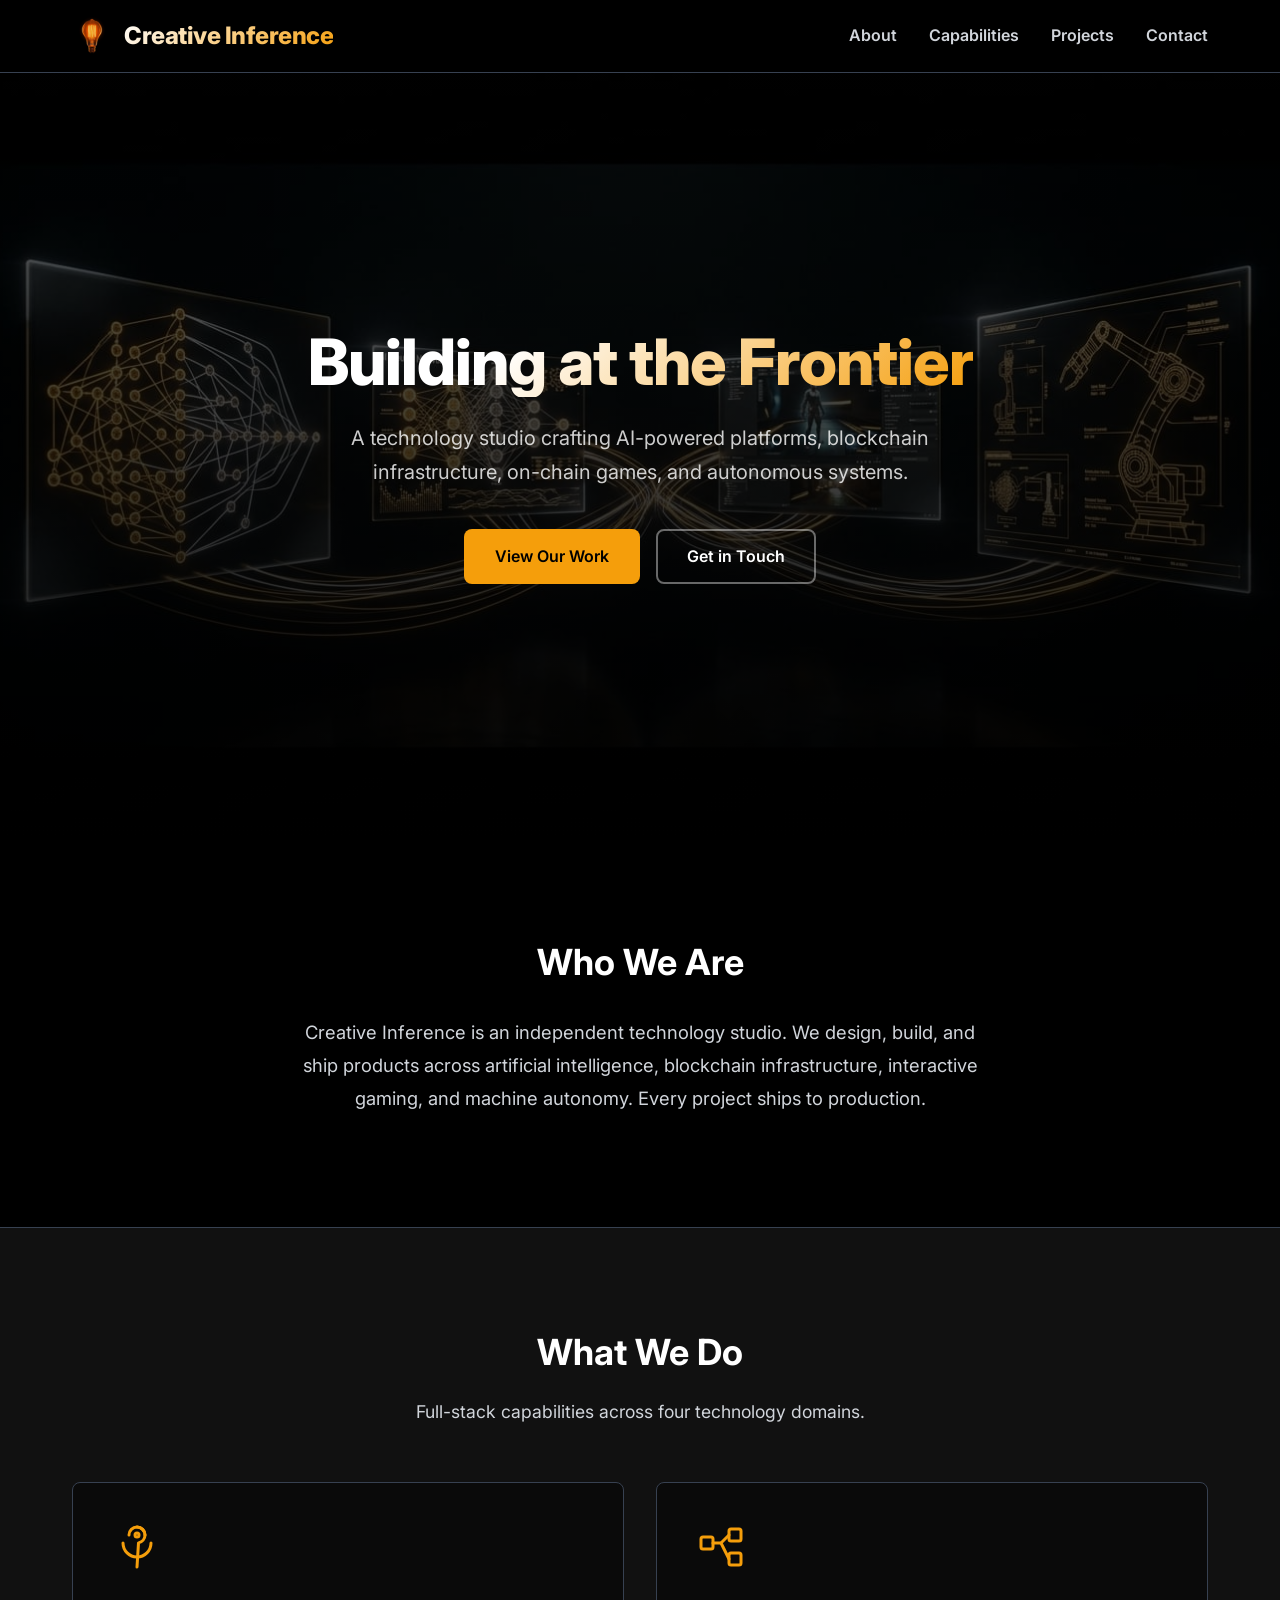
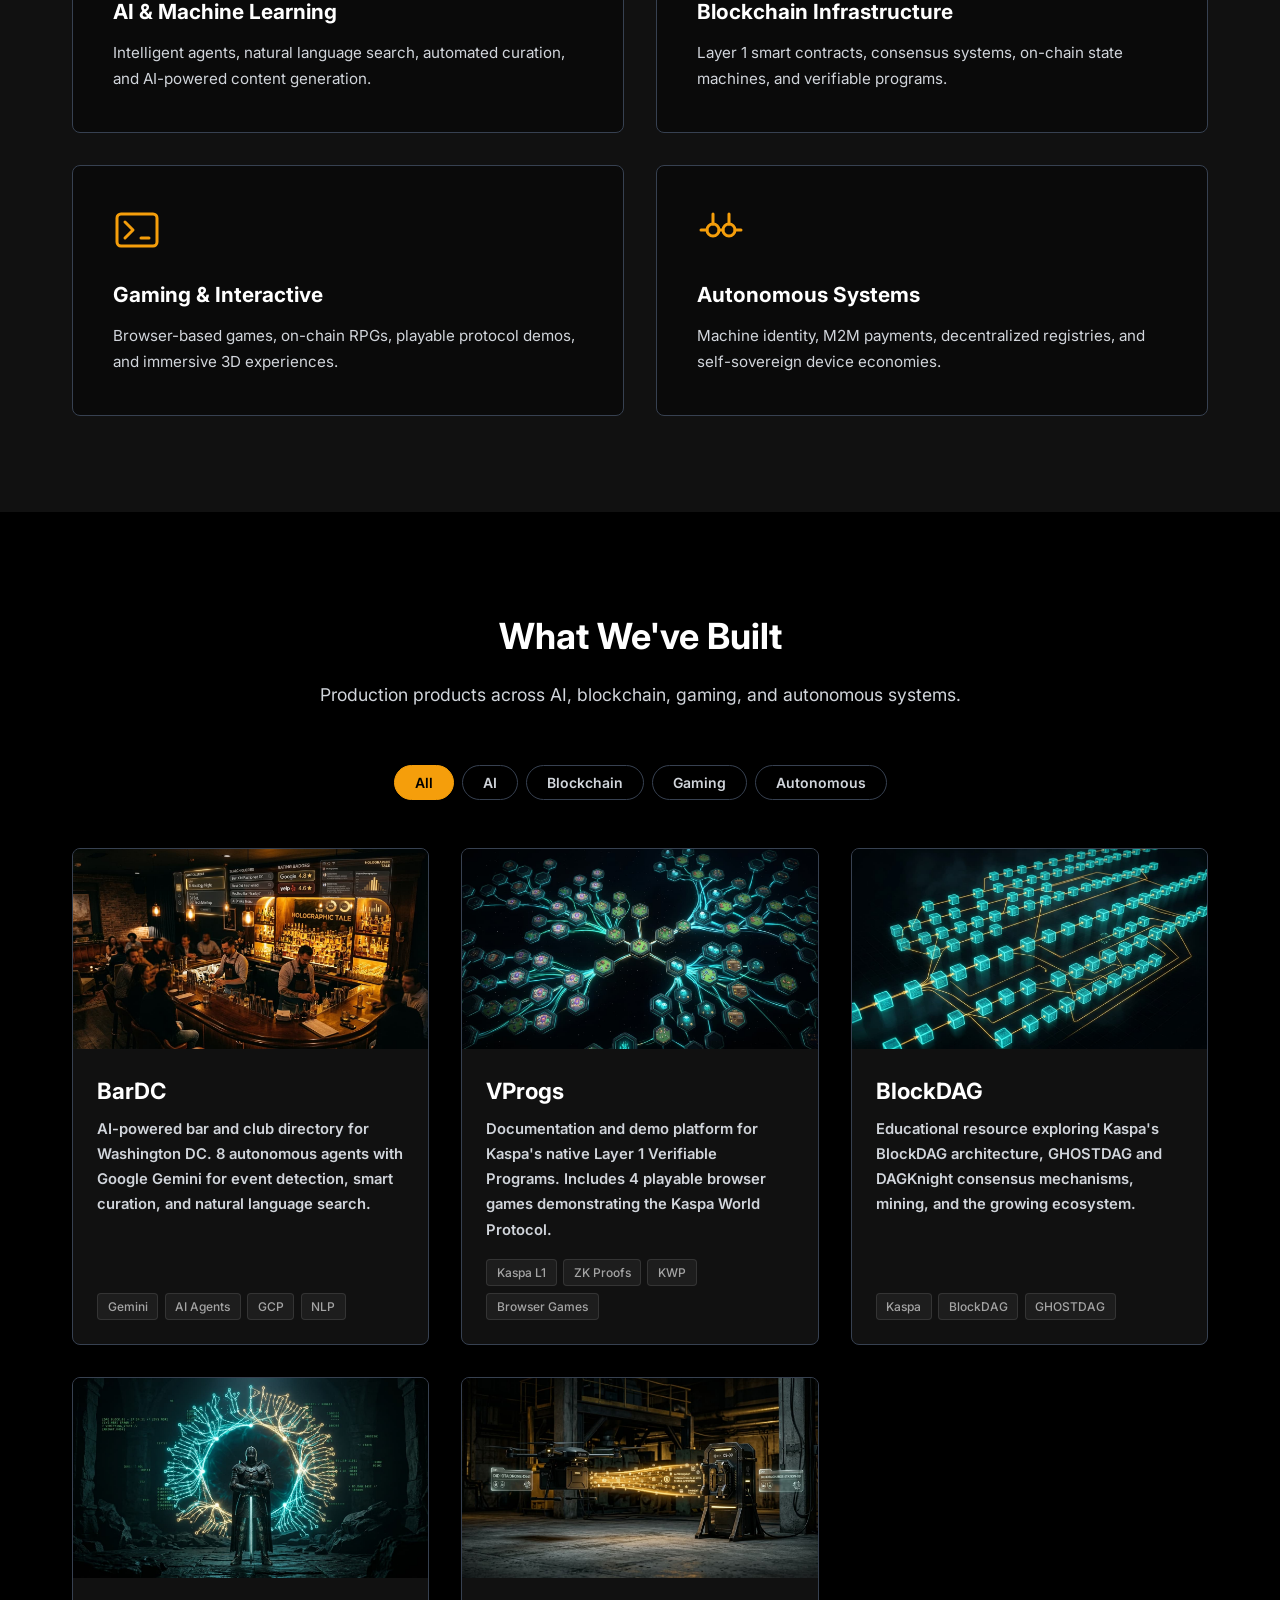
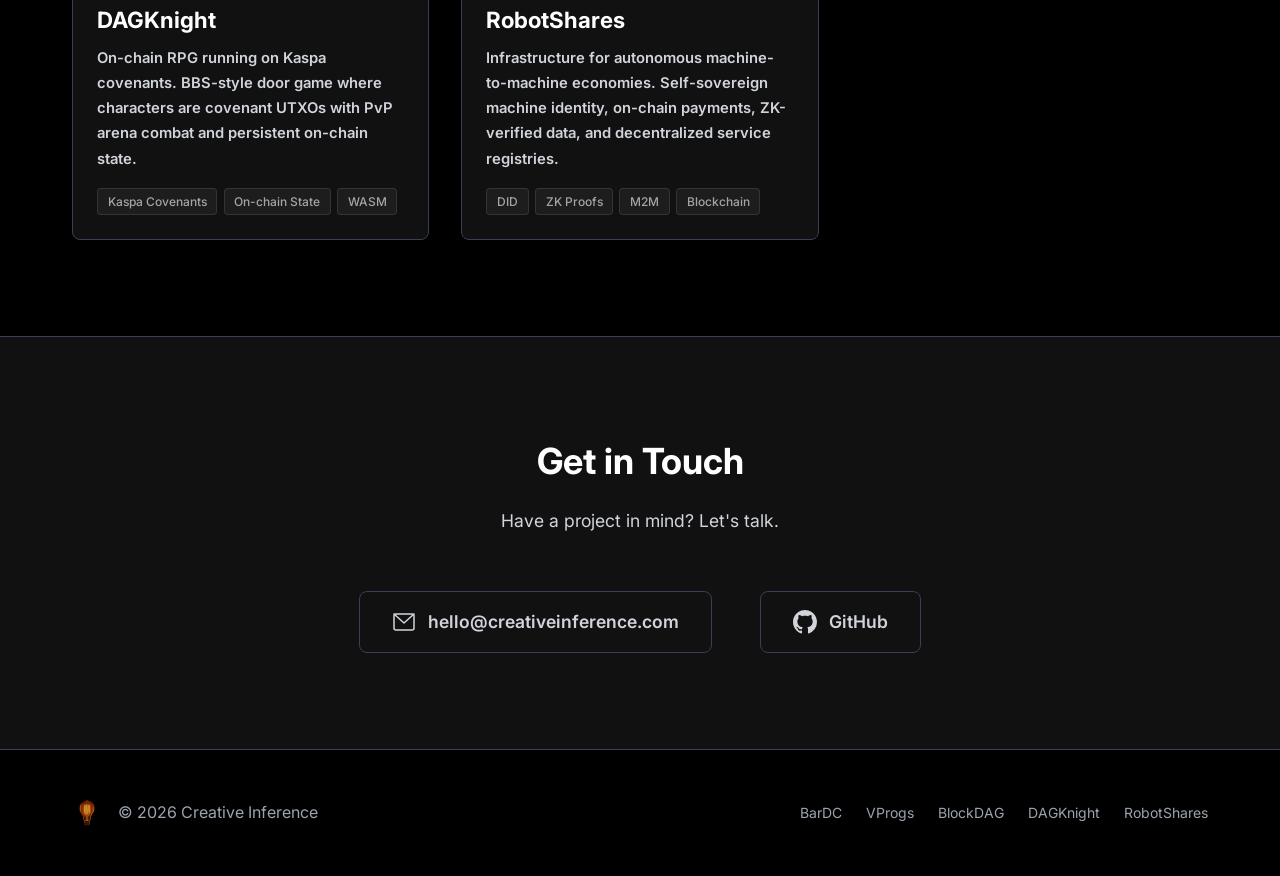
==== index.html @ 562f3afc "Update hero headline and remove project category tags Co-Authored-By: Claude Opus 4.6 (1M context) <" ====
<!DOCTYPE html>
<html lang="en">

<head>
    <meta charset="UTF-8">
    <meta name="viewport" content="width=device-width, initial-scale=1.0">
    <title>Creative Inference | Technology Studio</title>
    <meta name="description" content="Creative Inference is a technology studio building AI-powered platforms, blockchain infrastructure, on-chain games, and autonomous systems.">

    <!-- Open Graph -->
    <meta property="og:title" content="Creative Inference | Technology Studio">
    <meta property="og:description" content="We build at the frontier — AI, blockchain, gaming, and autonomous systems.">
    <meta property="og:image" content="https://creativeinference.com/img/og-image.jpg">
    <meta property="og:url" content="https://creativeinference.com">
    <meta property="og:type" content="website">
    <meta name="twitter:card" content="summary_large_image">

    <!-- Fonts -->
    <link rel="preconnect" href="https://fonts.googleapis.com">
    <link rel="preconnect" href="https://fonts.gstatic.com" crossorigin>
    <link href="https://fonts.googleapis.com/css2?family=Inter:wght@400;600;700;800&display=swap" rel="stylesheet">

    <link rel="stylesheet" href="styles.css">
    <link rel="icon" href="img/ci_logo.png" type="image/png">

    <!-- Google tag (gtag.js) -->
    <script async src="https://www.googletagmanager.com/gtag/js?id=G-Y47ZGC6D80"></script>
    <script>
        window.dataLayer = window.dataLayer || [];
        function gtag() { dataLayer.push(arguments); }
        gtag('js', new Date());
        gtag('config', 'G-Y47ZGC6D80');
    </script>
</head>

<body>
    <!-- Header -->
    <header class="main-header">
        <div class="container">
            <a href="#" class="logo-link">
                <img src="img/ci_logo.png" alt="Creative Inference Logo" class="nav-logo">
                <span class="nav-logo-text">Creative Inference</span>
            </a>
            <button class="nav-toggle" aria-label="Toggle navigation" aria-expanded="false">
                <span class="hamburger"></span>
            </button>
            <nav class="main-nav" id="main-nav">
                <ul>
                    <li><a href="#about">About</a></li>
                    <li><a href="#capabilities">Capabilities</a></li>
                    <li><a href="#projects">Projects</a></li>
                    <li><a href="#contact">Contact</a></li>
                </ul>
            </nav>
        </div>
    </header>

    <!-- Hero Section -->
    <section id="hero" class="hero-section">
        <div class="hero-bg">
            <img src="img/hero-bg.jpg" alt="" class="hero-bg-image">
        </div>
        <div class="hero-overlay"></div>
        <div class="container hero-content">
            <h1 class="hero-title animate-on-scroll">Building at the Frontier</h1>
            <p class="hero-subtitle animate-on-scroll">A technology studio crafting AI-powered platforms, blockchain infrastructure, on-chain games, and autonomous systems.</p>
            <div class="hero-buttons">
                <a href="#projects" class="btn btn-primary">View Our Work</a>
                <a href="#contact" class="btn btn-secondary">Get in Touch</a>
            </div>
        </div>
    </section>

    <!-- About Section -->
    <section id="about" class="about-section">
        <div class="container">
            <div class="about-content animate-on-scroll">
                <h2>Who We Are</h2>
                <p>Creative Inference is an independent technology studio. We design, build, and ship products across artificial intelligence, blockchain infrastructure, interactive gaming, and machine autonomy. Every project ships to production.</p>
            </div>
        </div>
    </section>

    <!-- Capabilities Section -->
    <section id="capabilities" class="capabilities-section">
        <div class="container">
            <div class="section-header">
                <h2>What We Do</h2>
                <p>Full-stack capabilities across four technology domains.</p>
            </div>
            <div class="capabilities-grid">
                <div class="capability-card animate-on-scroll">
                    <div class="capability-icon">
                        <svg viewBox="0 0 24 24" fill="none" stroke="currentColor" stroke-width="1.5" stroke-linecap="round" stroke-linejoin="round">
                            <path d="M12 2a4 4 0 0 1 4 4c0 1.95-1.4 3.58-3.25 3.93L12 22"/>
                            <path d="M8 6a4 4 0 0 1 8 0"/>
                            <path d="M5 10a7 7 0 0 0 14 0"/>
                            <circle cx="12" cy="6" r="1"/>
                        </svg>
                    </div>
                    <h3>AI & Machine Learning</h3>
                    <p>Intelligent agents, natural language search, automated curation, and AI-powered content generation.</p>
                </div>
                <div class="capability-card animate-on-scroll">
                    <div class="capability-icon">
                        <svg viewBox="0 0 24 24" fill="none" stroke="currentColor" stroke-width="1.5" stroke-linecap="round" stroke-linejoin="round">
                            <rect x="2" y="7" width="6" height="6" rx="1"/>
                            <rect x="16" y="3" width="6" height="6" rx="1"/>
                            <rect x="16" y="15" width="6" height="6" rx="1"/>
                            <path d="M8 10h4l4-4"/>
                            <path d="M12 10l4 8"/>
                        </svg>
                    </div>
                    <h3>Blockchain Infrastructure</h3>
                    <p>Layer 1 smart contracts, consensus systems, on-chain state machines, and verifiable programs.</p>
                </div>
                <div class="capability-card animate-on-scroll">
                    <div class="capability-icon">
                        <svg viewBox="0 0 24 24" fill="none" stroke="currentColor" stroke-width="1.5" stroke-linecap="round" stroke-linejoin="round">
                            <rect x="2" y="4" width="20" height="16" rx="2"/>
                            <path d="M6 8l4 4-4 4"/>
                            <path d="M14 16h4"/>
                        </svg>
                    </div>
                    <h3>Gaming & Interactive</h3>
                    <p>Browser-based games, on-chain RPGs, playable protocol demos, and immersive 3D experiences.</p>
                </div>
                <div class="capability-card animate-on-scroll">
                    <div class="capability-icon">
                        <svg viewBox="0 0 24 24" fill="none" stroke="currentColor" stroke-width="1.5" stroke-linecap="round" stroke-linejoin="round">
                            <circle cx="8" cy="12" r="3"/>
                            <circle cx="16" cy="12" r="3"/>
                            <path d="M11 12h2"/>
                            <path d="M5 12H2"/>
                            <path d="M22 12h-3"/>
                            <path d="M8 9V4"/>
                            <path d="M16 9V4"/>
                        </svg>
                    </div>
                    <h3>Autonomous Systems</h3>
                    <p>Machine identity, M2M payments, decentralized registries, and self-sovereign device economies.</p>
                </div>
            </div>
        </div>
    </section>

    <!-- Projects Section -->
    <section id="projects" class="projects-section">
        <div class="container">
            <div class="section-header">
                <h2>What We've Built</h2>
                <p>Production products across AI, blockchain, gaming, and autonomous systems.</p>
            </div>

            <!-- Filter Bar -->
            <div class="filter-bar">
                <button class="filter-btn active" data-filter="all">All</button>
                <button class="filter-btn" data-filter="ai">AI</button>
                <button class="filter-btn" data-filter="blockchain">Blockchain</button>
                <button class="filter-btn" data-filter="gaming">Gaming</button>
                <button class="filter-btn" data-filter="autonomous">Autonomous</button>
            </div>

            <!-- Project Grid -->
            <div class="projects-grid">

                <!-- BarDC -->
                <article class="project-card animate-on-scroll" data-category="ai">
                    <a href="https://bardc.com" target="_blank" rel="noopener" class="project-link">
                        <div class="project-image-wrapper">
                            <img src="img/bardc-thumb.jpg" alt="BarDC - AI-powered bar directory" class="project-image" loading="lazy">
                            <div class="project-overlay">
                                <span class="project-visit">Visit Site &rarr;</span>
                            </div>
                        </div>
                        <div class="project-content">
                            <h3 class="project-title">BarDC</h3>
                            <p class="project-description">AI-powered bar and club directory for Washington DC. 8 autonomous agents with Google Gemini for event detection, smart curation, and natural language search.</p>
                            <div class="project-tech">
                                <span>Gemini</span>
                                <span>AI Agents</span>
                                <span>GCP</span>
                                <span>NLP</span>
                            </div>
                        </div>
                    </a>
                </article>

                <!-- VProgs -->
                <article class="project-card animate-on-scroll" data-category="blockchain">
                    <a href="https://vprogs.xyz" target="_blank" rel="noopener" class="project-link">
                        <div class="project-image-wrapper">
                            <img src="img/vprogs-thumb.jpg" alt="VProgs - Kaspa Verifiable Programs" class="project-image" loading="lazy">
                            <div class="project-overlay">
                                <span class="project-visit">Visit Site &rarr;</span>
                            </div>
                        </div>
                        <div class="project-content">
                            <h3 class="project-title">VProgs</h3>
                            <p class="project-description">Documentation and demo platform for Kaspa's native Layer 1 Verifiable Programs. Includes 4 playable browser games demonstrating the Kaspa World Protocol.</p>
                            <div class="project-tech">
                                <span>Kaspa L1</span>
                                <span>ZK Proofs</span>
                                <span>KWP</span>
                                <span>Browser Games</span>
                            </div>
                        </div>
                    </a>
                </article>

                <!-- BlockDAG -->
                <article class="project-card animate-on-scroll" data-category="blockchain">
                    <a href="https://blockdag.xyz" target="_blank" rel="noopener" class="project-link">
                        <div class="project-image-wrapper">
                            <img src="img/blockdag-thumb.jpg" alt="BlockDAG - Kaspa BlockDAG Education" class="project-image" loading="lazy">
                            <div class="project-overlay">
                                <span class="project-visit">Visit Site &rarr;</span>
                            </div>
                        </div>
                        <div class="project-content">
                            <h3 class="project-title">BlockDAG</h3>
                            <p class="project-description">Educational resource exploring Kaspa's BlockDAG architecture, GHOSTDAG and DAGKnight consensus mechanisms, mining, and the growing ecosystem.</p>
                            <div class="project-tech">
                                <span>Kaspa</span>
                                <span>BlockDAG</span>
                                <span>GHOSTDAG</span>
                            </div>
                        </div>
                    </a>
                </article>

                <!-- DAGKnight -->
                <article class="project-card animate-on-scroll" data-category="gaming">
                    <a href="https://dagknight.xyz" target="_blank" rel="noopener" class="project-link">
                        <div class="project-image-wrapper">
                            <img src="img/dagknight-thumb.jpg" alt="DAGKnight - On-chain RPG" class="project-image" loading="lazy">
                            <div class="project-overlay">
                                <span class="project-visit">Visit Site &rarr;</span>
                            </div>
                        </div>
                        <div class="project-content">
                            <h3 class="project-title">DAGKnight</h3>
                            <p class="project-description">On-chain RPG running on Kaspa covenants. BBS-style door game where characters are covenant UTXOs with PvP arena combat and persistent on-chain state.</p>
                            <div class="project-tech">
                                <span>Kaspa Covenants</span>
                                <span>On-chain State</span>
                                <span>WASM</span>
                            </div>
                        </div>
                    </a>
                </article>

                <!-- RobotShares -->
                <article class="project-card animate-on-scroll" data-category="autonomous">
                    <a href="https://robotshares.xyz" target="_blank" rel="noopener" class="project-link">
                        <div class="project-image-wrapper">
                            <img src="img/robotshares-thumb.jpg" alt="RobotShares - Autonomous M2M Economy" class="project-image" loading="lazy">
                            <div class="project-overlay">
                                <span class="project-visit">Visit Site &rarr;</span>
                            </div>
                        </div>
                        <div class="project-content">
                            <h3 class="project-title">RobotShares</h3>
                            <p class="project-description">Infrastructure for autonomous machine-to-machine economies. Self-sovereign machine identity, on-chain payments, ZK-verified data, and decentralized service registries.</p>
                            <div class="project-tech">
                                <span>DID</span>
                                <span>ZK Proofs</span>
                                <span>M2M</span>
                                <span>Blockchain</span>
                            </div>
                        </div>
                    </a>
                </article>

            </div>
        </div>
    </section>

    <!-- Contact Section -->
    <section id="contact" class="contact-section">
        <div class="container">
            <div class="section-header">
                <h2>Get in Touch</h2>
                <p>Have a project in mind? Let's talk.</p>
            </div>
            <div class="contact-block">
                <a href="mailto:hello@creativeinference.com" class="contact-link">
                    <svg viewBox="0 0 24 24" fill="none" stroke="currentColor" stroke-width="1.5" stroke-linecap="round" stroke-linejoin="round">
                        <rect x="2" y="4" width="20" height="16" rx="2"/>
                        <path d="M22 4L12 13 2 4"/>
                    </svg>
                    <span>hello@creativeinference.com</span>
                </a>
                <a href="https://github.com/creative-inference" target="_blank" rel="noopener" class="contact-link">
                    <svg viewBox="0 0 24 24" fill="currentColor">
                        <path d="M12 0C5.37 0 0 5.37 0 12c0 5.31 3.435 9.795 8.205 11.385.6.105.825-.255.825-.57 0-.285-.015-1.23-.015-2.235-3.015.555-3.795-.735-4.035-1.41-.135-.345-.72-1.41-1.23-1.695-.42-.225-1.02-.78-.015-.795.945-.015 1.62.87 1.845 1.23 1.08 1.815 2.805 1.305 3.495.99.105-.78.42-1.305.765-1.605-2.67-.3-5.46-1.335-5.46-5.925 0-1.305.465-2.385 1.23-3.225-.12-.3-.54-1.53.12-3.18 0 0 1.005-.315 3.3 1.23.96-.27 1.98-.405 3-.405s2.04.135 3 .405c2.295-1.56 3.3-1.23 3.3-1.23.66 1.65.24 2.88.12 3.18.765.84 1.23 1.905 1.23 3.225 0 4.605-2.805 5.625-5.475 5.925.435.375.81 1.095.81 2.22 0 1.605-.015 2.895-.015 3.3 0 .315.225.69.825.57A12.02 12.02 0 0024 12c0-6.63-5.37-12-12-12z"/>
                    </svg>
                    <span>GitHub</span>
                </a>
            </div>
        </div>
    </section>

    <!-- Footer -->
    <footer class="main-footer">
        <div class="container footer-content">
            <div class="footer-info">
                <img src="img/ci_logo.png" alt="Creative Inference Logo" class="footer-logo">
                <p>&copy; <span class="year">2026</span> Creative Inference</p>
            </div>
            <div class="footer-links">
                <a href="https://bardc.com" target="_blank" rel="noopener">BarDC</a>
                <a href="https://vprogs.xyz" target="_blank" rel="noopener">VProgs</a>
                <a href="https://blockdag.xyz" target="_blank" rel="noopener">BlockDAG</a>
                <a href="https://dagknight.xyz" target="_blank" rel="noopener">DAGKnight</a>
                <a href="https://robotshares.xyz" target="_blank" rel="noopener">RobotShares</a>
            </div>
        </div>
    </footer>

    <script src="script.js" defer></script>
</body>

</html>
---- styles.css ----
/* ----------------------------------- */
/*          Variables & Reset          */
/* ----------------------------------- */
:root {
    --primary-color: #F59E0B;
    --primary-hover-color: #D97706;
    --secondary-color: #1F2937;
    --text-color: #D1D5DB;
    --heading-color: #FFFFFF;
    --light-bg: #000000;
    --secondary-bg: #111111;
    --border-color: #374151;
    --font-primary: 'Inter', sans-serif;
    --transition-speed: 0.3s;
    --border-radius: 8px;

    /* Extended palette */
    --primary-glow: rgba(245, 158, 11, 0.15);
    --card-bg: #0A0A0A;
    --tag-bg: rgba(245, 158, 11, 0.1);
    --tag-border: rgba(245, 158, 11, 0.3);
    --section-alt-bg: #080808;

    /* Category colors */
    --cat-ai: #8B5CF6;
    --cat-blockchain: #06B6D4;
    --cat-gaming: #10B981;
    --cat-autonomous: #F59E0B;
}

* {
    margin: 0;
    padding: 0;
    box-sizing: border-box;
}

html {
    scroll-behavior: smooth;
}

body {
    font-family: var(--font-primary);
    line-height: 1.6;
    color: var(--text-color);
    background-color: var(--light-bg);
}

.container {
    max-width: 1200px;
    margin: 0 auto;
    padding: 0 2rem;
}

h1, h2, h3, h4, h5, h6 {
    color: var(--heading-color);
    margin-bottom: 1rem;
    font-weight: 700;
}

h1 { font-size: 3.5rem; line-height: 1.1; }
h2 { font-size: 2.25rem; }
h3 { font-size: 1.5rem; }

p {
    margin-bottom: 1rem;
    max-width: 65ch;
}

a {
    color: var(--primary-color);
    text-decoration: none;
    transition: color var(--transition-speed);
    font-weight: 600;
}

a:hover {
    color: var(--primary-hover-color);
}

img {
    max-width: 100%;
    height: auto;
}

/* ----------------------------------- */
/*          Buttons                    */
/* ----------------------------------- */
.btn {
    display: inline-block;
    padding: 0.8rem 1.8rem;
    border-radius: var(--border-radius);
    font-weight: 600;
    text-align: center;
    transition: all var(--transition-speed);
    cursor: pointer;
    border: 2px solid transparent;
    font-size: 1rem;
}

.btn-primary {
    background-color: var(--primary-color);
    color: #000;
}

.btn-primary:hover {
    background-color: var(--primary-hover-color);
    transform: translateY(-2px);
    color: #000;
    box-shadow: 0 8px 25px rgba(245, 158, 11, 0.3);
}

.btn-secondary {
    background-color: transparent;
    color: #fff;
    border-color: rgba(255, 255, 255, 0.4);
}

.btn-secondary:hover {
    background-color: rgba(255, 255, 255, 0.1);
    transform: translateY(-2px);
    color: #fff;
    border-color: rgba(255, 255, 255, 0.7);
}

/* ----------------------------------- */
/*          Header & Navigation        */
/* ----------------------------------- */
.main-header {
    background-color: rgba(0, 0, 0, 0.9);
    backdrop-filter: blur(10px);
    -webkit-backdrop-filter: blur(10px);
    padding: 1rem 0;
    border-bottom: 1px solid var(--border-color);
    position: sticky;
    top: 0;
    z-index: 1000;
}

.main-header .container {
    display: flex;
    justify-content: space-between;
    align-items: center;
}

.logo-link {
    display: flex;
    align-items: center;
    gap: 0.75rem;
    color: var(--heading-color);
}

.nav-logo {
    height: 40px;
    width: auto;
}

.nav-logo-text {
    font-size: 1.5rem;
    font-weight: 800;
    background: linear-gradient(135deg, #FFFFFF 0%, var(--primary-color) 100%);
    -webkit-background-clip: text;
    background-clip: text;
    color: transparent;
    letter-spacing: -0.5px;
}

.logo-link:hover .nav-logo-text {
    text-shadow: 0 2px 20px rgba(245, 158, 11, 0.4);
    transform: scale(1.02);
}

/* Hamburger */
.nav-toggle {
    display: none;
    background: none;
    border: none;
    cursor: pointer;
    padding: 0.5rem;
    z-index: 1001;
}

.hamburger {
    display: block;
    width: 24px;
    height: 2px;
    background-color: var(--heading-color);
    position: relative;
    transition: background-color var(--transition-speed);
}

.hamburger::before,
.hamburger::after {
    content: '';
    display: block;
    width: 24px;
    height: 2px;
    background-color: var(--heading-color);
    position: absolute;
    left: 0;
    transition: transform var(--transition-speed);
}

.hamburger::before { top: -7px; }
.hamburger::after { top: 7px; }

.nav-toggle.is-open .hamburger {
    background-color: transparent;
}

.nav-toggle.is-open .hamburger::before {
    transform: rotate(45deg);
    top: 0;
}

.nav-toggle.is-open .hamburger::after {
    transform: rotate(-45deg);
    top: 0;
}

.main-nav ul {
    list-style: none;
    display: flex;
    gap: 2rem;
    margin: 0;
}

.main-nav a {
    color: var(--text-color);
    font-weight: 600;
    padding-bottom: 5px;
    border-bottom: 2px solid transparent;
    transition: color var(--transition-speed), border-color var(--transition-speed);
}

.main-nav a:hover,
.main-nav a.active {
    color: var(--primary-color);
    border-bottom-color: var(--primary-color);
}

/* ----------------------------------- */
/*          Hero Section               */
/* ----------------------------------- */
.hero-section {
    position: relative;
    min-height: 85vh;
    display: flex;
    align-items: center;
    justify-content: center;
    overflow: hidden;
}

.hero-bg {
    position: absolute;
    inset: 0;
    z-index: 0;
}

.hero-bg-image {
    width: 100%;
    height: 100%;
    object-fit: cover;
    display: block;
}

.hero-overlay {
    position: absolute;
    inset: 0;
    background: linear-gradient(
        to bottom,
        rgba(0, 0, 0, 0.6) 0%,
        rgba(0, 0, 0, 0.75) 50%,
        rgba(0, 0, 0, 0.95) 100%
    );
    z-index: 1;
}

.hero-content {
    position: relative;
    z-index: 2;
    text-align: center;
    padding: 6rem 2rem;
}

.hero-title {
    font-size: 4rem;
    font-weight: 800;
    margin-bottom: 1.5rem;
    letter-spacing: -1px;
    background: linear-gradient(135deg, #FFFFFF 30%, var(--primary-color) 100%);
    -webkit-background-clip: text;
    background-clip: text;
    color: transparent;
}

.hero-subtitle {
    font-size: 1.25rem;
    color: rgba(255, 255, 255, 0.8);
    max-width: 650px;
    margin: 0 auto 2.5rem;
    line-height: 1.7;
}

.hero-buttons {
    display: flex;
    justify-content: center;
    gap: 1rem;
}

/* ----------------------------------- */
/*          About Section              */
/* ----------------------------------- */
.about-section {
    padding: 6rem 0;
    background-color: var(--light-bg);
    border-bottom: 1px solid var(--border-color);
}

.about-content {
    max-width: 700px;
    margin: 0 auto;
    text-align: center;
}

.about-content h2 {
    margin-bottom: 1.5rem;
}

.about-content p {
    font-size: 1.15rem;
    line-height: 1.8;
    color: var(--text-color);
    max-width: none;
}

/* ----------------------------------- */
/*          Section Headers            */
/* ----------------------------------- */
.section-header {
    text-align: center;
    margin-bottom: 3.5rem;
}

.section-header h2 {
    margin-bottom: 1rem;
}

.section-header p {
    margin: 0 auto;
    color: var(--text-color);
    font-size: 1.1rem;
}

/* ----------------------------------- */
/*          Capabilities Section       */
/* ----------------------------------- */
.capabilities-section {
    padding: 6rem 0;
    background-color: var(--secondary-bg);
}

.capabilities-grid {
    display: grid;
    grid-template-columns: repeat(2, 1fr);
    gap: 2rem;
}

.capability-card {
    background-color: var(--card-bg);
    padding: 2.5rem;
    border-radius: var(--border-radius);
    transition: transform var(--transition-speed), box-shadow var(--transition-speed), border-color var(--transition-speed);
    border: 1px solid var(--border-color);
}

.capability-card:hover {
    transform: translateY(-4px);
    box-shadow: 0 12px 30px rgba(0, 0, 0, 0.3);
    border-color: var(--primary-color);
}

.capability-icon {
    width: 48px;
    height: 48px;
    margin-bottom: 1.5rem;
    color: var(--primary-color);
}

.capability-icon svg {
    width: 100%;
    height: 100%;
}

.capability-card h3 {
    margin-bottom: 0.75rem;
    font-size: 1.3rem;
}

.capability-card p {
    color: var(--text-color);
    margin-bottom: 0;
    font-size: 0.95rem;
    line-height: 1.7;
}

/* ----------------------------------- */
/*          Projects Section           */
/* ----------------------------------- */
.projects-section {
    padding: 6rem 0;
    background-color: var(--light-bg);
}

/* Filter Bar */
.filter-bar {
    display: flex;
    justify-content: center;
    gap: 0.5rem;
    margin-bottom: 3rem;
    flex-wrap: wrap;
}

.filter-btn {
    background: transparent;
    color: var(--text-color);
    border: 1px solid var(--border-color);
    padding: 0.5rem 1.25rem;
    border-radius: 100px;
    font-family: var(--font-primary);
    font-size: 0.875rem;
    font-weight: 600;
    cursor: pointer;
    transition: all var(--transition-speed);
}

.filter-btn:hover {
    border-color: var(--primary-color);
    color: var(--primary-color);
}

.filter-btn.active {
    background-color: var(--primary-color);
    color: #000;
    border-color: var(--primary-color);
}

/* Project Grid */
.projects-grid {
    display: grid;
    grid-template-columns: repeat(auto-fit, minmax(340px, 1fr));
    gap: 2rem;
}

/* Project Cards */
.project-card {
    background: var(--secondary-bg);
    border-radius: var(--border-radius);
    overflow: hidden;
    border: 1px solid var(--border-color);
    transition: transform var(--transition-speed), box-shadow var(--transition-speed), border-color var(--transition-speed);
}

.project-card:hover {
    transform: translateY(-5px);
    box-shadow: 0 20px 40px rgba(0, 0, 0, 0.3);
    border-color: var(--primary-color);
}

.project-card.hidden {
    display: none;
}

.project-link {
    display: flex;
    flex-direction: column;
    height: 100%;
    color: inherit;
}

.project-link:hover {
    color: inherit;
}

/* Project Image */
.project-image-wrapper {
    position: relative;
    overflow: hidden;
    aspect-ratio: 16 / 9;
    background-color: var(--card-bg);
}

.project-image {
    width: 100%;
    height: 100%;
    object-fit: cover;
    display: block;
    transition: transform 0.5s ease;
}

.project-card:hover .project-image {
    transform: scale(1.05);
}

.project-overlay {
    position: absolute;
    inset: 0;
    background: rgba(0, 0, 0, 0.6);
    display: flex;
    align-items: center;
    justify-content: center;
    opacity: 0;
    transition: opacity var(--transition-speed);
}

.project-card:hover .project-overlay {
    opacity: 1;
}

.project-visit {
    color: #fff;
    font-weight: 700;
    font-size: 1.1rem;
    padding: 0.6rem 1.5rem;
    border: 2px solid #fff;
    border-radius: var(--border-radius);
    transition: all var(--transition-speed);
}

.project-card:hover .project-visit {
    background: rgba(255, 255, 255, 0.1);
}

/* Project Content */
.project-content {
    padding: 1.5rem;
    display: flex;
    flex-direction: column;
    flex-grow: 1;
}

.project-tags {
    margin-bottom: 0.75rem;
}

.project-tag {
    display: inline-block;
    padding: 0.2rem 0.75rem;
    border-radius: 100px;
    font-size: 0.75rem;
    font-weight: 700;
    letter-spacing: 0.5px;
    text-transform: uppercase;
}

.tag-ai {
    background: rgba(139, 92, 246, 0.15);
    color: var(--cat-ai);
    border: 1px solid rgba(139, 92, 246, 0.3);
}

.tag-blockchain {
    background: rgba(6, 182, 212, 0.15);
    color: var(--cat-blockchain);
    border: 1px solid rgba(6, 182, 212, 0.3);
}

.tag-gaming {
    background: rgba(16, 185, 129, 0.15);
    color: var(--cat-gaming);
    border: 1px solid rgba(16, 185, 129, 0.3);
}

.tag-autonomous {
    background: rgba(245, 158, 11, 0.15);
    color: var(--cat-autonomous);
    border: 1px solid rgba(245, 158, 11, 0.3);
}

.project-title {
    font-size: 1.4rem;
    margin-bottom: 0.5rem;
}

.project-description {
    font-size: 0.925rem;
    color: var(--text-color);
    line-height: 1.7;
    margin-bottom: 1rem;
    flex-grow: 1;
}

/* Tech Stack Pills */
.project-tech {
    display: flex;
    flex-wrap: wrap;
    gap: 0.4rem;
    margin-top: auto;
}

.project-tech span {
    display: inline-block;
    padding: 0.2rem 0.6rem;
    background: rgba(255, 255, 255, 0.05);
    border: 1px solid rgba(255, 255, 255, 0.1);
    border-radius: 4px;
    font-size: 0.75rem;
    color: rgba(255, 255, 255, 0.6);
    font-weight: 500;
}

/* ----------------------------------- */
/*          Contact Section            */
/* ----------------------------------- */
.contact-section {
    padding: 6rem 0;
    background-color: var(--secondary-bg);
    border-top: 1px solid var(--border-color);
}

.contact-block {
    display: flex;
    justify-content: center;
    gap: 3rem;
    flex-wrap: wrap;
}

.contact-link {
    display: flex;
    align-items: center;
    gap: 0.75rem;
    color: var(--text-color);
    font-size: 1.1rem;
    padding: 1rem 2rem;
    border: 1px solid var(--border-color);
    border-radius: var(--border-radius);
    transition: all var(--transition-speed);
}

.contact-link:hover {
    border-color: var(--primary-color);
    color: var(--primary-color);
    background: var(--primary-glow);
}

.contact-link svg {
    width: 24px;
    height: 24px;
    flex-shrink: 0;
}

/* ----------------------------------- */
/*          Footer                     */
/* ----------------------------------- */
.main-footer {
    background-color: #000;
    color: #9CA3AF;
    padding: 3rem 0;
    border-top: 1px solid var(--border-color);
}

.footer-content {
    display: flex;
    justify-content: space-between;
    align-items: center;
}

.footer-info {
    display: flex;
    align-items: center;
    gap: 1rem;
}

.footer-logo {
    height: 30px;
    width: auto;
    opacity: 0.8;
    transition: opacity var(--transition-speed);
}

.footer-logo:hover {
    opacity: 1;
}

.footer-info p {
    color: #9CA3AF;
    margin-bottom: 0;
}

.footer-links {
    display: flex;
    gap: 1.5rem;
    flex-wrap: wrap;
}

.footer-links a {
    color: #9CA3AF;
    font-weight: 400;
    font-size: 0.875rem;
    transition: color var(--transition-speed);
}

.footer-links a:hover {
    color: var(--primary-color);
}

/* ----------------------------------- */
/*          Scroll Animations          */
/* ----------------------------------- */
.animate-on-scroll {
    opacity: 0;
    transform: translateY(20px);
    transition: opacity 0.6s ease-out, transform 0.6s ease-out;
}

.animate-on-scroll.visible {
    opacity: 1;
    transform: translateY(0);
}

/* ----------------------------------- */
/*          Responsive: 1024px         */
/* ----------------------------------- */
@media (max-width: 1024px) {
    .projects-grid {
        grid-template-columns: repeat(2, 1fr);
    }
}

/* ----------------------------------- */
/*          Responsive: 768px          */
/* ----------------------------------- */
@media (max-width: 768px) {
    h1 { font-size: 2.5rem; }
    h2 { font-size: 1.75rem; }

    .hero-section {
        min-height: 70vh;
    }

    .hero-title {
        font-size: 2.75rem;
    }

    .hero-subtitle {
        font-size: 1.1rem;
    }

    .hero-buttons {
        flex-direction: column;
        align-items: center;
        gap: 0.75rem;
    }

    .hero-buttons .btn {
        width: 100%;
        max-width: 280px;
    }

    /* Mobile Nav */
    .nav-toggle {
        display: block;
    }

    .main-nav {
        display: none;
        position: absolute;
        top: 100%;
        left: 0;
        right: 0;
        background: rgba(0, 0, 0, 0.95);
        backdrop-filter: blur(10px);
        -webkit-backdrop-filter: blur(10px);
        border-bottom: 1px solid var(--border-color);
        padding: 1rem 0;
    }

    .main-nav.is-open {
        display: block;
    }

    .main-nav ul {
        flex-direction: column;
        text-align: center;
        gap: 0;
    }

    .main-nav li {
        border-bottom: 1px solid rgba(55, 65, 81, 0.5);
    }

    .main-nav li:last-child {
        border-bottom: none;
    }

    .main-nav a {
        display: block;
        padding: 1rem 2rem;
        border-bottom: none;
    }

    /* Capabilities */
    .capabilities-grid {
        grid-template-columns: 1fr;
    }

    /* Projects */
    .projects-grid {
        grid-template-columns: 1fr;
    }

    .filter-bar {
        overflow-x: auto;
        flex-wrap: nowrap;
        justify-content: flex-start;
        padding-bottom: 0.5rem;
        -webkit-overflow-scrolling: touch;
    }

    .filter-btn {
        white-space: nowrap;
        flex-shrink: 0;
    }

    /* Contact */
    .contact-block {
        flex-direction: column;
        align-items: center;
        gap: 1rem;
    }

    .contact-link {
        width: 100%;
        max-width: 350px;
        justify-content: center;
    }

    /* Footer */
    .footer-content {
        flex-direction: column;
        gap: 1.5rem;
        text-align: center;
    }

    .footer-links {
        justify-content: center;
    }

    /* Sections */
    .about-section,
    .capabilities-section,
    .projects-section,
    .contact-section {
        padding: 4rem 0;
    }
}

/* ----------------------------------- */
/*          Responsive: 480px          */
/* ----------------------------------- */
@media (max-width: 480px) {
    .container {
        padding: 0 1rem;
    }

    h1 { font-size: 2rem; }
    h2 { font-size: 1.5rem; }

    .hero-title {
        font-size: 2.2rem;
    }

    .hero-subtitle {
        font-size: 1rem;
    }

    .hero-content {
        padding: 4rem 1rem;
    }

    .capability-card {
        padding: 1.75rem;
    }

    .projects-grid {
        grid-template-columns: 1fr;
    }

    .project-content {
        padding: 1.25rem;
    }

    .section-header {
        margin-bottom: 2.5rem;
    }

    .about-section,
    .capabilities-section,
    .projects-section,
    .contact-section {
        padding: 3rem 0;
    }
}
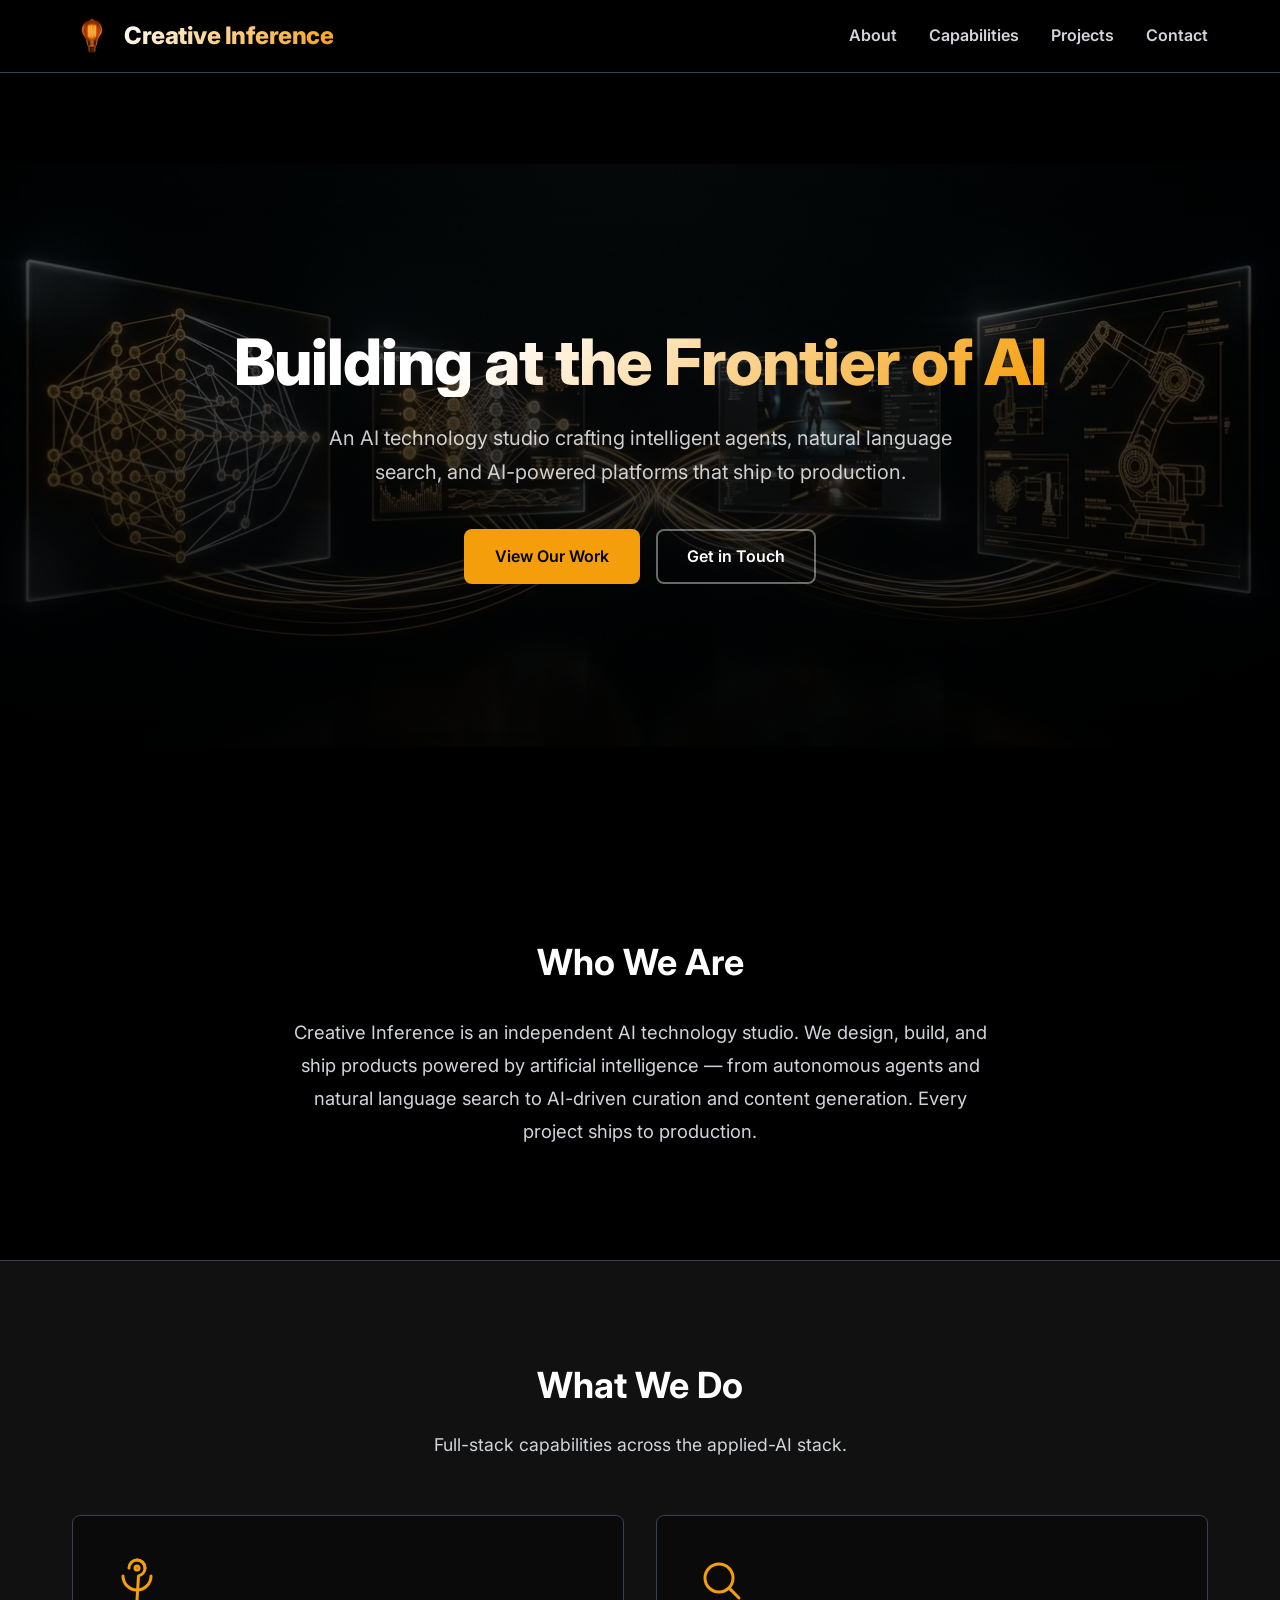
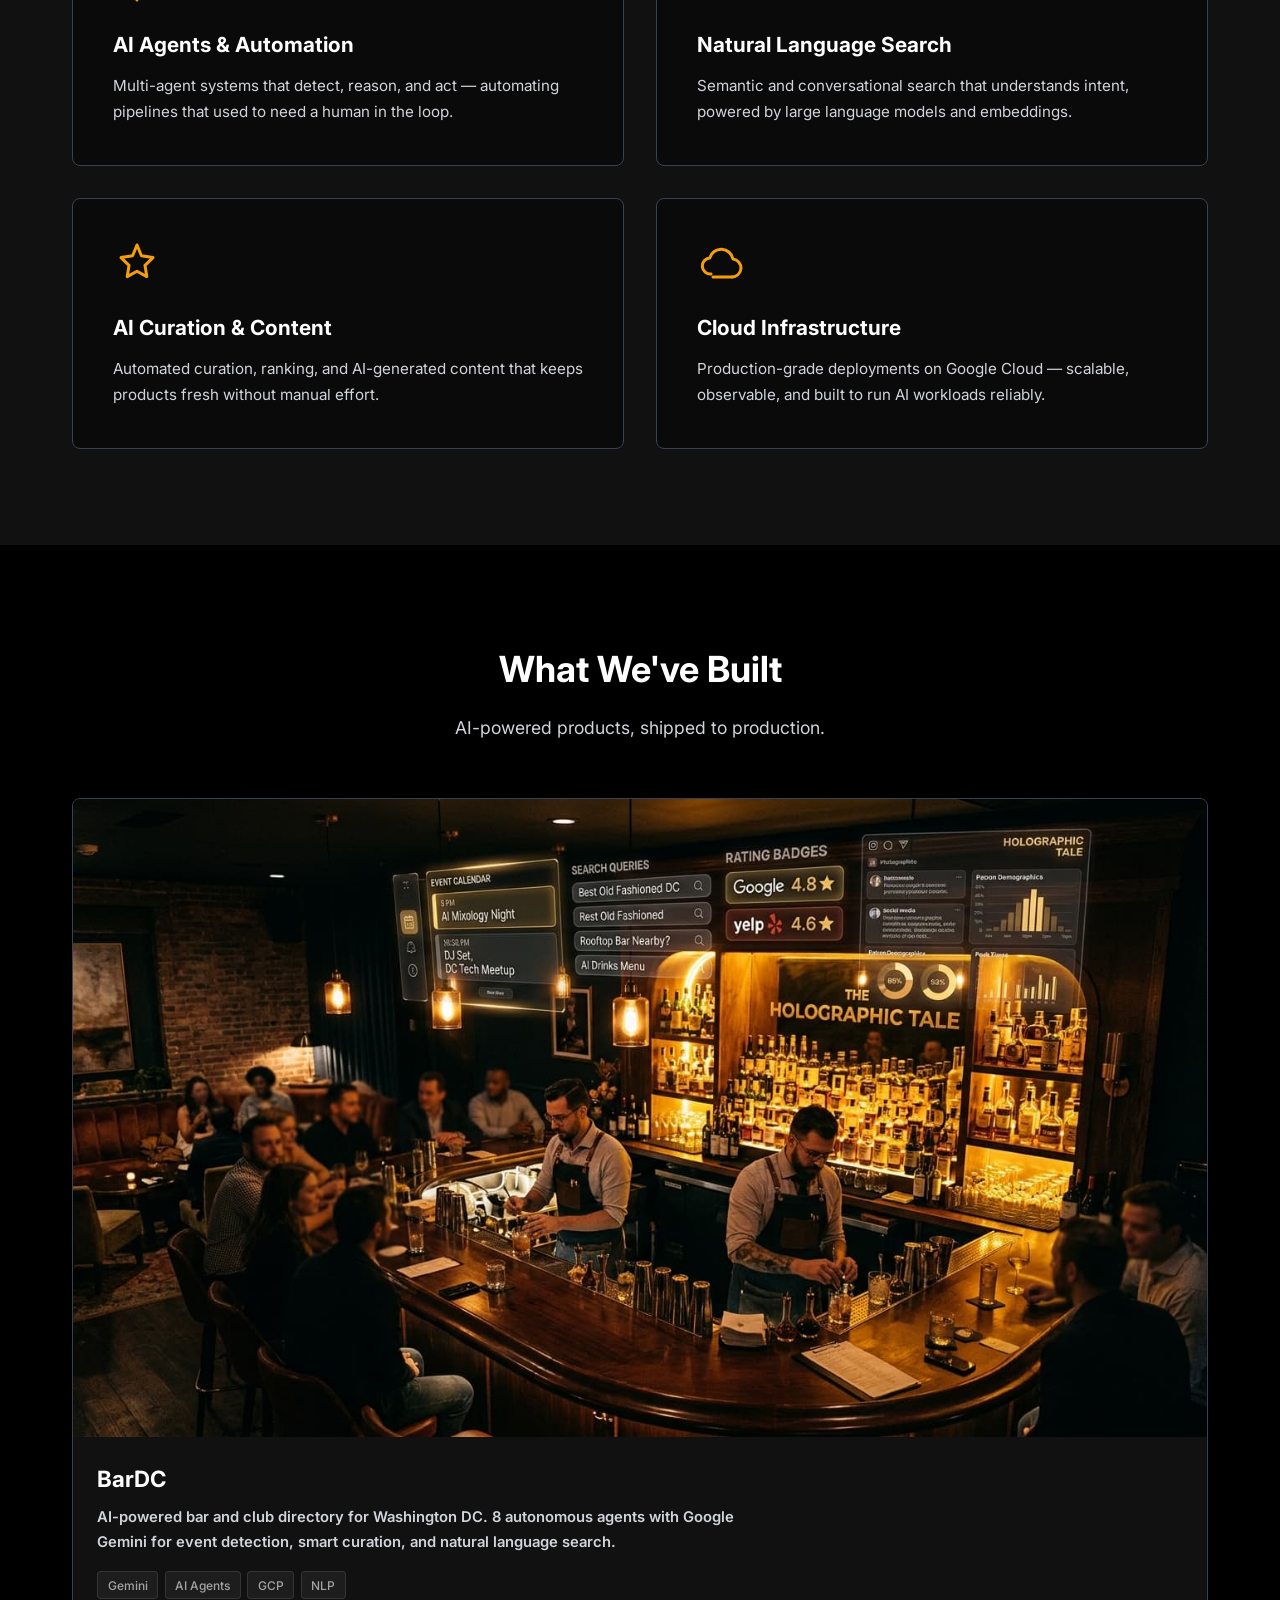
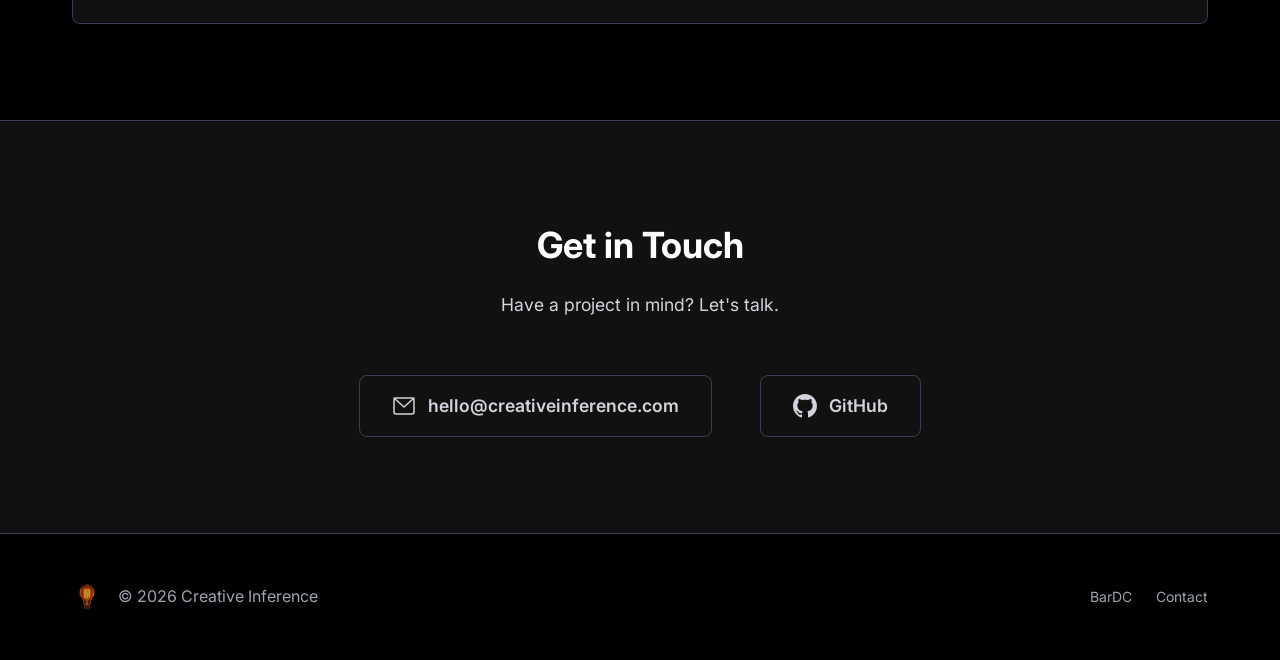
==== commit 7443bb82: "Reposition site as AI studio; remove crypto projects Remove VProgs, BlockDAG, DAGKnight, and RobotSh" ====
--- a/index.html
+++ b/index.html
@@ -4,12 +4,12 @@
 <head>
     <meta charset="UTF-8">
     <meta name="viewport" content="width=device-width, initial-scale=1.0">
-    <title>Creative Inference | Technology Studio</title>
-    <meta name="description" content="Creative Inference is a technology studio building AI-powered platforms, blockchain infrastructure, on-chain games, and autonomous systems.">
+    <title>Creative Inference | AI Technology Studio</title>
+    <meta name="description" content="Creative Inference is an AI technology studio building intelligent agents, natural language search, and AI-powered platforms that ship to production.">
 
     <!-- Open Graph -->
-    <meta property="og:title" content="Creative Inference | Technology Studio">
-    <meta property="og:description" content="We build at the frontier — AI, blockchain, gaming, and autonomous systems.">
+    <meta property="og:title" content="Creative Inference | AI Technology Studio">
+    <meta property="og:description" content="We build at the frontier of applied AI — intelligent agents, natural language search, and AI-powered platforms.">
     <meta property="og:image" content="https://creativeinference.com/img/og-image.jpg">
     <meta property="og:url" content="https://creativeinference.com">
     <meta property="og:type" content="website">
@@ -62,8 +62,8 @@
         </div>
         <div class="hero-overlay"></div>
         <div class="container hero-content">
-            <h1 class="hero-title animate-on-scroll">Building at the Frontier</h1>
-            <p class="hero-subtitle animate-on-scroll">A technology studio crafting AI-powered platforms, blockchain infrastructure, on-chain games, and autonomous systems.</p>
+            <h1 class="hero-title animate-on-scroll">Building at the Frontier of AI</h1>
+            <p class="hero-subtitle animate-on-scroll">An AI technology studio crafting intelligent agents, natural language search, and AI-powered platforms that ship to production.</p>
             <div class="hero-buttons">
                 <a href="#projects" class="btn btn-primary">View Our Work</a>
                 <a href="#contact" class="btn btn-secondary">Get in Touch</a>
@@ -76,7 +76,7 @@
         <div class="container">
             <div class="about-content animate-on-scroll">
                 <h2>Who We Are</h2>
-                <p>Creative Inference is an independent technology studio. We design, build, and ship products across artificial intelligence, blockchain infrastructure, interactive gaming, and machine autonomy. Every project ships to production.</p>
+                <p>Creative Inference is an independent AI technology studio. We design, build, and ship products powered by artificial intelligence — from autonomous agents and natural language search to AI-driven curation and content generation. Every project ships to production.</p>
             </div>
         </div>
     </section>
@@ -86,7 +86,7 @@
         <div class="container">
             <div class="section-header">
                 <h2>What We Do</h2>
-                <p>Full-stack capabilities across four technology domains.</p>
+                <p>Full-stack capabilities across the applied-AI stack.</p>
             </div>
             <div class="capabilities-grid">
                 <div class="capability-card animate-on-scroll">
@@ -98,47 +98,37 @@
                             <circle cx="12" cy="6" r="1"/>
                         </svg>
                     </div>
-                    <h3>AI & Machine Learning</h3>
-                    <p>Intelligent agents, natural language search, automated curation, and AI-powered content generation.</p>
-                </div>
-                <div class="capability-card animate-on-scroll">
-                    <div class="capability-icon">
-                        <svg viewBox="0 0 24 24" fill="none" stroke="currentColor" stroke-width="1.5" stroke-linecap="round" stroke-linejoin="round">
-                            <rect x="2" y="7" width="6" height="6" rx="1"/>
-                            <rect x="16" y="3" width="6" height="6" rx="1"/>
-                            <rect x="16" y="15" width="6" height="6" rx="1"/>
-                            <path d="M8 10h4l4-4"/>
-                            <path d="M12 10l4 8"/>
-                        </svg>
-                    </div>
-                    <h3>Blockchain Infrastructure</h3>
-                    <p>Layer 1 smart contracts, consensus systems, on-chain state machines, and verifiable programs.</p>
-                </div>
-                <div class="capability-card animate-on-scroll">
-                    <div class="capability-icon">
-                        <svg viewBox="0 0 24 24" fill="none" stroke="currentColor" stroke-width="1.5" stroke-linecap="round" stroke-linejoin="round">
-                            <rect x="2" y="4" width="20" height="16" rx="2"/>
-                            <path d="M6 8l4 4-4 4"/>
-                            <path d="M14 16h4"/>
-                        </svg>
-                    </div>
-                    <h3>Gaming & Interactive</h3>
-                    <p>Browser-based games, on-chain RPGs, playable protocol demos, and immersive 3D experiences.</p>
-                </div>
-                <div class="capability-card animate-on-scroll">
-                    <div class="capability-icon">
-                        <svg viewBox="0 0 24 24" fill="none" stroke="currentColor" stroke-width="1.5" stroke-linecap="round" stroke-linejoin="round">
-                            <circle cx="8" cy="12" r="3"/>
-                            <circle cx="16" cy="12" r="3"/>
-                            <path d="M11 12h2"/>
-                            <path d="M5 12H2"/>
-                            <path d="M22 12h-3"/>
-                            <path d="M8 9V4"/>
-                            <path d="M16 9V4"/>
-                        </svg>
-                    </div>
-                    <h3>Autonomous Systems</h3>
-                    <p>Machine identity, M2M payments, decentralized registries, and self-sovereign device economies.</p>
+                    <h3>AI Agents &amp; Automation</h3>
+                    <p>Multi-agent systems that detect, reason, and act — automating pipelines that used to need a human in the loop.</p>
+                </div>
+                <div class="capability-card animate-on-scroll">
+                    <div class="capability-icon">
+                        <svg viewBox="0 0 24 24" fill="none" stroke="currentColor" stroke-width="1.5" stroke-linecap="round" stroke-linejoin="round">
+                            <circle cx="11" cy="11" r="7"/>
+                            <path d="M21 21l-4.3-4.3"/>
+                        </svg>
+                    </div>
+                    <h3>Natural Language Search</h3>
+                    <p>Semantic and conversational search that understands intent, powered by large language models and embeddings.</p>
+                </div>
+                <div class="capability-card animate-on-scroll">
+                    <div class="capability-icon">
+                        <svg viewBox="0 0 24 24" fill="none" stroke="currentColor" stroke-width="1.5" stroke-linecap="round" stroke-linejoin="round">
+                            <path d="M12 3l2.2 5.4L20 9.3l-4 3.9.9 5.6L12 16.1 7.1 18.8 8 13.2l-4-3.9 5.8-.9z"/>
+                        </svg>
+                    </div>
+                    <h3>AI Curation &amp; Content</h3>
+                    <p>Automated curation, ranking, and AI-generated content that keeps products fresh without manual effort.</p>
+                </div>
+                <div class="capability-card animate-on-scroll">
+                    <div class="capability-icon">
+                        <svg viewBox="0 0 24 24" fill="none" stroke="currentColor" stroke-width="1.5" stroke-linecap="round" stroke-linejoin="round">
+                            <path d="M17.5 19a4.5 4.5 0 0 0 .5-8.97A6 6 0 0 0 6.34 9.5 4 4 0 0 0 7 17.5"/>
+                            <path d="M8 19h9.5"/>
+                        </svg>
+                    </div>
+                    <h3>Cloud Infrastructure</h3>
+                    <p>Production-grade deployments on Google Cloud — scalable, observable, and built to run AI workloads reliably.</p>
                 </div>
             </div>
         </div>
@@ -149,16 +139,7 @@
         <div class="container">
             <div class="section-header">
                 <h2>What We've Built</h2>
-                <p>Production products across AI, blockchain, gaming, and autonomous systems.</p>
-            </div>
-
-            <!-- Filter Bar -->
-            <div class="filter-bar">
-                <button class="filter-btn active" data-filter="all">All</button>
-                <button class="filter-btn" data-filter="ai">AI</button>
-                <button class="filter-btn" data-filter="blockchain">Blockchain</button>
-                <button class="filter-btn" data-filter="gaming">Gaming</button>
-                <button class="filter-btn" data-filter="autonomous">Autonomous</button>
+                <p>AI-powered products, shipped to production.</p>
             </div>
 
             <!-- Project Grid -->
@@ -186,92 +167,6 @@
                     </a>
                 </article>
 
-                <!-- VProgs -->
-                <article class="project-card animate-on-scroll" data-category="blockchain">
-                    <a href="https://vprogs.xyz" target="_blank" rel="noopener" class="project-link">
-                        <div class="project-image-wrapper">
-                            <img src="img/vprogs-thumb.jpg" alt="VProgs - Kaspa Verifiable Programs" class="project-image" loading="lazy">
-                            <div class="project-overlay">
-                                <span class="project-visit">Visit Site &rarr;</span>
-                            </div>
-                        </div>
-                        <div class="project-content">
-                            <h3 class="project-title">VProgs</h3>
-                            <p class="project-description">Documentation and demo platform for Kaspa's native Layer 1 Verifiable Programs. Includes 4 playable browser games demonstrating the Kaspa World Protocol.</p>
-                            <div class="project-tech">
-                                <span>Kaspa L1</span>
-                                <span>ZK Proofs</span>
-                                <span>KWP</span>
-                                <span>Browser Games</span>
-                            </div>
-                        </div>
-                    </a>
-                </article>
-
-                <!-- BlockDAG -->
-                <article class="project-card animate-on-scroll" data-category="blockchain">
-                    <a href="https://blockdag.xyz" target="_blank" rel="noopener" class="project-link">
-                        <div class="project-image-wrapper">
-                            <img src="img/blockdag-thumb.jpg" alt="BlockDAG - Kaspa BlockDAG Education" class="project-image" loading="lazy">
-                            <div class="project-overlay">
-                                <span class="project-visit">Visit Site &rarr;</span>
-                            </div>
-                        </div>
-                        <div class="project-content">
-                            <h3 class="project-title">BlockDAG</h3>
-                            <p class="project-description">Educational resource exploring Kaspa's BlockDAG architecture, GHOSTDAG and DAGKnight consensus mechanisms, mining, and the growing ecosystem.</p>
-                            <div class="project-tech">
-                                <span>Kaspa</span>
-                                <span>BlockDAG</span>
-                                <span>GHOSTDAG</span>
-                            </div>
-                        </div>
-                    </a>
-                </article>
-
-                <!-- DAGKnight -->
-                <article class="project-card animate-on-scroll" data-category="gaming">
-                    <a href="https://dagknight.xyz" target="_blank" rel="noopener" class="project-link">
-                        <div class="project-image-wrapper">
-                            <img src="img/dagknight-thumb.jpg" alt="DAGKnight - On-chain RPG" class="project-image" loading="lazy">
-                            <div class="project-overlay">
-                                <span class="project-visit">Visit Site &rarr;</span>
-                            </div>
-                        </div>
-                        <div class="project-content">
-                            <h3 class="project-title">DAGKnight</h3>
-                            <p class="project-description">On-chain RPG running on Kaspa covenants. BBS-style door game where characters are covenant UTXOs with PvP arena combat and persistent on-chain state.</p>
-                            <div class="project-tech">
-                                <span>Kaspa Covenants</span>
-                                <span>On-chain State</span>
-                                <span>WASM</span>
-                            </div>
-                        </div>
-                    </a>
-                </article>
-
-                <!-- RobotShares -->
-                <article class="project-card animate-on-scroll" data-category="autonomous">
-                    <a href="https://robotshares.xyz" target="_blank" rel="noopener" class="project-link">
-                        <div class="project-image-wrapper">
-                            <img src="img/robotshares-thumb.jpg" alt="RobotShares - Autonomous M2M Economy" class="project-image" loading="lazy">
-                            <div class="project-overlay">
-                                <span class="project-visit">Visit Site &rarr;</span>
-                            </div>
-                        </div>
-                        <div class="project-content">
-                            <h3 class="project-title">RobotShares</h3>
-                            <p class="project-description">Infrastructure for autonomous machine-to-machine economies. Self-sovereign machine identity, on-chain payments, ZK-verified data, and decentralized service registries.</p>
-                            <div class="project-tech">
-                                <span>DID</span>
-                                <span>ZK Proofs</span>
-                                <span>M2M</span>
-                                <span>Blockchain</span>
-                            </div>
-                        </div>
-                    </a>
-                </article>
-
             </div>
         </div>
     </section>
@@ -310,10 +205,7 @@
             </div>
             <div class="footer-links">
                 <a href="https://bardc.com" target="_blank" rel="noopener">BarDC</a>
-                <a href="https://vprogs.xyz" target="_blank" rel="noopener">VProgs</a>
-                <a href="https://blockdag.xyz" target="_blank" rel="noopener">BlockDAG</a>
-                <a href="https://dagknight.xyz" target="_blank" rel="noopener">DAGKnight</a>
-                <a href="https://robotshares.xyz" target="_blank" rel="noopener">RobotShares</a>
+                <a href="#contact">Contact</a>
             </div>
         </div>
     </footer>
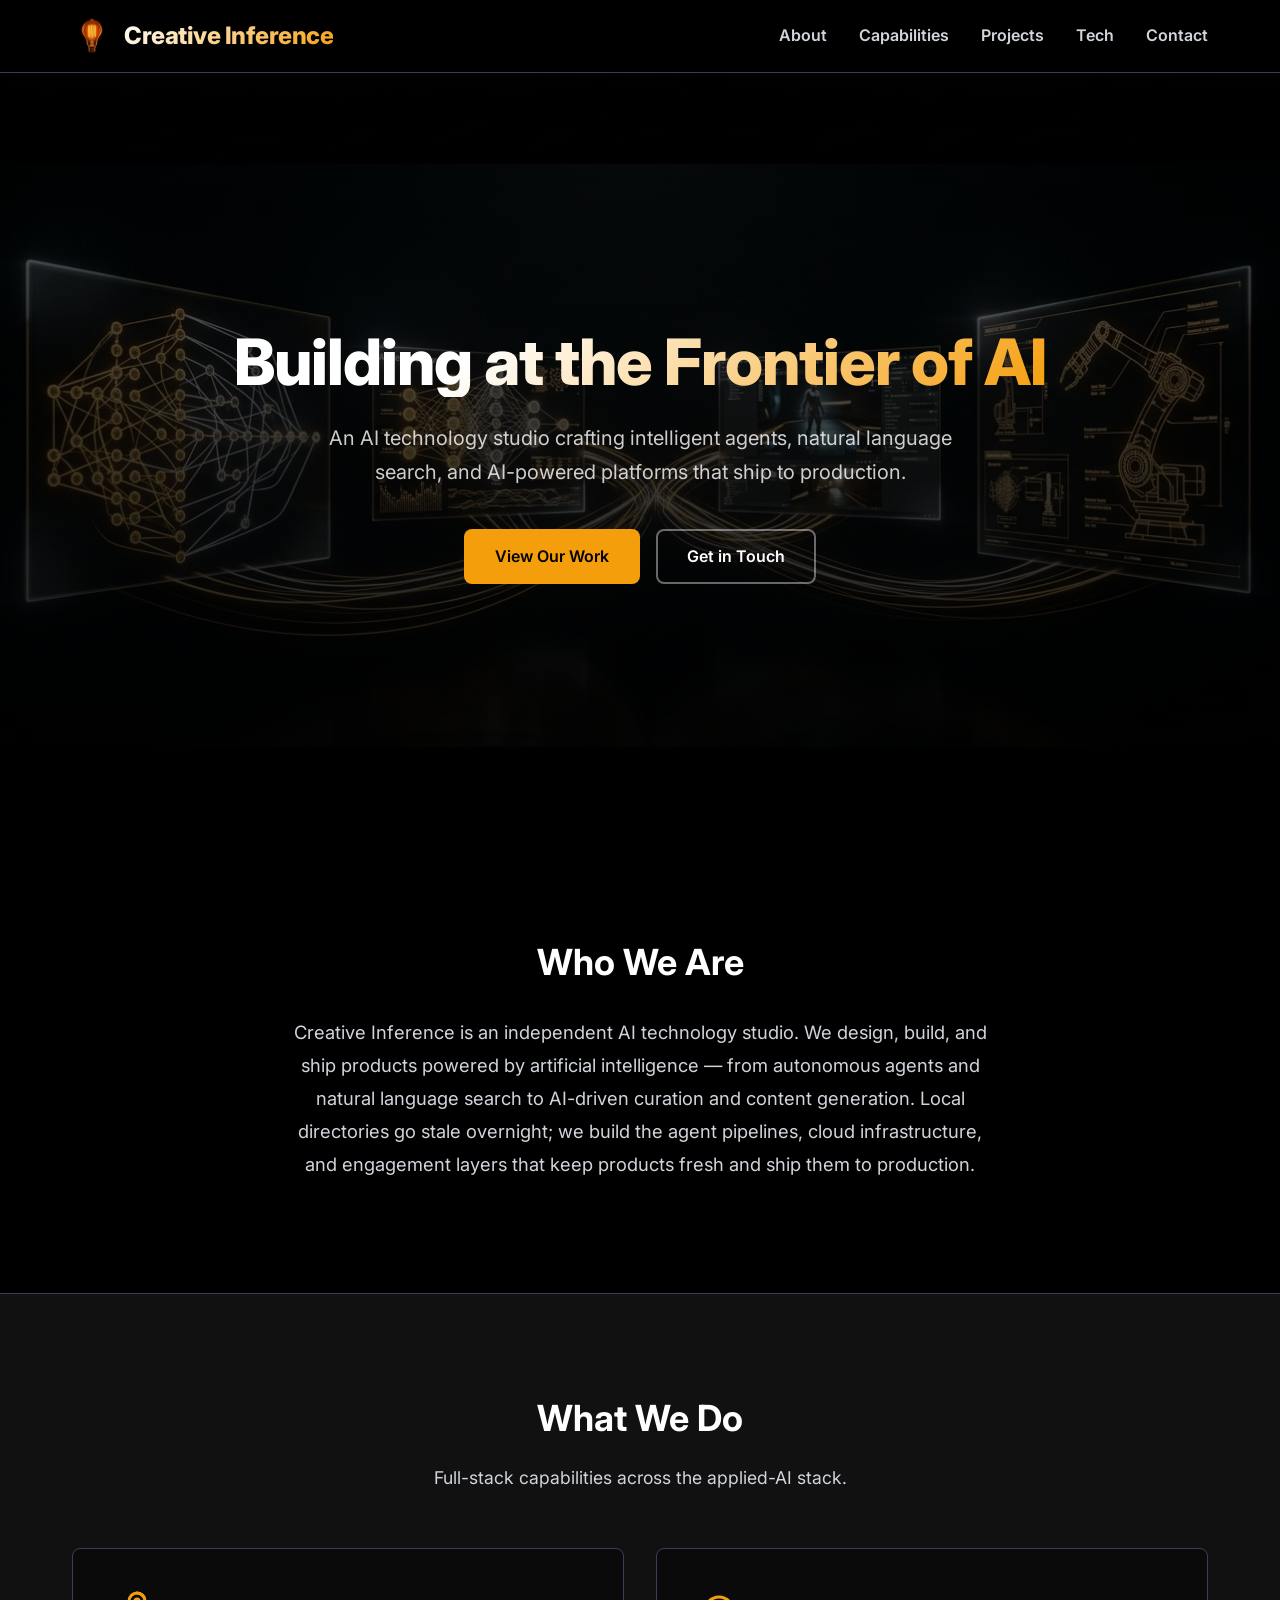
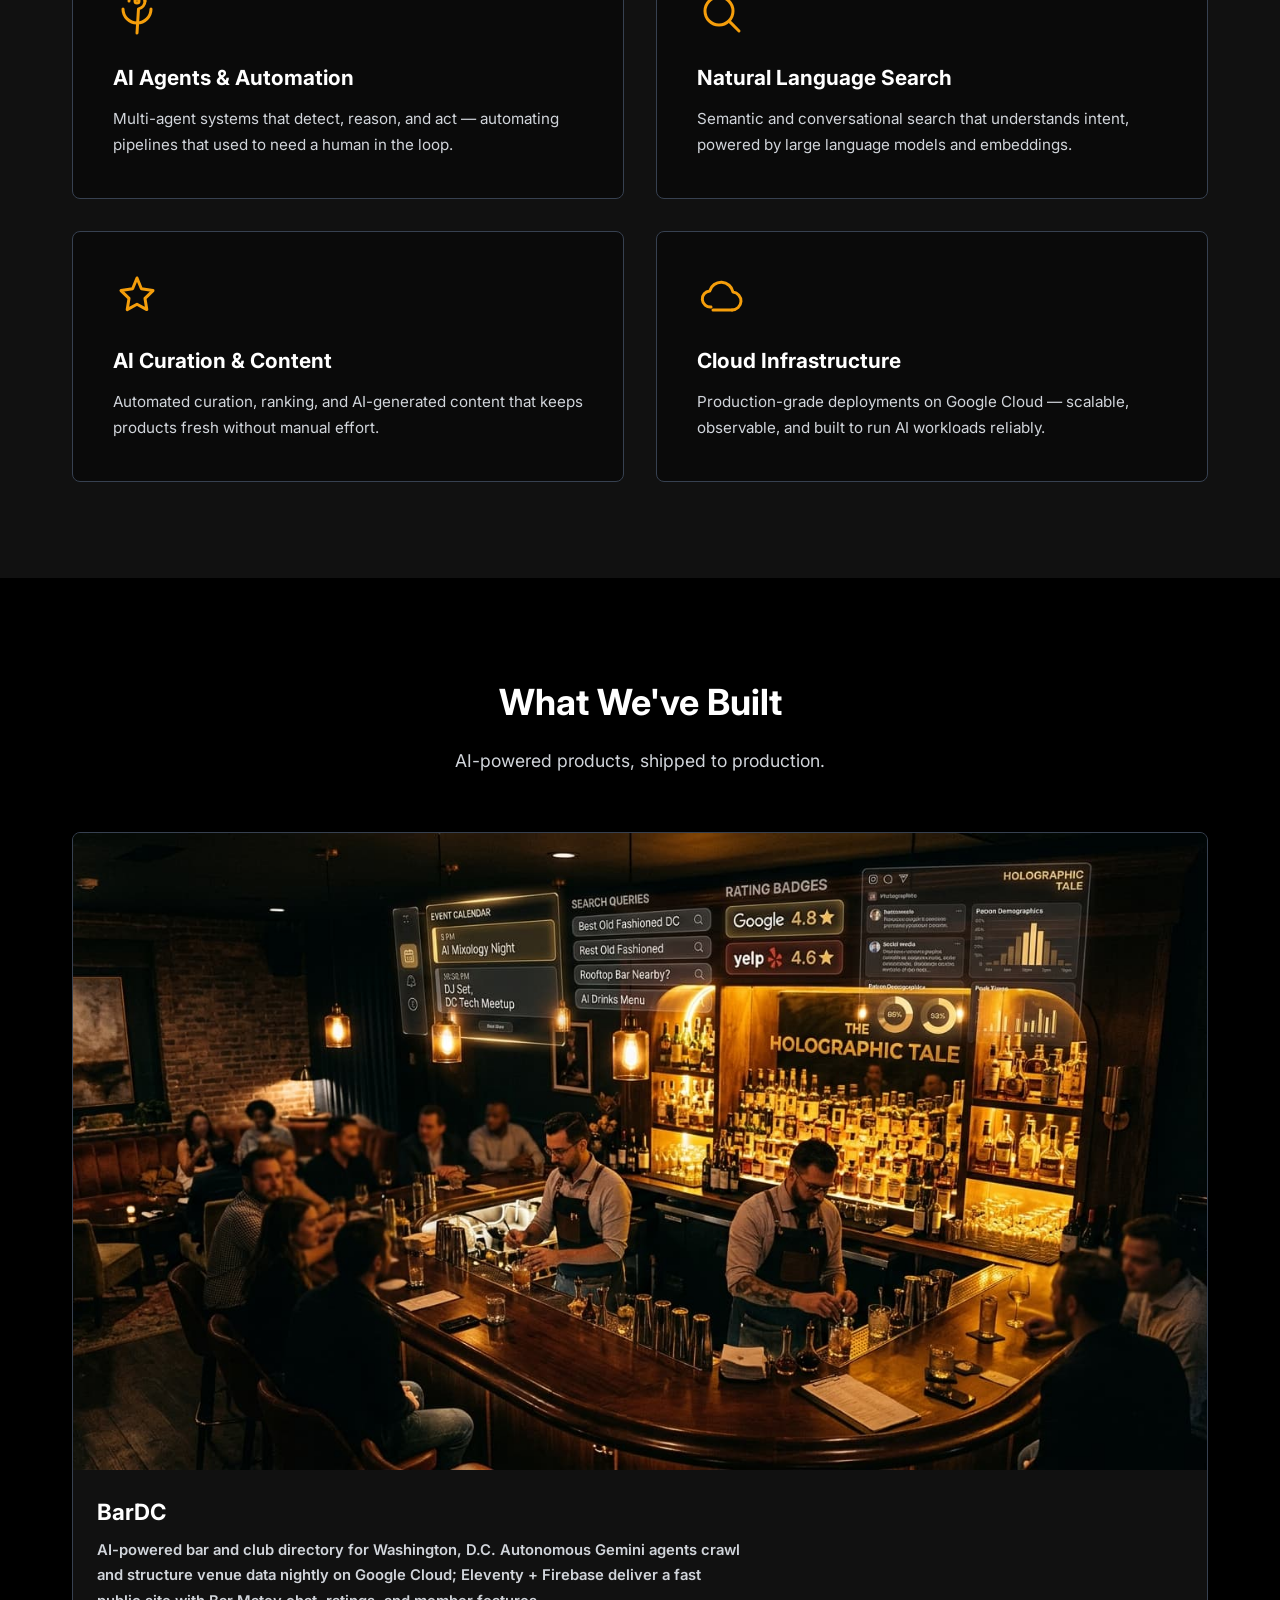
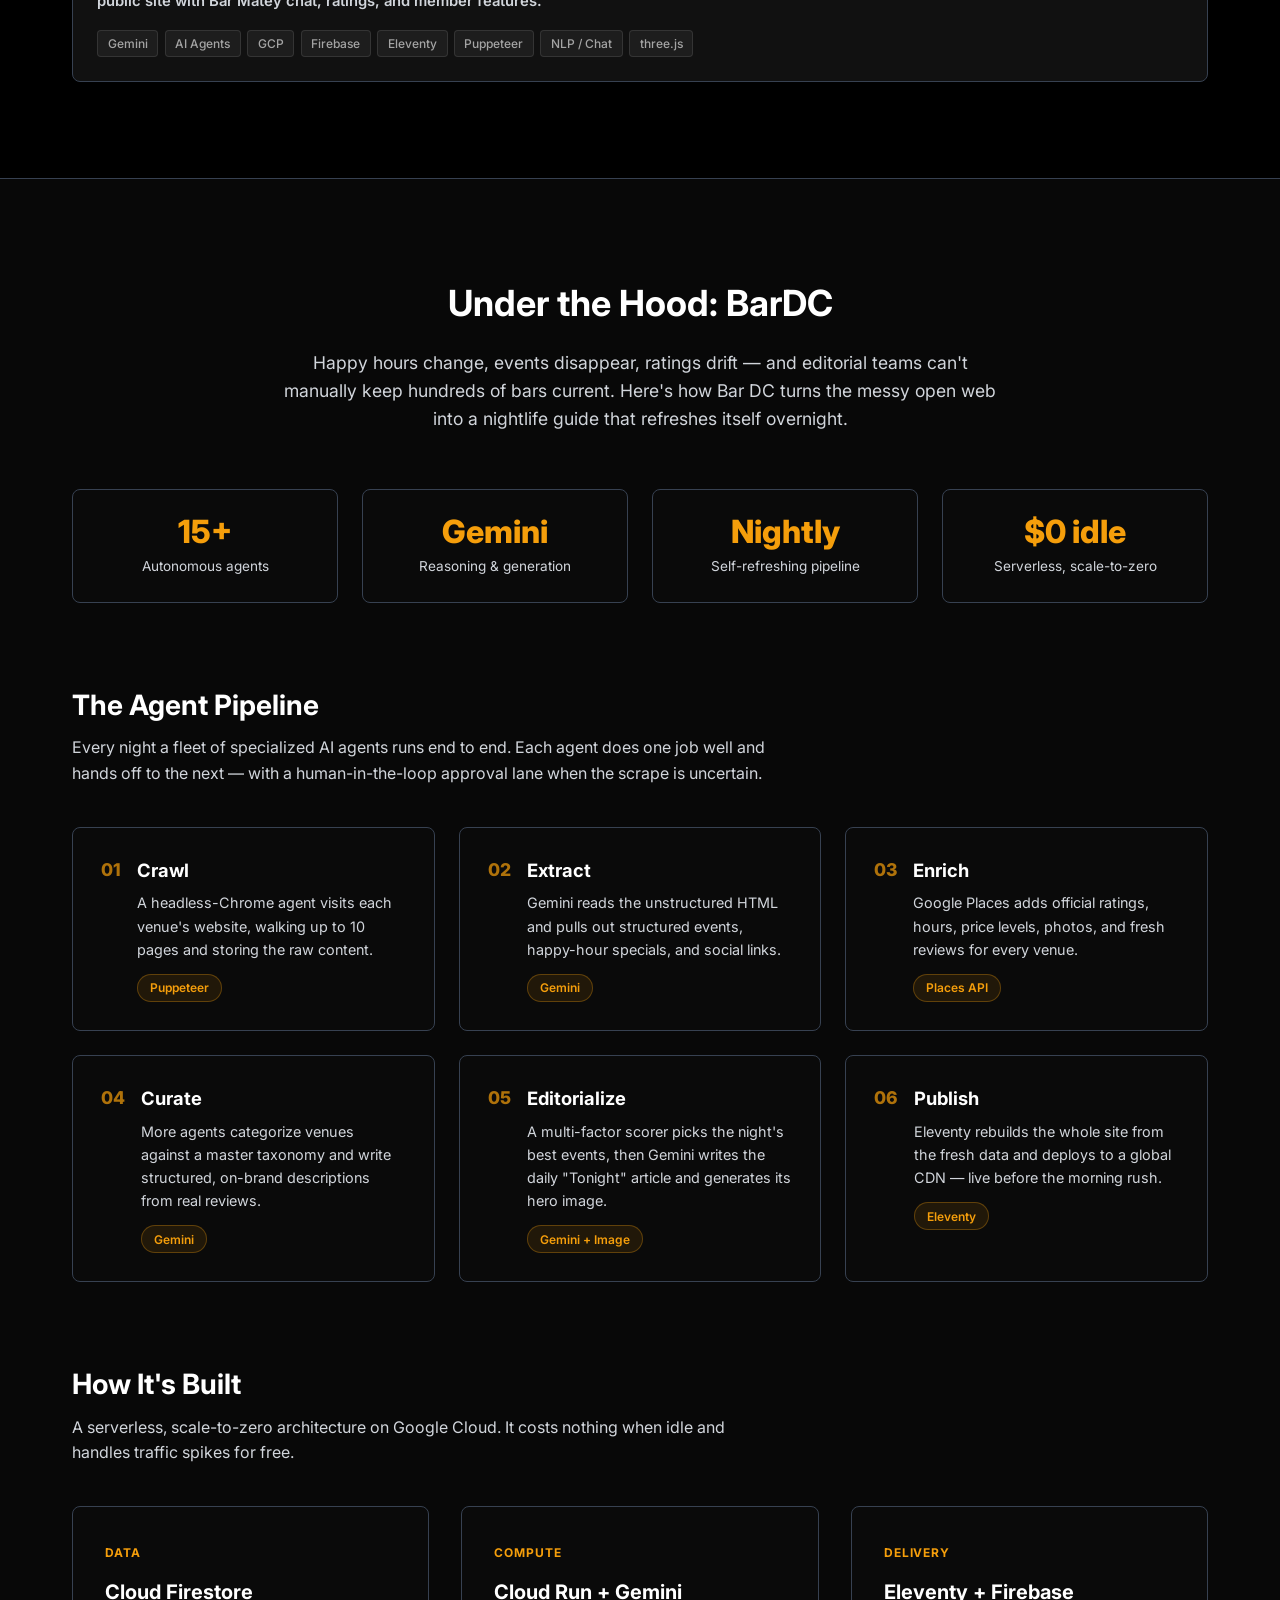
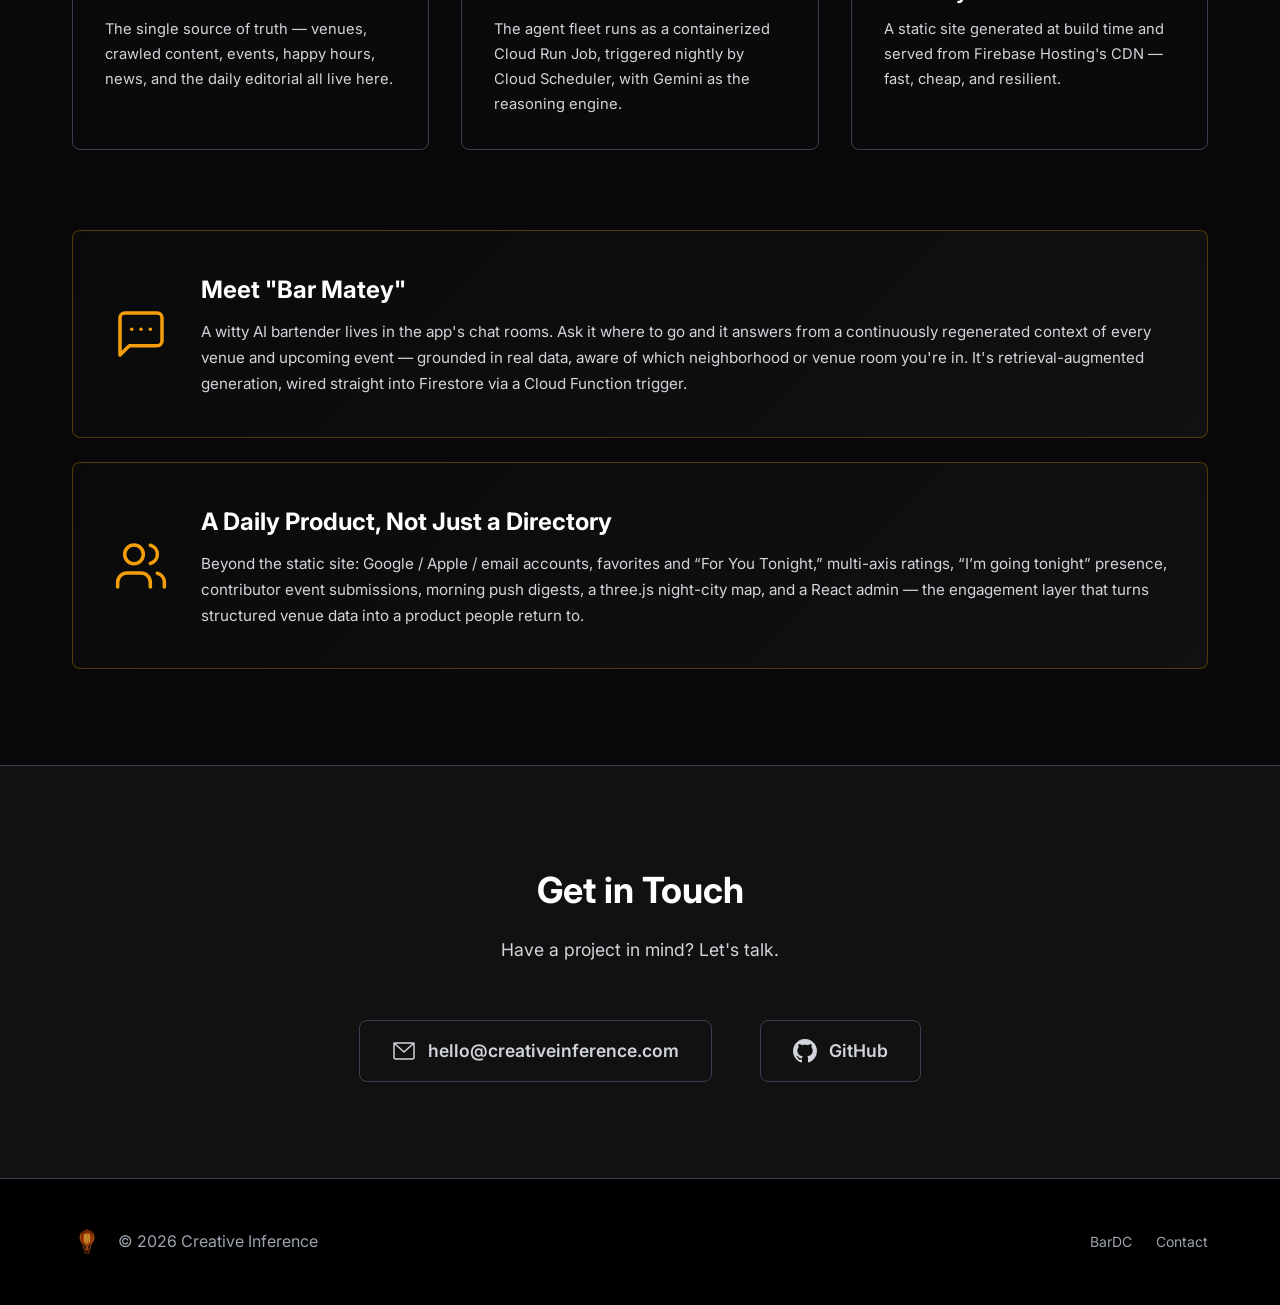
==== commit dcd9ded4: "Refresh Bar DC case study copy from portfolio brief. Update project card, problem framing, human-in-" ====
--- a/index.html
+++ b/index.html
@@ -49,6 +49,7 @@
                     <li><a href="#about">About</a></li>
                     <li><a href="#capabilities">Capabilities</a></li>
                     <li><a href="#projects">Projects</a></li>
+                    <li><a href="#tech">Tech</a></li>
                     <li><a href="#contact">Contact</a></li>
                 </ul>
             </nav>
@@ -76,7 +77,7 @@
         <div class="container">
             <div class="about-content animate-on-scroll">
                 <h2>Who We Are</h2>
-                <p>Creative Inference is an independent AI technology studio. We design, build, and ship products powered by artificial intelligence — from autonomous agents and natural language search to AI-driven curation and content generation. Every project ships to production.</p>
+                <p>Creative Inference is an independent AI technology studio. We design, build, and ship products powered by artificial intelligence — from autonomous agents and natural language search to AI-driven curation and content generation. Local directories go stale overnight; we build the agent pipelines, cloud infrastructure, and engagement layers that keep products fresh and ship them to production.</p>
             </div>
         </div>
     </section>
@@ -156,17 +157,162 @@
                         </div>
                         <div class="project-content">
                             <h3 class="project-title">BarDC</h3>
-                            <p class="project-description">AI-powered bar and club directory for Washington DC. 8 autonomous agents with Google Gemini for event detection, smart curation, and natural language search.</p>
+                            <p class="project-description">AI-powered bar and club directory for Washington, D.C. Autonomous Gemini agents crawl and structure venue data nightly on Google Cloud; Eleventy + Firebase deliver a fast public site with Bar Matey chat, ratings, and member features.</p>
                             <div class="project-tech">
                                 <span>Gemini</span>
                                 <span>AI Agents</span>
                                 <span>GCP</span>
-                                <span>NLP</span>
+                                <span>Firebase</span>
+                                <span>Eleventy</span>
+                                <span>Puppeteer</span>
+                                <span>NLP / Chat</span>
+                                <span>three.js</span>
                             </div>
                         </div>
                     </a>
                 </article>
 
+            </div>
+        </div>
+    </section>
+
+    <!-- Tech Tour Section -->
+    <section id="tech" class="tech-section">
+        <div class="container">
+            <div class="section-header animate-on-scroll">
+                <h2>Under the Hood: BarDC</h2>
+                <p>Happy hours change, events disappear, ratings drift — and editorial teams can't manually keep hundreds of bars current. Here's how Bar DC turns the messy open web into a nightlife guide that refreshes itself overnight.</p>
+            </div>
+
+            <!-- Stats -->
+            <div class="tech-stats">
+                <div class="stat animate-on-scroll">
+                    <span class="stat-number">15+</span>
+                    <span class="stat-label">Autonomous agents</span>
+                </div>
+                <div class="stat animate-on-scroll">
+                    <span class="stat-number">Gemini</span>
+                    <span class="stat-label">Reasoning &amp; generation</span>
+                </div>
+                <div class="stat animate-on-scroll">
+                    <span class="stat-number">Nightly</span>
+                    <span class="stat-label">Self-refreshing pipeline</span>
+                </div>
+                <div class="stat animate-on-scroll">
+                    <span class="stat-number">$0 idle</span>
+                    <span class="stat-label">Serverless, scale-to-zero</span>
+                </div>
+            </div>
+
+            <!-- Agent Pipeline -->
+            <div class="tech-block">
+                <h3 class="tech-block-title">The Agent Pipeline</h3>
+                <p class="tech-block-intro">Every night a fleet of specialized AI agents runs end to end. Each agent does one job well and hands off to the next — with a human-in-the-loop approval lane when the scrape is uncertain.</p>
+                <ol class="pipeline">
+                    <li class="pipeline-step animate-on-scroll">
+                        <span class="pipeline-num">01</span>
+                        <div class="pipeline-body">
+                            <h4>Crawl</h4>
+                            <p>A headless-Chrome agent visits each venue's website, walking up to 10 pages and storing the raw content.</p>
+                            <span class="pipeline-tech">Puppeteer</span>
+                        </div>
+                    </li>
+                    <li class="pipeline-step animate-on-scroll">
+                        <span class="pipeline-num">02</span>
+                        <div class="pipeline-body">
+                            <h4>Extract</h4>
+                            <p>Gemini reads the unstructured HTML and pulls out structured events, happy-hour specials, and social links.</p>
+                            <span class="pipeline-tech">Gemini</span>
+                        </div>
+                    </li>
+                    <li class="pipeline-step animate-on-scroll">
+                        <span class="pipeline-num">03</span>
+                        <div class="pipeline-body">
+                            <h4>Enrich</h4>
+                            <p>Google Places adds official ratings, hours, price levels, photos, and fresh reviews for every venue.</p>
+                            <span class="pipeline-tech">Places API</span>
+                        </div>
+                    </li>
+                    <li class="pipeline-step animate-on-scroll">
+                        <span class="pipeline-num">04</span>
+                        <div class="pipeline-body">
+                            <h4>Curate</h4>
+                            <p>More agents categorize venues against a master taxonomy and write structured, on-brand descriptions from real reviews.</p>
+                            <span class="pipeline-tech">Gemini</span>
+                        </div>
+                    </li>
+                    <li class="pipeline-step animate-on-scroll">
+                        <span class="pipeline-num">05</span>
+                        <div class="pipeline-body">
+                            <h4>Editorialize</h4>
+                            <p>A multi-factor scorer picks the night's best events, then Gemini writes the daily "Tonight" article and generates its hero image.</p>
+                            <span class="pipeline-tech">Gemini + Image</span>
+                        </div>
+                    </li>
+                    <li class="pipeline-step animate-on-scroll">
+                        <span class="pipeline-num">06</span>
+                        <div class="pipeline-body">
+                            <h4>Publish</h4>
+                            <p>Eleventy rebuilds the whole site from the fresh data and deploys to a global CDN — live before the morning rush.</p>
+                            <span class="pipeline-tech">Eleventy</span>
+                        </div>
+                    </li>
+                </ol>
+            </div>
+
+            <!-- Architecture -->
+            <div class="tech-block">
+                <h3 class="tech-block-title">How It's Built</h3>
+                <p class="tech-block-intro">A serverless, scale-to-zero architecture on Google Cloud. It costs nothing when idle and handles traffic spikes for free.</p>
+                <div class="arch-grid">
+                    <div class="arch-card animate-on-scroll">
+                        <span class="arch-label">Data</span>
+                        <h4>Cloud Firestore</h4>
+                        <p>The single source of truth — venues, crawled content, events, happy hours, news, and the daily editorial all live here.</p>
+                    </div>
+                    <div class="arch-card animate-on-scroll">
+                        <span class="arch-label">Compute</span>
+                        <h4>Cloud Run + Gemini</h4>
+                        <p>The agent fleet runs as a containerized Cloud Run Job, triggered nightly by Cloud Scheduler, with Gemini as the reasoning engine.</p>
+                    </div>
+                    <div class="arch-card animate-on-scroll">
+                        <span class="arch-label">Delivery</span>
+                        <h4>Eleventy + Firebase</h4>
+                        <p>A static site generated at build time and served from Firebase Hosting's CDN — fast, cheap, and resilient.</p>
+                    </div>
+                </div>
+            </div>
+
+            <!-- Chatbot -->
+            <div class="tech-feature animate-on-scroll">
+                <div class="tech-feature-icon">
+                    <svg viewBox="0 0 24 24" fill="none" stroke="currentColor" stroke-width="1.5" stroke-linecap="round" stroke-linejoin="round">
+                        <path d="M21 15a2 2 0 0 1-2 2H7l-4 4V5a2 2 0 0 1 2-2h14a2 2 0 0 1 2 2z"/>
+                        <path d="M8 10h.01"/>
+                        <path d="M12 10h.01"/>
+                        <path d="M16 10h.01"/>
+                    </svg>
+                </div>
+                <div class="tech-feature-body">
+                    <h3>Meet "Bar Matey"</h3>
+                    <p>A witty AI bartender lives in the app's chat rooms. Ask it where to go and it answers from a continuously regenerated context of every venue and upcoming event — grounded in real data, aware of which neighborhood or venue room you're in. It's retrieval-augmented generation, wired straight into Firestore via a Cloud Function trigger.</p>
+                </div>
+            </div>
+
+            <!-- Engagement layer -->
+            <div class="tech-feature animate-on-scroll">
+                <div class="tech-feature-icon">
+                    <svg viewBox="0 0 24 24" fill="none" stroke="currentColor" stroke-width="1.5" stroke-linecap="round" stroke-linejoin="round">
+                        <path d="M16 21v-2a4 4 0 0 0-4-4H6a4 4 0 0 0-4 4v2"/>
+                        <circle cx="9" cy="7" r="4"/>
+                        <path d="M22 21v-2a4 4 0 0 0-3-3.87"/>
+                        <path d="M16 3.13a4 4 0 0 1 0 7.75"/>
+                    </svg>
+                </div>
+                <div class="tech-feature-body">
+                    <h3>A Daily Product, Not Just a Directory</h3>
+                    <p>Beyond the static site: Google / Apple / email accounts, favorites and “For You Tonight,” multi-axis ratings, “I’m going tonight” presence, contributor event submissions, morning push digests, a three.js night-city map, and a React admin — the engagement layer that turns structured venue data into a product people return to.</p>
+                </div>
             </div>
         </div>
     </section>
--- a/styles.css
+++ b/styles.css
@@ -609,6 +609,198 @@
 }
 
 /* ----------------------------------- */
+/*          Tech Tour Section          */
+/* ----------------------------------- */
+.tech-section {
+    padding: 6rem 0;
+    background-color: var(--section-alt-bg);
+    border-top: 1px solid var(--border-color);
+}
+
+/* Stats */
+.tech-stats {
+    display: grid;
+    grid-template-columns: repeat(4, 1fr);
+    gap: 1.5rem;
+    margin-bottom: 5rem;
+}
+
+.stat {
+    text-align: center;
+    padding: 1.5rem 1rem;
+    background-color: var(--card-bg);
+    border: 1px solid var(--border-color);
+    border-radius: var(--border-radius);
+}
+
+.stat-number {
+    display: block;
+    font-size: 2rem;
+    font-weight: 800;
+    color: var(--primary-color);
+    line-height: 1.1;
+    margin-bottom: 0.4rem;
+}
+
+.stat-label {
+    display: block;
+    font-size: 0.85rem;
+    color: var(--text-color);
+}
+
+/* Tech blocks */
+.tech-block {
+    margin-bottom: 5rem;
+}
+
+.tech-block-title {
+    font-size: 1.75rem;
+    margin-bottom: 0.5rem;
+}
+
+.tech-block-intro {
+    color: var(--text-color);
+    margin-bottom: 2.5rem;
+    max-width: 70ch;
+}
+
+/* Pipeline */
+.pipeline {
+    list-style: none;
+    display: grid;
+    grid-template-columns: repeat(3, 1fr);
+    gap: 1.5rem;
+}
+
+.pipeline-step {
+    position: relative;
+    display: flex;
+    gap: 1rem;
+    padding: 1.75rem;
+    background-color: var(--card-bg);
+    border: 1px solid var(--border-color);
+    border-radius: var(--border-radius);
+    transition: transform var(--transition-speed), border-color var(--transition-speed);
+}
+
+.pipeline-step:hover {
+    transform: translateY(-4px);
+    border-color: var(--primary-color);
+}
+
+.pipeline-num {
+    font-size: 1.1rem;
+    font-weight: 800;
+    color: var(--primary-color);
+    opacity: 0.7;
+    flex-shrink: 0;
+}
+
+.pipeline-body h4 {
+    font-size: 1.15rem;
+    margin-bottom: 0.4rem;
+}
+
+.pipeline-body p {
+    font-size: 0.9rem;
+    line-height: 1.6;
+    color: var(--text-color);
+    margin-bottom: 0.85rem;
+}
+
+.pipeline-tech {
+    display: inline-block;
+    font-size: 0.75rem;
+    font-weight: 600;
+    color: var(--primary-color);
+    background: var(--tag-bg);
+    border: 1px solid var(--tag-border);
+    border-radius: 100px;
+    padding: 0.2rem 0.75rem;
+}
+
+/* Architecture */
+.arch-grid {
+    display: grid;
+    grid-template-columns: repeat(3, 1fr);
+    gap: 2rem;
+}
+
+.arch-card {
+    background-color: var(--card-bg);
+    border: 1px solid var(--border-color);
+    border-radius: var(--border-radius);
+    padding: 2rem;
+    transition: transform var(--transition-speed), border-color var(--transition-speed);
+}
+
+.arch-card:hover {
+    transform: translateY(-4px);
+    border-color: var(--primary-color);
+}
+
+.arch-label {
+    display: inline-block;
+    font-size: 0.75rem;
+    font-weight: 700;
+    letter-spacing: 0.08em;
+    text-transform: uppercase;
+    color: var(--primary-color);
+    margin-bottom: 0.85rem;
+}
+
+.arch-card h4 {
+    font-size: 1.25rem;
+    margin-bottom: 0.6rem;
+}
+
+.arch-card p {
+    font-size: 0.92rem;
+    line-height: 1.7;
+    color: var(--text-color);
+    margin-bottom: 0;
+}
+
+/* Feature callouts (chat, engagement, etc.) */
+.tech-feature {
+    display: flex;
+    align-items: center;
+    gap: 2rem;
+    padding: 2.5rem;
+    background: linear-gradient(135deg, var(--card-bg), var(--secondary-bg));
+    border: 1px solid var(--tag-border);
+    border-radius: var(--border-radius);
+}
+
+.tech-feature + .tech-feature {
+    margin-top: 1.5rem;
+}
+
+.tech-feature-icon {
+    width: 56px;
+    height: 56px;
+    color: var(--primary-color);
+    flex-shrink: 0;
+}
+
+.tech-feature-icon svg {
+    width: 100%;
+    height: 100%;
+}
+
+.tech-feature-body h3 {
+    margin-bottom: 0.6rem;
+}
+
+.tech-feature-body p {
+    color: var(--text-color);
+    margin-bottom: 0;
+    font-size: 0.95rem;
+    line-height: 1.7;
+    max-width: none;
+}
+
+/* ----------------------------------- */
 /*          Contact Section            */
 /* ----------------------------------- */
 .contact-section {
@@ -808,6 +1000,25 @@
         grid-template-columns: 1fr;
     }
 
+    /* Tech Tour */
+    .tech-stats {
+        grid-template-columns: repeat(2, 1fr);
+    }
+
+    .pipeline {
+        grid-template-columns: 1fr;
+    }
+
+    .arch-grid {
+        grid-template-columns: 1fr;
+    }
+
+    .tech-feature {
+        flex-direction: column;
+        text-align: center;
+        gap: 1.25rem;
+    }
+
     .filter-bar {
         overflow-x: auto;
         flex-wrap: nowrap;
@@ -849,6 +1060,7 @@
     .about-section,
     .capabilities-section,
     .projects-section,
+    .tech-section,
     .contact-section {
         padding: 4rem 0;
     }
@@ -896,7 +1108,18 @@
     .about-section,
     .capabilities-section,
     .projects-section,
+    .tech-section,
     .contact-section {
         padding: 3rem 0;
     }
-}
+
+    .tech-stats {
+        grid-template-columns: 1fr;
+    }
+
+    .pipeline-step,
+    .arch-card,
+    .tech-feature {
+        padding: 1.5rem;
+    }
+}
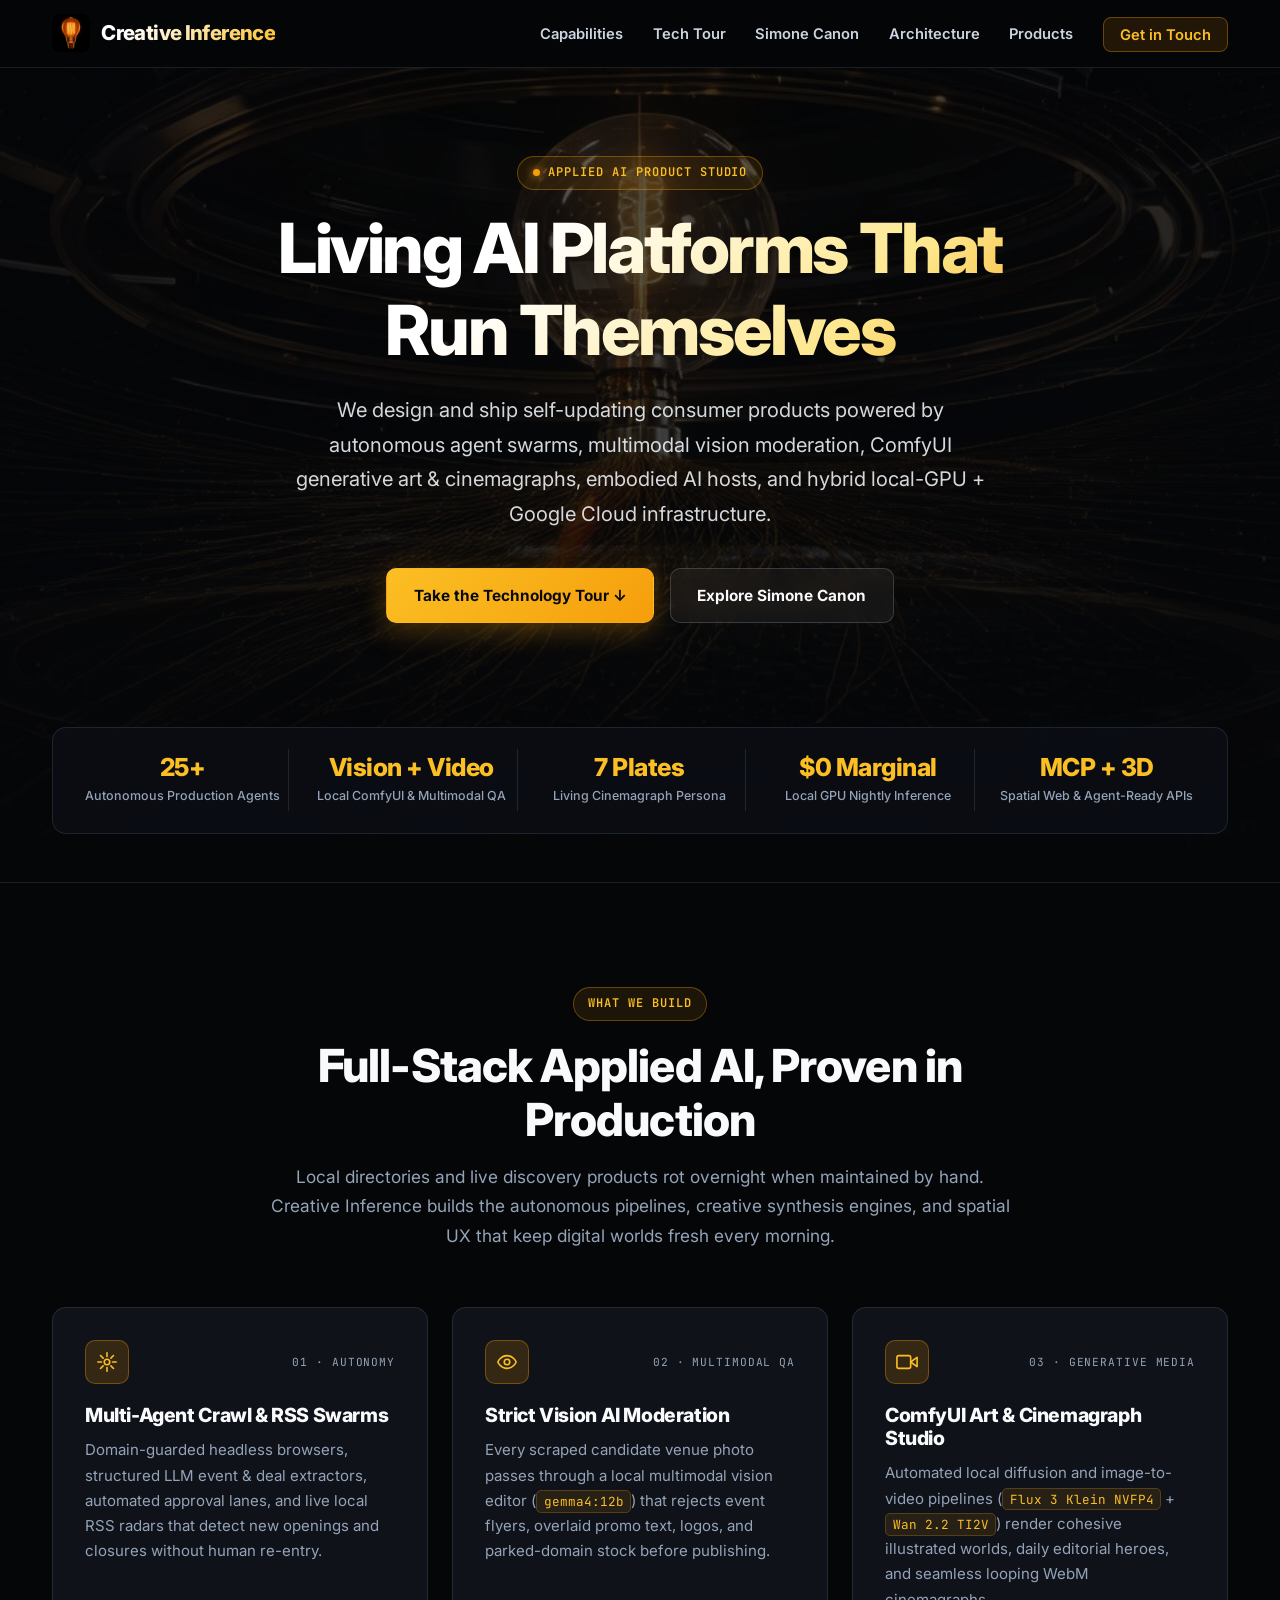
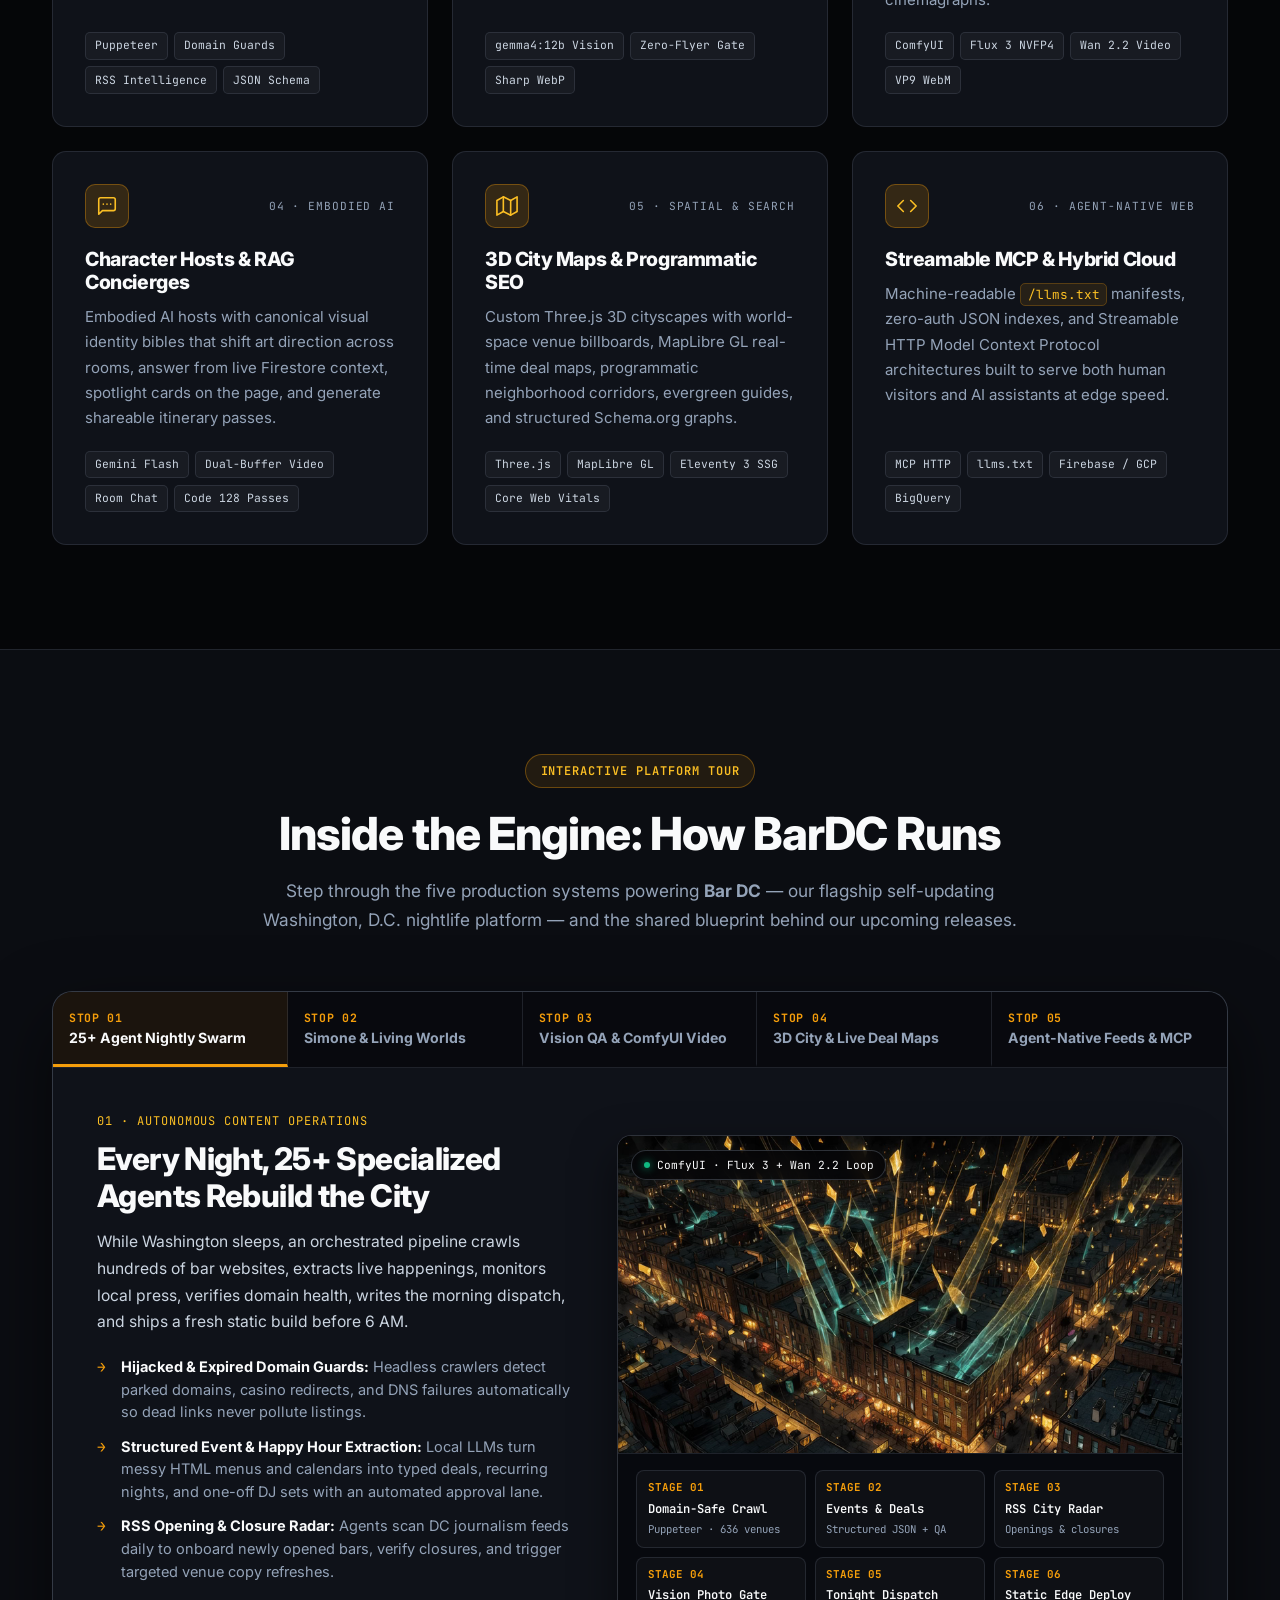
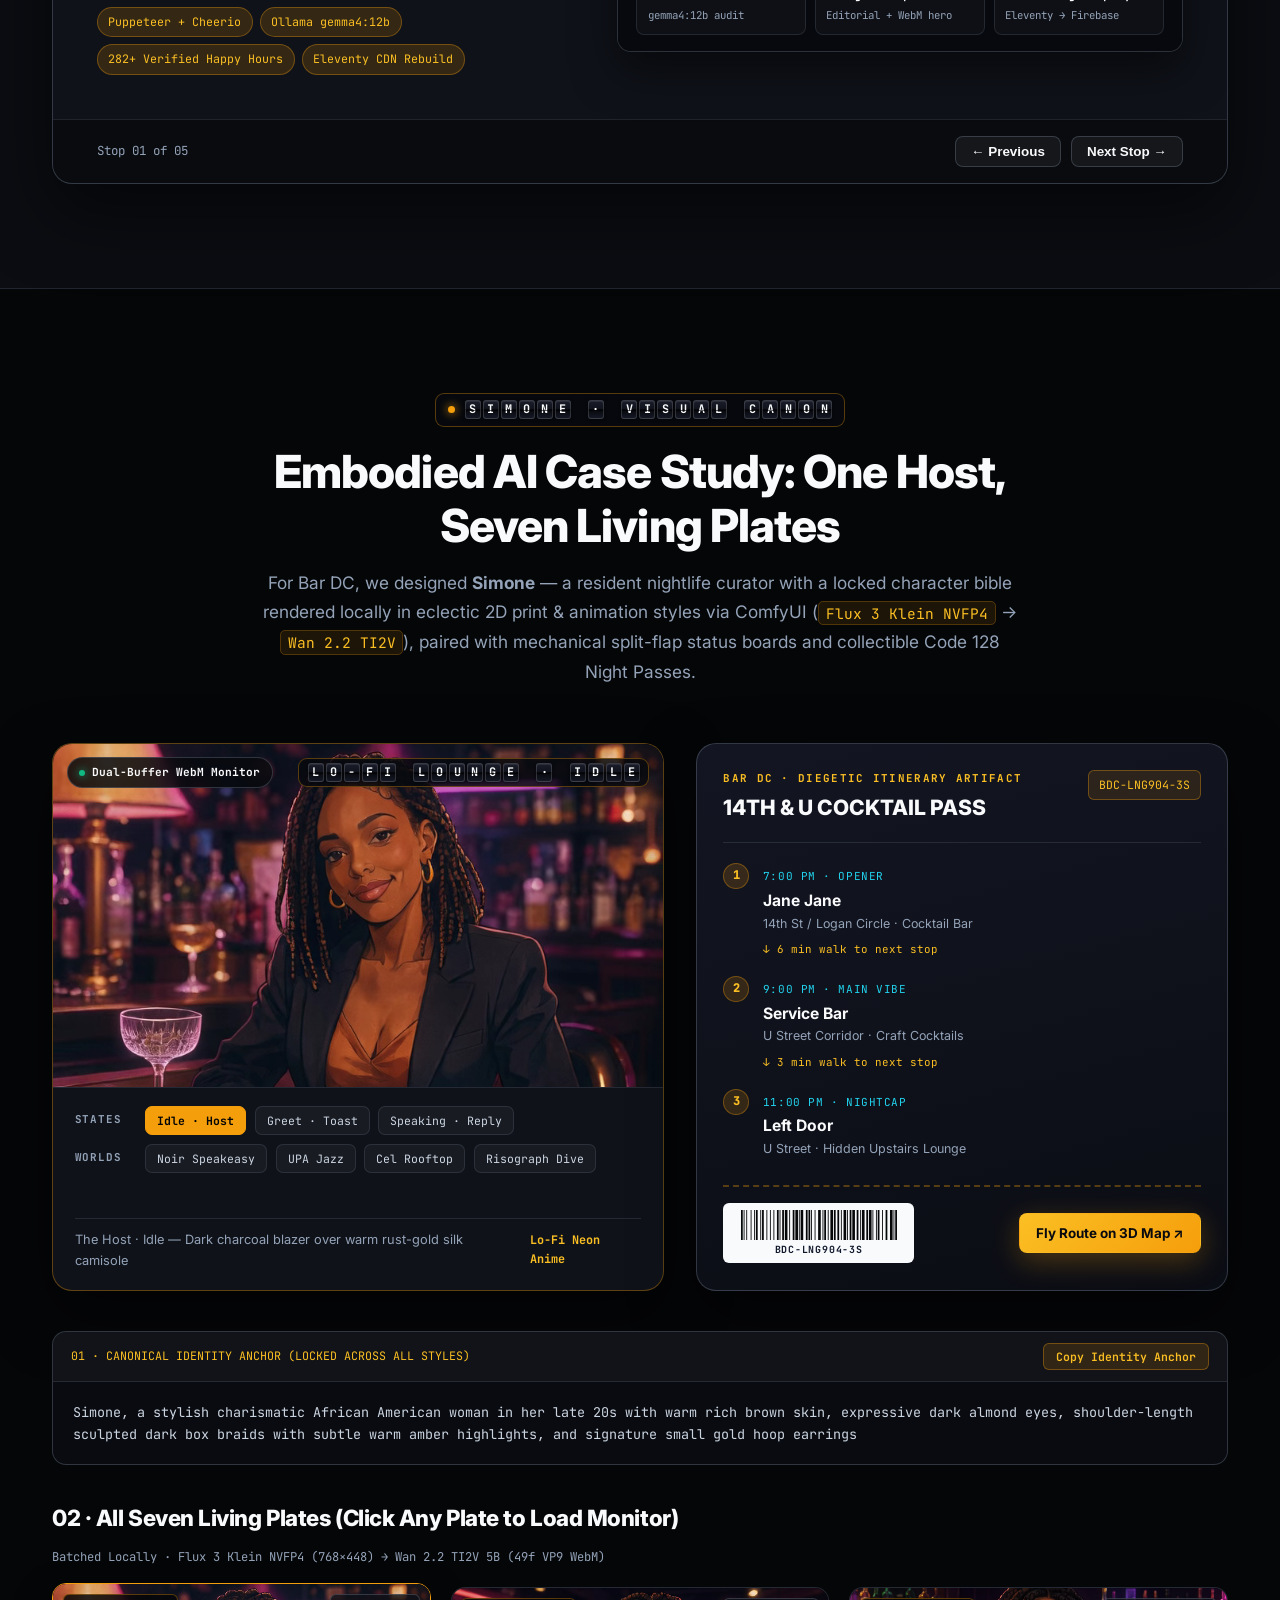
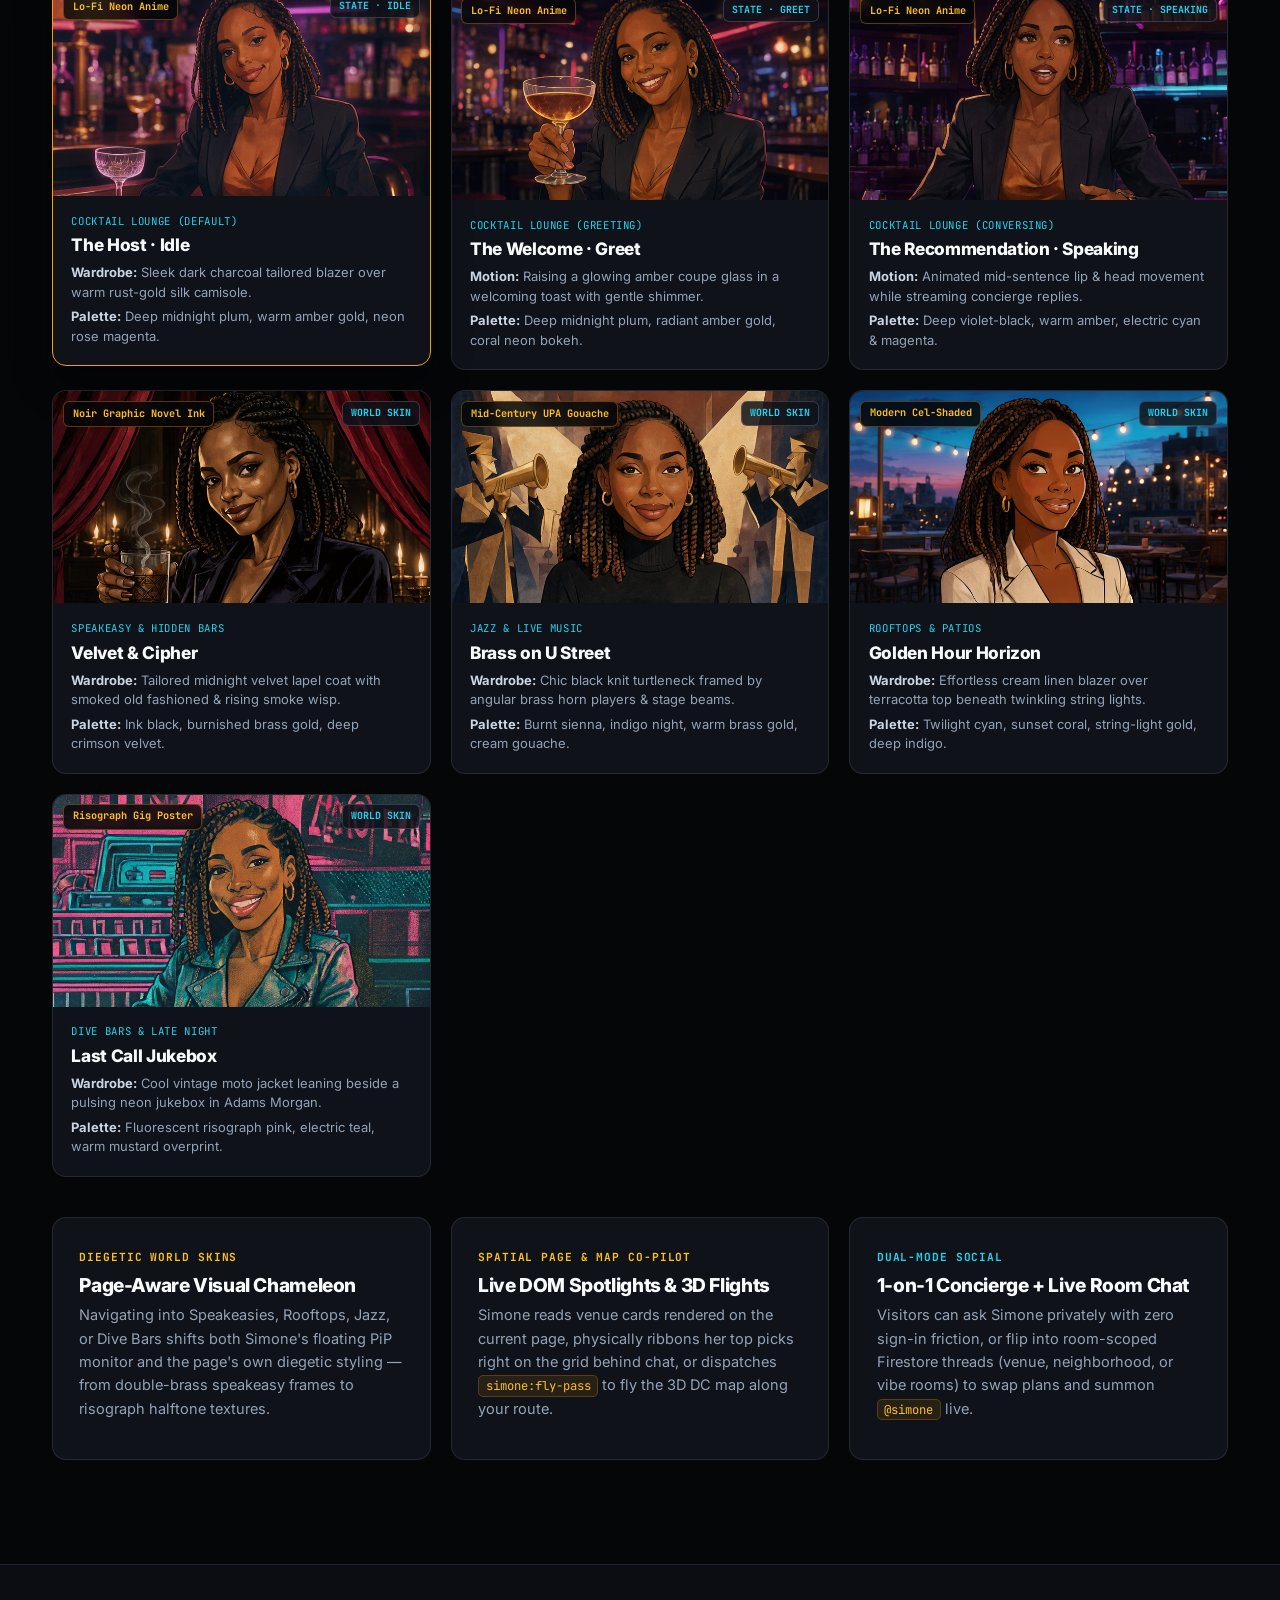
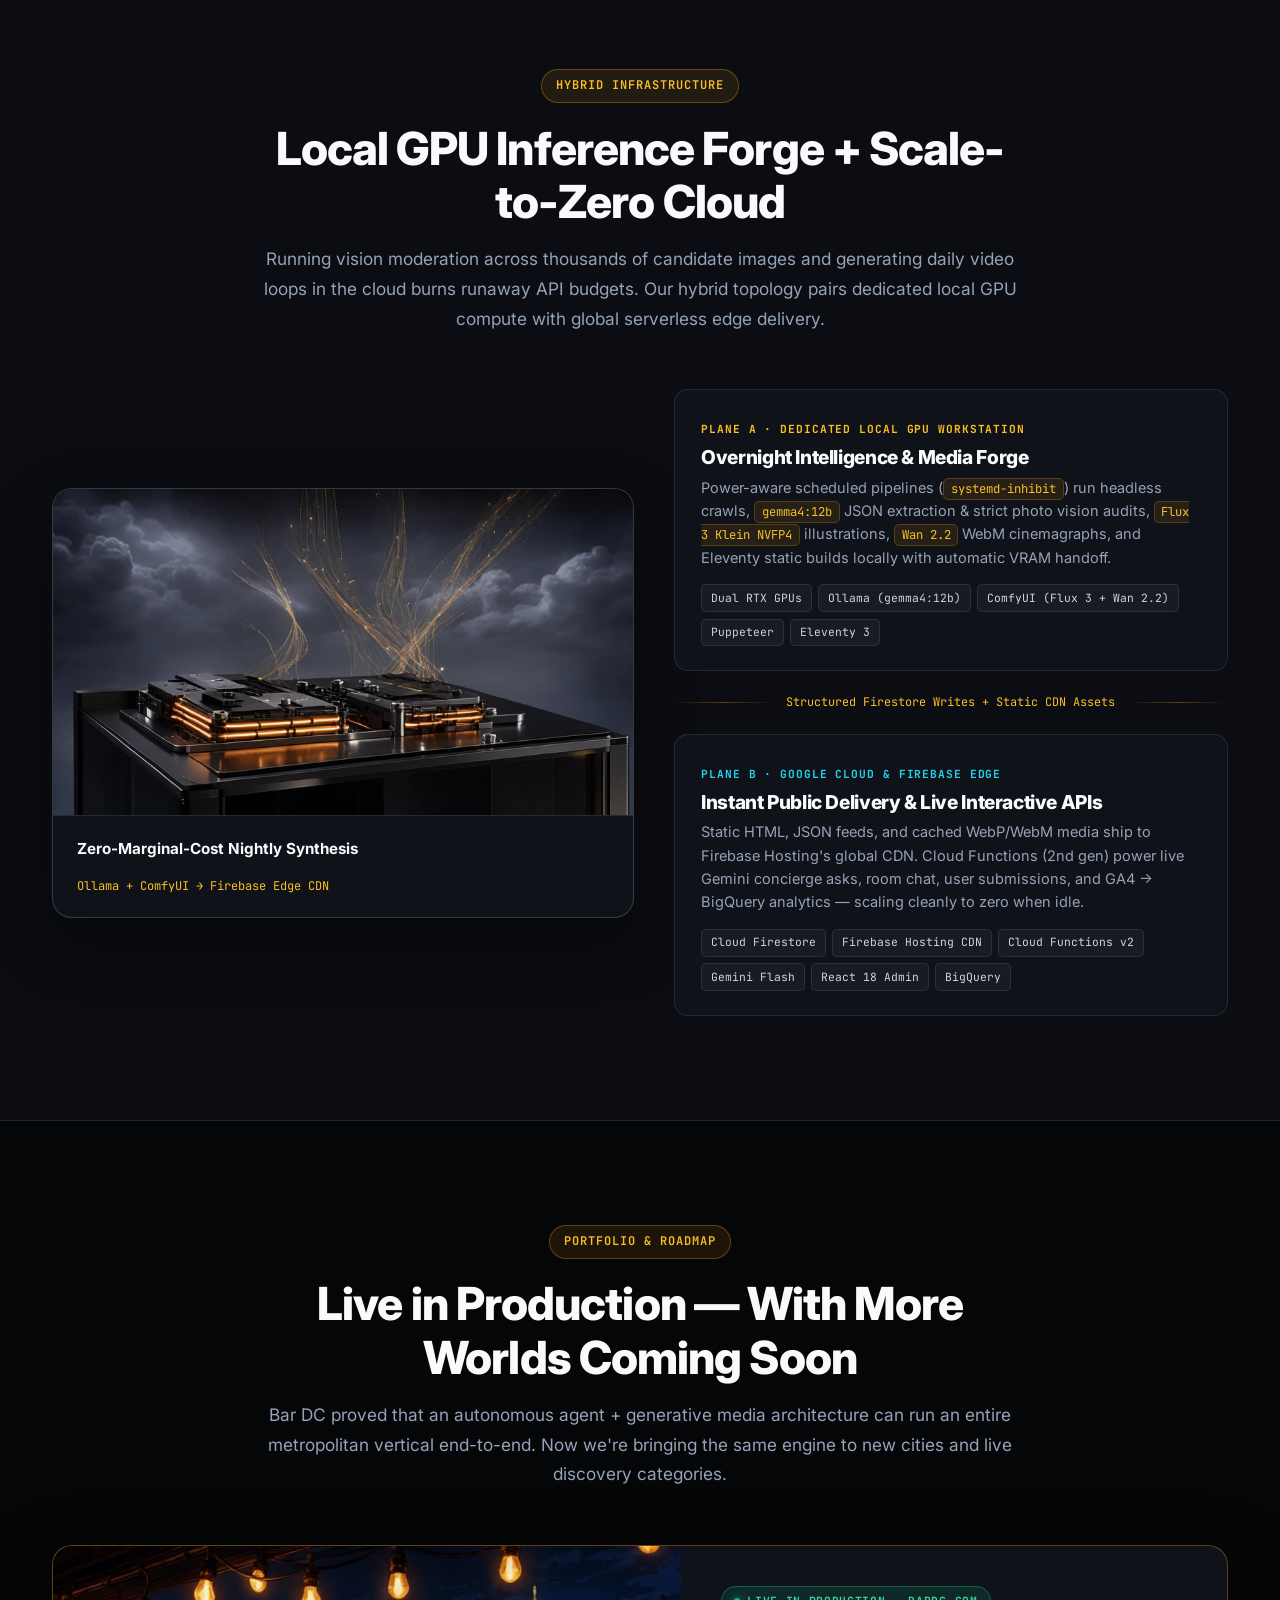
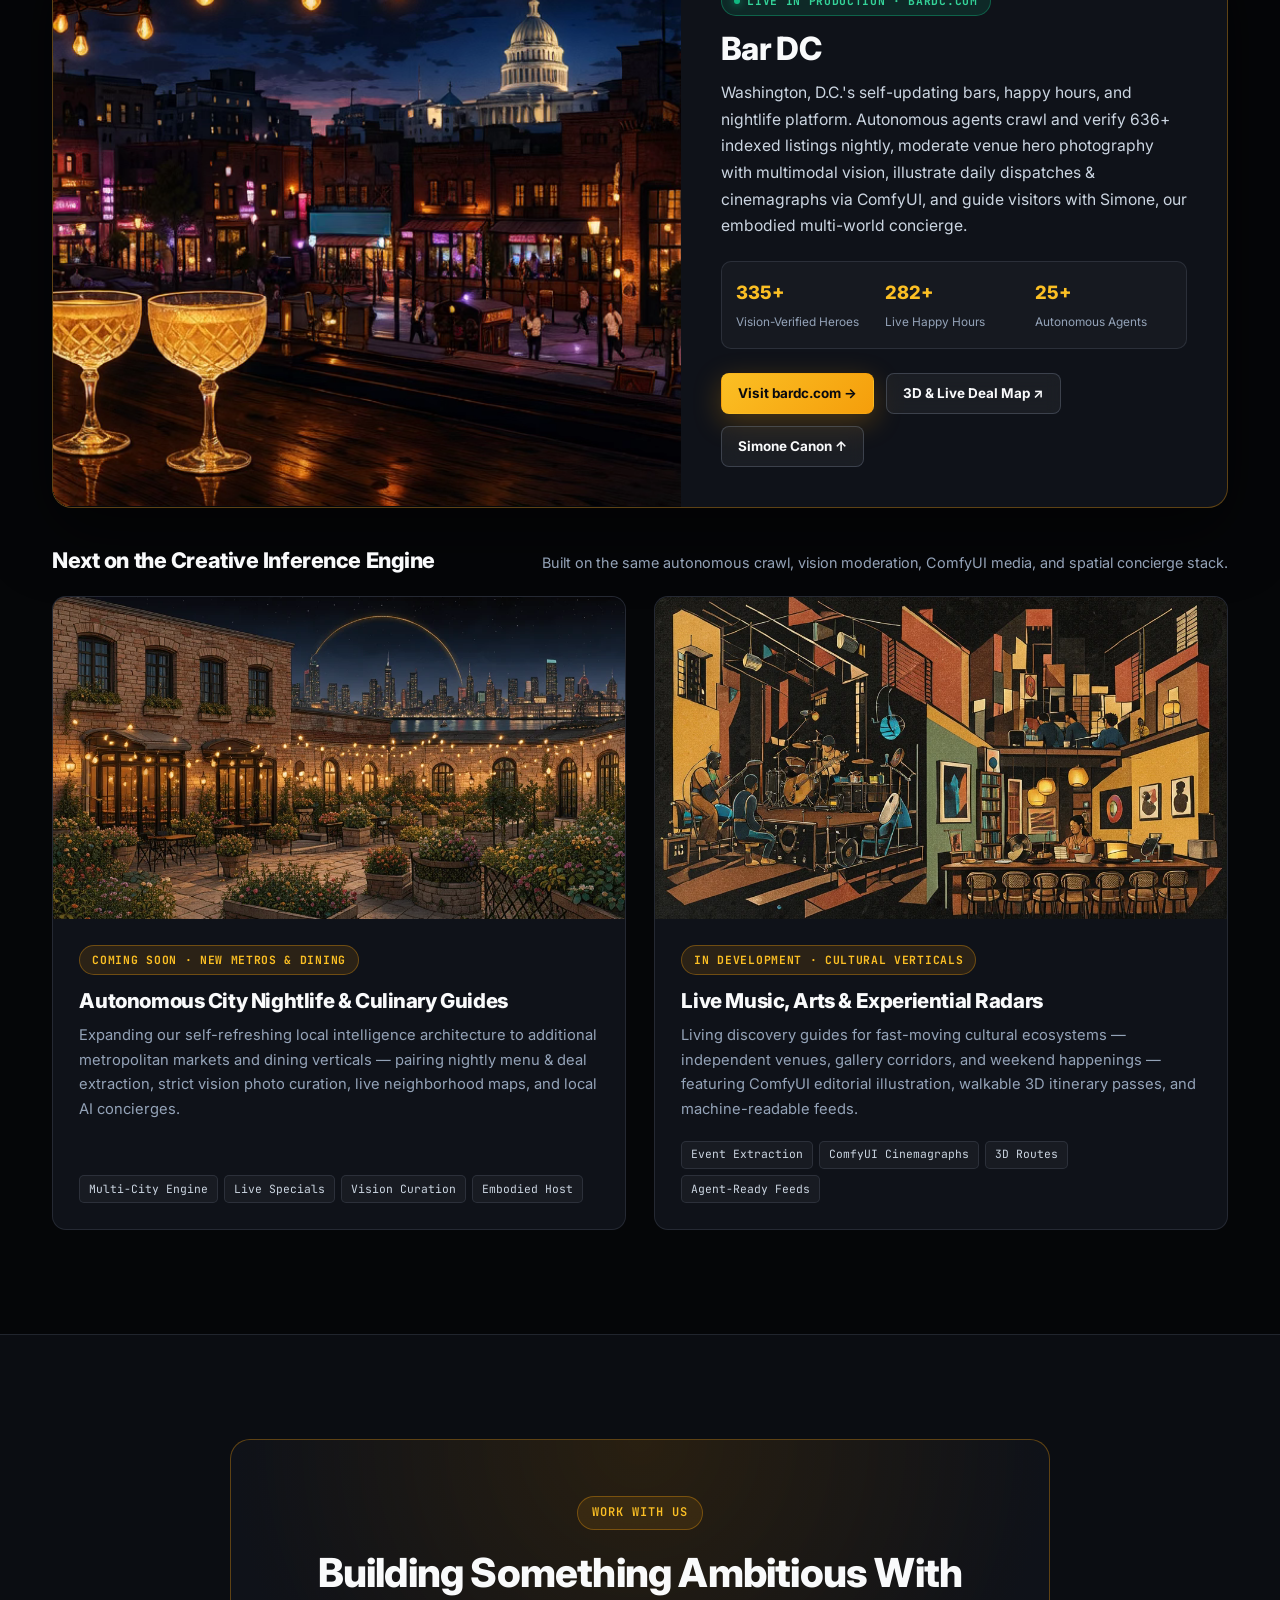
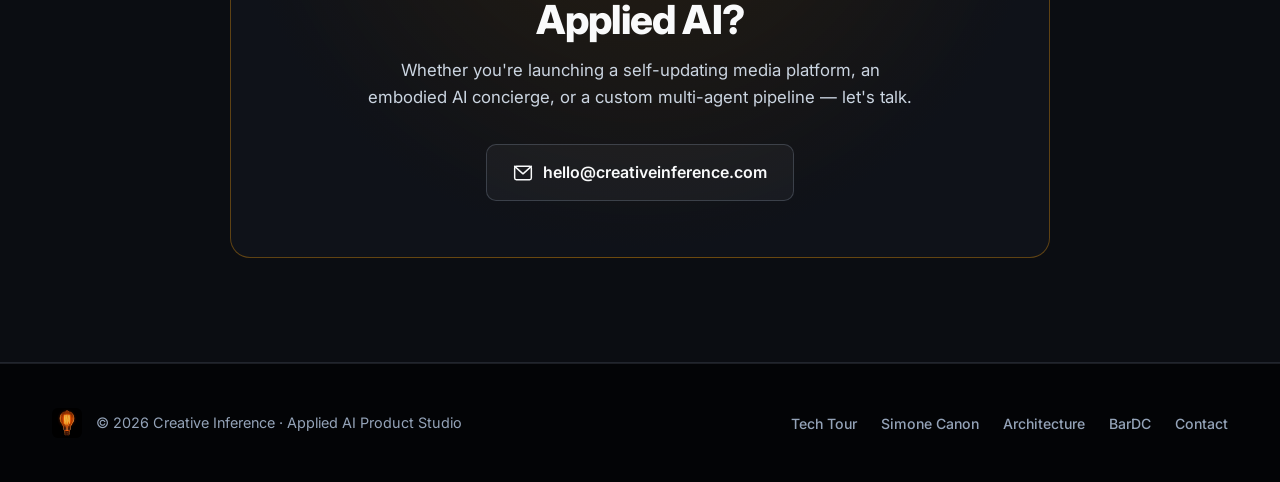
==== commit 79edf791: "Launch interactive BarDC technology tour, Simone visual canon, and ComfyUI cinemagraphs" ====
--- a/index.html
+++ b/index.html
@@ -4,12 +4,12 @@
 <head>
     <meta charset="UTF-8">
     <meta name="viewport" content="width=device-width, initial-scale=1.0">
-    <title>Creative Inference | AI Technology Studio</title>
-    <meta name="description" content="Creative Inference is an AI technology studio building intelligent agents, natural language search, and AI-powered platforms that ship to production.">
+    <title>Creative Inference | Applied AI Product Studio</title>
+    <meta name="description" content="Creative Inference builds self-updating consumer AI platforms — combining autonomous agent swarms, multimodal vision moderation, ComfyUI generative media, embodied concierges, 3D maps, and MCP-ready cloud architecture.">
 
     <!-- Open Graph -->
-    <meta property="og:title" content="Creative Inference | AI Technology Studio">
-    <meta property="og:description" content="We build at the frontier of applied AI — intelligent agents, natural language search, and AI-powered platforms.">
+    <meta property="og:title" content="Creative Inference | Applied AI Product Studio">
+    <meta property="og:description" content="Autonomous multi-agent pipelines, ComfyUI living art direction, embodied AI concierges, and hybrid GPU + cloud platforms shipped to production.">
     <meta property="og:image" content="https://creativeinference.com/img/og-image.jpg">
     <meta property="og:url" content="https://creativeinference.com">
     <meta property="og:type" content="website">
@@ -18,9 +18,9 @@
     <!-- Fonts -->
     <link rel="preconnect" href="https://fonts.googleapis.com">
     <link rel="preconnect" href="https://fonts.gstatic.com" crossorigin>
-    <link href="https://fonts.googleapis.com/css2?family=Inter:wght@400;600;700;800&display=swap" rel="stylesheet">
-
-    <link rel="stylesheet" href="styles.css">
+    <link href="https://fonts.googleapis.com/css2?family=Inter:wght@400;500;600;700;800&family=JetBrains+Mono:wght@500;600;700&display=swap" rel="stylesheet">
+
+    <link rel="stylesheet" href="styles.css?v=20261121b">
     <link rel="icon" href="img/ci_logo.png" type="image/png">
 
     <!-- Google tag (gtag.js) -->
@@ -36,21 +36,22 @@
 <body>
     <!-- Header -->
     <header class="main-header">
-        <div class="container">
+        <div class="container header-inner">
             <a href="#" class="logo-link">
-                <img src="img/ci_logo.png" alt="Creative Inference Logo" class="nav-logo">
+                <img src="img/ci_logo.png" alt="Creative Inference Logo" class="nav-logo" width="38" height="38">
                 <span class="nav-logo-text">Creative Inference</span>
             </a>
             <button class="nav-toggle" aria-label="Toggle navigation" aria-expanded="false">
                 <span class="hamburger"></span>
             </button>
-            <nav class="main-nav" id="main-nav">
+            <nav class="main-nav" id="main-nav" aria-label="Primary">
                 <ul>
-                    <li><a href="#about">About</a></li>
                     <li><a href="#capabilities">Capabilities</a></li>
-                    <li><a href="#projects">Projects</a></li>
-                    <li><a href="#tech">Tech</a></li>
-                    <li><a href="#contact">Contact</a></li>
+                    <li><a href="#tour">Tech Tour</a></li>
+                    <li><a href="#simone">Simone Canon</a></li>
+                    <li><a href="#architecture">Architecture</a></li>
+                    <li><a href="#projects">Products</a></li>
+                    <li><a href="#contact" class="nav-cta">Get in Touch</a></li>
                 </ul>
             </nav>
         </div>
@@ -58,286 +59,918 @@
 
     <!-- Hero Section -->
     <section id="hero" class="hero-section">
-        <div class="hero-bg">
-            <img src="img/hero-bg.jpg" alt="" class="hero-bg-image">
+        <div class="hero-media" aria-hidden="true">
+            <img src="media/hero-studio.webp" alt="" class="hero-bg-image" fetchpriority="high">
+            <video class="hero-video" autoplay loop muted playsinline preload="metadata" poster="media/hero-studio.webp">
+                <source src="media/hero-studio.webm" type="video/webm">
+            </video>
         </div>
         <div class="hero-overlay"></div>
+
         <div class="container hero-content">
-            <h1 class="hero-title animate-on-scroll">Building at the Frontier of AI</h1>
-            <p class="hero-subtitle animate-on-scroll">An AI technology studio crafting intelligent agents, natural language search, and AI-powered platforms that ship to production.</p>
+            <div class="eyebrow">
+                <span class="eyebrow-dot" aria-hidden="true"></span>
+                <span>Applied AI Product Studio</span>
+            </div>
+            <h1 class="hero-title">Living AI Platforms That Run Themselves</h1>
+            <p class="hero-subtitle">
+                We design and ship self-updating consumer products powered by autonomous agent swarms, multimodal vision moderation, ComfyUI generative art &amp; cinemagraphs, embodied AI hosts, and hybrid local-GPU + Google Cloud infrastructure.
+            </p>
             <div class="hero-buttons">
-                <a href="#projects" class="btn btn-primary">View Our Work</a>
-                <a href="#contact" class="btn btn-secondary">Get in Touch</a>
+                <a href="#tour" class="btn btn-primary">Take the Technology Tour &darr;</a>
+                <a href="#simone" class="btn btn-secondary">Explore Simone Canon</a>
+            </div>
+        </div>
+
+        <div class="container hero-metrics">
+            <div class="metrics-strip">
+                <div class="metric-item">
+                    <span class="metric-val">25+</span>
+                    <span class="metric-lbl">Autonomous Production Agents</span>
+                </div>
+                <div class="metric-item">
+                    <span class="metric-val">Vision + Video</span>
+                    <span class="metric-lbl">Local ComfyUI &amp; Multimodal QA</span>
+                </div>
+                <div class="metric-item">
+                    <span class="metric-val">7 Plates</span>
+                    <span class="metric-lbl">Living Cinemagraph Persona</span>
+                </div>
+                <div class="metric-item">
+                    <span class="metric-val">$0 Marginal</span>
+                    <span class="metric-lbl">Local GPU Nightly Inference</span>
+                </div>
+                <div class="metric-item">
+                    <span class="metric-val">MCP + 3D</span>
+                    <span class="metric-lbl">Spatial Web &amp; Agent-Ready APIs</span>
+                </div>
             </div>
         </div>
     </section>
 
-    <!-- About Section -->
-    <section id="about" class="about-section">
-        <div class="container">
-            <div class="about-content animate-on-scroll">
-                <h2>Who We Are</h2>
-                <p>Creative Inference is an independent AI technology studio. We design, build, and ship products powered by artificial intelligence — from autonomous agents and natural language search to AI-driven curation and content generation. Local directories go stale overnight; we build the agent pipelines, cloud infrastructure, and engagement layers that keep products fresh and ship them to production.</p>
-            </div>
-        </div>
-    </section>
-
     <!-- Capabilities Section -->
-    <section id="capabilities" class="capabilities-section">
-        <div class="container">
-            <div class="section-header">
-                <h2>What We Do</h2>
-                <p>Full-stack capabilities across the applied-AI stack.</p>
-            </div>
-            <div class="capabilities-grid">
-                <div class="capability-card animate-on-scroll">
-                    <div class="capability-icon">
-                        <svg viewBox="0 0 24 24" fill="none" stroke="currentColor" stroke-width="1.5" stroke-linecap="round" stroke-linejoin="round">
-                            <path d="M12 2a4 4 0 0 1 4 4c0 1.95-1.4 3.58-3.25 3.93L12 22"/>
-                            <path d="M8 6a4 4 0 0 1 8 0"/>
-                            <path d="M5 10a7 7 0 0 0 14 0"/>
-                            <circle cx="12" cy="6" r="1"/>
-                        </svg>
-                    </div>
-                    <h3>AI Agents &amp; Automation</h3>
-                    <p>Multi-agent systems that detect, reason, and act — automating pipelines that used to need a human in the loop.</p>
-                </div>
-                <div class="capability-card animate-on-scroll">
-                    <div class="capability-icon">
-                        <svg viewBox="0 0 24 24" fill="none" stroke="currentColor" stroke-width="1.5" stroke-linecap="round" stroke-linejoin="round">
-                            <circle cx="11" cy="11" r="7"/>
-                            <path d="M21 21l-4.3-4.3"/>
-                        </svg>
-                    </div>
-                    <h3>Natural Language Search</h3>
-                    <p>Semantic and conversational search that understands intent, powered by large language models and embeddings.</p>
-                </div>
-                <div class="capability-card animate-on-scroll">
-                    <div class="capability-icon">
-                        <svg viewBox="0 0 24 24" fill="none" stroke="currentColor" stroke-width="1.5" stroke-linecap="round" stroke-linejoin="round">
-                            <path d="M12 3l2.2 5.4L20 9.3l-4 3.9.9 5.6L12 16.1 7.1 18.8 8 13.2l-4-3.9 5.8-.9z"/>
-                        </svg>
-                    </div>
-                    <h3>AI Curation &amp; Content</h3>
-                    <p>Automated curation, ranking, and AI-generated content that keeps products fresh without manual effort.</p>
-                </div>
-                <div class="capability-card animate-on-scroll">
-                    <div class="capability-icon">
-                        <svg viewBox="0 0 24 24" fill="none" stroke="currentColor" stroke-width="1.5" stroke-linecap="round" stroke-linejoin="round">
-                            <path d="M17.5 19a4.5 4.5 0 0 0 .5-8.97A6 6 0 0 0 6.34 9.5 4 4 0 0 0 7 17.5"/>
-                            <path d="M8 19h9.5"/>
-                        </svg>
-                    </div>
-                    <h3>Cloud Infrastructure</h3>
-                    <p>Production-grade deployments on Google Cloud — scalable, observable, and built to run AI workloads reliably.</p>
-                </div>
-            </div>
-        </div>
-    </section>
-
-    <!-- Projects Section -->
-    <section id="projects" class="projects-section">
-        <div class="container">
-            <div class="section-header">
-                <h2>What We've Built</h2>
-                <p>AI-powered products, shipped to production.</p>
-            </div>
-
-            <!-- Project Grid -->
-            <div class="projects-grid">
-
-                <!-- BarDC -->
-                <article class="project-card animate-on-scroll" data-category="ai">
-                    <a href="https://bardc.com" target="_blank" rel="noopener" class="project-link">
-                        <div class="project-image-wrapper">
-                            <img src="img/bardc-thumb.jpg" alt="BarDC - AI-powered bar directory" class="project-image" loading="lazy">
-                            <div class="project-overlay">
-                                <span class="project-visit">Visit Site &rarr;</span>
-                            </div>
-                        </div>
-                        <div class="project-content">
-                            <h3 class="project-title">BarDC</h3>
-                            <p class="project-description">AI-powered bar and club directory for Washington, D.C. Autonomous Gemini agents crawl and structure venue data nightly on Google Cloud; Eleventy + Firebase deliver a fast public site with Bar Matey chat, ratings, and member features.</p>
-                            <div class="project-tech">
-                                <span>Gemini</span>
-                                <span>AI Agents</span>
-                                <span>GCP</span>
-                                <span>Firebase</span>
-                                <span>Eleventy</span>
-                                <span>Puppeteer</span>
-                                <span>NLP / Chat</span>
-                                <span>three.js</span>
-                            </div>
-                        </div>
-                    </a>
-                </article>
-
-            </div>
-        </div>
-    </section>
-
-    <!-- Tech Tour Section -->
-    <section id="tech" class="tech-section">
+    <section id="capabilities" class="section">
         <div class="container">
             <div class="section-header animate-on-scroll">
-                <h2>Under the Hood: BarDC</h2>
-                <p>Happy hours change, events disappear, ratings drift — and editorial teams can't manually keep hundreds of bars current. Here's how Bar DC turns the messy open web into a nightlife guide that refreshes itself overnight.</p>
-            </div>
-
-            <!-- Stats -->
-            <div class="tech-stats">
-                <div class="stat animate-on-scroll">
-                    <span class="stat-number">15+</span>
-                    <span class="stat-label">Autonomous agents</span>
-                </div>
-                <div class="stat animate-on-scroll">
-                    <span class="stat-number">Gemini</span>
-                    <span class="stat-label">Reasoning &amp; generation</span>
-                </div>
-                <div class="stat animate-on-scroll">
-                    <span class="stat-number">Nightly</span>
-                    <span class="stat-label">Self-refreshing pipeline</span>
-                </div>
-                <div class="stat animate-on-scroll">
-                    <span class="stat-number">$0 idle</span>
-                    <span class="stat-label">Serverless, scale-to-zero</span>
-                </div>
-            </div>
-
-            <!-- Agent Pipeline -->
-            <div class="tech-block">
-                <h3 class="tech-block-title">The Agent Pipeline</h3>
-                <p class="tech-block-intro">Every night a fleet of specialized AI agents runs end to end. Each agent does one job well and hands off to the next — with a human-in-the-loop approval lane when the scrape is uncertain.</p>
-                <ol class="pipeline">
-                    <li class="pipeline-step animate-on-scroll">
-                        <span class="pipeline-num">01</span>
-                        <div class="pipeline-body">
-                            <h4>Crawl</h4>
-                            <p>A headless-Chrome agent visits each venue's website, walking up to 10 pages and storing the raw content.</p>
-                            <span class="pipeline-tech">Puppeteer</span>
-                        </div>
-                    </li>
-                    <li class="pipeline-step animate-on-scroll">
-                        <span class="pipeline-num">02</span>
-                        <div class="pipeline-body">
-                            <h4>Extract</h4>
-                            <p>Gemini reads the unstructured HTML and pulls out structured events, happy-hour specials, and social links.</p>
-                            <span class="pipeline-tech">Gemini</span>
-                        </div>
-                    </li>
-                    <li class="pipeline-step animate-on-scroll">
-                        <span class="pipeline-num">03</span>
-                        <div class="pipeline-body">
-                            <h4>Enrich</h4>
-                            <p>Google Places adds official ratings, hours, price levels, photos, and fresh reviews for every venue.</p>
-                            <span class="pipeline-tech">Places API</span>
-                        </div>
-                    </li>
-                    <li class="pipeline-step animate-on-scroll">
-                        <span class="pipeline-num">04</span>
-                        <div class="pipeline-body">
-                            <h4>Curate</h4>
-                            <p>More agents categorize venues against a master taxonomy and write structured, on-brand descriptions from real reviews.</p>
-                            <span class="pipeline-tech">Gemini</span>
-                        </div>
-                    </li>
-                    <li class="pipeline-step animate-on-scroll">
-                        <span class="pipeline-num">05</span>
-                        <div class="pipeline-body">
-                            <h4>Editorialize</h4>
-                            <p>A multi-factor scorer picks the night's best events, then Gemini writes the daily "Tonight" article and generates its hero image.</p>
-                            <span class="pipeline-tech">Gemini + Image</span>
-                        </div>
-                    </li>
-                    <li class="pipeline-step animate-on-scroll">
-                        <span class="pipeline-num">06</span>
-                        <div class="pipeline-body">
-                            <h4>Publish</h4>
-                            <p>Eleventy rebuilds the whole site from the fresh data and deploys to a global CDN — live before the morning rush.</p>
-                            <span class="pipeline-tech">Eleventy</span>
-                        </div>
-                    </li>
-                </ol>
-            </div>
-
-            <!-- Architecture -->
-            <div class="tech-block">
-                <h3 class="tech-block-title">How It's Built</h3>
-                <p class="tech-block-intro">A serverless, scale-to-zero architecture on Google Cloud. It costs nothing when idle and handles traffic spikes for free.</p>
-                <div class="arch-grid">
-                    <div class="arch-card animate-on-scroll">
-                        <span class="arch-label">Data</span>
-                        <h4>Cloud Firestore</h4>
-                        <p>The single source of truth — venues, crawled content, events, happy hours, news, and the daily editorial all live here.</p>
-                    </div>
-                    <div class="arch-card animate-on-scroll">
-                        <span class="arch-label">Compute</span>
-                        <h4>Cloud Run + Gemini</h4>
-                        <p>The agent fleet runs as a containerized Cloud Run Job, triggered nightly by Cloud Scheduler, with Gemini as the reasoning engine.</p>
-                    </div>
-                    <div class="arch-card animate-on-scroll">
-                        <span class="arch-label">Delivery</span>
-                        <h4>Eleventy + Firebase</h4>
-                        <p>A static site generated at build time and served from Firebase Hosting's CDN — fast, cheap, and resilient.</p>
-                    </div>
-                </div>
-            </div>
-
-            <!-- Chatbot -->
-            <div class="tech-feature animate-on-scroll">
-                <div class="tech-feature-icon">
-                    <svg viewBox="0 0 24 24" fill="none" stroke="currentColor" stroke-width="1.5" stroke-linecap="round" stroke-linejoin="round">
-                        <path d="M21 15a2 2 0 0 1-2 2H7l-4 4V5a2 2 0 0 1 2-2h14a2 2 0 0 1 2 2z"/>
-                        <path d="M8 10h.01"/>
-                        <path d="M12 10h.01"/>
-                        <path d="M16 10h.01"/>
-                    </svg>
-                </div>
-                <div class="tech-feature-body">
-                    <h3>Meet "Bar Matey"</h3>
-                    <p>A witty AI bartender lives in the app's chat rooms. Ask it where to go and it answers from a continuously regenerated context of every venue and upcoming event — grounded in real data, aware of which neighborhood or venue room you're in. It's retrieval-augmented generation, wired straight into Firestore via a Cloud Function trigger.</p>
-                </div>
-            </div>
-
-            <!-- Engagement layer -->
-            <div class="tech-feature animate-on-scroll">
-                <div class="tech-feature-icon">
-                    <svg viewBox="0 0 24 24" fill="none" stroke="currentColor" stroke-width="1.5" stroke-linecap="round" stroke-linejoin="round">
-                        <path d="M16 21v-2a4 4 0 0 0-4-4H6a4 4 0 0 0-4 4v2"/>
-                        <circle cx="9" cy="7" r="4"/>
-                        <path d="M22 21v-2a4 4 0 0 0-3-3.87"/>
-                        <path d="M16 3.13a4 4 0 0 1 0 7.75"/>
-                    </svg>
-                </div>
-                <div class="tech-feature-body">
-                    <h3>A Daily Product, Not Just a Directory</h3>
-                    <p>Beyond the static site: Google / Apple / email accounts, favorites and “For You Tonight,” multi-axis ratings, “I’m going tonight” presence, contributor event submissions, morning push digests, a three.js night-city map, and a React admin — the engagement layer that turns structured venue data into a product people return to.</p>
-                </div>
+                <div class="eyebrow">What We Build</div>
+                <h2>Full-Stack Applied AI, Proven in Production</h2>
+                <p>Local directories and live discovery products rot overnight when maintained by hand. Creative Inference builds the autonomous pipelines, creative synthesis engines, and spatial UX that keep digital worlds fresh every morning.</p>
+            </div>
+
+            <div class="capabilities-grid">
+                <!-- 1 -->
+                <article class="capability-card animate-on-scroll">
+                    <div class="cap-top">
+                        <div class="capability-icon">
+                            <svg viewBox="0 0 24 24" fill="none" stroke="currentColor" stroke-width="1.75" stroke-linecap="round" stroke-linejoin="round">
+                                <circle cx="12" cy="12" r="3"></circle>
+                                <path d="M12 2v4M12 18v4M4.93 4.93l2.83 2.83M16.24 16.24l2.83 2.83M2 12h4M18 12h4M4.93 19.07l2.83-2.83M16.24 7.76l2.83-2.83"></path>
+                            </svg>
+                        </div>
+                        <span class="cap-kicker">01 · Autonomy</span>
+                    </div>
+                    <h3>Multi-Agent Crawl &amp; RSS Swarms</h3>
+                    <p>Domain-guarded headless browsers, structured LLM event &amp; deal extractors, automated approval lanes, and live local RSS radars that detect new openings and closures without human re-entry.</p>
+                    <div class="cap-tags">
+                        <span>Puppeteer</span>
+                        <span>Domain Guards</span>
+                        <span>RSS Intelligence</span>
+                        <span>JSON Schema</span>
+                    </div>
+                </article>
+
+                <!-- 2 -->
+                <article class="capability-card animate-on-scroll">
+                    <div class="cap-top">
+                        <div class="capability-icon">
+                            <svg viewBox="0 0 24 24" fill="none" stroke="currentColor" stroke-width="1.75" stroke-linecap="round" stroke-linejoin="round">
+                                <path d="M2 12s3-7 10-7 10 7 10 7-3 7-10 7-10-7-10-7Z"></path>
+                                <circle cx="12" cy="12" r="3"></circle>
+                            </svg>
+                        </div>
+                        <span class="cap-kicker">02 · Multimodal QA</span>
+                    </div>
+                    <h3>Strict Vision AI Moderation</h3>
+                    <p>Every scraped candidate venue photo passes through a local multimodal vision editor (<code>gemma4:12b</code>) that rejects event flyers, overlaid promo text, logos, and parked-domain stock before publishing.</p>
+                    <div class="cap-tags">
+                        <span>gemma4:12b Vision</span>
+                        <span>Zero-Flyer Gate</span>
+                        <span>Sharp WebP</span>
+                    </div>
+                </article>
+
+                <!-- 3 -->
+                <article class="capability-card animate-on-scroll">
+                    <div class="cap-top">
+                        <div class="capability-icon">
+                            <svg viewBox="0 0 24 24" fill="none" stroke="currentColor" stroke-width="1.75" stroke-linecap="round" stroke-linejoin="round">
+                                <polygon points="23 7 16 12 23 17 23 7"></polygon>
+                                <rect x="1" y="5" width="15" height="14" rx="2" ry="2"></rect>
+                            </svg>
+                        </div>
+                        <span class="cap-kicker">03 · Generative Media</span>
+                    </div>
+                    <h3>ComfyUI Art &amp; Cinemagraph Studio</h3>
+                    <p>Automated local diffusion and image-to-video pipelines (<code>Flux 3 Klein NVFP4</code> + <code>Wan 2.2 TI2V</code>) render cohesive illustrated worlds, daily editorial heroes, and seamless looping WebM cinemagraphs.</p>
+                    <div class="cap-tags">
+                        <span>ComfyUI</span>
+                        <span>Flux 3 NVFP4</span>
+                        <span>Wan 2.2 Video</span>
+                        <span>VP9 WebM</span>
+                    </div>
+                </article>
+
+                <!-- 4 -->
+                <article class="capability-card animate-on-scroll">
+                    <div class="cap-top">
+                        <div class="capability-icon">
+                            <svg viewBox="0 0 24 24" fill="none" stroke="currentColor" stroke-width="1.75" stroke-linecap="round" stroke-linejoin="round">
+                                <path d="M21 15a2 2 0 0 1-2 2H7l-4 4V5a2 2 0 0 1 2-2h14a2 2 0 0 1 2 2z"></path>
+                                <path d="M8 10h.01M12 10h.01M16 10h.01"></path>
+                            </svg>
+                        </div>
+                        <span class="cap-kicker">04 · Embodied AI</span>
+                    </div>
+                    <h3>Character Hosts &amp; RAG Concierges</h3>
+                    <p>Embodied AI hosts with canonical visual identity bibles that shift art direction across rooms, answer from live Firestore context, spotlight cards on the page, and generate shareable itinerary passes.</p>
+                    <div class="cap-tags">
+                        <span>Gemini Flash</span>
+                        <span>Dual-Buffer Video</span>
+                        <span>Room Chat</span>
+                        <span>Code 128 Passes</span>
+                    </div>
+                </article>
+
+                <!-- 5 -->
+                <article class="capability-card animate-on-scroll">
+                    <div class="cap-top">
+                        <div class="capability-icon">
+                            <svg viewBox="0 0 24 24" fill="none" stroke="currentColor" stroke-width="1.75" stroke-linecap="round" stroke-linejoin="round">
+                                <polygon points="1 6 1 22 8 18 16 22 23 18 23 2 16 6 8 2 1 6"></polygon>
+                                <line x1="8" y1="2" x2="8" y2="18"></line>
+                                <line x1="16" y1="6" x2="16" y2="22"></line>
+                            </svg>
+                        </div>
+                        <span class="cap-kicker">05 · Spatial &amp; Search</span>
+                    </div>
+                    <h3>3D City Maps &amp; Programmatic SEO</h3>
+                    <p>Custom Three.js 3D cityscapes with world-space venue billboards, MapLibre GL real-time deal maps, programmatic neighborhood corridors, evergreen guides, and structured Schema.org graphs.</p>
+                    <div class="cap-tags">
+                        <span>Three.js</span>
+                        <span>MapLibre GL</span>
+                        <span>Eleventy 3 SSG</span>
+                        <span>Core Web Vitals</span>
+                    </div>
+                </article>
+
+                <!-- 6 -->
+                <article class="capability-card animate-on-scroll">
+                    <div class="cap-top">
+                        <div class="capability-icon">
+                            <svg viewBox="0 0 24 24" fill="none" stroke="currentColor" stroke-width="1.75" stroke-linecap="round" stroke-linejoin="round">
+                                <polyline points="16 18 22 12 16 6"></polyline>
+                                <polyline points="8 6 2 12 8 18"></polyline>
+                            </svg>
+                        </div>
+                        <span class="cap-kicker">06 · Agent-Native Web</span>
+                    </div>
+                    <h3>Streamable MCP &amp; Hybrid Cloud</h3>
+                    <p>Machine-readable <code>/llms.txt</code> manifests, zero-auth JSON indexes, and Streamable HTTP Model Context Protocol architectures built to serve both human visitors and AI assistants at edge speed.</p>
+                    <div class="cap-tags">
+                        <span>MCP HTTP</span>
+                        <span>llms.txt</span>
+                        <span>Firebase / GCP</span>
+                        <span>BigQuery</span>
+                    </div>
+                </article>
             </div>
         </div>
     </section>
 
+    <!-- Interactive 5-Stop Technology Tour -->
+    <section id="tour" class="section section-alt">
+        <div class="container">
+            <div class="section-header animate-on-scroll">
+                <div class="eyebrow">Interactive Platform Tour</div>
+                <h2>Inside the Engine: How BarDC Runs</h2>
+                <p>Step through the five production systems powering <strong>Bar DC</strong> — our flagship self-updating Washington, D.C. nightlife platform — and the shared blueprint behind our upcoming releases.</p>
+            </div>
+
+            <div class="tour-shell animate-on-scroll">
+                <!-- Tour Stepper Tabs -->
+                <div class="tour-tabs" role="tablist" aria-label="Technology Tour Stops">
+                    <button class="tour-tab is-active" role="tab" aria-selected="true" aria-controls="tour-panel-0" id="tour-tab-0" type="button">
+                        <span class="tour-tab-num">STOP 01</span>
+                        <span class="tour-tab-label">25+ Agent Nightly Swarm</span>
+                    </button>
+                    <button class="tour-tab" role="tab" aria-selected="false" aria-controls="tour-panel-1" id="tour-tab-1" tabindex="-1" type="button">
+                        <span class="tour-tab-num">STOP 02</span>
+                        <span class="tour-tab-label">Simone &amp; Living Worlds</span>
+                    </button>
+                    <button class="tour-tab" role="tab" aria-selected="false" aria-controls="tour-panel-2" id="tour-tab-2" tabindex="-1" type="button">
+                        <span class="tour-tab-num">STOP 03</span>
+                        <span class="tour-tab-label">Vision QA &amp; ComfyUI Video</span>
+                    </button>
+                    <button class="tour-tab" role="tab" aria-selected="false" aria-controls="tour-panel-3" id="tour-tab-3" tabindex="-1" type="button">
+                        <span class="tour-tab-num">STOP 04</span>
+                        <span class="tour-tab-label">3D City &amp; Live Deal Maps</span>
+                    </button>
+                    <button class="tour-tab" role="tab" aria-selected="false" aria-controls="tour-panel-4" id="tour-tab-4" tabindex="-1" type="button">
+                        <span class="tour-tab-num">STOP 05</span>
+                        <span class="tour-tab-label">Agent-Native Feeds &amp; MCP</span>
+                    </button>
+                </div>
+
+                <!-- Tour Panels -->
+                <div class="tour-panels">
+                    <!-- STOP 01: Agent Swarm -->
+                    <div class="tour-panel is-active" id="tour-panel-0" role="tabpanel" aria-labelledby="tour-tab-0">
+                        <div class="tour-copy">
+                            <span class="tour-copy-kicker">01 · Autonomous Content Operations</span>
+                            <h3>Every Night, 25+ Specialized Agents Rebuild the City</h3>
+                            <p>While Washington sleeps, an orchestrated pipeline crawls hundreds of bar websites, extracts live happenings, monitors local press, verifies domain health, writes the morning dispatch, and ships a fresh static build before 6 AM.</p>
+                            <ul class="tour-bullets">
+                                <li><strong>Hijacked &amp; Expired Domain Guards:</strong> Headless crawlers detect parked domains, casino redirects, and DNS failures automatically so dead links never pollute listings.</li>
+                                <li><strong>Structured Event &amp; Happy Hour Extraction:</strong> Local LLMs turn messy HTML menus and calendars into typed deals, recurring nights, and one-off DJ sets with an automated approval lane.</li>
+                                <li><strong>RSS Opening &amp; Closure Radar:</strong> Agents scan DC journalism feeds daily to onboard newly opened bars, verify closures, and trigger targeted venue copy refreshes.</li>
+                            </ul>
+                            <div class="tour-pills">
+                                <span>Puppeteer + Cheerio</span>
+                                <span>Ollama gemma4:12b</span>
+                                <span>282+ Verified Happy Hours</span>
+                                <span>Eleventy CDN Rebuild</span>
+                            </div>
+                        </div>
+
+                        <div class="tour-stage">
+                            <div class="stage-media-wrap">
+                                <span class="stage-badge-top">
+                                    <span class="stage-badge-dot"></span>
+                                    <span>ComfyUI · Flux 3 + Wan 2.2 Loop</span>
+                                </span>
+                                <video class="ambient-video" autoplay loop muted playsinline preload="metadata" poster="media/tour-agents.webp">
+                                    <source src="media/tour-agents.webm" type="video/webm">
+                                </video>
+                            </div>
+                            <div class="stage-hud">
+                                <div class="hud-pipeline-grid">
+                                    <div class="hud-step">
+                                        <span class="hud-step-id">STAGE 01</span>
+                                        <span class="hud-step-name">Domain-Safe Crawl</span>
+                                        <span class="hud-step-meta">Puppeteer · 636 venues</span>
+                                    </div>
+                                    <div class="hud-step">
+                                        <span class="hud-step-id">STAGE 02</span>
+                                        <span class="hud-step-name">Events &amp; Deals</span>
+                                        <span class="hud-step-meta">Structured JSON + QA</span>
+                                    </div>
+                                    <div class="hud-step">
+                                        <span class="hud-step-id">STAGE 03</span>
+                                        <span class="hud-step-name">RSS City Radar</span>
+                                        <span class="hud-step-meta">Openings &amp; closures</span>
+                                    </div>
+                                    <div class="hud-step">
+                                        <span class="hud-step-id">STAGE 04</span>
+                                        <span class="hud-step-name">Vision Photo Gate</span>
+                                        <span class="hud-step-meta">gemma4:12b audit</span>
+                                    </div>
+                                    <div class="hud-step">
+                                        <span class="hud-step-id">STAGE 05</span>
+                                        <span class="hud-step-name">Tonight Dispatch</span>
+                                        <span class="hud-step-meta">Editorial + WebM hero</span>
+                                    </div>
+                                    <div class="hud-step">
+                                        <span class="hud-step-id">STAGE 06</span>
+                                        <span class="hud-step-name">Static Edge Deploy</span>
+                                        <span class="hud-step-meta">Eleventy → Firebase</span>
+                                    </div>
+                                </div>
+                            </div>
+                        </div>
+                    </div>
+
+                    <!-- STOP 02: Simone & Living Worlds -->
+                    <div class="tour-panel" id="tour-panel-1" role="tabpanel" aria-labelledby="tour-tab-1" hidden>
+                        <div class="tour-copy">
+                            <span class="tour-copy-kicker">02 · Embodied AI Host &amp; Character Canon</span>
+                            <h3>Meet Simone: Chameleon Host &amp; Spatial Co-Pilot</h3>
+                            <p>Instead of bolting on a generic chatbot bubble, Creative Inference engineered <strong>Simone</strong> — an embodied DC nightlife curator whose floating picture-in-picture monitor crossfades seamlessly across conversational states and neighborhood illustration styles.</p>
+                            <ul class="tour-bullets">
+                                <li><strong>Zero-Flicker Dual-Buffer Cinemagraphs:</strong> Dual <code>&lt;video&gt;</code> buffers preload and crossfade smoothly between <code>idle</code>, <code>greet</code>, <code>speaking</code>, and five distinct DC bar worlds.</li>
+                                <li><strong>Collectible Code 128 "DC Night Pass":</strong> Ask for an evening crawl and Simone prints a timed 3-stop ticket with Haversine walking intervals and a scannable Code 128 Set B SVG barcode.</li>
+                                <li><strong>DOM Spotlight &amp; Diegetic Skins:</strong> Physically ribbons <code>★ SIMONE'S #1 PICK</code> onto live venue cards and re-skins page borders &amp; halftones by vibe. <a href="#simone">See the full 7-plate Canon below &darr;</a></li>
+                            </ul>
+                            <div class="tour-pills">
+                                <span>Click Worlds on the Right &rarr;</span>
+                                <span>Dual-Buffer WebM</span>
+                                <span>Code 128 SVG Passes</span>
+                            </div>
+                        </div>
+
+                        <div class="tour-stage">
+                            <div class="stage-media-wrap">
+                                <span class="stage-badge-top">
+                                    <span class="stage-badge-dot"></span>
+                                    <span id="simoneStageBadge">Cocktail Lounge · Default Host</span>
+                                </span>
+                                <video id="simoneStageVideo" class="ambient-video simone-framed" loop muted playsinline preload="none" poster="media/simone/lounge-idle.webp">
+                                    <source src="media/simone/lounge-idle.webm" type="video/webm">
+                                </video>
+                            </div>
+                            <div class="simone-switcher">
+                                <div class="simone-world-btns" role="group" aria-label="Switch Simone visual world">
+                                    <button type="button" class="world-btn is-selected" aria-pressed="true"
+                                        data-video="media/simone/lounge-idle.webm"
+                                        data-poster="media/simone/lounge-idle.webp"
+                                        data-world="Cocktail Lounge · Default Host"
+                                        data-style="Lo-Fi Neon Anime">Lounge</button>
+                                    <button type="button" class="world-btn" aria-pressed="false"
+                                        data-video="media/simone/speakeasy.webm"
+                                        data-poster="media/simone/speakeasy.webp"
+                                        data-world="Velvet &amp; Cipher · Shaw Speakeasies"
+                                        data-style="Noir Graphic Novel Ink">Speakeasy</button>
+                                    <button type="button" class="world-btn" aria-pressed="false"
+                                        data-video="media/simone/jazz.webm"
+                                        data-poster="media/simone/jazz.webp"
+                                        data-world="Brass on U Street · Jazz &amp; Live Music"
+                                        data-style="Mid-Century UPA Gouache">Jazz Club</button>
+                                    <button type="button" class="world-btn" aria-pressed="false"
+                                        data-video="media/simone/rooftop.webm"
+                                        data-poster="media/simone/rooftop.webp"
+                                        data-world="Golden Hour Horizon · Rooftops"
+                                        data-style="Modern Cel-Shaded">Rooftop</button>
+                                    <button type="button" class="world-btn" aria-pressed="false"
+                                        data-video="media/simone/dive.webm"
+                                        data-poster="media/simone/dive.webp"
+                                        data-world="Last Call Jukebox · Adams Morgan Dives"
+                                        data-style="Risograph Gig Poster">Dive Bar</button>
+                                </div>
+                                <span class="simone-style-tag" id="simoneStyleTag">Style: Lo-Fi Neon Anime</span>
+                            </div>
+                            <div class="night-pass-preview">
+                                <div class="pass-stops">
+                                    <strong>DC NIGHT PASS:</strong> <span>01</span> Allegory &rarr; <span>02</span> Silver Lyan &rarr; <span>03</span> Death &amp; Co.
+                                </div>
+                                <a href="#simone" style="font-size:0.74rem;font-weight:700;">Interactive Pass Studio &darr;</a>
+                            </div>
+                        </div>
+                    </div>
+
+                    <!-- STOP 03: Vision Moderation & ComfyUI -->
+                    <div class="tour-panel" id="tour-panel-2" role="tabpanel" aria-labelledby="tour-tab-2" hidden>
+                        <div class="tour-copy">
+                            <span class="tour-copy-kicker">03 · Multimodal Quality Control &amp; Generative Art</span>
+                            <h3>Vision-Verified Photography Meets Bespoke Cinemagraphs</h3>
+                            <p>Automated directories usually look "scraped" — full of stretched logos, DJ flyers, and generic AI slop. We solved visual quality from both ends: strict multimodal vision filtering for real venue photos and curated 2D print styles for editorial media.</p>
+                            <ul class="tour-bullets">
+                                <li><strong>335+ Vision-Verified Venue Heroes:</strong> Candidate images scraped from official bar websites are inspected by <code>gemma4:12b</code> vision — approving clean interiors, rooftops, and cocktails while rejecting any overlaid text, flyers, or collages.</li>
+                                <li><strong>Zero-Thrash ComfyUI Batching:</strong> Nightly &amp; weekly media jobs unload LLM VRAM, batch all <code>Flux 3 Klein NVFP4</code> stills, then batch <code>Wan 2.2 TI2V</code> WebM loops for sub-600KB atmospheric motion.</li>
+                                <li><strong>Admin Override Controls:</strong> React ops dashboard lets editors lock, swap, or re-verify hero photography with one click.</li>
+                            </ul>
+                            <div class="tour-pills">
+                                <span>gemma4:12b Vision</span>
+                                <span>Flux 3 Klein NVFP4</span>
+                                <span>Wan 2.2 TI2V 5B</span>
+                                <span>335+ Venue Heroes</span>
+                            </div>
+                        </div>
+
+                        <div class="tour-stage">
+                            <div class="stage-media-wrap">
+                                <span class="stage-badge-top">
+                                    <span class="stage-badge-dot"></span>
+                                    <span>Generated Locally · Flux 3 + Wan 2.2 Cinemagraph</span>
+                                </span>
+                                <video class="ambient-video" loop muted playsinline preload="none" poster="media/bardc-showcase.webp">
+                                    <source src="media/bardc-showcase.webm" type="video/webm">
+                                </video>
+                            </div>
+                            <div class="stage-hud">
+                                <div class="vision-gate-row">
+                                    <div class="vision-verdict pass">
+                                        <span class="verdict-head">✓ VISION APPROVED (strictlyValid: true)</span>
+                                        <span class="verdict-desc">Clean text-free bar interiors, rooftop terraces, craft cocktails &amp; recognizable storefronts → normalized to 1200×675 WebP.</span>
+                                    </div>
+                                    <div class="vision-verdict reject">
+                                        <span class="verdict-head">✕ VISION REJECTED (Auto-Filtered)</span>
+                                        <span class="verdict-desc">Event flyers, promo text, wordmarks, menus, Yelp/Resy badges, collages &amp; parked-domain stock blocked automatically.</span>
+                                    </div>
+                                </div>
+                            </div>
+                        </div>
+                    </div>
+
+                    <!-- STOP 04: Spatial & Live Deal Engine -->
+                    <div class="tour-panel" id="tour-panel-3" role="tabpanel" aria-labelledby="tour-tab-3" hidden>
+                        <div class="tour-copy">
+                            <span class="tour-copy-kicker">04 · Spatial Discovery &amp; Real-Time Filtering</span>
+                            <h3>Explore the Night in 3D or Filter Deals Happening Right Now</h3>
+                            <p>Discovery shouldn't stop at a flat A–Z list. Bar DC pairs a custom Three.js 3D nocturnal city projection and an interactive MapLibre GL district explorer with real-time happy hour and event scoring.</p>
+                            <ul class="tour-bullets">
+                                <li><strong>Three.js + MapLibre Dual Spatial Stack:</strong> World-space billboard venue logo chips that scale cleanly on zoom, neighborhood camera flights, and walkable multi-stop <code>#pass=</code> routes.</li>
+                                <li><strong>Live Happy Hour &amp; Deal Engine:</strong> 282+ structured DC happy hours filterable by "Happening Right Now," day of week, neighborhood, and drink/food deal category.</li>
+                                <li><strong>SSR 0–10 Multi-Axis Ratings &amp; Corridors:</strong> Server-rendered vibe/drinks/music/value ratings, 10+ evergreen guides, and programmatic neighborhood × vibe corridors tuned for Core Web Vitals.</li>
+                            </ul>
+                            <div class="tour-pills">
+                                <span>Three.js 3D City</span>
+                                <span>MapLibre GL</span>
+                                <span>Live Deal Filters</span>
+                                <span>SSR 0–10 Ratings</span>
+                            </div>
+                        </div>
+
+                        <div class="tour-stage">
+                            <div class="stage-media-wrap">
+                                <span class="stage-badge-top">
+                                    <span class="stage-badge-dot"></span>
+                                    <span>Spatial Discovery · 3D City &amp; Walkable Night Passes</span>
+                                </span>
+                                <img src="media/tour-spatial-map.webp" alt="Isometric 3D nocturnal DC map with glowing venue pins and walkable route" loading="lazy" width="1280" height="720">
+                            </div>
+                            <div class="stage-hud">
+                                <div class="hud-pipeline-grid">
+                                    <div class="hud-step">
+                                        <span class="hud-step-id">SPATIAL 3D</span>
+                                        <span class="hud-step-name">Three.js Night City</span>
+                                        <span class="hud-step-meta">Billboard venue logos</span>
+                                    </div>
+                                    <div class="hud-step">
+                                        <span class="hud-step-id">VECTOR 2D</span>
+                                        <span class="hud-step-name">MapLibre GL DC</span>
+                                        <span class="hud-step-meta">#hood &amp; #pass deep links</span>
+                                    </div>
+                                    <div class="hud-step">
+                                        <span class="hud-step-id">LIVE PULSE</span>
+                                        <span class="hud-step-name">282+ Happy Hours</span>
+                                        <span class="hud-step-meta">"Live Now" deal clock</span>
+                                    </div>
+                                </div>
+                            </div>
+                        </div>
+                    </div>
+
+                    <!-- STOP 05: Agent-Native MCP -->
+                    <div class="tour-panel" id="tour-panel-4" role="tabpanel" aria-labelledby="tour-tab-4" hidden>
+                        <div class="tour-copy">
+                            <span class="tour-copy-kicker">05 · Built for Humans &amp; External AI Agents</span>
+                            <h3>Machine-Readable Feeds, <code>/llms.txt</code> &amp; Streamable MCP</h3>
+                            <p>Next-generation discovery happens inside AI assistants as often as search engines. Our platform architecture exposes structured static JSON feeds, a canonical <code>/llms.txt</code> manifest, and a read-only Streamable HTTP Model Context Protocol server module.</p>
+                            <ul class="tour-bullets">
+                                <li><strong>Zero-Auth Machine Feeds:</strong> Build-time <code>search.json</code> (636+ venues), <code>tonight.json</code>, <code>map.json</code>, and <code>city.json</code> serve structured context at CDN speed without scraping HTML.</li>
+                                <li><strong>4-Tool Streamable HTTP MCP Module:</strong> Exposes venue discovery, tonight's live happenings, neighborhood happy hours, and walkable 3-stop Night Pass builders over JSON-RPC 2.0.</li>
+                                <li><strong>Rich Schema Graph:</strong> Consolidated neighborhood hubs, 301 canonicalization, and <code>BarOrPub</code> / <code>Event</code> / <code>Article</code> JSON-LD keep search engines and LLMs aligned.</li>
+                            </ul>
+                            <div class="tour-pills">
+                                <span>Streamable HTTP MCP</span>
+                                <span>/llms.txt</span>
+                                <span>Zero-Auth JSON Feeds</span>
+                                <span>JSON-LD Schema</span>
+                            </div>
+                        </div>
+
+                        <div class="tour-stage mcp-stage-card">
+                            <div class="mcp-code-header">
+                                <span>Agent Feeds &amp; MCP Tool Spec</span>
+                                <button type="button" class="copy-btn" data-copy-target="bardcMcpSnippet">Copy Feed Commands</button>
+                            </div>
+                            <pre class="mcp-pre"><code id="bardcMcpSnippet">curl -s https://bardc.com/llms.txt
+curl -s https://bardc.com/data/tonight.json | jq .
+curl -s https://bardc.com/data/search.json | jq '.[0:3]'</code></pre>
+                            <div class="mcp-tools-grid">
+                                <div class="mcp-tool-box">
+                                    <code>search_dc_bars</code>
+                                    <span>Filter 636+ DC bars by vibe, keyword &amp; neighborhood.</span>
+                                </div>
+                                <div class="mcp-tool-box">
+                                    <code>get_tonight_events</code>
+                                    <span>Approved DJ sets, trivia, live music &amp; parties tonight.</span>
+                                </div>
+                                <div class="mcp-tool-box">
+                                    <code>get_happy_hours</code>
+                                    <span>Verified drink &amp; food specials by DC neighborhood.</span>
+                                </div>
+                                <div class="mcp-tool-box">
+                                    <code>build_night_pass</code>
+                                    <span>Builds a walkable 3-stop bar crawl + shareable map URL.</span>
+                                </div>
+                            </div>
+                        </div>
+                    </div>
+                </div>
+
+                <!-- Tour Footer Controls -->
+                <div class="tour-footer">
+                    <span class="tour-progress-text" id="tourStepCounter">Stop 01 of 05</span>
+                    <div class="tour-nav-btns">
+                        <button type="button" class="tour-nav-btn" id="tourPrevBtn" aria-label="Previous tour stop">&larr; Previous</button>
+                        <button type="button" class="tour-nav-btn" id="tourNextBtn" aria-label="Next tour stop">Next Stop &rarr;</button>
+                    </div>
+                </div>
+            </div>
+        </div>
+    </section>
+
+    <!-- Simone Character Canon & Embodied Concierge Deep-Dive -->
+    <section id="simone" class="section">
+        <div class="container">
+            <div class="section-header animate-on-scroll">
+                <div class="flap-badge-wrap">
+                    <span class="eyebrow-dot" aria-hidden="true"></span>
+                    <div class="flaps" data-flap="SIMONE · VISUAL CANON"></div>
+                </div>
+                <h2>Embodied AI Case Study: One Host, Seven Living Plates</h2>
+                <p>For Bar DC, we designed <strong>Simone</strong> — a resident nightlife curator with a locked character bible rendered locally in eclectic 2D print &amp; animation styles via ComfyUI (<code>Flux 3 Klein NVFP4</code> &rarr; <code>Wan 2.2 TI2V</code>), paired with mechanical split-flap status boards and collectible Code 128 Night Passes.</p>
+            </div>
+
+            <!-- Interactive Dual-Buffer Director's Monitor + Live Code 128 Night Pass -->
+            <div class="canon-studio-grid animate-on-scroll">
+                <!-- Left: Dual-Buffer Cinema Monitor -->
+                <div class="canon-monitor-card">
+                    <div class="dual-cinema-stage" id="canonDualStage">
+                        <div class="monitor-top-bar">
+                            <span class="monitor-pip-pill">
+                                <span class="stage-badge-dot"></span>
+                                <span>Dual-Buffer WebM Monitor</span>
+                            </span>
+                            <div class="flap-badge-wrap" style="margin:0;padding:0.28rem 0.55rem;">
+                                <div class="flaps" id="canonMonitorFlap" data-flap="LO-FI LOUNGE · IDLE" data-flap-manual></div>
+                            </div>
+                        </div>
+                        <video class="dual-cinema-video is-active" autoplay loop muted playsinline preload="metadata" poster="media/simone/lounge-idle.webp" src="media/simone/lounge-idle.webm"></video>
+                        <video class="dual-cinema-video" loop muted playsinline preload="metadata"></video>
+                    </div>
+
+                    <div class="monitor-controls">
+                        <div>
+                            <div class="control-group-row" style="margin-bottom:0.6rem;">
+                                <span class="control-group-label">States</span>
+                                <button type="button" class="canon-trigger-btn is-active" aria-pressed="true" data-canon-plate="lounge-idle">Idle · Host</button>
+                                <button type="button" class="canon-trigger-btn" aria-pressed="false" data-canon-plate="lounge-greet">Greet · Toast</button>
+                                <button type="button" class="canon-trigger-btn" aria-pressed="false" data-canon-plate="lounge-speaking">Speaking · Reply</button>
+                            </div>
+                            <div class="control-group-row">
+                                <span class="control-group-label">Worlds</span>
+                                <button type="button" class="canon-trigger-btn" aria-pressed="false" data-canon-plate="speakeasy">Noir Speakeasy</button>
+                                <button type="button" class="canon-trigger-btn" aria-pressed="false" data-canon-plate="jazz">UPA Jazz</button>
+                                <button type="button" class="canon-trigger-btn" aria-pressed="false" data-canon-plate="rooftop">Cel Rooftop</button>
+                                <button type="button" class="canon-trigger-btn" aria-pressed="false" data-canon-plate="dive">Risograph Dive</button>
+                            </div>
+                        </div>
+
+                        <div class="monitor-meta-line">
+                            <span id="canonMonitorTitle">The Host · Idle — Dark charcoal blazer over warm rust-gold silk camisole</span>
+                            <strong id="canonMonitorStyle">Lo-Fi Neon Anime</strong>
+                        </div>
+                    </div>
+                </div>
+
+                <!-- Right: Live Collectible Code 128 Set B Night Pass -->
+                <div class="night-pass-card">
+                    <div>
+                        <div class="pass-header">
+                            <div>
+                                <div class="pass-kicker">BAR DC · DIEGETIC ITINERARY ARTIFACT</div>
+                                <div class="pass-title" id="nightPassTitle">14TH &amp; U COCKTAIL PASS</div>
+                            </div>
+                            <span class="pass-serial" id="nightPassSerial">BDC-LNG904-3S</span>
+                        </div>
+
+                        <div class="pass-itinerary" id="nightPassStops"></div>
+                    </div>
+
+                    <div>
+                        <div class="pass-perforation" aria-hidden="true"></div>
+                        <div class="pass-footer">
+                            <div class="pass-barcode-box">
+                                <div id="nightPassBarcodeSvg"></div>
+                                <span class="pass-barcode-serial" id="nightPassBarcodeCode">BDC-LNG904-3S</span>
+                            </div>
+                            <a id="nightPassMapLink" href="https://bardc.com/map/#pass=jane-jane,service-bar,left-door" target="_blank" rel="noopener" class="btn btn-primary btn-sm">Fly Route on 3D Map &nearr;</a>
+                        </div>
+                    </div>
+                </div>
+            </div>
+
+            <!-- Canonical Identity Anchor -->
+            <div class="identity-anchor-box animate-on-scroll">
+                <div class="identity-anchor-top">
+                    <span>01 · CANONICAL IDENTITY ANCHOR (LOCKED ACROSS ALL STYLES)</span>
+                    <button type="button" class="copy-btn" data-copy-target="simoneIdentityPrompt">Copy Identity Anchor</button>
+                </div>
+                <p id="simoneIdentityPrompt">Simone, a stylish charismatic African American woman in her late 20s with warm rich brown skin, expressive dark almond eyes, shoulder-length sculpted dark box braids with subtle warm amber highlights, and signature small gold hoop earrings</p>
+            </div>
+
+            <!-- Full 7-Plate Living Cinemagraph Gallery -->
+            <div class="canon-plates-subhead animate-on-scroll">
+                <h3>02 · All Seven Living Plates (Click Any Plate to Load Monitor)</h3>
+                <span>Batched Locally · Flux 3 Klein NVFP4 (768×448) &rarr; Wan 2.2 TI2V 5B (49f VP9 WebM)</span>
+            </div>
+
+            <div class="canon-plates-grid animate-on-scroll">
+                <!-- 1: lounge-idle -->
+                <article class="canon-plate-card is-selected" data-canon-plate="lounge-idle">
+                    <div class="canon-plate-viewport">
+                        <video loop muted playsinline preload="metadata" poster="media/simone/lounge-idle.webp">
+                            <source src="media/simone/lounge-idle.webm" type="video/webm">
+                        </video>
+                        <span class="canon-plate-style-badge">Lo-Fi Neon Anime</span>
+                        <span class="canon-plate-role-badge">State · Idle</span>
+                    </div>
+                    <div class="canon-plate-body">
+                        <span class="canon-plate-world">Cocktail Lounge (Default)</span>
+                        <h4>The Host · Idle</h4>
+                        <p class="canon-plate-meta"><strong>Wardrobe:</strong> Sleek dark charcoal tailored blazer over warm rust-gold silk camisole.</p>
+                        <p class="canon-plate-meta"><strong>Palette:</strong> Deep midnight plum, warm amber gold, neon rose magenta.</p>
+                    </div>
+                </article>
+
+                <!-- 2: lounge-greet -->
+                <article class="canon-plate-card" data-canon-plate="lounge-greet">
+                    <div class="canon-plate-viewport">
+                        <video loop muted playsinline preload="metadata" poster="media/simone/lounge-greet.webp">
+                            <source src="media/simone/lounge-greet.webm" type="video/webm">
+                        </video>
+                        <span class="canon-plate-style-badge">Lo-Fi Neon Anime</span>
+                        <span class="canon-plate-role-badge">State · Greet</span>
+                    </div>
+                    <div class="canon-plate-body">
+                        <span class="canon-plate-world">Cocktail Lounge (Greeting)</span>
+                        <h4>The Welcome · Greet</h4>
+                        <p class="canon-plate-meta"><strong>Motion:</strong> Raising a glowing amber coupe glass in a welcoming toast with gentle shimmer.</p>
+                        <p class="canon-plate-meta"><strong>Palette:</strong> Deep midnight plum, radiant amber gold, coral neon bokeh.</p>
+                    </div>
+                </article>
+
+                <!-- 3: lounge-speaking -->
+                <article class="canon-plate-card" data-canon-plate="lounge-speaking">
+                    <div class="canon-plate-viewport">
+                        <video loop muted playsinline preload="metadata" poster="media/simone/lounge-speaking.webp">
+                            <source src="media/simone/lounge-speaking.webm" type="video/webm">
+                        </video>
+                        <span class="canon-plate-style-badge">Lo-Fi Neon Anime</span>
+                        <span class="canon-plate-role-badge">State · Speaking</span>
+                    </div>
+                    <div class="canon-plate-body">
+                        <span class="canon-plate-world">Cocktail Lounge (Conversing)</span>
+                        <h4>The Recommendation · Speaking</h4>
+                        <p class="canon-plate-meta"><strong>Motion:</strong> Animated mid-sentence lip &amp; head movement while streaming concierge replies.</p>
+                        <p class="canon-plate-meta"><strong>Palette:</strong> Deep violet-black, warm amber, electric cyan &amp; magenta.</p>
+                    </div>
+                </article>
+
+                <!-- 4: speakeasy -->
+                <article class="canon-plate-card" data-canon-plate="speakeasy">
+                    <div class="canon-plate-viewport">
+                        <video loop muted playsinline preload="metadata" poster="media/simone/speakeasy.webp">
+                            <source src="media/simone/speakeasy.webm" type="video/webm">
+                        </video>
+                        <span class="canon-plate-style-badge">Noir Graphic Novel Ink</span>
+                        <span class="canon-plate-role-badge">World Skin</span>
+                    </div>
+                    <div class="canon-plate-body">
+                        <span class="canon-plate-world">Speakeasy &amp; Hidden Bars</span>
+                        <h4>Velvet &amp; Cipher</h4>
+                        <p class="canon-plate-meta"><strong>Wardrobe:</strong> Tailored midnight velvet lapel coat with smoked old fashioned &amp; rising smoke wisp.</p>
+                        <p class="canon-plate-meta"><strong>Palette:</strong> Ink black, burnished brass gold, deep crimson velvet.</p>
+                    </div>
+                </article>
+
+                <!-- 5: jazz -->
+                <article class="canon-plate-card" data-canon-plate="jazz">
+                    <div class="canon-plate-viewport">
+                        <video loop muted playsinline preload="metadata" poster="media/simone/jazz.webp">
+                            <source src="media/simone/jazz.webm" type="video/webm">
+                        </video>
+                        <span class="canon-plate-style-badge">Mid-Century UPA Gouache</span>
+                        <span class="canon-plate-role-badge">World Skin</span>
+                    </div>
+                    <div class="canon-plate-body">
+                        <span class="canon-plate-world">Jazz &amp; Live Music</span>
+                        <h4>Brass on U Street</h4>
+                        <p class="canon-plate-meta"><strong>Wardrobe:</strong> Chic black knit turtleneck framed by angular brass horn players &amp; stage beams.</p>
+                        <p class="canon-plate-meta"><strong>Palette:</strong> Burnt sienna, indigo night, warm brass gold, cream gouache.</p>
+                    </div>
+                </article>
+
+                <!-- 6: rooftop -->
+                <article class="canon-plate-card" data-canon-plate="rooftop">
+                    <div class="canon-plate-viewport">
+                        <video loop muted playsinline preload="metadata" poster="media/simone/rooftop.webp">
+                            <source src="media/simone/rooftop.webm" type="video/webm">
+                        </video>
+                        <span class="canon-plate-style-badge">Modern Cel-Shaded</span>
+                        <span class="canon-plate-role-badge">World Skin</span>
+                    </div>
+                    <div class="canon-plate-body">
+                        <span class="canon-plate-world">Rooftops &amp; Patios</span>
+                        <h4>Golden Hour Horizon</h4>
+                        <p class="canon-plate-meta"><strong>Wardrobe:</strong> Effortless cream linen blazer over terracotta top beneath twinkling string lights.</p>
+                        <p class="canon-plate-meta"><strong>Palette:</strong> Twilight cyan, sunset coral, string-light gold, deep indigo.</p>
+                    </div>
+                </article>
+
+                <!-- 7: dive -->
+                <article class="canon-plate-card" data-canon-plate="dive">
+                    <div class="canon-plate-viewport">
+                        <video loop muted playsinline preload="metadata" poster="media/simone/dive.webp">
+                            <source src="media/simone/dive.webm" type="video/webm">
+                        </video>
+                        <span class="canon-plate-style-badge">Risograph Gig Poster</span>
+                        <span class="canon-plate-role-badge">World Skin</span>
+                    </div>
+                    <div class="canon-plate-body">
+                        <span class="canon-plate-world">Dive Bars &amp; Late Night</span>
+                        <h4>Last Call Jukebox</h4>
+                        <p class="canon-plate-meta"><strong>Wardrobe:</strong> Cool vintage moto jacket leaning beside a pulsing neon jukebox in Adams Morgan.</p>
+                        <p class="canon-plate-meta"><strong>Palette:</strong> Fluorescent risograph pink, electric teal, warm mustard overprint.</p>
+                    </div>
+                </article>
+            </div>
+
+            <!-- 03 · Embodied UX Capabilities -->
+            <div class="canon-ux-grid animate-on-scroll">
+                <div class="arch-plane">
+                    <span class="plane-badge">Diegetic World Skins</span>
+                    <h3>Page-Aware Visual Chameleon</h3>
+                    <p>Navigating into Speakeasies, Rooftops, Jazz, or Dive Bars shifts both Simone's floating PiP monitor and the page's own diegetic styling — from double-brass speakeasy frames to risograph halftone textures.</p>
+                </div>
+                <div class="arch-plane">
+                    <span class="plane-badge">Spatial Page &amp; Map Co-Pilot</span>
+                    <h3>Live DOM Spotlights &amp; 3D Flights</h3>
+                    <p>Simone reads venue cards rendered on the current page, physically ribbons her top picks right on the grid behind chat, or dispatches <code>simone:fly-pass</code> to fly the 3D DC map along your route.</p>
+                </div>
+                <div class="arch-plane">
+                    <span class="plane-badge cloud">Dual-Mode Social</span>
+                    <h3>1-on-1 Concierge + Live Room Chat</h3>
+                    <p>Visitors can ask Simone privately with zero sign-in friction, or flip into room-scoped Firestore threads (venue, neighborhood, or vibe rooms) to swap plans and summon <code>@simone</code> live.</p>
+                </div>
+            </div>
+        </div>
+    </section>
+
+    <!-- Hybrid Architecture Section -->
+    <section id="architecture" class="section section-alt">
+        <div class="container">
+            <div class="section-header animate-on-scroll">
+                <div class="eyebrow">Hybrid Infrastructure</div>
+                <h2>Local GPU Inference Forge + Scale-to-Zero Cloud</h2>
+                <p>Running vision moderation across thousands of candidate images and generating daily video loops in the cloud burns runaway API budgets. Our hybrid topology pairs dedicated local GPU compute with global serverless edge delivery.</p>
+            </div>
+
+            <div class="arch-showcase">
+                <div class="arch-visual-card animate-on-scroll">
+                    <div class="arch-visual-media">
+                        <video class="ambient-video" autoplay loop muted playsinline preload="metadata" poster="media/tour-hybrid-gpu.webp">
+                            <source src="media/tour-hybrid-gpu.webm" type="video/webm">
+                        </video>
+                    </div>
+                    <div class="arch-visual-caption">
+                        <strong>Zero-Marginal-Cost Nightly Synthesis</strong>
+                        <span>Ollama + ComfyUI → Firebase Edge CDN</span>
+                    </div>
+                </div>
+
+                <div class="arch-planes animate-on-scroll">
+                    <div class="arch-plane">
+                        <span class="plane-badge">Plane A · Dedicated Local GPU Workstation</span>
+                        <h3>Overnight Intelligence &amp; Media Forge</h3>
+                        <p>Power-aware scheduled pipelines (<code>systemd-inhibit</code>) run headless crawls, <code>gemma4:12b</code> JSON extraction &amp; strict photo vision audits, <code>Flux 3 Klein NVFP4</code> illustrations, <code>Wan 2.2</code> WebM cinemagraphs, and Eleventy static builds locally with automatic VRAM handoff.</p>
+                        <div class="plane-chips">
+                            <span>Dual RTX GPUs</span>
+                            <span>Ollama (gemma4:12b)</span>
+                            <span>ComfyUI (Flux 3 + Wan 2.2)</span>
+                            <span>Puppeteer</span>
+                            <span>Eleventy 3</span>
+                        </div>
+                    </div>
+
+                    <div class="arch-bridge">Structured Firestore Writes + Static CDN Assets</div>
+
+                    <div class="arch-plane">
+                        <span class="plane-badge cloud">Plane B · Google Cloud &amp; Firebase Edge</span>
+                        <h3>Instant Public Delivery &amp; Live Interactive APIs</h3>
+                        <p>Static HTML, JSON feeds, and cached WebP/WebM media ship to Firebase Hosting's global CDN. Cloud Functions (2nd gen) power live Gemini concierge asks, room chat, user submissions, and GA4 → BigQuery analytics — scaling cleanly to zero when idle.</p>
+                        <div class="plane-chips">
+                            <span>Cloud Firestore</span>
+                            <span>Firebase Hosting CDN</span>
+                            <span>Cloud Functions v2</span>
+                            <span>Gemini Flash</span>
+                            <span>React 18 Admin</span>
+                            <span>BigQuery</span>
+                        </div>
+                    </div>
+                </div>
+            </div>
+        </div>
+    </section>
+
+    <!-- Products & Upcoming Roadmap Section -->
+    <section id="projects" class="section">
+        <div class="container">
+            <div class="section-header animate-on-scroll">
+                <div class="eyebrow">Portfolio &amp; Roadmap</div>
+                <h2>Live in Production — With More Worlds Coming Soon</h2>
+                <p>Bar DC proved that an autonomous agent + generative media architecture can run an entire metropolitan vertical end-to-end. Now we're bringing the same engine to new cities and live discovery categories.</p>
+            </div>
+
+            <!-- Flagship Live Card: BarDC -->
+            <article class="flagship-card animate-on-scroll">
+                <div class="flagship-media">
+                    <video class="ambient-video" autoplay loop muted playsinline preload="metadata" poster="media/bardc-showcase.webp">
+                        <source src="media/bardc-showcase.webm" type="video/webm">
+                    </video>
+                </div>
+                <div class="flagship-body">
+                    <span class="status-pill live">
+                        <span class="stage-badge-dot"></span>
+                        <span>Live in Production · bardc.com</span>
+                    </span>
+                    <h3>Bar DC</h3>
+                    <p>Washington, D.C.'s self-updating bars, happy hours, and nightlife platform. Autonomous agents crawl and verify 636+ indexed listings nightly, moderate venue hero photography with multimodal vision, illustrate daily dispatches &amp; cinemagraphs via ComfyUI, and guide visitors with Simone, our embodied multi-world concierge.</p>
+
+                    <div class="flagship-stats">
+                        <div>
+                            <strong>335+</strong>
+                            <span>Vision-Verified Heroes</span>
+                        </div>
+                        <div>
+                            <strong>282+</strong>
+                            <span>Live Happy Hours</span>
+                        </div>
+                        <div>
+                            <strong>25+</strong>
+                            <span>Autonomous Agents</span>
+                        </div>
+                    </div>
+
+                    <div class="flagship-actions">
+                        <a href="https://bardc.com" target="_blank" rel="noopener" class="btn btn-primary btn-sm">Visit bardc.com &rarr;</a>
+                        <a href="https://bardc.com/map/" target="_blank" rel="noopener" class="btn btn-secondary btn-sm">3D &amp; Live Deal Map &nearr;</a>
+                        <a href="#simone" class="btn btn-secondary btn-sm">Simone Canon &uarr;</a>
+                    </div>
+                </div>
+            </article>
+
+            <!-- Upcoming Similar Projects -->
+            <div class="upcoming-header animate-on-scroll">
+                <h3>Next on the Creative Inference Engine</h3>
+                <p>Built on the same autonomous crawl, vision moderation, ComfyUI media, and spatial concierge stack.</p>
+            </div>
+
+            <div class="upcoming-grid">
+                <article class="upcoming-card animate-on-scroll">
+                    <div class="upcoming-img-wrap">
+                        <img src="media/coming-cities.webp" alt="Illustrated lantern-lit courtyard wine bar overlooking a metropolitan harbor skyline" loading="lazy" width="960" height="544">
+                    </div>
+                    <div class="upcoming-body">
+                        <span class="status-pill soon">Coming Soon · New Metros &amp; Dining</span>
+                        <h4>Autonomous City Nightlife &amp; Culinary Guides</h4>
+                        <p>Expanding our self-refreshing local intelligence architecture to additional metropolitan markets and dining verticals — pairing nightly menu &amp; deal extraction, strict vision photo curation, live neighborhood maps, and local AI concierges.</p>
+                        <div class="cap-tags">
+                            <span>Multi-City Engine</span>
+                            <span>Live Specials</span>
+                            <span>Vision Curation</span>
+                            <span>Embodied Host</span>
+                        </div>
+                    </div>
+                </article>
+
+                <article class="upcoming-card animate-on-scroll">
+                    <div class="upcoming-img-wrap">
+                        <img src="media/coming-radars.webp" alt="Mid-century gouache cutaway of an underground live music stage, vinyl listening bar, and gallery opening" loading="lazy" width="960" height="544">
+                    </div>
+                    <div class="upcoming-body">
+                        <span class="status-pill soon">In Development · Cultural Verticals</span>
+                        <h4>Live Music, Arts &amp; Experiential Radars</h4>
+                        <p>Living discovery guides for fast-moving cultural ecosystems — independent venues, gallery corridors, and weekend happenings — featuring ComfyUI editorial illustration, walkable 3D itinerary passes, and machine-readable feeds.</p>
+                        <div class="cap-tags">
+                            <span>Event Extraction</span>
+                            <span>ComfyUI Cinemagraphs</span>
+                            <span>3D Routes</span>
+                            <span>Agent-Ready Feeds</span>
+                        </div>
+                    </div>
+                </article>
+            </div>
+        </div>
+    </section>
+
     <!-- Contact Section -->
-    <section id="contact" class="contact-section">
+    <section id="contact" class="section section-alt">
         <div class="container">
-            <div class="section-header">
-                <h2>Get in Touch</h2>
-                <p>Have a project in mind? Let's talk.</p>
-            </div>
-            <div class="contact-block">
-                <a href="mailto:hello@creativeinference.com" class="contact-link">
-                    <svg viewBox="0 0 24 24" fill="none" stroke="currentColor" stroke-width="1.5" stroke-linecap="round" stroke-linejoin="round">
-                        <rect x="2" y="4" width="20" height="16" rx="2"/>
-                        <path d="M22 4L12 13 2 4"/>
-                    </svg>
-                    <span>hello@creativeinference.com</span>
-                </a>
-                <a href="https://github.com/creative-inference" target="_blank" rel="noopener" class="contact-link">
-                    <svg viewBox="0 0 24 24" fill="currentColor">
-                        <path d="M12 0C5.37 0 0 5.37 0 12c0 5.31 3.435 9.795 8.205 11.385.6.105.825-.255.825-.57 0-.285-.015-1.23-.015-2.235-3.015.555-3.795-.735-4.035-1.41-.135-.345-.72-1.41-1.23-1.695-.42-.225-1.02-.78-.015-.795.945-.015 1.62.87 1.845 1.23 1.08 1.815 2.805 1.305 3.495.99.105-.78.42-1.305.765-1.605-2.67-.3-5.46-1.335-5.46-5.925 0-1.305.465-2.385 1.23-3.225-.12-.3-.54-1.53.12-3.18 0 0 1.005-.315 3.3 1.23.96-.27 1.98-.405 3-.405s2.04.135 3 .405c2.295-1.56 3.3-1.23 3.3-1.23.66 1.65.24 2.88.12 3.18.765.84 1.23 1.905 1.23 3.225 0 4.605-2.805 5.625-5.475 5.925.435.375.81 1.095.81 2.22 0 1.605-.015 2.895-.015 3.3 0 .315.225.69.825.57A12.02 12.02 0 0024 12c0-6.63-5.37-12-12-12z"/>
-                    </svg>
-                    <span>GitHub</span>
-                </a>
+            <div class="contact-card animate-on-scroll">
+                <div class="eyebrow">Work With Us</div>
+                <h2>Building Something Ambitious With Applied AI?</h2>
+                <p>Whether you're launching a self-updating media platform, an embodied AI concierge, or a custom multi-agent pipeline — let's talk.</p>
+                <div class="contact-links">
+                    <a href="mailto:hello@creativeinference.com" class="contact-link">
+                        <svg viewBox="0 0 24 24" fill="none" stroke="currentColor" stroke-width="1.75" stroke-linecap="round" stroke-linejoin="round">
+                            <rect x="2" y="4" width="20" height="16" rx="2"></rect>
+                            <path d="M22 4L12 13 2 4"></path>
+                        </svg>
+                        <span>hello@creativeinference.com</span>
+                    </a>
+                </div>
             </div>
         </div>
     </section>
@@ -346,17 +979,20 @@
     <footer class="main-footer">
         <div class="container footer-content">
             <div class="footer-info">
-                <img src="img/ci_logo.png" alt="Creative Inference Logo" class="footer-logo">
-                <p>&copy; <span class="year">2026</span> Creative Inference</p>
+                <img src="img/ci_logo.png" alt="Creative Inference Logo" class="footer-logo" width="30" height="30">
+                <span>&copy; <span class="year">2026</span> Creative Inference · Applied AI Product Studio</span>
             </div>
             <div class="footer-links">
+                <a href="#tour">Tech Tour</a>
+                <a href="#simone">Simone Canon</a>
+                <a href="#architecture">Architecture</a>
                 <a href="https://bardc.com" target="_blank" rel="noopener">BarDC</a>
                 <a href="#contact">Contact</a>
             </div>
         </div>
     </footer>
 
-    <script src="script.js" defer></script>
+    <script src="script.js?v=20261121b" defer></script>
 </body>
 
 </html>
--- a/styles.css
+++ b/styles.css
@@ -1,34 +1,42 @@
-/* ----------------------------------- */
-/*          Variables & Reset          */
-/* ----------------------------------- */
+/* ==========================================================================
+   Creative Inference — Studio & Interactive Technology Tour Stylesheet
+   Palette: Deep Obsidian (#050608) · Incandescent Amber (#F59E0B) · Crisp Slate
+   ========================================================================== */
+
 :root {
-    --primary-color: #F59E0B;
-    --primary-hover-color: #D97706;
-    --secondary-color: #1F2937;
-    --text-color: #D1D5DB;
-    --heading-color: #FFFFFF;
-    --light-bg: #000000;
-    --secondary-bg: #111111;
-    --border-color: #374151;
-    --font-primary: 'Inter', sans-serif;
-    --transition-speed: 0.3s;
-    --border-radius: 8px;
-
-    /* Extended palette */
-    --primary-glow: rgba(245, 158, 11, 0.15);
-    --card-bg: #0A0A0A;
-    --tag-bg: rgba(245, 158, 11, 0.1);
-    --tag-border: rgba(245, 158, 11, 0.3);
-    --section-alt-bg: #080808;
-
-    /* Category colors */
-    --cat-ai: #8B5CF6;
-    --cat-blockchain: #06B6D4;
-    --cat-gaming: #10B981;
-    --cat-autonomous: #F59E0B;
-}
-
-* {
+    --bg-base: #050608;
+    --bg-elevated: #0B0D12;
+    --bg-card: #0F1219;
+    --bg-card-hover: #141822;
+    --bg-glass: rgba(12, 15, 22, 0.78);
+
+    --amber: #F59E0B;
+    --amber-bright: #FBBF24;
+    --amber-deep: #D97706;
+    --amber-glow: rgba(245, 158, 11, 0.16);
+    --amber-border: rgba(245, 158, 11, 0.34);
+
+    --cyan: #22D3EE;
+    --emerald: #10B981;
+    --rose: #F43F5E;
+    --violet: #A78BFA;
+
+    --text-primary: #F9FAFB;
+    --text-secondary: #CBD5E1;
+    --text-muted: #94A3B8;
+    --border-subtle: rgba(148, 163, 184, 0.16);
+    --border-strong: rgba(148, 163, 184, 0.28);
+
+    --font-sans: 'Inter', -apple-system, BlinkMacSystemFont, 'Segoe UI', Roboto, sans-serif;
+    --font-mono: 'JetBrains Mono', ui-monospace, SFMono-Regular, Menlo, Monaco, Consolas, monospace;
+
+    --radius-sm: 8px;
+    --radius-md: 14px;
+    --radius-lg: 20px;
+    --transition: 0.28s cubic-bezier(0.16, 1, 0.3, 1);
+}
+
+*, *::before, *::after {
     margin: 0;
     padding: 0;
     box-sizing: border-box;
@@ -36,140 +44,221 @@
 
 html {
     scroll-behavior: smooth;
+    scroll-padding-top: 84px;
 }
 
 body {
-    font-family: var(--font-primary);
-    line-height: 1.6;
-    color: var(--text-color);
-    background-color: var(--light-bg);
+    font-family: var(--font-sans);
+    background-color: var(--bg-base);
+    color: var(--text-secondary);
+    line-height: 1.65;
+    -webkit-font-smoothing: antialiased;
+    overflow-x: hidden;
 }
 
 .container {
-    max-width: 1200px;
+    max-width: 1240px;
     margin: 0 auto;
     padding: 0 2rem;
 }
 
-h1, h2, h3, h4, h5, h6 {
-    color: var(--heading-color);
-    margin-bottom: 1rem;
+h1, h2, h3, h4 {
+    color: var(--text-primary);
+    line-height: 1.18;
+    letter-spacing: -0.02em;
+    font-weight: 800;
+}
+
+a {
+    color: var(--amber);
+    text-decoration: none;
+    transition: color var(--transition);
+}
+
+a:hover {
+    color: var(--amber-bright);
+}
+
+img, video {
+    max-width: 100%;
+    display: block;
+}
+
+code, pre {
+    font-family: var(--font-mono);
+}
+
+p code, li code {
+    font-size: 0.84em;
+    padding: 0.12rem 0.42rem;
+    border-radius: 5px;
+    background: rgba(245, 158, 11, 0.1);
+    border: 1px solid rgba(245, 158, 11, 0.24);
+    color: var(--amber-bright);
+}
+
+/* ----------------------------------- */
+/*          Buttons & Badges           */
+/* ----------------------------------- */
+.eyebrow {
+    display: inline-flex;
+    align-items: center;
+    gap: 0.55rem;
+    padding: 0.38rem 0.9rem;
+    border-radius: 999px;
+    background: rgba(245, 158, 11, 0.1);
+    border: 1px solid var(--amber-border);
+    color: var(--amber-bright);
+    font-family: var(--font-mono);
+    font-size: 0.75rem;
+    font-weight: 600;
+    letter-spacing: 0.08em;
+    text-transform: uppercase;
+    margin-bottom: 1.15rem;
+}
+
+.eyebrow-dot {
+    width: 7px;
+    height: 7px;
+    border-radius: 50%;
+    background: var(--amber);
+    box-shadow: 0 0 10px var(--amber);
+    animation: pulse-dot 2.2s infinite ease-in-out;
+}
+
+@keyframes pulse-dot {
+    0%, 100% { opacity: 1; transform: scale(1); }
+    50% { opacity: 0.45; transform: scale(0.85); }
+}
+
+.btn {
+    display: inline-flex;
+    align-items: center;
+    justify-content: center;
+    gap: 0.5rem;
+    padding: 0.85rem 1.65rem;
+    border-radius: 10px;
     font-weight: 700;
-}
-
-h1 { font-size: 3.5rem; line-height: 1.1; }
-h2 { font-size: 2.25rem; }
-h3 { font-size: 1.5rem; }
-
-p {
-    margin-bottom: 1rem;
-    max-width: 65ch;
-}
-
-a {
-    color: var(--primary-color);
-    text-decoration: none;
-    transition: color var(--transition-speed);
-    font-weight: 600;
-}
-
-a:hover {
-    color: var(--primary-hover-color);
-}
-
-img {
-    max-width: 100%;
-    height: auto;
-}
-
-/* ----------------------------------- */
-/*          Buttons                    */
-/* ----------------------------------- */
-.btn {
-    display: inline-block;
-    padding: 0.8rem 1.8rem;
-    border-radius: var(--border-radius);
-    font-weight: 600;
-    text-align: center;
-    transition: all var(--transition-speed);
+    font-size: 0.96rem;
     cursor: pointer;
-    border: 2px solid transparent;
-    font-size: 1rem;
+    transition: all var(--transition);
+    border: 1px solid transparent;
+    white-space: nowrap;
 }
 
 .btn-primary {
-    background-color: var(--primary-color);
-    color: #000;
+    background: linear-gradient(135deg, var(--amber-bright) 0%, var(--amber) 100%);
+    color: #090A0F;
+    box-shadow: 0 8px 28px rgba(245, 158, 11, 0.28);
 }
 
 .btn-primary:hover {
-    background-color: var(--primary-hover-color);
     transform: translateY(-2px);
     color: #000;
-    box-shadow: 0 8px 25px rgba(245, 158, 11, 0.3);
+    box-shadow: 0 12px 34px rgba(245, 158, 11, 0.42);
 }
 
 .btn-secondary {
-    background-color: transparent;
+    background: rgba(255, 255, 255, 0.05);
+    color: var(--text-primary);
+    border-color: var(--border-strong);
+    backdrop-filter: blur(8px);
+}
+
+.btn-secondary:hover {
+    background: rgba(255, 255, 255, 0.11);
+    border-color: rgba(255, 255, 255, 0.5);
     color: #fff;
-    border-color: rgba(255, 255, 255, 0.4);
-}
-
-.btn-secondary:hover {
-    background-color: rgba(255, 255, 255, 0.1);
     transform: translateY(-2px);
-    color: #fff;
-    border-color: rgba(255, 255, 255, 0.7);
+}
+
+.btn-sm {
+    padding: 0.52rem 1rem;
+    font-size: 0.84rem;
+    border-radius: 8px;
 }
 
 /* ----------------------------------- */
 /*          Header & Navigation        */
 /* ----------------------------------- */
 .main-header {
-    background-color: rgba(0, 0, 0, 0.9);
-    backdrop-filter: blur(10px);
-    -webkit-backdrop-filter: blur(10px);
-    padding: 1rem 0;
-    border-bottom: 1px solid var(--border-color);
     position: sticky;
     top: 0;
     z-index: 1000;
-}
-
-.main-header .container {
-    display: flex;
+    background: rgba(5, 6, 8, 0.84);
+    backdrop-filter: blur(14px);
+    -webkit-backdrop-filter: blur(14px);
+    border-bottom: 1px solid var(--border-subtle);
+    padding: 0.9rem 0;
+}
+
+.header-inner {
+    display: flex;
+    align-items: center;
     justify-content: space-between;
-    align-items: center;
+    gap: 1.5rem;
 }
 
 .logo-link {
     display: flex;
     align-items: center;
-    gap: 0.75rem;
-    color: var(--heading-color);
+    gap: 0.7rem;
+    color: var(--text-primary);
 }
 
 .nav-logo {
-    height: 40px;
-    width: auto;
+    width: 38px;
+    height: 38px;
+    border-radius: 8px;
+    object-fit: cover;
 }
 
 .nav-logo-text {
-    font-size: 1.5rem;
+    font-size: 1.28rem;
     font-weight: 800;
-    background: linear-gradient(135deg, #FFFFFF 0%, var(--primary-color) 100%);
+    letter-spacing: -0.03em;
+    background: linear-gradient(135deg, #FFFFFF 20%, var(--amber-bright) 100%);
     -webkit-background-clip: text;
     background-clip: text;
     color: transparent;
-    letter-spacing: -0.5px;
-}
-
-.logo-link:hover .nav-logo-text {
-    text-shadow: 0 2px 20px rgba(245, 158, 11, 0.4);
-    transform: scale(1.02);
-}
-
-/* Hamburger */
+}
+
+.main-nav ul {
+    list-style: none;
+    display: flex;
+    align-items: center;
+    gap: 1.85rem;
+}
+
+.main-nav a {
+    color: var(--text-secondary);
+    font-size: 0.92rem;
+    font-weight: 600;
+    padding: 0.3rem 0;
+    border-bottom: 2px solid transparent;
+    transition: color var(--transition), border-color var(--transition);
+}
+
+.main-nav a:hover,
+.main-nav a.active {
+    color: var(--amber-bright);
+    border-bottom-color: var(--amber);
+}
+
+.main-nav .nav-cta {
+    padding: 0.48rem 1rem;
+    border-radius: 8px;
+    background: rgba(245, 158, 11, 0.12);
+    border: 1px solid var(--amber-border);
+    color: var(--amber-bright);
+}
+
+.main-nav .nav-cta:hover {
+    background: var(--amber);
+    color: #050608;
+    border-bottom-color: var(--amber);
+}
+
 .nav-toggle {
     display: none;
     background: none;
@@ -183,716 +272,1680 @@
     display: block;
     width: 24px;
     height: 2px;
-    background-color: var(--heading-color);
+    background: var(--text-primary);
     position: relative;
-    transition: background-color var(--transition-speed);
+    transition: background var(--transition);
 }
 
 .hamburger::before,
 .hamburger::after {
     content: '';
-    display: block;
+    position: absolute;
+    left: 0;
     width: 24px;
     height: 2px;
-    background-color: var(--heading-color);
-    position: absolute;
-    left: 0;
-    transition: transform var(--transition-speed);
+    background: var(--text-primary);
+    transition: transform var(--transition);
 }
 
 .hamburger::before { top: -7px; }
 .hamburger::after { top: 7px; }
 
-.nav-toggle.is-open .hamburger {
-    background-color: transparent;
-}
-
-.nav-toggle.is-open .hamburger::before {
-    transform: rotate(45deg);
-    top: 0;
-}
-
-.nav-toggle.is-open .hamburger::after {
-    transform: rotate(-45deg);
-    top: 0;
-}
-
-.main-nav ul {
-    list-style: none;
-    display: flex;
-    gap: 2rem;
-    margin: 0;
-}
-
-.main-nav a {
-    color: var(--text-color);
-    font-weight: 600;
-    padding-bottom: 5px;
-    border-bottom: 2px solid transparent;
-    transition: color var(--transition-speed), border-color var(--transition-speed);
-}
-
-.main-nav a:hover,
-.main-nav a.active {
-    color: var(--primary-color);
-    border-bottom-color: var(--primary-color);
-}
+.nav-toggle.is-open .hamburger { background: transparent; }
+.nav-toggle.is-open .hamburger::before { transform: rotate(45deg); top: 0; }
+.nav-toggle.is-open .hamburger::after { transform: rotate(-45deg); top: 0; }
 
 /* ----------------------------------- */
 /*          Hero Section               */
 /* ----------------------------------- */
 .hero-section {
     position: relative;
-    min-height: 85vh;
-    display: flex;
-    align-items: center;
+    min-height: 90vh;
+    display: flex;
+    flex-direction: column;
     justify-content: center;
     overflow: hidden;
-}
-
-.hero-bg {
+    border-bottom: 1px solid var(--border-subtle);
+}
+
+.hero-media {
     position: absolute;
     inset: 0;
     z-index: 0;
 }
 
+.hero-video,
 .hero-bg-image {
+    position: absolute;
+    inset: 0;
     width: 100%;
     height: 100%;
     object-fit: cover;
-    display: block;
 }
 
 .hero-overlay {
     position: absolute;
     inset: 0;
-    background: linear-gradient(
-        to bottom,
-        rgba(0, 0, 0, 0.6) 0%,
-        rgba(0, 0, 0, 0.75) 50%,
-        rgba(0, 0, 0, 0.95) 100%
-    );
     z-index: 1;
+    background:
+        radial-gradient(circle at 50% 34%, rgba(5, 6, 8, 0.28) 0%, rgba(5, 6, 8, 0.74) 72%),
+        linear-gradient(to bottom, rgba(5, 6, 8, 0.42) 0%, rgba(5, 6, 8, 0.65) 58%, #050608 100%);
 }
 
 .hero-content {
     position: relative;
     z-index: 2;
     text-align: center;
-    padding: 6rem 2rem;
+    padding: 5.5rem 2rem 3rem;
+    max-width: 920px;
 }
 
 .hero-title {
-    font-size: 4rem;
-    font-weight: 800;
-    margin-bottom: 1.5rem;
-    letter-spacing: -1px;
-    background: linear-gradient(135deg, #FFFFFF 30%, var(--primary-color) 100%);
+    font-size: clamp(2.6rem, 5.4vw, 4.45rem);
+    margin-bottom: 1.35rem;
+    letter-spacing: -0.035em;
+    background: linear-gradient(135deg, #FFFFFF 35%, #FDE68A 75%, var(--amber) 100%);
     -webkit-background-clip: text;
     background-clip: text;
     color: transparent;
 }
 
 .hero-subtitle {
-    font-size: 1.25rem;
-    color: rgba(255, 255, 255, 0.8);
-    max-width: 650px;
-    margin: 0 auto 2.5rem;
-    line-height: 1.7;
+    font-size: clamp(1.06rem, 1.8vw, 1.26rem);
+    color: rgba(241, 245, 249, 0.88);
+    max-width: 720px;
+    margin: 0 auto 2.3rem;
+    line-height: 1.72;
 }
 
 .hero-buttons {
     display: flex;
     justify-content: center;
+    flex-wrap: wrap;
     gap: 1rem;
-}
-
-/* ----------------------------------- */
-/*          About Section              */
-/* ----------------------------------- */
-.about-section {
-    padding: 6rem 0;
-    background-color: var(--light-bg);
-    border-bottom: 1px solid var(--border-color);
-}
-
-.about-content {
-    max-width: 700px;
-    margin: 0 auto;
+    margin-bottom: 3.5rem;
+}
+
+.hero-metrics {
+    position: relative;
+    z-index: 2;
+    width: 100%;
+    padding-bottom: 3rem;
+}
+
+.metrics-strip {
+    display: grid;
+    grid-template-columns: repeat(5, 1fr);
+    gap: 1rem;
+    background: var(--bg-glass);
+    backdrop-filter: blur(16px);
+    -webkit-backdrop-filter: blur(16px);
+    border: 1px solid var(--border-subtle);
+    border-radius: var(--radius-md);
+    padding: 1.35rem 1.5rem;
+}
+
+.metric-item {
     text-align: center;
-}
-
-.about-content h2 {
-    margin-bottom: 1.5rem;
-}
-
-.about-content p {
-    font-size: 1.15rem;
-    line-height: 1.8;
-    color: var(--text-color);
-    max-width: none;
-}
-
-/* ----------------------------------- */
-/*          Section Headers            */
-/* ----------------------------------- */
+    padding: 0.25rem 0.5rem;
+    border-right: 1px solid var(--border-subtle);
+}
+
+.metric-item:last-child {
+    border-right: none;
+}
+
+.metric-val {
+    display: block;
+    font-size: 1.55rem;
+    font-weight: 800;
+    color: var(--amber-bright);
+    letter-spacing: -0.02em;
+    line-height: 1.15;
+}
+
+.metric-lbl {
+    display: block;
+    font-size: 0.78rem;
+    color: var(--text-muted);
+    margin-top: 0.28rem;
+    font-weight: 500;
+}
+
+/* ----------------------------------- */
+/*          Section Scaffolding        */
+/* ----------------------------------- */
+.section {
+    padding: 6.5rem 0;
+    position: relative;
+}
+
+.section-alt {
+    background-color: var(--bg-elevated);
+    border-top: 1px solid var(--border-subtle);
+    border-bottom: 1px solid var(--border-subtle);
+}
+
 .section-header {
+    max-width: 760px;
+    margin: 0 auto 3.5rem;
     text-align: center;
-    margin-bottom: 3.5rem;
 }
 
 .section-header h2 {
-    margin-bottom: 1rem;
+    font-size: clamp(2rem, 3.6vw, 2.85rem);
+    margin-bottom: 0.95rem;
 }
 
 .section-header p {
-    margin: 0 auto;
-    color: var(--text-color);
-    font-size: 1.1rem;
-}
-
-/* ----------------------------------- */
-/*          Capabilities Section       */
-/* ----------------------------------- */
-.capabilities-section {
-    padding: 6rem 0;
-    background-color: var(--secondary-bg);
-}
-
+    font-size: 1.08rem;
+    color: var(--text-muted);
+    line-height: 1.72;
+}
+
+/* ----------------------------------- */
+/*          Studio Thesis & Grid       */
+/* ----------------------------------- */
 .capabilities-grid {
     display: grid;
-    grid-template-columns: repeat(2, 1fr);
-    gap: 2rem;
+    grid-template-columns: repeat(3, 1fr);
+    gap: 1.5rem;
 }
 
 .capability-card {
-    background-color: var(--card-bg);
-    padding: 2.5rem;
-    border-radius: var(--border-radius);
-    transition: transform var(--transition-speed), box-shadow var(--transition-speed), border-color var(--transition-speed);
-    border: 1px solid var(--border-color);
+    background: var(--bg-card);
+    border: 1px solid var(--border-subtle);
+    border-radius: var(--radius-md);
+    padding: 2rem;
+    transition: transform var(--transition), border-color var(--transition), box-shadow var(--transition);
+    display: flex;
+    flex-direction: column;
 }
 
 .capability-card:hover {
     transform: translateY(-4px);
-    box-shadow: 0 12px 30px rgba(0, 0, 0, 0.3);
-    border-color: var(--primary-color);
+    border-color: var(--amber-border);
+    box-shadow: 0 18px 40px rgba(0, 0, 0, 0.45);
+}
+
+.cap-top {
+    display: flex;
+    align-items: center;
+    justify-content: space-between;
+    margin-bottom: 1.25rem;
 }
 
 .capability-icon {
-    width: 48px;
-    height: 48px;
+    width: 44px;
+    height: 44px;
+    border-radius: 10px;
+    background: var(--amber-glow);
+    border: 1px solid var(--amber-border);
+    color: var(--amber-bright);
+    display: flex;
+    align-items: center;
+    justify-content: center;
+}
+
+.capability-icon svg {
+    width: 22px;
+    height: 22px;
+}
+
+.cap-kicker {
+    font-family: var(--font-mono);
+    font-size: 0.7rem;
+    color: var(--text-muted);
+    text-transform: uppercase;
+    letter-spacing: 0.08em;
+}
+
+.capability-card h3 {
+    font-size: 1.22rem;
+    margin-bottom: 0.65rem;
+}
+
+.capability-card p {
+    font-size: 0.94rem;
+    color: var(--text-muted);
+    line-height: 1.68;
+    flex-grow: 1;
+    margin-bottom: 1.25rem;
+}
+
+.cap-tags {
+    display: flex;
+    flex-wrap: wrap;
+    gap: 0.4rem;
+}
+
+.cap-tags span {
+    font-family: var(--font-mono);
+    font-size: 0.71rem;
+    padding: 0.22rem 0.55rem;
+    border-radius: 5px;
+    background: rgba(255, 255, 255, 0.04);
+    border: 1px solid var(--border-subtle);
+    color: var(--text-secondary);
+}
+
+/* ----------------------------------- */
+/*     Interactive Technology Tour     */
+/* ----------------------------------- */
+.tour-shell {
+    background: var(--bg-card);
+    border: 1px solid var(--border-strong);
+    border-radius: var(--radius-lg);
+    overflow: hidden;
+    box-shadow: 0 28px 70px rgba(0, 0, 0, 0.55);
+}
+
+.tour-tabs {
+    display: grid;
+    grid-template-columns: repeat(5, 1fr);
+    border-bottom: 1px solid var(--border-subtle);
+    background: rgba(5, 6, 8, 0.65);
+}
+
+.tour-tab {
+    background: none;
+    border: none;
+    border-right: 1px solid var(--border-subtle);
+    border-bottom: 3px solid transparent;
+    padding: 1.1rem 1rem;
+    text-align: left;
+    cursor: pointer;
+    color: var(--text-muted);
+    font-family: var(--font-sans);
+    transition: all var(--transition);
+    display: flex;
+    flex-direction: column;
+    gap: 0.25rem;
+}
+
+.tour-tab:last-child {
+    border-right: none;
+}
+
+.tour-tab:hover {
+    background: rgba(255, 255, 255, 0.03);
+    color: var(--text-primary);
+}
+
+.tour-tab.is-active {
+    background: rgba(245, 158, 11, 0.08);
+    border-bottom-color: var(--amber);
+    color: var(--text-primary);
+}
+
+.tour-tab-num {
+    font-family: var(--font-mono);
+    font-size: 0.72rem;
+    font-weight: 700;
+    color: var(--amber);
+    letter-spacing: 0.06em;
+}
+
+.tour-tab-label {
+    font-size: 0.88rem;
+    font-weight: 700;
+    line-height: 1.25;
+}
+
+.tour-panels {
+    position: relative;
+}
+
+.tour-panel {
+    display: none;
+    grid-template-columns: 1fr 1.18fr;
+    gap: 2.5rem;
+    padding: 2.75rem;
+    align-items: center;
+    animation: panel-fade 0.35s ease-out;
+}
+
+.tour-panel.is-active {
+    display: grid;
+}
+
+@keyframes panel-fade {
+    from { opacity: 0; transform: translateY(8px); }
+    to { opacity: 1; transform: translateY(0); }
+}
+
+.tour-copy-kicker {
+    font-family: var(--font-mono);
+    font-size: 0.75rem;
+    color: var(--amber-bright);
+    text-transform: uppercase;
+    letter-spacing: 0.08em;
+    margin-bottom: 0.6rem;
+    display: block;
+}
+
+.tour-copy h3 {
+    font-size: clamp(1.5rem, 2.5vw, 1.95rem);
+    margin-bottom: 0.9rem;
+}
+
+.tour-copy p {
+    font-size: 0.98rem;
+    color: var(--text-secondary);
+    margin-bottom: 1.25rem;
+    line-height: 1.7;
+}
+
+.tour-bullets {
+    list-style: none;
+    display: flex;
+    flex-direction: column;
+    gap: 0.75rem;
     margin-bottom: 1.5rem;
-    color: var(--primary-color);
-}
-
-.capability-icon svg {
+}
+
+.tour-bullets li {
+    position: relative;
+    padding-left: 1.5rem;
+    font-size: 0.91rem;
+    color: var(--text-muted);
+    line-height: 1.55;
+}
+
+.tour-bullets li strong {
+    color: var(--text-primary);
+    font-weight: 700;
+}
+
+.tour-bullets li::before {
+    content: '→';
+    position: absolute;
+    left: 0;
+    top: 0;
+    color: var(--amber);
+    font-family: var(--font-mono);
+    font-weight: 700;
+}
+
+.tour-pills {
+    display: flex;
+    flex-wrap: wrap;
+    gap: 0.45rem;
+}
+
+.tour-pills span {
+    font-family: var(--font-mono);
+    font-size: 0.73rem;
+    padding: 0.28rem 0.65rem;
+    border-radius: 999px;
+    background: var(--amber-glow);
+    border: 1px solid var(--amber-border);
+    color: var(--amber-bright);
+}
+
+/* Stage Viewports inside Tour */
+.tour-stage {
+    position: relative;
+    border-radius: var(--radius-md);
+    overflow: hidden;
+    border: 1px solid var(--border-strong);
+    background: #050608;
+    box-shadow: 0 18px 44px rgba(0, 0, 0, 0.5);
+}
+
+.stage-media-wrap {
+    position: relative;
+    aspect-ratio: 16 / 9;
     width: 100%;
-    height: 100%;
-}
-
-.capability-card h3 {
-    margin-bottom: 0.75rem;
-    font-size: 1.3rem;
-}
-
-.capability-card p {
-    color: var(--text-color);
-    margin-bottom: 0;
-    font-size: 0.95rem;
-    line-height: 1.7;
-}
-
-/* ----------------------------------- */
-/*          Projects Section           */
-/* ----------------------------------- */
-.projects-section {
-    padding: 6rem 0;
-    background-color: var(--light-bg);
-}
-
-/* Filter Bar */
-.filter-bar {
-    display: flex;
-    justify-content: center;
-    gap: 0.5rem;
-    margin-bottom: 3rem;
-    flex-wrap: wrap;
-}
-
-.filter-btn {
-    background: transparent;
-    color: var(--text-color);
-    border: 1px solid var(--border-color);
-    padding: 0.5rem 1.25rem;
-    border-radius: 100px;
-    font-family: var(--font-primary);
-    font-size: 0.875rem;
-    font-weight: 600;
-    cursor: pointer;
-    transition: all var(--transition-speed);
-}
-
-.filter-btn:hover {
-    border-color: var(--primary-color);
-    color: var(--primary-color);
-}
-
-.filter-btn.active {
-    background-color: var(--primary-color);
-    color: #000;
-    border-color: var(--primary-color);
-}
-
-/* Project Grid */
-.projects-grid {
-    display: grid;
-    grid-template-columns: repeat(auto-fit, minmax(340px, 1fr));
-    gap: 2rem;
-}
-
-/* Project Cards */
-.project-card {
-    background: var(--secondary-bg);
-    border-radius: var(--border-radius);
     overflow: hidden;
-    border: 1px solid var(--border-color);
-    transition: transform var(--transition-speed), box-shadow var(--transition-speed), border-color var(--transition-speed);
-}
-
-.project-card:hover {
-    transform: translateY(-5px);
-    box-shadow: 0 20px 40px rgba(0, 0, 0, 0.3);
-    border-color: var(--primary-color);
-}
-
-.project-card.hidden {
-    display: none;
-}
-
-.project-link {
-    display: flex;
-    flex-direction: column;
-    height: 100%;
-    color: inherit;
-}
-
-.project-link:hover {
-    color: inherit;
-}
-
-/* Project Image */
-.project-image-wrapper {
-    position: relative;
-    overflow: hidden;
-    aspect-ratio: 16 / 9;
-    background-color: var(--card-bg);
-}
-
-.project-image {
+    background: #06080c;
+}
+
+.stage-media-wrap video,
+.stage-media-wrap img {
     width: 100%;
     height: 100%;
     object-fit: cover;
-    display: block;
-    transition: transform 0.5s ease;
-}
-
-.project-card:hover .project-image {
-    transform: scale(1.05);
-}
-
-.project-overlay {
+}
+
+.stage-media-wrap video.simone-framed {
+    object-position: center 20%;
+}
+
+/* ----------------------------------- */
+/*     Split-Flap Departure Tiles      */
+/* ----------------------------------- */
+.flap-badge-wrap {
+    display: inline-flex;
+    align-items: center;
+    gap: 0.65rem;
+    padding: 0.4rem 0.72rem;
+    border-radius: 9px;
+    background: rgba(8, 10, 15, 0.84);
+    border: 1px solid var(--amber-border);
+    margin-bottom: 1.15rem;
+}
+
+.flaps {
+    display: inline-flex;
+    flex-wrap: wrap;
+    align-items: center;
+    gap: 2px;
+    font-family: var(--font-mono);
+    font-size: 0.74rem;
+    font-weight: 700;
+    letter-spacing: 0.04em;
+    line-height: 1;
+    user-select: none;
+}
+
+.flap-tile {
+    position: relative;
+    display: inline-flex;
+    align-items: center;
+    justify-content: center;
+    min-width: 1.35em;
+    height: 1.58em;
+    padding: 0 0.16em;
+    border-radius: 3px;
+    background: linear-gradient(180deg, #1A1D29 0%, #10131C 49%, #07080D 50%, #151824 100%);
+    border: 1px solid rgba(255, 255, 255, 0.15);
+    color: var(--text-primary);
+    box-shadow: inset 0 1px 0 rgba(255, 255, 255, 0.08), 0 1px 3px rgba(0, 0, 0, 0.5);
+    transition: transform 0.08s linear, color 0.12s ease;
+}
+
+.flap-tile::after {
+    content: '';
+    position: absolute;
+    left: 0;
+    right: 0;
+    top: 50%;
+    height: 1px;
+    background: rgba(0, 0, 0, 0.6);
+    pointer-events: none;
+}
+
+.flap-tile.is-space {
+    min-width: 0.55em;
+    background: transparent;
+    border-color: transparent;
+    box-shadow: none;
+}
+
+.flap-tile.is-space::after {
+    display: none;
+}
+
+.flap-tile.is-flipping {
+    color: var(--amber-bright);
+    transform: scaleY(0.86);
+}
+
+/* ----------------------------------- */
+/*     Simone Canon Showcase (#simone) */
+/* ----------------------------------- */
+.canon-studio-grid {
+    display: grid;
+    grid-template-columns: 1.15fr 1fr;
+    gap: 2rem;
+    margin-bottom: 2.5rem;
+    align-items: stretch;
+}
+
+.canon-monitor-card {
+    background: var(--bg-card);
+    border: 1px solid var(--amber-border);
+    border-radius: var(--radius-lg);
+    overflow: hidden;
+    display: flex;
+    flex-direction: column;
+    box-shadow: 0 24px 60px rgba(0, 0, 0, 0.5);
+}
+
+.dual-cinema-stage {
+    position: relative;
+    aspect-ratio: 16 / 9;
+    background: #090811;
+    overflow: hidden;
+}
+
+.dual-cinema-video {
     position: absolute;
     inset: 0;
-    background: rgba(0, 0, 0, 0.6);
+    width: 100%;
+    height: 100%;
+    object-fit: cover;
+    object-position: center 20%;
+    opacity: 0;
+    transition: opacity 0.34s ease;
+}
+
+.dual-cinema-video.is-active {
+    opacity: 1;
+}
+
+.monitor-top-bar {
+    position: absolute;
+    top: 0.85rem;
+    left: 0.85rem;
+    right: 0.85rem;
+    z-index: 3;
+    display: flex;
+    align-items: center;
+    justify-content: space-between;
+    gap: 0.75rem;
+    pointer-events: none;
+}
+
+.monitor-pip-pill {
+    display: inline-flex;
+    align-items: center;
+    gap: 0.45rem;
+    padding: 0.32rem 0.72rem;
+    border-radius: 999px;
+    background: rgba(8, 10, 15, 0.84);
+    backdrop-filter: blur(8px);
+    border: 1px solid var(--border-strong);
+    font-family: var(--font-mono);
+    font-size: 0.7rem;
+    font-weight: 700;
+    color: var(--text-primary);
+}
+
+.monitor-controls {
+    padding: 1.15rem 1.35rem;
+    border-top: 1px solid var(--border-subtle);
+    display: flex;
+    flex-direction: column;
+    gap: 0.85rem;
+    flex-grow: 1;
+    justify-content: space-between;
+}
+
+.control-group-row {
+    display: flex;
+    align-items: center;
+    gap: 0.55rem;
+    flex-wrap: wrap;
+}
+
+.control-group-label {
+    font-family: var(--font-mono);
+    font-size: 0.68rem;
+    font-weight: 700;
+    text-transform: uppercase;
+    letter-spacing: 0.08em;
+    color: var(--text-muted);
+    min-width: 62px;
+}
+
+.canon-trigger-btn {
+    background: rgba(255, 255, 255, 0.04);
+    border: 1px solid var(--border-subtle);
+    color: var(--text-secondary);
+    font-family: var(--font-mono);
+    font-size: 0.72rem;
+    padding: 0.36rem 0.68rem;
+    border-radius: 7px;
+    cursor: pointer;
+    transition: all var(--transition);
+}
+
+.canon-trigger-btn:hover {
+    border-color: var(--amber-border);
+    color: #fff;
+}
+
+.canon-trigger-btn.is-active {
+    background: var(--amber);
+    border-color: var(--amber);
+    color: #050608;
+    font-weight: 700;
+}
+
+.monitor-meta-line {
+    display: flex;
+    align-items: center;
+    justify-content: space-between;
+    gap: 0.75rem;
+    padding-top: 0.65rem;
+    border-top: 1px solid var(--border-subtle);
+    font-size: 0.8rem;
+    color: var(--text-muted);
+}
+
+.monitor-meta-line strong {
+    color: var(--amber-bright);
+    font-family: var(--font-mono);
+    font-size: 0.74rem;
+}
+
+/* Collectible Code 128 DC Night Pass Card */
+.night-pass-card {
+    background: linear-gradient(165deg, #131622 0%, #0B0D14 100%);
+    border: 1px solid var(--border-strong);
+    border-radius: var(--radius-lg);
+    padding: 1.65rem;
+    display: flex;
+    flex-direction: column;
+    justify-content: space-between;
+    box-shadow: 0 24px 60px rgba(0, 0, 0, 0.5);
+    position: relative;
+}
+
+.pass-header {
+    display: flex;
+    align-items: flex-start;
+    justify-content: space-between;
+    gap: 1rem;
+    padding-bottom: 1rem;
+    border-bottom: 1px solid var(--border-subtle);
+}
+
+.pass-kicker {
+    font-family: var(--font-mono);
+    font-size: 0.68rem;
+    font-weight: 700;
+    letter-spacing: 0.12em;
+    color: var(--amber-bright);
+    text-transform: uppercase;
+}
+
+.pass-title {
+    font-size: 1.32rem;
+    font-weight: 800;
+    color: var(--text-primary);
+    margin-top: 0.2rem;
+}
+
+.pass-serial {
+    font-family: var(--font-mono);
+    font-size: 0.72rem;
+    padding: 0.28rem 0.6rem;
+    border-radius: 6px;
+    background: rgba(245, 158, 11, 0.12);
+    border: 1px solid var(--amber-border);
+    color: var(--amber-bright);
+    white-space: nowrap;
+}
+
+.pass-itinerary {
+    display: flex;
+    flex-direction: column;
+    gap: 0.85rem;
+    padding: 1.15rem 0;
+}
+
+.pass-stop-row {
+    display: flex;
+    gap: 0.85rem;
+    align-items: flex-start;
+}
+
+.pass-stop-num {
+    width: 26px;
+    height: 26px;
+    border-radius: 50%;
+    background: var(--amber-glow);
+    border: 1px solid var(--amber-border);
+    color: var(--amber-bright);
+    font-family: var(--font-mono);
+    font-size: 0.75rem;
+    font-weight: 800;
     display: flex;
     align-items: center;
     justify-content: center;
-    opacity: 0;
-    transition: opacity var(--transition-speed);
-}
-
-.project-card:hover .project-overlay {
-    opacity: 1;
-}
-
-.project-visit {
-    color: #fff;
+    flex-shrink: 0;
+    margin-top: 0.1rem;
+}
+
+.pass-stop-info {
+    flex: 1;
+}
+
+.pass-stop-time {
+    font-family: var(--font-mono);
+    font-size: 0.69rem;
+    color: var(--cyan);
+    text-transform: uppercase;
+    letter-spacing: 0.05em;
+}
+
+.pass-stop-venue {
+    font-size: 0.98rem;
     font-weight: 700;
-    font-size: 1.1rem;
-    padding: 0.6rem 1.5rem;
-    border: 2px solid #fff;
-    border-radius: var(--border-radius);
-    transition: all var(--transition-speed);
-}
-
-.project-card:hover .project-visit {
-    background: rgba(255, 255, 255, 0.1);
-}
-
-/* Project Content */
-.project-content {
-    padding: 1.5rem;
-    display: flex;
+    color: var(--text-primary);
+    display: block;
+}
+
+.pass-stop-hood {
+    display: block;
+    font-size: 0.78rem;
+    color: var(--text-muted);
+}
+
+.pass-walk-tag {
+    display: inline-block;
+    margin-top: 0.28rem;
+    font-family: var(--font-mono);
+    font-size: 0.68rem;
+    color: var(--amber-bright);
+}
+
+.pass-perforation {
+    border-top: 2px dashed rgba(245, 158, 11, 0.32);
+    margin: 0.4rem 0 1rem;
+}
+
+.pass-footer {
+    display: flex;
+    align-items: center;
+    justify-content: space-between;
+    gap: 1rem;
+    flex-wrap: wrap;
+}
+
+.pass-barcode-box {
+    background: #F8FAFC;
+    padding: 0.45rem 0.65rem 0.3rem;
+    border-radius: 6px;
+    display: inline-flex;
     flex-direction: column;
+    align-items: center;
+}
+
+.pass-barcode-box svg {
+    width: 170px;
+    height: 30px;
+    fill: #050608;
+    display: block;
+}
+
+.pass-barcode-serial {
+    font-family: var(--font-mono);
+    font-size: 0.62rem;
+    font-weight: 700;
+    color: #0F172A;
+    margin-top: 0.15rem;
+    letter-spacing: 0.08em;
+}
+
+/* Identity Anchor Card */
+.identity-anchor-box {
+    background: #090B10;
+    border: 1px solid var(--border-strong);
+    border-radius: var(--radius-md);
+    margin-bottom: 2.5rem;
+    overflow: hidden;
+}
+
+.identity-anchor-top {
+    display: flex;
+    align-items: center;
+    justify-content: space-between;
+    padding: 0.7rem 1.15rem;
+    background: rgba(255, 255, 255, 0.03);
+    border-bottom: 1px solid var(--border-subtle);
+    font-family: var(--font-mono);
+    font-size: 0.73rem;
+    color: var(--amber-bright);
+}
+
+.identity-anchor-box p {
+    padding: 1.15rem 1.25rem;
+    font-family: var(--font-mono);
+    font-size: 0.84rem;
+    color: var(--text-secondary);
+    line-height: 1.65;
+    margin: 0;
+}
+
+/* 7 Living Plates Gallery Grid */
+.canon-plates-subhead {
+    display: flex;
+    align-items: baseline;
+    justify-content: space-between;
+    gap: 1rem;
+    margin-bottom: 1.25rem;
+    flex-wrap: wrap;
+}
+
+.canon-plates-subhead h3 {
+    font-size: 1.4rem;
+}
+
+.canon-plates-subhead span {
+    font-family: var(--font-mono);
+    font-size: 0.76rem;
+    color: var(--text-muted);
+}
+
+.canon-plates-grid {
+    display: grid;
+    grid-template-columns: repeat(auto-fill, minmax(280px, 1fr));
+    gap: 1.25rem;
+    margin-bottom: 2.5rem;
+}
+
+.canon-plate-card {
+    background: var(--bg-card);
+    border: 1px solid var(--border-subtle);
+    border-radius: var(--radius-md);
+    overflow: hidden;
+    cursor: pointer;
+    transition: transform var(--transition), border-color var(--transition), box-shadow var(--transition);
+    display: flex;
+    flex-direction: column;
+}
+
+.canon-plate-card:hover,
+.canon-plate-card.is-selected {
+    transform: translateY(-4px);
+    border-color: var(--amber);
+    box-shadow: 0 16px 38px rgba(0, 0, 0, 0.48);
+}
+
+.canon-plate-viewport {
+    position: relative;
+    aspect-ratio: 16 / 9;
+    background: #08090F;
+    overflow: hidden;
+}
+
+.canon-plate-viewport video,
+.canon-plate-viewport img {
+    width: 100%;
+    height: 100%;
+    object-fit: cover;
+    object-position: center 20%;
+}
+
+.canon-plate-style-badge {
+    position: absolute;
+    top: 0.6rem;
+    left: 0.6rem;
+    padding: 0.22rem 0.55rem;
+    border-radius: 6px;
+    background: rgba(5, 6, 8, 0.84);
+    backdrop-filter: blur(6px);
+    border: 1px solid var(--amber-border);
+    color: var(--amber-bright);
+    font-family: var(--font-mono);
+    font-size: 0.64rem;
+    font-weight: 700;
+}
+
+.canon-plate-role-badge {
+    position: absolute;
+    top: 0.6rem;
+    right: 0.6rem;
+    padding: 0.2rem 0.5rem;
+    border-radius: 6px;
+    background: rgba(15, 18, 25, 0.82);
+    border: 1px solid var(--border-strong);
+    color: var(--cyan);
+    font-family: var(--font-mono);
+    font-size: 0.62rem;
+    font-weight: 700;
+    text-transform: uppercase;
+}
+
+.canon-plate-body {
+    padding: 1.05rem 1.15rem 1.2rem;
+    display: flex;
+    flex-direction: column;
+    gap: 0.32rem;
     flex-grow: 1;
 }
 
-.project-tags {
-    margin-bottom: 0.75rem;
-}
-
-.project-tag {
-    display: inline-block;
-    padding: 0.2rem 0.75rem;
-    border-radius: 100px;
-    font-size: 0.75rem;
+.canon-plate-world {
+    font-family: var(--font-mono);
+    font-size: 0.67rem;
+    text-transform: uppercase;
+    letter-spacing: 0.06em;
+    color: var(--cyan);
+}
+
+.canon-plate-body h4 {
+    font-size: 1.08rem;
+    margin-bottom: 0.15rem;
+}
+
+.canon-plate-meta {
+    font-size: 0.81rem;
+    color: var(--text-muted);
+    line-height: 1.5;
+}
+
+.canon-plate-meta strong {
+    color: var(--text-secondary);
+}
+
+.canon-ux-grid {
+    display: grid;
+    grid-template-columns: repeat(3, 1fr);
+    gap: 1.25rem;
+}
+
+@media (max-width: 1060px) {
+    .canon-studio-grid,
+    .canon-ux-grid {
+        grid-template-columns: 1fr;
+    }
+}
+
+.stage-badge-top {
+    position: absolute;
+    top: 0.85rem;
+    left: 0.85rem;
+    z-index: 3;
+    display: inline-flex;
+    align-items: center;
+    gap: 0.45rem;
+    padding: 0.3rem 0.7rem;
+    border-radius: 999px;
+    background: rgba(5, 6, 8, 0.82);
+    backdrop-filter: blur(8px);
+    border: 1px solid var(--border-strong);
+    font-family: var(--font-mono);
+    font-size: 0.7rem;
+    color: var(--text-primary);
+}
+
+.stage-badge-dot {
+    width: 6px;
+    height: 6px;
+    border-radius: 50%;
+    background: var(--emerald);
+    box-shadow: 0 0 8px var(--emerald);
+}
+
+/* HUD Overlays inside Tour Stages */
+.stage-hud {
+    background: rgba(8, 10, 15, 0.94);
+    border-top: 1px solid var(--border-subtle);
+    padding: 1rem 1.15rem;
+    font-family: var(--font-mono);
+    font-size: 0.76rem;
+}
+
+.hud-pipeline-grid {
+    display: grid;
+    grid-template-columns: repeat(3, 1fr);
+    gap: 0.55rem;
+}
+
+.hud-step {
+    padding: 0.5rem 0.65rem;
+    border-radius: 8px;
+    background: rgba(255, 255, 255, 0.03);
+    border: 1px solid var(--border-subtle);
+}
+
+.hud-step-id {
+    color: var(--amber);
     font-weight: 700;
-    letter-spacing: 0.5px;
-    text-transform: uppercase;
-}
-
-.tag-ai {
-    background: rgba(139, 92, 246, 0.15);
-    color: var(--cat-ai);
-    border: 1px solid rgba(139, 92, 246, 0.3);
-}
-
-.tag-blockchain {
-    background: rgba(6, 182, 212, 0.15);
-    color: var(--cat-blockchain);
-    border: 1px solid rgba(6, 182, 212, 0.3);
-}
-
-.tag-gaming {
-    background: rgba(16, 185, 129, 0.15);
-    color: var(--cat-gaming);
-    border: 1px solid rgba(16, 185, 129, 0.3);
-}
-
-.tag-autonomous {
-    background: rgba(245, 158, 11, 0.15);
-    color: var(--cat-autonomous);
-    border: 1px solid rgba(245, 158, 11, 0.3);
-}
-
-.project-title {
-    font-size: 1.4rem;
-    margin-bottom: 0.5rem;
-}
-
-.project-description {
-    font-size: 0.925rem;
-    color: var(--text-color);
-    line-height: 1.7;
-    margin-bottom: 1rem;
-    flex-grow: 1;
-}
-
-/* Tech Stack Pills */
-.project-tech {
+    font-size: 0.68rem;
+    display: block;
+}
+
+.hud-step-name {
+    color: var(--text-primary);
+    font-weight: 600;
+    display: block;
+    margin-top: 0.1rem;
+}
+
+.hud-step-meta {
+    color: var(--text-muted);
+    font-size: 0.67rem;
+}
+
+/* Simone World Switcher */
+.simone-switcher {
+    display: flex;
+    flex-wrap: wrap;
+    gap: 0.45rem;
+    padding: 0.85rem 1rem;
+    background: rgba(8, 10, 15, 0.96);
+    border-top: 1px solid var(--border-subtle);
+    align-items: center;
+    justify-content: space-between;
+}
+
+.simone-world-btns {
     display: flex;
     flex-wrap: wrap;
     gap: 0.4rem;
-    margin-top: auto;
-}
-
-.project-tech span {
+}
+
+.world-btn {
+    background: rgba(255, 255, 255, 0.05);
+    border: 1px solid var(--border-subtle);
+    color: var(--text-secondary);
+    font-family: var(--font-mono);
+    font-size: 0.72rem;
+    padding: 0.36rem 0.68rem;
+    border-radius: 7px;
+    cursor: pointer;
+    transition: all var(--transition);
+}
+
+.world-btn:hover {
+    border-color: var(--amber-border);
+    color: #fff;
+}
+
+.world-btn.is-selected {
+    background: var(--amber);
+    border-color: var(--amber);
+    color: #050608;
+    font-weight: 700;
+}
+
+.simone-style-tag {
+    font-family: var(--font-mono);
+    font-size: 0.7rem;
+    color: var(--amber-bright);
+}
+
+.night-pass-preview {
+    display: flex;
+    align-items: center;
+    justify-content: space-between;
+    gap: 1rem;
+    padding: 0.75rem 1rem;
+    background: linear-gradient(90deg, rgba(245, 158, 11, 0.12), rgba(15, 18, 25, 0.95));
+    border-top: 1px dashed var(--amber-border);
+    font-family: var(--font-mono);
+    font-size: 0.72rem;
+}
+
+.pass-stops {
+    color: var(--text-primary);
+}
+
+.pass-stops span {
+    color: var(--amber-bright);
+}
+
+.pass-barcode {
+    height: 24px;
+    opacity: 0.85;
+    flex-shrink: 0;
+}
+
+/* Vision Moderation Gate HUD */
+.vision-gate-row {
+    display: grid;
+    grid-template-columns: 1fr 1fr;
+    gap: 0.65rem;
+}
+
+.vision-verdict {
+    padding: 0.6rem 0.75rem;
+    border-radius: 8px;
+    border: 1px solid var(--border-subtle);
+    background: rgba(255, 255, 255, 0.02);
+}
+
+.vision-verdict.pass {
+    border-color: rgba(16, 185, 129, 0.35);
+    background: rgba(16, 185, 129, 0.07);
+}
+
+.vision-verdict.reject {
+    border-color: rgba(244, 63, 94, 0.35);
+    background: rgba(244, 63, 94, 0.07);
+}
+
+.verdict-head {
+    font-weight: 700;
+    display: block;
+    margin-bottom: 0.2rem;
+}
+
+.vision-verdict.pass .verdict-head { color: #34D399; }
+.vision-verdict.reject .verdict-head { color: #FB7185; }
+
+.verdict-desc {
+    color: var(--text-muted);
+    font-size: 0.69rem;
+    line-height: 1.4;
+}
+
+/* MCP Code Stage */
+.mcp-stage-card {
+    padding: 1.5rem;
+    background: #07090E;
+}
+
+.mcp-code-header {
+    display: flex;
+    align-items: center;
+    justify-content: space-between;
+    padding-bottom: 0.85rem;
+    margin-bottom: 1rem;
+    border-bottom: 1px solid var(--border-subtle);
+    font-family: var(--font-mono);
+    font-size: 0.76rem;
+    color: var(--text-muted);
+}
+
+.copy-btn {
+    background: rgba(245, 158, 11, 0.14);
+    border: 1px solid var(--amber-border);
+    color: var(--amber-bright);
+    font-family: var(--font-mono);
+    font-size: 0.72rem;
+    font-weight: 600;
+    padding: 0.32rem 0.75rem;
+    border-radius: 6px;
+    cursor: pointer;
+    transition: all var(--transition);
+}
+
+.copy-btn:hover {
+    background: var(--amber);
+    color: #050608;
+}
+
+.mcp-pre {
+    background: #0D1017;
+    border: 1px solid var(--border-subtle);
+    border-radius: 10px;
+    padding: 1rem 1.15rem;
+    overflow-x: auto;
+    font-size: 0.82rem;
+    color: #E2E8F0;
+    line-height: 1.6;
+    margin-bottom: 1.1rem;
+}
+
+.mcp-tools-grid {
+    display: grid;
+    grid-template-columns: repeat(2, 1fr);
+    gap: 0.65rem;
+}
+
+.mcp-tool-box {
+    padding: 0.7rem 0.85rem;
+    border-radius: 8px;
+    background: rgba(255, 255, 255, 0.03);
+    border: 1px solid var(--border-subtle);
+}
+
+.mcp-tool-box code {
+    color: var(--cyan);
+    font-size: 0.76rem;
+    font-weight: 600;
+    display: block;
+    margin-bottom: 0.2rem;
+}
+
+.mcp-tool-box span {
+    font-size: 0.74rem;
+    color: var(--text-muted);
+    display: block;
+    line-height: 1.4;
+}
+
+/* Tour Footer Bar */
+.tour-footer {
+    display: flex;
+    align-items: center;
+    justify-content: space-between;
+    padding: 1rem 2.75rem;
+    border-top: 1px solid var(--border-subtle);
+    background: rgba(5, 6, 8, 0.55);
+}
+
+.tour-progress-text {
+    font-family: var(--font-mono);
+    font-size: 0.78rem;
+    color: var(--text-muted);
+}
+
+.tour-nav-btns {
+    display: flex;
+    gap: 0.6rem;
+}
+
+.tour-nav-btn {
+    background: rgba(255, 255, 255, 0.05);
+    border: 1px solid var(--border-strong);
+    color: var(--text-primary);
+    padding: 0.45rem 0.95rem;
+    border-radius: 8px;
+    font-size: 0.84rem;
+    font-weight: 600;
+    cursor: pointer;
+    transition: all var(--transition);
+}
+
+.tour-nav-btn:hover {
+    border-color: var(--amber);
+    color: var(--amber-bright);
+}
+
+/* ----------------------------------- */
+/*     Hybrid Architecture Section     */
+/* ----------------------------------- */
+.arch-showcase {
+    display: grid;
+    grid-template-columns: 1.05fr 1fr;
+    gap: 2.5rem;
+    align-items: center;
+}
+
+.arch-visual-card {
+    border-radius: var(--radius-lg);
+    overflow: hidden;
+    border: 1px solid var(--border-strong);
+    background: var(--bg-card);
+    box-shadow: 0 24px 60px rgba(0, 0, 0, 0.45);
+}
+
+.arch-visual-media {
+    position: relative;
+    aspect-ratio: 16 / 9;
+}
+
+.arch-visual-media video,
+.arch-visual-media img {
+    width: 100%;
+    height: 100%;
+    object-fit: cover;
+}
+
+.arch-visual-caption {
+    padding: 1.25rem 1.5rem;
+    border-top: 1px solid var(--border-subtle);
+    display: flex;
+    align-items: center;
+    justify-content: space-between;
+    gap: 1rem;
+    flex-wrap: wrap;
+}
+
+.arch-visual-caption strong {
+    color: var(--text-primary);
+    font-size: 0.95rem;
+}
+
+.arch-visual-caption span {
+    font-family: var(--font-mono);
+    font-size: 0.75rem;
+    color: var(--amber-bright);
+}
+
+.arch-planes {
+    display: flex;
+    flex-direction: column;
+    gap: 1.15rem;
+}
+
+.arch-plane {
+    background: var(--bg-card);
+    border: 1px solid var(--border-subtle);
+    border-radius: var(--radius-md);
+    padding: 1.5rem 1.65rem;
+    transition: border-color var(--transition);
+}
+
+.arch-plane:hover {
+    border-color: var(--amber-border);
+}
+
+.plane-badge {
     display: inline-block;
-    padding: 0.2rem 0.6rem;
-    background: rgba(255, 255, 255, 0.05);
-    border: 1px solid rgba(255, 255, 255, 0.1);
-    border-radius: 4px;
-    font-size: 0.75rem;
-    color: rgba(255, 255, 255, 0.6);
-    font-weight: 500;
-}
-
-/* ----------------------------------- */
-/*          Tech Tour Section          */
-/* ----------------------------------- */
-.tech-section {
-    padding: 6rem 0;
-    background-color: var(--section-alt-bg);
-    border-top: 1px solid var(--border-color);
-}
-
-/* Stats */
-.tech-stats {
-    display: grid;
-    grid-template-columns: repeat(4, 1fr);
-    gap: 1.5rem;
-    margin-bottom: 5rem;
-}
-
-.stat {
-    text-align: center;
-    padding: 1.5rem 1rem;
-    background-color: var(--card-bg);
-    border: 1px solid var(--border-color);
-    border-radius: var(--border-radius);
-}
-
-.stat-number {
-    display: block;
-    font-size: 2rem;
-    font-weight: 800;
-    color: var(--primary-color);
-    line-height: 1.1;
-    margin-bottom: 0.4rem;
-}
-
-.stat-label {
-    display: block;
-    font-size: 0.85rem;
-    color: var(--text-color);
-}
-
-/* Tech blocks */
-.tech-block {
-    margin-bottom: 5rem;
-}
-
-.tech-block-title {
-    font-size: 1.75rem;
-    margin-bottom: 0.5rem;
-}
-
-.tech-block-intro {
-    color: var(--text-color);
-    margin-bottom: 2.5rem;
-    max-width: 70ch;
-}
-
-/* Pipeline */
-.pipeline {
-    list-style: none;
-    display: grid;
-    grid-template-columns: repeat(3, 1fr);
-    gap: 1.5rem;
-}
-
-.pipeline-step {
-    position: relative;
-    display: flex;
-    gap: 1rem;
-    padding: 1.75rem;
-    background-color: var(--card-bg);
-    border: 1px solid var(--border-color);
-    border-radius: var(--border-radius);
-    transition: transform var(--transition-speed), border-color var(--transition-speed);
-}
-
-.pipeline-step:hover {
-    transform: translateY(-4px);
-    border-color: var(--primary-color);
-}
-
-.pipeline-num {
-    font-size: 1.1rem;
-    font-weight: 800;
-    color: var(--primary-color);
-    opacity: 0.7;
-    flex-shrink: 0;
-}
-
-.pipeline-body h4 {
-    font-size: 1.15rem;
-    margin-bottom: 0.4rem;
-}
-
-.pipeline-body p {
-    font-size: 0.9rem;
-    line-height: 1.6;
-    color: var(--text-color);
-    margin-bottom: 0.85rem;
-}
-
-.pipeline-tech {
-    display: inline-block;
-    font-size: 0.75rem;
-    font-weight: 600;
-    color: var(--primary-color);
-    background: var(--tag-bg);
-    border: 1px solid var(--tag-border);
-    border-radius: 100px;
-    padding: 0.2rem 0.75rem;
-}
-
-/* Architecture */
-.arch-grid {
-    display: grid;
-    grid-template-columns: repeat(3, 1fr);
-    gap: 2rem;
-}
-
-.arch-card {
-    background-color: var(--card-bg);
-    border: 1px solid var(--border-color);
-    border-radius: var(--border-radius);
-    padding: 2rem;
-    transition: transform var(--transition-speed), border-color var(--transition-speed);
-}
-
-.arch-card:hover {
-    transform: translateY(-4px);
-    border-color: var(--primary-color);
-}
-
-.arch-label {
-    display: inline-block;
-    font-size: 0.75rem;
+    font-family: var(--font-mono);
+    font-size: 0.7rem;
     font-weight: 700;
     letter-spacing: 0.08em;
     text-transform: uppercase;
-    color: var(--primary-color);
-    margin-bottom: 0.85rem;
-}
-
-.arch-card h4 {
-    font-size: 1.25rem;
-    margin-bottom: 0.6rem;
-}
-
-.arch-card p {
-    font-size: 0.92rem;
-    line-height: 1.7;
-    color: var(--text-color);
-    margin-bottom: 0;
-}
-
-/* Feature callouts (chat, engagement, etc.) */
-.tech-feature {
-    display: flex;
-    align-items: center;
-    gap: 2rem;
-    padding: 2.5rem;
-    background: linear-gradient(135deg, var(--card-bg), var(--secondary-bg));
-    border: 1px solid var(--tag-border);
-    border-radius: var(--border-radius);
-}
-
-.tech-feature + .tech-feature {
-    margin-top: 1.5rem;
-}
-
-.tech-feature-icon {
-    width: 56px;
-    height: 56px;
-    color: var(--primary-color);
-    flex-shrink: 0;
-}
-
-.tech-feature-icon svg {
+    color: var(--amber-bright);
+    margin-bottom: 0.45rem;
+}
+
+.plane-badge.cloud {
+    color: var(--cyan);
+}
+
+.arch-plane h3 {
+    font-size: 1.2rem;
+    margin-bottom: 0.5rem;
+}
+
+.arch-plane p {
+    font-size: 0.91rem;
+    color: var(--text-muted);
+    margin-bottom: 0.9rem;
+    line-height: 1.6;
+}
+
+.plane-chips {
+    display: flex;
+    flex-wrap: wrap;
+    gap: 0.4rem;
+}
+
+.plane-chips span {
+    font-family: var(--font-mono);
+    font-size: 0.71rem;
+    padding: 0.22rem 0.55rem;
+    border-radius: 5px;
+    background: rgba(255, 255, 255, 0.04);
+    border: 1px solid var(--border-subtle);
+    color: var(--text-secondary);
+}
+
+.arch-bridge {
+    display: flex;
+    align-items: center;
+    justify-content: center;
+    gap: 0.75rem;
+    font-family: var(--font-mono);
+    font-size: 0.74rem;
+    color: var(--amber-bright);
+    padding: 0.2rem 0;
+}
+
+.arch-bridge::before,
+.arch-bridge::after {
+    content: '';
+    height: 1px;
+    flex: 1;
+    background: linear-gradient(90deg, transparent, var(--amber-border), transparent);
+}
+
+/* ----------------------------------- */
+/*     Projects & Coming Soon          */
+/* ----------------------------------- */
+.flagship-card {
+    display: grid;
+    grid-template-columns: 1.15fr 1fr;
+    background: var(--bg-card);
+    border: 1px solid var(--amber-border);
+    border-radius: var(--radius-lg);
+    overflow: hidden;
+    margin-bottom: 2.5rem;
+    box-shadow: 0 24px 64px rgba(0, 0, 0, 0.5);
+}
+
+.flagship-media {
+    position: relative;
+    min-height: 360px;
+    background: #06080c;
+    overflow: hidden;
+}
+
+.flagship-media video,
+.flagship-media img {
     width: 100%;
     height: 100%;
-}
-
-.tech-feature-body h3 {
+    object-fit: cover;
+    transition: transform 0.6s ease;
+}
+
+.flagship-card:hover .flagship-media video,
+.flagship-card:hover .flagship-media img {
+    transform: scale(1.03);
+}
+
+.flagship-body {
+    padding: 2.5rem;
+    display: flex;
+    flex-direction: column;
+    justify-content: center;
+}
+
+.status-pill {
+    display: inline-flex;
+    align-items: center;
+    gap: 0.45rem;
+    align-self: flex-start;
+    padding: 0.28rem 0.75rem;
+    border-radius: 999px;
+    font-family: var(--font-mono);
+    font-size: 0.71rem;
+    font-weight: 700;
+    text-transform: uppercase;
+    letter-spacing: 0.06em;
+    margin-bottom: 0.9rem;
+}
+
+.status-pill.live {
+    background: rgba(16, 185, 129, 0.14);
+    border: 1px solid rgba(16, 185, 129, 0.4);
+    color: #34D399;
+}
+
+.status-pill.soon {
+    background: rgba(245, 158, 11, 0.12);
+    border: 1px solid var(--amber-border);
+    color: var(--amber-bright);
+}
+
+.flagship-body h3 {
+    font-size: 2rem;
+    margin-bottom: 0.75rem;
+}
+
+.flagship-body p {
+    font-size: 0.98rem;
+    color: var(--text-secondary);
+    margin-bottom: 1.35rem;
+    line-height: 1.7;
+}
+
+.flagship-stats {
+    display: grid;
+    grid-template-columns: repeat(3, 1fr);
+    gap: 0.75rem;
+    margin-bottom: 1.5rem;
+    padding: 0.9rem;
+    border-radius: 10px;
+    background: rgba(255, 255, 255, 0.03);
+    border: 1px solid var(--border-subtle);
+}
+
+.flagship-stats div strong {
+    display: block;
+    color: var(--amber-bright);
+    font-size: 1.15rem;
+    font-weight: 800;
+}
+
+.flagship-stats div span {
+    font-size: 0.74rem;
+    color: var(--text-muted);
+}
+
+.flagship-actions {
+    display: flex;
+    flex-wrap: wrap;
+    gap: 0.75rem;
+}
+
+/* Coming Soon Grid */
+.upcoming-header {
+    display: flex;
+    align-items: baseline;
+    justify-content: space-between;
+    gap: 1rem;
+    margin-bottom: 1.35rem;
+    flex-wrap: wrap;
+}
+
+.upcoming-header h3 {
+    font-size: 1.35rem;
+}
+
+.upcoming-header p {
+    font-size: 0.9rem;
+    color: var(--text-muted);
+}
+
+.upcoming-grid {
+    display: grid;
+    grid-template-columns: repeat(2, 1fr);
+    gap: 1.75rem;
+}
+
+.upcoming-card {
+    background: var(--bg-card);
+    border: 1px solid var(--border-subtle);
+    border-radius: var(--radius-md);
+    overflow: hidden;
+    display: flex;
+    flex-direction: column;
+    transition: transform var(--transition), border-color var(--transition);
+}
+
+.upcoming-card:hover {
+    transform: translateY(-4px);
+    border-color: var(--amber-border);
+}
+
+.upcoming-img-wrap {
+    position: relative;
+    aspect-ratio: 16 / 9;
+    overflow: hidden;
+    background: #06080c;
+}
+
+.upcoming-img-wrap img {
+    width: 100%;
+    height: 100%;
+    object-fit: cover;
+    transition: transform 0.5s ease;
+}
+
+.upcoming-card:hover .upcoming-img-wrap img {
+    transform: scale(1.04);
+}
+
+.upcoming-body {
+    padding: 1.65rem;
+    display: flex;
+    flex-direction: column;
+    flex-grow: 1;
+}
+
+.upcoming-body h4 {
+    font-size: 1.28rem;
     margin-bottom: 0.6rem;
 }
 
-.tech-feature-body p {
-    color: var(--text-color);
-    margin-bottom: 0;
-    font-size: 0.95rem;
-    line-height: 1.7;
-    max-width: none;
-}
-
-/* ----------------------------------- */
-/*          Contact Section            */
-/* ----------------------------------- */
-.contact-section {
-    padding: 6rem 0;
-    background-color: var(--secondary-bg);
-    border-top: 1px solid var(--border-color);
-}
-
-.contact-block {
+.upcoming-body p {
+    font-size: 0.92rem;
+    color: var(--text-muted);
+    line-height: 1.68;
+    margin-bottom: 1.2rem;
+    flex-grow: 1;
+}
+
+/* ----------------------------------- */
+/*          Contact & Footer           */
+/* ----------------------------------- */
+.contact-card {
+    max-width: 820px;
+    margin: 0 auto;
+    text-align: center;
+    padding: 3.5rem 2.5rem;
+    border-radius: var(--radius-lg);
+    background: radial-gradient(circle at top, rgba(245, 158, 11, 0.13), var(--bg-card) 70%);
+    border: 1px solid var(--amber-border);
+}
+
+.contact-card h2 {
+    font-size: clamp(1.9rem, 3.2vw, 2.5rem);
+    margin-bottom: 0.85rem;
+}
+
+.contact-card p {
+    color: var(--text-secondary);
+    max-width: 560px;
+    margin: 0 auto 2rem;
+    font-size: 1.05rem;
+}
+
+.contact-links {
     display: flex;
     justify-content: center;
-    gap: 3rem;
     flex-wrap: wrap;
+    gap: 1rem;
 }
 
 .contact-link {
-    display: flex;
-    align-items: center;
-    gap: 0.75rem;
-    color: var(--text-color);
-    font-size: 1.1rem;
-    padding: 1rem 2rem;
-    border: 1px solid var(--border-color);
-    border-radius: var(--border-radius);
-    transition: all var(--transition-speed);
+    display: inline-flex;
+    align-items: center;
+    gap: 0.65rem;
+    padding: 0.9rem 1.6rem;
+    border-radius: 10px;
+    background: rgba(255, 255, 255, 0.04);
+    border: 1px solid var(--border-strong);
+    color: var(--text-primary);
+    font-weight: 600;
+    transition: all var(--transition);
 }
 
 .contact-link:hover {
-    border-color: var(--primary-color);
-    color: var(--primary-color);
-    background: var(--primary-glow);
+    border-color: var(--amber);
+    background: var(--amber-glow);
+    color: var(--amber-bright);
+    transform: translateY(-2px);
 }
 
 .contact-link svg {
-    width: 24px;
-    height: 24px;
-    flex-shrink: 0;
-}
-
-/* ----------------------------------- */
-/*          Footer                     */
-/* ----------------------------------- */
+    width: 20px;
+    height: 20px;
+}
+
 .main-footer {
-    background-color: #000;
-    color: #9CA3AF;
-    padding: 3rem 0;
-    border-top: 1px solid var(--border-color);
+    background: #030406;
+    border-top: 1px solid var(--border-subtle);
+    padding: 2.75rem 0;
 }
 
 .footer-content {
     display: flex;
+    align-items: center;
     justify-content: space-between;
-    align-items: center;
-}
-
-.footer-info {
-    display: flex;
-    align-items: center;
-    gap: 1rem;
-}
-
-.footer-logo {
-    height: 30px;
-    width: auto;
-    opacity: 0.8;
-    transition: opacity var(--transition-speed);
-}
-
-.footer-logo:hover {
-    opacity: 1;
-}
-
-.footer-info p {
-    color: #9CA3AF;
-    margin-bottom: 0;
-}
-
-.footer-links {
-    display: flex;
     gap: 1.5rem;
     flex-wrap: wrap;
 }
 
+.footer-info {
+    display: flex;
+    align-items: center;
+    gap: 0.85rem;
+    color: var(--text-muted);
+    font-size: 0.9rem;
+}
+
+.footer-logo {
+    width: 30px;
+    height: 30px;
+    border-radius: 6px;
+}
+
+.footer-links {
+    display: flex;
+    gap: 1.5rem;
+    flex-wrap: wrap;
+}
+
 .footer-links a {
-    color: #9CA3AF;
-    font-weight: 400;
-    font-size: 0.875rem;
-    transition: color var(--transition-speed);
+    color: var(--text-muted);
+    font-size: 0.88rem;
+    font-weight: 500;
 }
 
 .footer-links a:hover {
-    color: var(--primary-color);
+    color: var(--amber-bright);
 }
 
 /* ----------------------------------- */
@@ -900,8 +1953,8 @@
 /* ----------------------------------- */
 .animate-on-scroll {
     opacity: 0;
-    transform: translateY(20px);
-    transition: opacity 0.6s ease-out, transform 0.6s ease-out;
+    transform: translateY(18px);
+    transition: opacity 0.55s ease-out, transform 0.55s ease-out;
 }
 
 .animate-on-scroll.visible {
@@ -909,46 +1962,36 @@
     transform: translateY(0);
 }
 
-/* ----------------------------------- */
-/*          Responsive: 1024px         */
-/* ----------------------------------- */
-@media (max-width: 1024px) {
-    .projects-grid {
+@media (prefers-reduced-motion: reduce) {
+    html { scroll-behavior: auto; }
+    .hero-video, .ambient-video { display: none !important; }
+    .animate-on-scroll { opacity: 1; transform: none; transition: none; }
+}
+
+/* ----------------------------------- */
+/*          Responsive Breakpoints     */
+/* ----------------------------------- */
+@media (max-width: 1060px) {
+    .capabilities-grid {
         grid-template-columns: repeat(2, 1fr);
     }
-}
-
-/* ----------------------------------- */
-/*          Responsive: 768px          */
-/* ----------------------------------- */
-@media (max-width: 768px) {
-    h1 { font-size: 2.5rem; }
-    h2 { font-size: 1.75rem; }
-
-    .hero-section {
-        min-height: 70vh;
-    }
-
-    .hero-title {
-        font-size: 2.75rem;
-    }
-
-    .hero-subtitle {
-        font-size: 1.1rem;
-    }
-
-    .hero-buttons {
-        flex-direction: column;
-        align-items: center;
-        gap: 0.75rem;
-    }
-
-    .hero-buttons .btn {
-        width: 100%;
-        max-width: 280px;
-    }
-
-    /* Mobile Nav */
+
+    .tour-panel,
+    .arch-showcase,
+    .flagship-card {
+        grid-template-columns: 1fr;
+    }
+
+    .metrics-strip {
+        grid-template-columns: repeat(3, 1fr);
+    }
+
+    .metric-item:nth-child(3) {
+        border-right: none;
+    }
+}
+
+@media (max-width: 820px) {
     .nav-toggle {
         display: block;
     }
@@ -959,10 +2002,8 @@
         top: 100%;
         left: 0;
         right: 0;
-        background: rgba(0, 0, 0, 0.95);
-        backdrop-filter: blur(10px);
-        -webkit-backdrop-filter: blur(10px);
-        border-bottom: 1px solid var(--border-color);
+        background: rgba(5, 6, 8, 0.97);
+        border-bottom: 1px solid var(--border-strong);
         padding: 1rem 0;
     }
 
@@ -972,154 +2013,97 @@
 
     .main-nav ul {
         flex-direction: column;
+        gap: 0;
+    }
+
+    .main-nav li {
+        width: 100%;
         text-align: center;
-        gap: 0;
-    }
-
-    .main-nav li {
-        border-bottom: 1px solid rgba(55, 65, 81, 0.5);
+        border-bottom: 1px solid var(--border-subtle);
     }
 
     .main-nav li:last-child {
         border-bottom: none;
+        padding-top: 0.5rem;
     }
 
     .main-nav a {
         display: block;
-        padding: 1rem 2rem;
+        padding: 0.9rem 1.5rem;
         border-bottom: none;
     }
 
-    /* Capabilities */
-    .capabilities-grid {
+    .main-nav .nav-cta {
+        display: inline-block;
+        margin: 0.4rem auto;
+    }
+
+    .tour-tabs {
         grid-template-columns: 1fr;
     }
 
-    /* Projects */
-    .projects-grid {
+    .tour-tab {
+        border-right: none;
+        border-bottom: 1px solid var(--border-subtle);
+        flex-direction: row;
+        align-items: center;
+        gap: 0.75rem;
+        padding: 0.85rem 1.25rem;
+    }
+
+    .tour-tab.is-active {
+        border-left: 3px solid var(--amber);
+    }
+
+    .tour-panel {
+        padding: 1.65rem;
+    }
+
+    .tour-footer {
+        padding: 1rem 1.65rem;
+    }
+
+    .upcoming-grid {
         grid-template-columns: 1fr;
     }
-
-    /* Tech Tour */
-    .tech-stats {
-        grid-template-columns: repeat(2, 1fr);
-    }
-
-    .pipeline {
+}
+
+@media (max-width: 640px) {
+    .container {
+        padding: 0 1.2rem;
+    }
+
+    .section {
+        padding: 4.5rem 0;
+    }
+
+    .capabilities-grid,
+    .metrics-strip,
+    .hud-pipeline-grid,
+    .vision-gate-row,
+    .mcp-tools-grid {
         grid-template-columns: 1fr;
     }
 
-    .arch-grid {
+    .metric-item {
+        border-right: none;
+        border-bottom: 1px solid var(--border-subtle);
+        padding: 0.55rem 0;
+    }
+
+    .metric-item:last-child {
+        border-bottom: none;
+    }
+
+    .flagship-body {
+        padding: 1.65rem;
+    }
+
+    .flagship-stats {
         grid-template-columns: 1fr;
     }
 
-    .tech-feature {
-        flex-direction: column;
-        text-align: center;
-        gap: 1.25rem;
-    }
-
-    .filter-bar {
-        overflow-x: auto;
-        flex-wrap: nowrap;
-        justify-content: flex-start;
-        padding-bottom: 0.5rem;
-        -webkit-overflow-scrolling: touch;
-    }
-
-    .filter-btn {
-        white-space: nowrap;
-        flex-shrink: 0;
-    }
-
-    /* Contact */
-    .contact-block {
-        flex-direction: column;
-        align-items: center;
-        gap: 1rem;
-    }
-
-    .contact-link {
+    .hero-buttons .btn {
         width: 100%;
-        max-width: 350px;
-        justify-content: center;
-    }
-
-    /* Footer */
-    .footer-content {
-        flex-direction: column;
-        gap: 1.5rem;
-        text-align: center;
-    }
-
-    .footer-links {
-        justify-content: center;
-    }
-
-    /* Sections */
-    .about-section,
-    .capabilities-section,
-    .projects-section,
-    .tech-section,
-    .contact-section {
-        padding: 4rem 0;
-    }
-}
-
-/* ----------------------------------- */
-/*          Responsive: 480px          */
-/* ----------------------------------- */
-@media (max-width: 480px) {
-    .container {
-        padding: 0 1rem;
-    }
-
-    h1 { font-size: 2rem; }
-    h2 { font-size: 1.5rem; }
-
-    .hero-title {
-        font-size: 2.2rem;
-    }
-
-    .hero-subtitle {
-        font-size: 1rem;
-    }
-
-    .hero-content {
-        padding: 4rem 1rem;
-    }
-
-    .capability-card {
-        padding: 1.75rem;
-    }
-
-    .projects-grid {
-        grid-template-columns: 1fr;
-    }
-
-    .project-content {
-        padding: 1.25rem;
-    }
-
-    .section-header {
-        margin-bottom: 2.5rem;
-    }
-
-    .about-section,
-    .capabilities-section,
-    .projects-section,
-    .tech-section,
-    .contact-section {
-        padding: 3rem 0;
-    }
-
-    .tech-stats {
-        grid-template-columns: 1fr;
-    }
-
-    .pipeline-step,
-    .arch-card,
-    .tech-feature {
-        padding: 1.5rem;
-    }
-}
+    }
+}
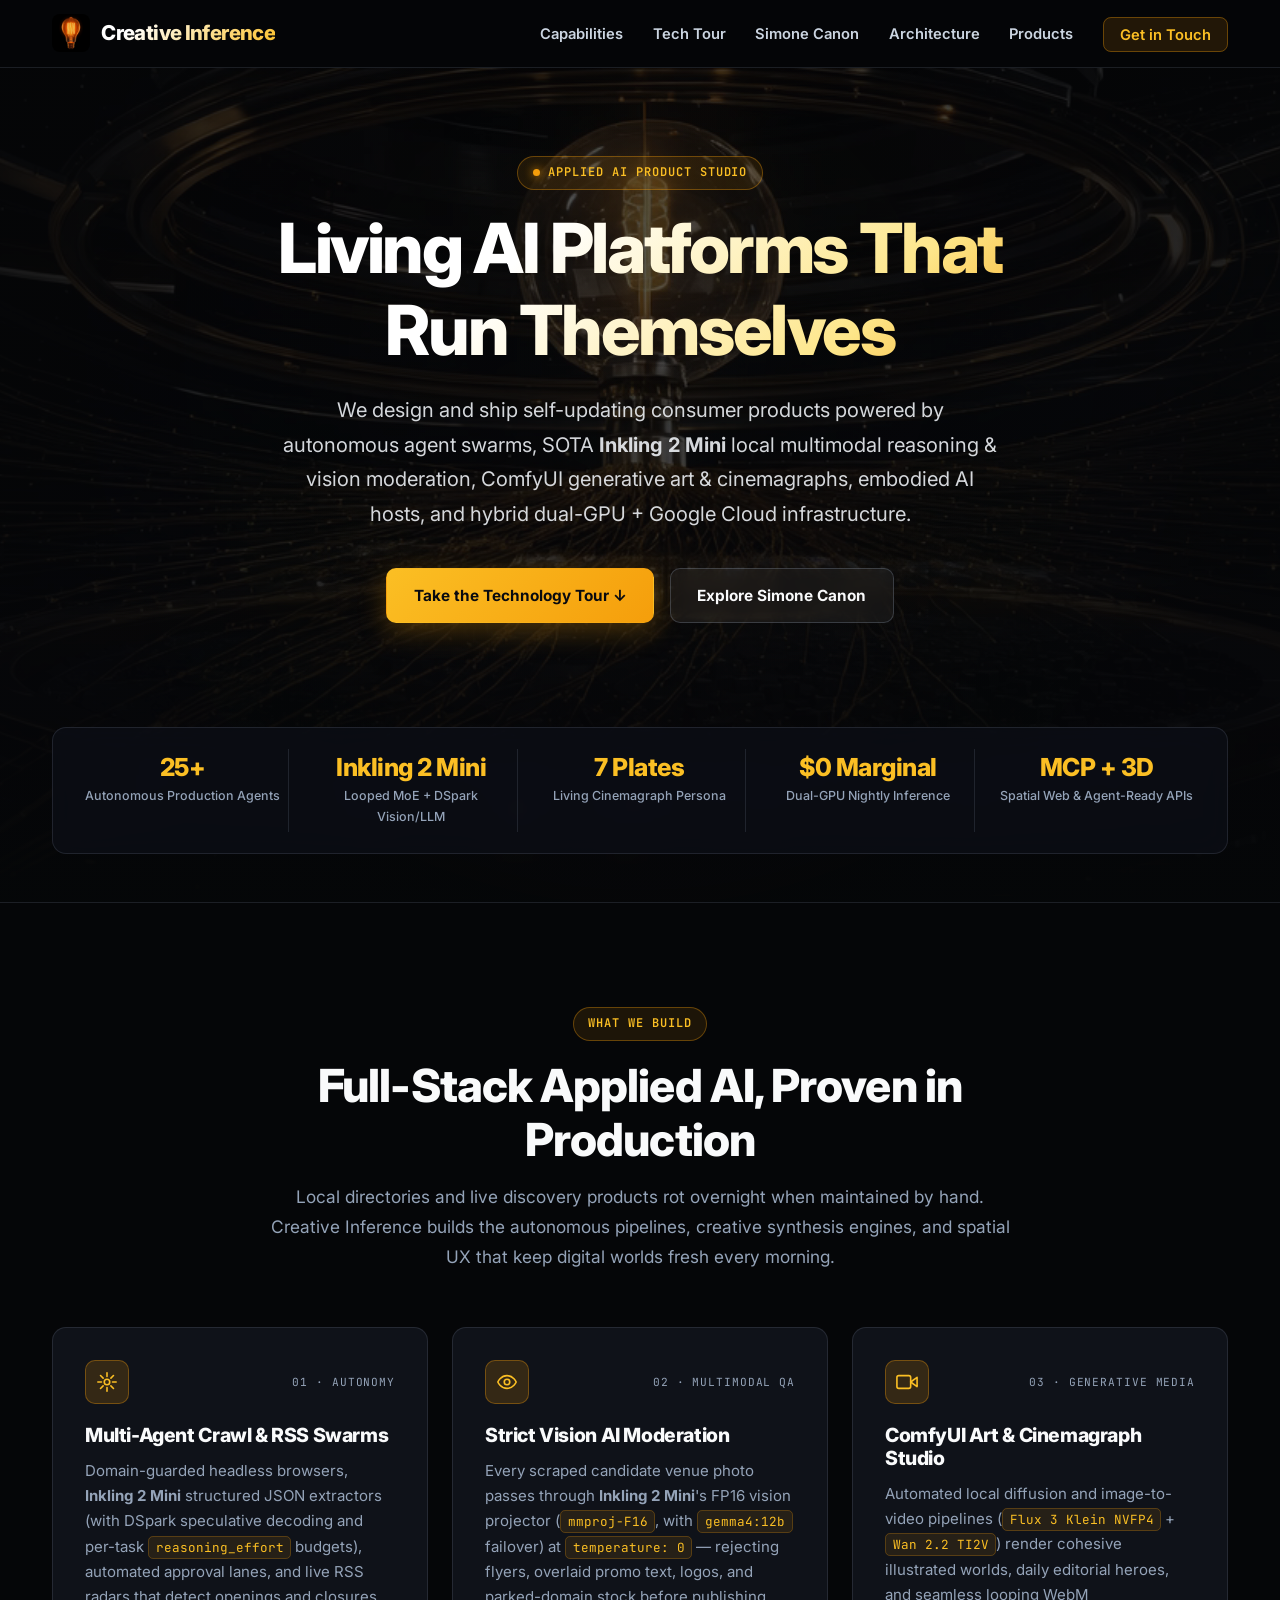
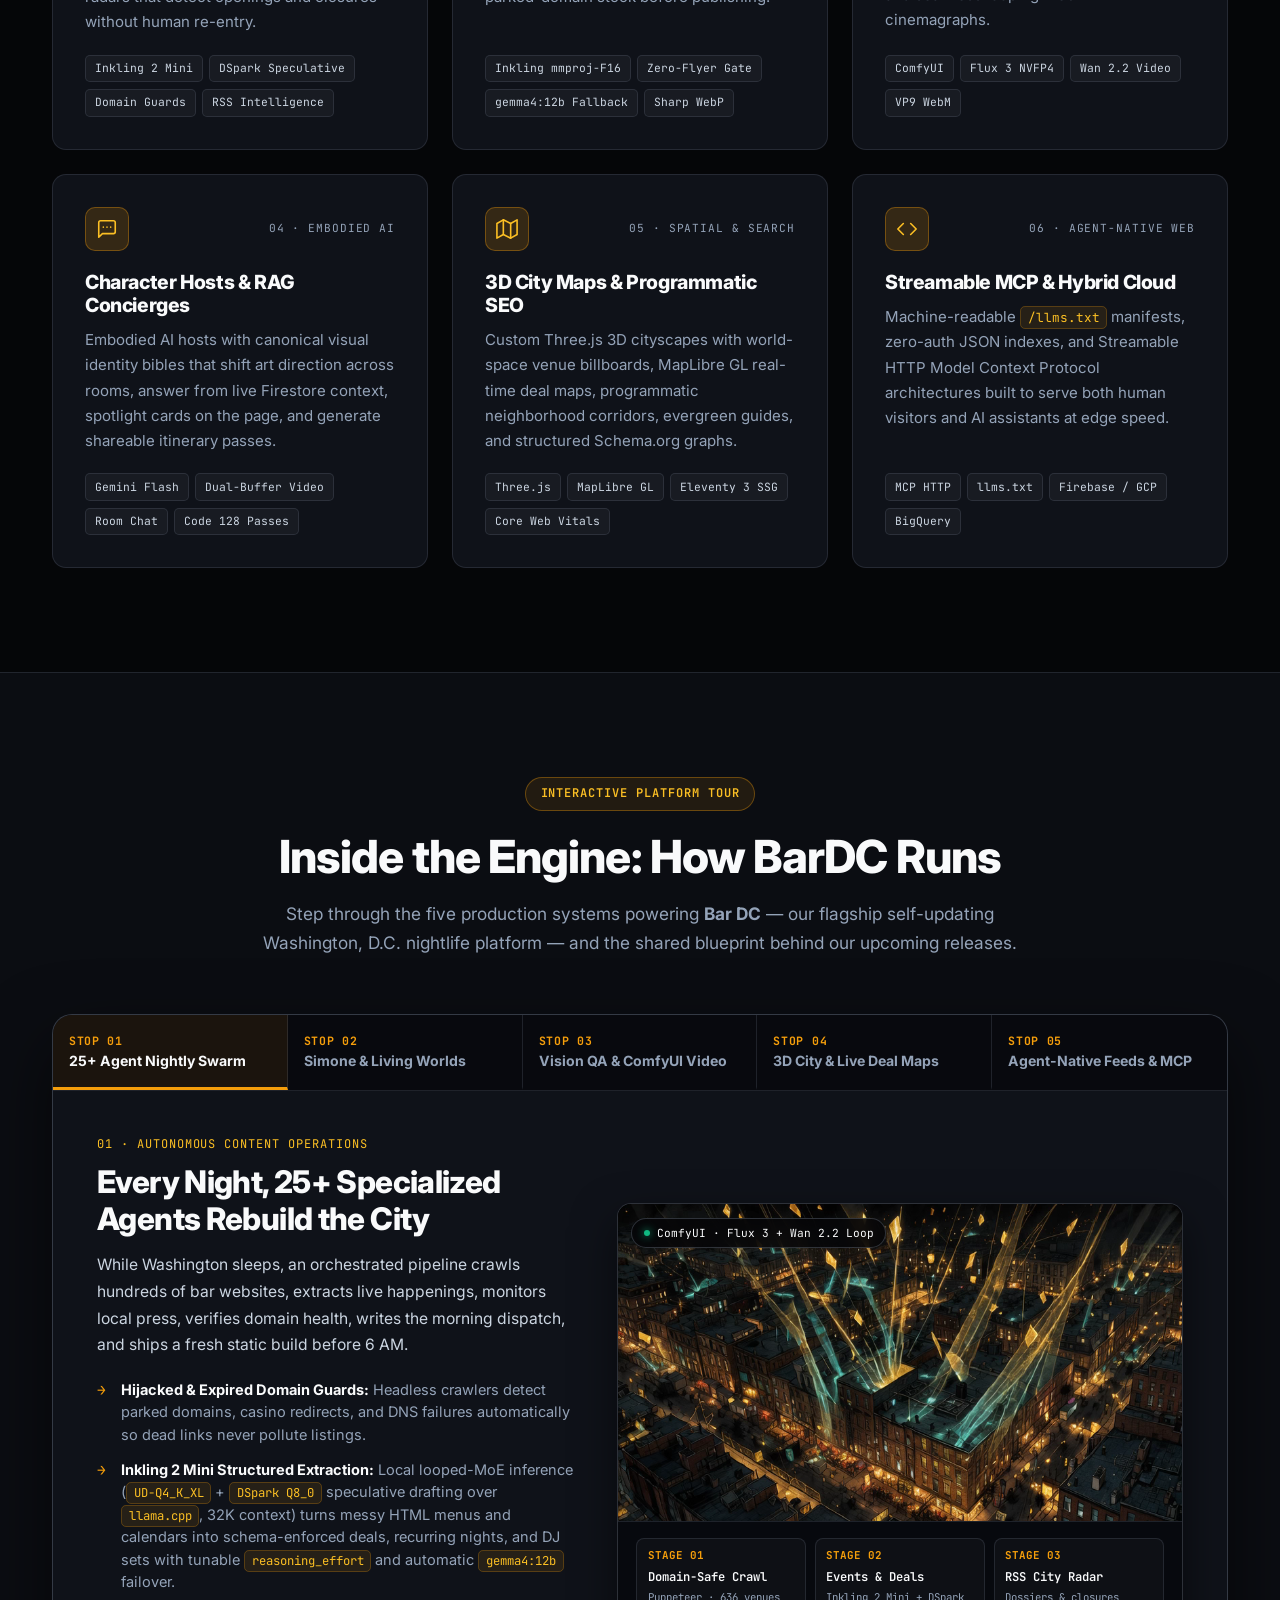
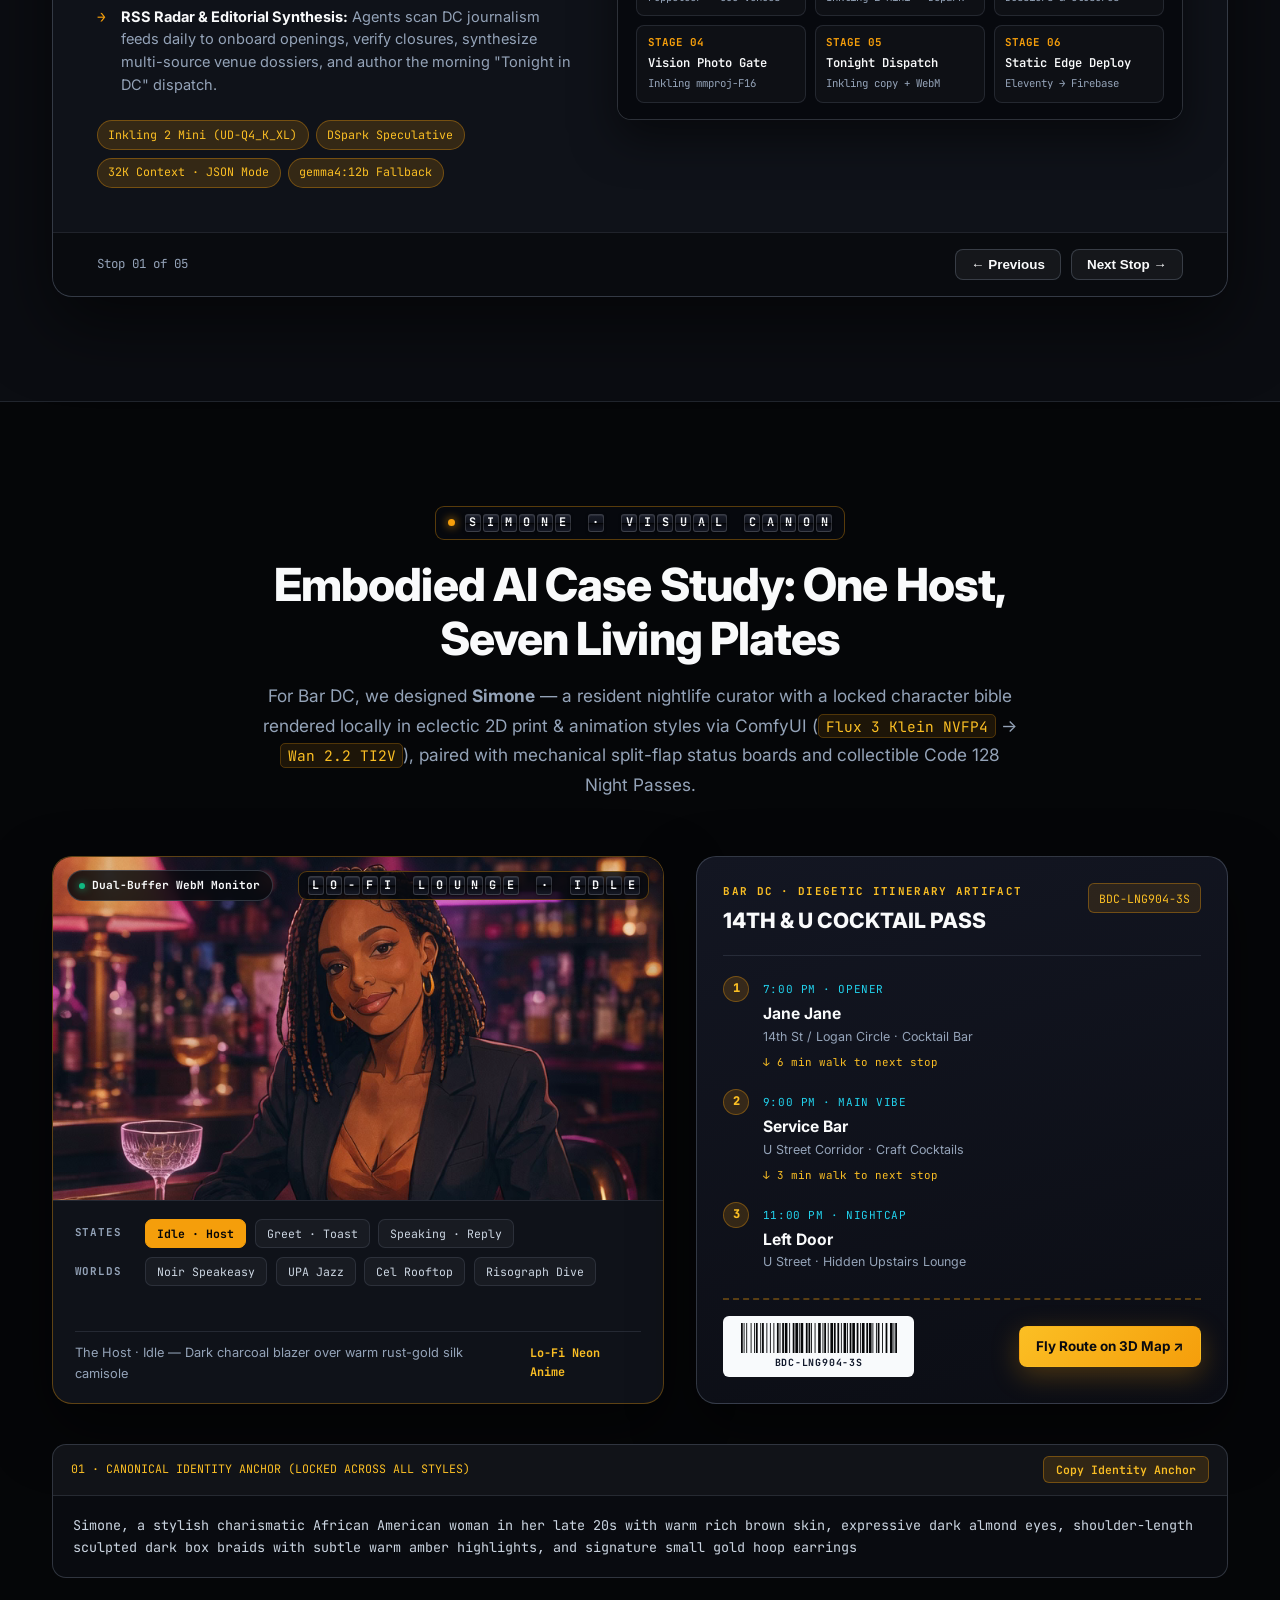
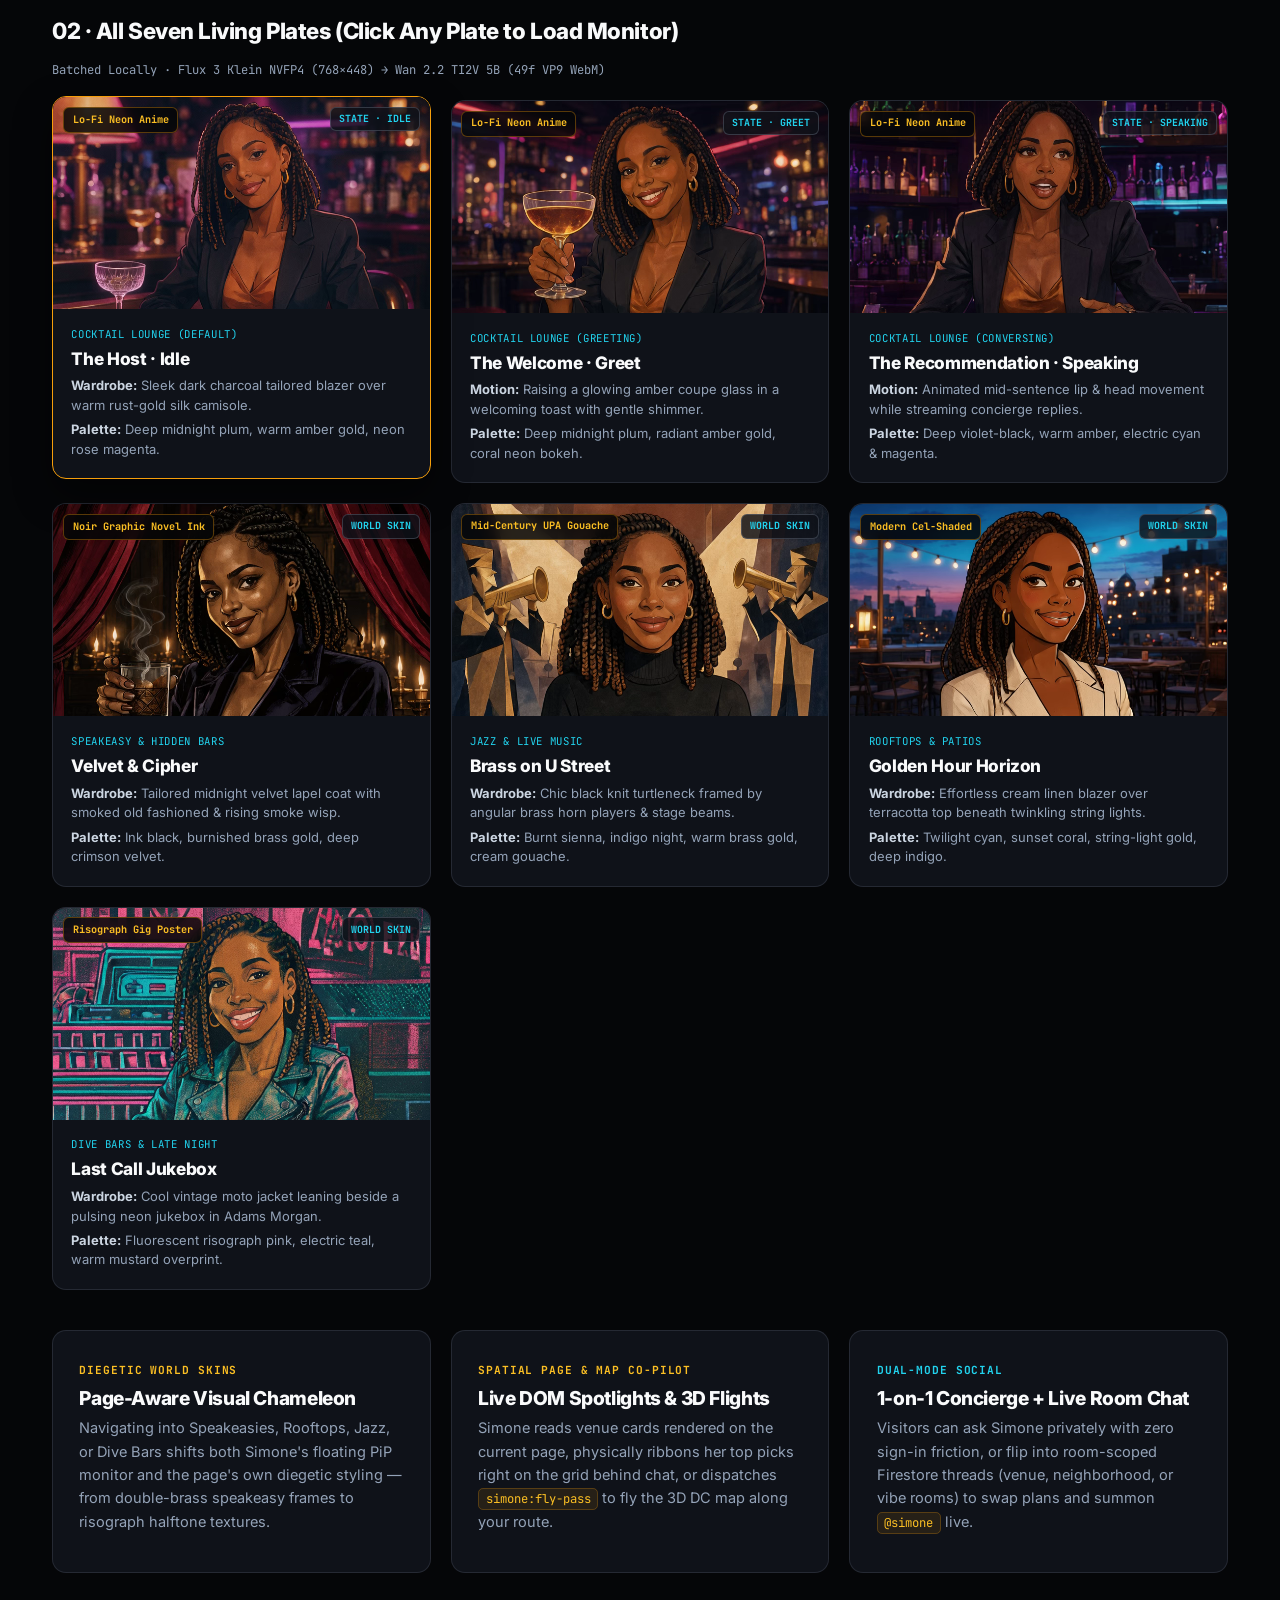
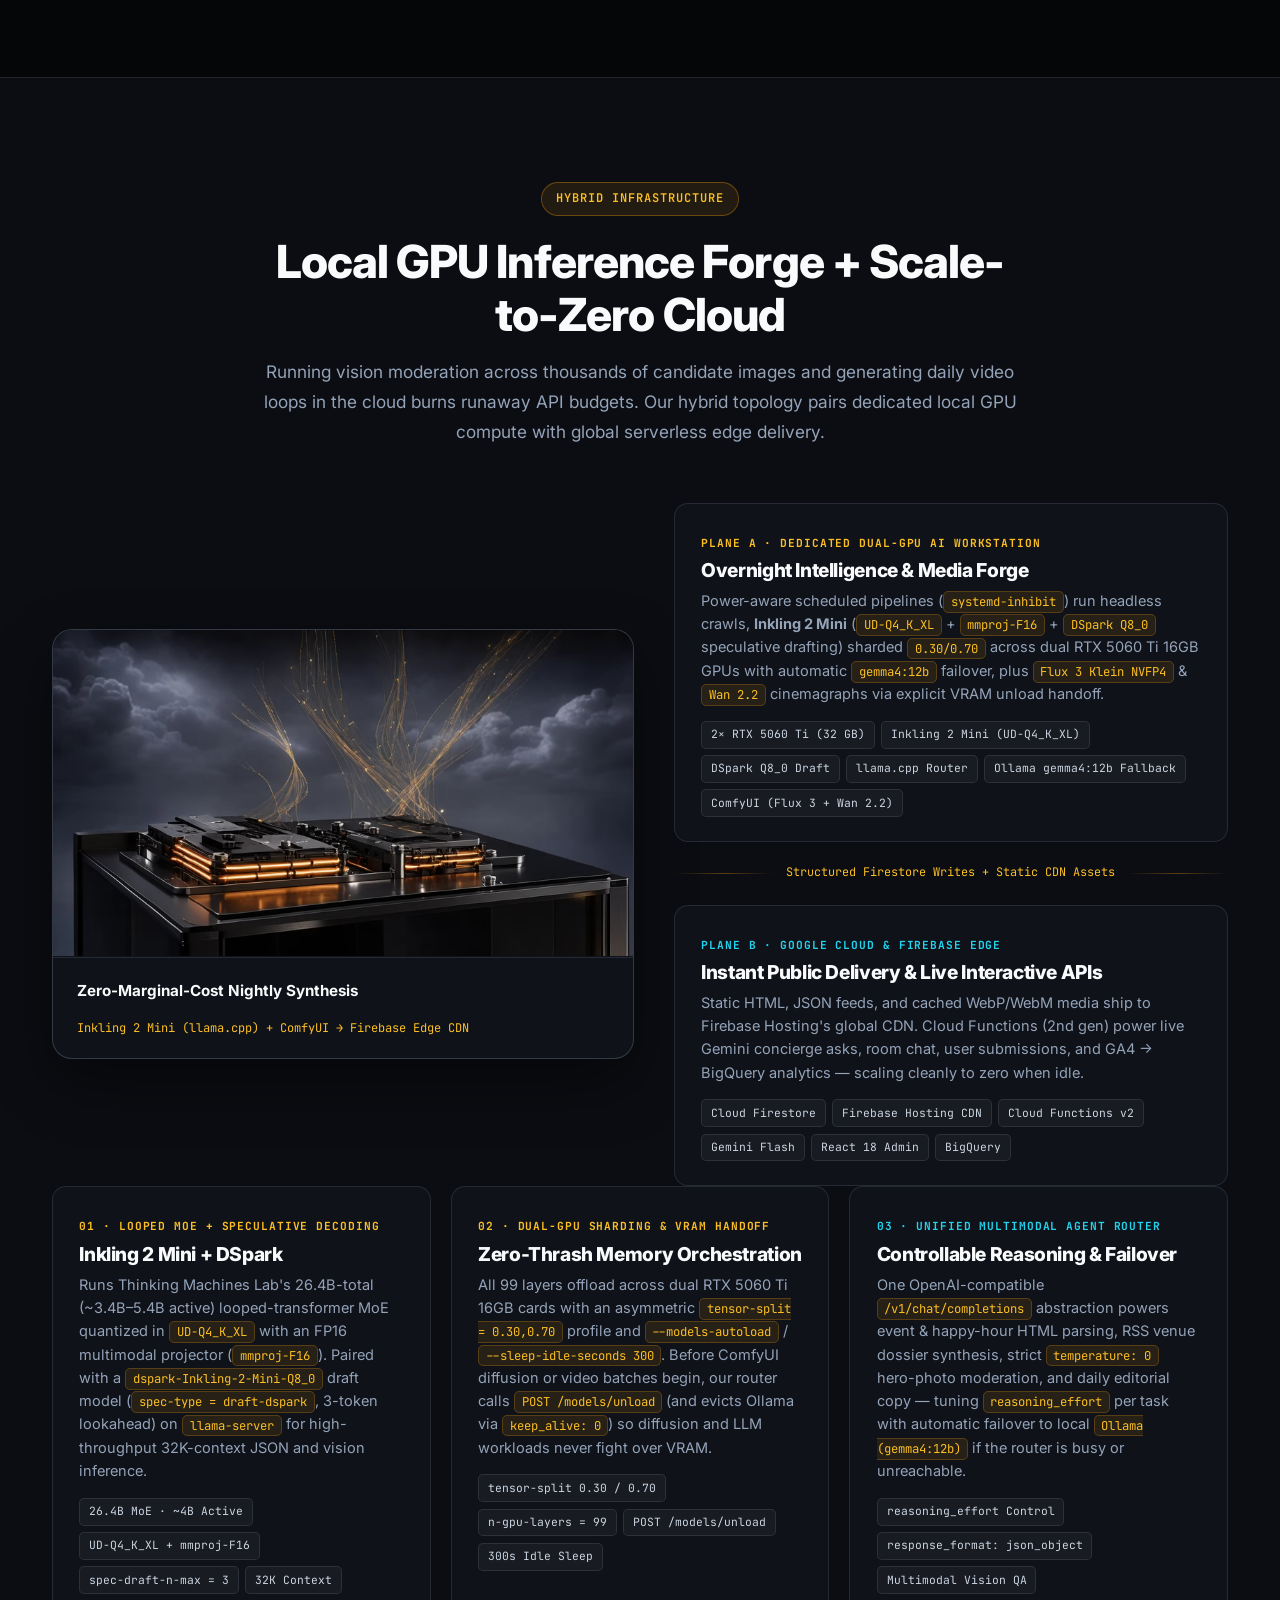
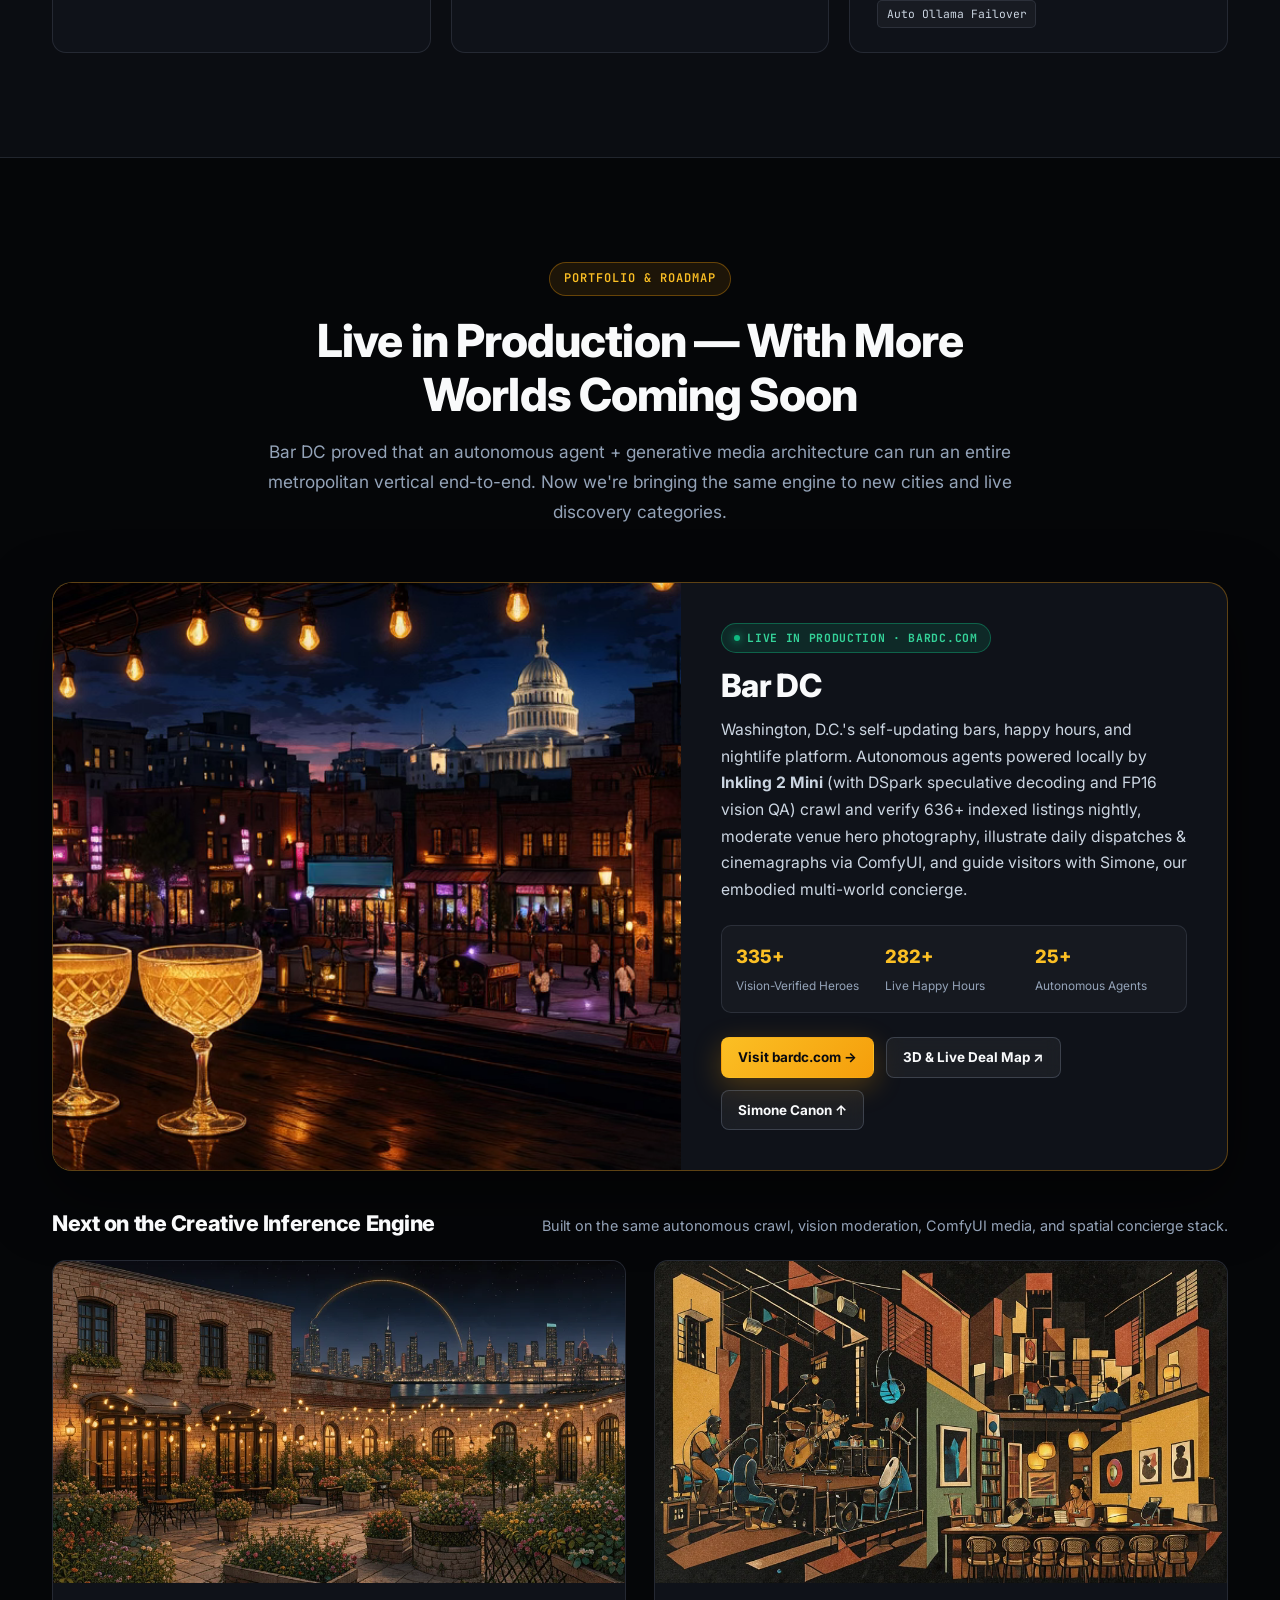
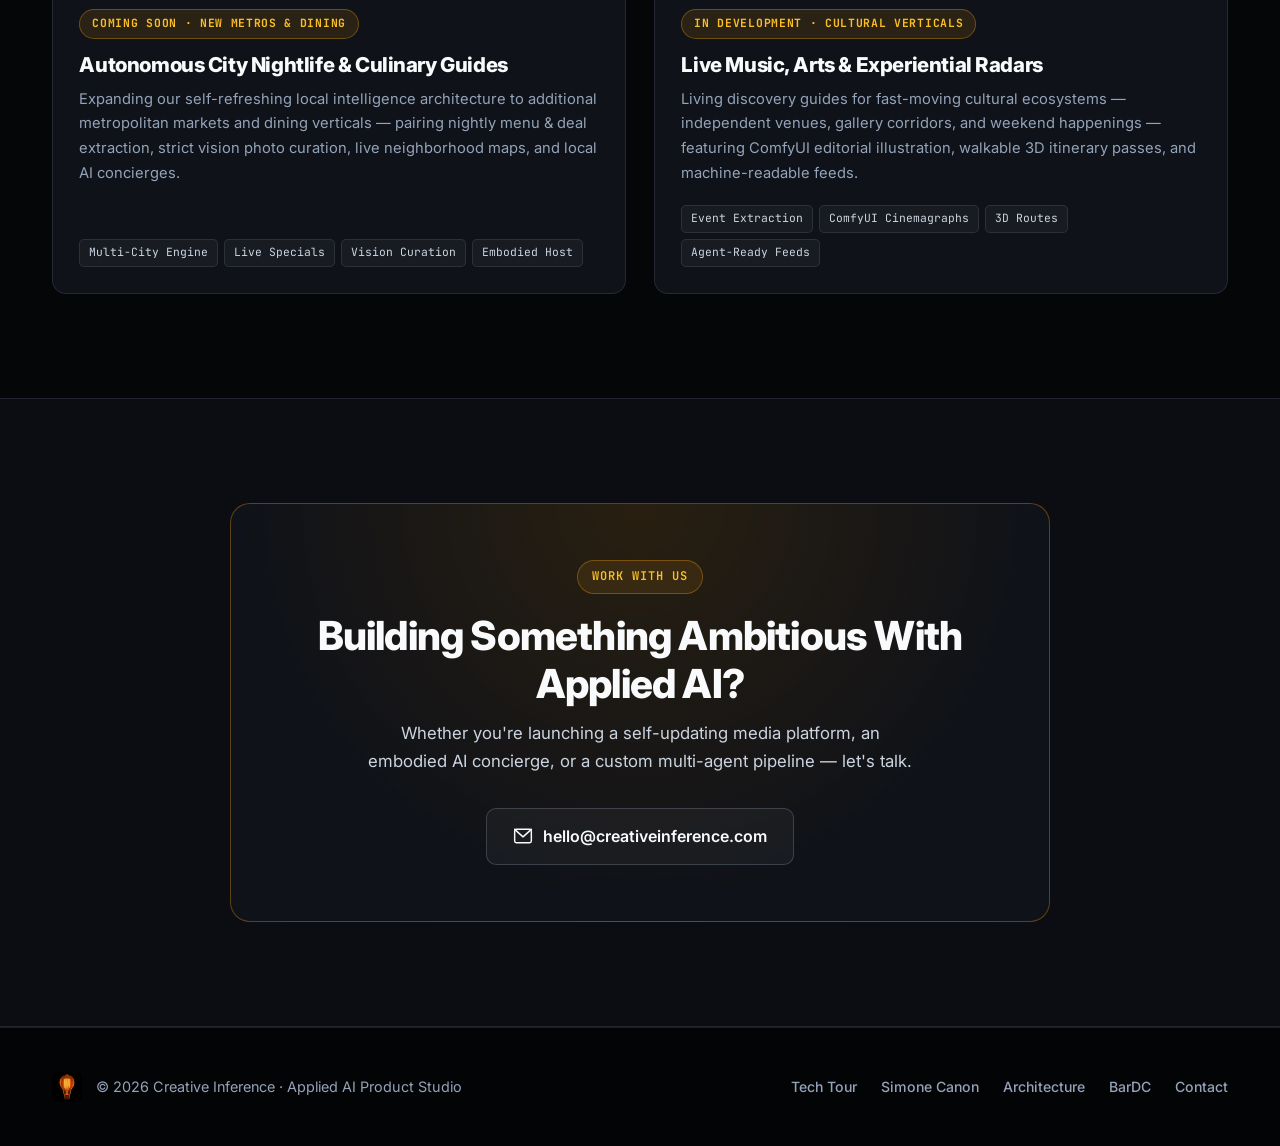
==== commit 9bb0caec: "Add Inkling 2 Mini local looped-MoE & DSpark technical details throughout" ====
--- a/index.html
+++ b/index.html
@@ -5,11 +5,11 @@
     <meta charset="UTF-8">
     <meta name="viewport" content="width=device-width, initial-scale=1.0">
     <title>Creative Inference | Applied AI Product Studio</title>
-    <meta name="description" content="Creative Inference builds self-updating consumer AI platforms — combining autonomous agent swarms, multimodal vision moderation, ComfyUI generative media, embodied concierges, 3D maps, and MCP-ready cloud architecture.">
+    <meta name="description" content="Creative Inference builds self-updating consumer AI platforms — combining autonomous agent swarms, SOTA Inkling 2 Mini local multimodal inference, ComfyUI generative media, embodied concierges, 3D maps, and MCP-ready cloud architecture.">
 
     <!-- Open Graph -->
     <meta property="og:title" content="Creative Inference | Applied AI Product Studio">
-    <meta property="og:description" content="Autonomous multi-agent pipelines, ComfyUI living art direction, embodied AI concierges, and hybrid GPU + cloud platforms shipped to production.">
+    <meta property="og:description" content="Autonomous multi-agent pipelines powered by Inkling 2 Mini, ComfyUI living art direction, embodied AI concierges, and hybrid GPU + cloud platforms shipped to production.">
     <meta property="og:image" content="https://creativeinference.com/img/og-image.jpg">
     <meta property="og:url" content="https://creativeinference.com">
     <meta property="og:type" content="website">
@@ -74,7 +74,7 @@
             </div>
             <h1 class="hero-title">Living AI Platforms That Run Themselves</h1>
             <p class="hero-subtitle">
-                We design and ship self-updating consumer products powered by autonomous agent swarms, multimodal vision moderation, ComfyUI generative art &amp; cinemagraphs, embodied AI hosts, and hybrid local-GPU + Google Cloud infrastructure.
+                We design and ship self-updating consumer products powered by autonomous agent swarms, SOTA <strong>Inkling 2 Mini</strong> local multimodal reasoning &amp; vision moderation, ComfyUI generative art &amp; cinemagraphs, embodied AI hosts, and hybrid dual-GPU + Google Cloud infrastructure.
             </p>
             <div class="hero-buttons">
                 <a href="#tour" class="btn btn-primary">Take the Technology Tour &darr;</a>
@@ -89,8 +89,8 @@
                     <span class="metric-lbl">Autonomous Production Agents</span>
                 </div>
                 <div class="metric-item">
-                    <span class="metric-val">Vision + Video</span>
-                    <span class="metric-lbl">Local ComfyUI &amp; Multimodal QA</span>
+                    <span class="metric-val">Inkling 2 Mini</span>
+                    <span class="metric-lbl">Looped MoE + DSpark Vision/LLM</span>
                 </div>
                 <div class="metric-item">
                     <span class="metric-val">7 Plates</span>
@@ -98,7 +98,7 @@
                 </div>
                 <div class="metric-item">
                     <span class="metric-val">$0 Marginal</span>
-                    <span class="metric-lbl">Local GPU Nightly Inference</span>
+                    <span class="metric-lbl">Dual-GPU Nightly Inference</span>
                 </div>
                 <div class="metric-item">
                     <span class="metric-val">MCP + 3D</span>
@@ -130,12 +130,12 @@
                         <span class="cap-kicker">01 · Autonomy</span>
                     </div>
                     <h3>Multi-Agent Crawl &amp; RSS Swarms</h3>
-                    <p>Domain-guarded headless browsers, structured LLM event &amp; deal extractors, automated approval lanes, and live local RSS radars that detect new openings and closures without human re-entry.</p>
+                    <p>Domain-guarded headless browsers, <strong>Inkling 2 Mini</strong> structured JSON extractors (with DSpark speculative decoding and per-task <code>reasoning_effort</code> budgets), automated approval lanes, and live RSS radars that detect openings and closures without human re-entry.</p>
                     <div class="cap-tags">
-                        <span>Puppeteer</span>
+                        <span>Inkling 2 Mini</span>
+                        <span>DSpark Speculative</span>
                         <span>Domain Guards</span>
                         <span>RSS Intelligence</span>
-                        <span>JSON Schema</span>
                     </div>
                 </article>
 
@@ -151,10 +151,11 @@
                         <span class="cap-kicker">02 · Multimodal QA</span>
                     </div>
                     <h3>Strict Vision AI Moderation</h3>
-                    <p>Every scraped candidate venue photo passes through a local multimodal vision editor (<code>gemma4:12b</code>) that rejects event flyers, overlaid promo text, logos, and parked-domain stock before publishing.</p>
+                    <p>Every scraped candidate venue photo passes through <strong>Inkling 2 Mini</strong>'s FP16 vision projector (<code>mmproj-F16</code>, with <code>gemma4:12b</code> failover) at <code>temperature: 0</code> — rejecting flyers, overlaid promo text, logos, and parked-domain stock before publishing.</p>
                     <div class="cap-tags">
-                        <span>gemma4:12b Vision</span>
+                        <span>Inkling mmproj-F16</span>
                         <span>Zero-Flyer Gate</span>
+                        <span>gemma4:12b Fallback</span>
                         <span>Sharp WebP</span>
                     </div>
                 </article>
@@ -291,14 +292,14 @@
                             <p>While Washington sleeps, an orchestrated pipeline crawls hundreds of bar websites, extracts live happenings, monitors local press, verifies domain health, writes the morning dispatch, and ships a fresh static build before 6 AM.</p>
                             <ul class="tour-bullets">
                                 <li><strong>Hijacked &amp; Expired Domain Guards:</strong> Headless crawlers detect parked domains, casino redirects, and DNS failures automatically so dead links never pollute listings.</li>
-                                <li><strong>Structured Event &amp; Happy Hour Extraction:</strong> Local LLMs turn messy HTML menus and calendars into typed deals, recurring nights, and one-off DJ sets with an automated approval lane.</li>
-                                <li><strong>RSS Opening &amp; Closure Radar:</strong> Agents scan DC journalism feeds daily to onboard newly opened bars, verify closures, and trigger targeted venue copy refreshes.</li>
+                                <li><strong>Inkling 2 Mini Structured Extraction:</strong> Local looped-MoE inference (<code>UD-Q4_K_XL</code> + <code>DSpark Q8_0</code> speculative drafting over <code>llama.cpp</code>, 32K context) turns messy HTML menus and calendars into schema-enforced deals, recurring nights, and DJ sets with tunable <code>reasoning_effort</code> and automatic <code>gemma4:12b</code> failover.</li>
+                                <li><strong>RSS Radar &amp; Editorial Synthesis:</strong> Agents scan DC journalism feeds daily to onboard openings, verify closures, synthesize multi-source venue dossiers, and author the morning "Tonight in DC" dispatch.</li>
                             </ul>
                             <div class="tour-pills">
-                                <span>Puppeteer + Cheerio</span>
-                                <span>Ollama gemma4:12b</span>
-                                <span>282+ Verified Happy Hours</span>
-                                <span>Eleventy CDN Rebuild</span>
+                                <span>Inkling 2 Mini (UD-Q4_K_XL)</span>
+                                <span>DSpark Speculative</span>
+                                <span>32K Context · JSON Mode</span>
+                                <span>gemma4:12b Fallback</span>
                             </div>
                         </div>
 
@@ -322,22 +323,22 @@
                                     <div class="hud-step">
                                         <span class="hud-step-id">STAGE 02</span>
                                         <span class="hud-step-name">Events &amp; Deals</span>
-                                        <span class="hud-step-meta">Structured JSON + QA</span>
+                                        <span class="hud-step-meta">Inkling 2 Mini + DSpark</span>
                                     </div>
                                     <div class="hud-step">
                                         <span class="hud-step-id">STAGE 03</span>
                                         <span class="hud-step-name">RSS City Radar</span>
-                                        <span class="hud-step-meta">Openings &amp; closures</span>
+                                        <span class="hud-step-meta">Dossiers &amp; closures</span>
                                     </div>
                                     <div class="hud-step">
                                         <span class="hud-step-id">STAGE 04</span>
                                         <span class="hud-step-name">Vision Photo Gate</span>
-                                        <span class="hud-step-meta">gemma4:12b audit</span>
+                                        <span class="hud-step-meta">Inkling mmproj-F16</span>
                                     </div>
                                     <div class="hud-step">
                                         <span class="hud-step-id">STAGE 05</span>
                                         <span class="hud-step-name">Tonight Dispatch</span>
-                                        <span class="hud-step-meta">Editorial + WebM hero</span>
+                                        <span class="hud-step-meta">Inkling copy + WebM</span>
                                     </div>
                                     <div class="hud-step">
                                         <span class="hud-step-id">STAGE 06</span>
@@ -423,15 +424,15 @@
                             <h3>Vision-Verified Photography Meets Bespoke Cinemagraphs</h3>
                             <p>Automated directories usually look "scraped" — full of stretched logos, DJ flyers, and generic AI slop. We solved visual quality from both ends: strict multimodal vision filtering for real venue photos and curated 2D print styles for editorial media.</p>
                             <ul class="tour-bullets">
-                                <li><strong>335+ Vision-Verified Venue Heroes:</strong> Candidate images scraped from official bar websites are inspected by <code>gemma4:12b</code> vision — approving clean interiors, rooftops, and cocktails while rejecting any overlaid text, flyers, or collages.</li>
-                                <li><strong>Zero-Thrash ComfyUI Batching:</strong> Nightly &amp; weekly media jobs unload LLM VRAM, batch all <code>Flux 3 Klein NVFP4</code> stills, then batch <code>Wan 2.2 TI2V</code> WebM loops for sub-600KB atmospheric motion.</li>
+                                <li><strong>335+ Vision-Verified Venue Heroes:</strong> Candidate images scraped from official bar websites are normalized to 512×288 JPEG thumbnails and audited by <strong>Inkling 2 Mini</strong>'s FP16 vision projector (<code>mmproj-F16</code>, <code>temperature: 0</code>, with <code>gemma4:12b</code> failover) — approving clean interiors, rooftops, and cocktails while rejecting overlaid text, flyers, or collages.</li>
+                                <li><strong>Zero-Thrash Router &amp; ComfyUI Handoff:</strong> Before media jobs start, the orchestrator calls <code>POST /models/unload</code> on <code>llama-server</code> (and evicts Ollama) to clear all 32 GB of dual-GPU VRAM, batches <code>Flux 3 Klein NVFP4</code> stills, then batches <code>Wan 2.2 TI2V</code> WebM loops before Inkling autoloads on the next agent pass.</li>
                                 <li><strong>Admin Override Controls:</strong> React ops dashboard lets editors lock, swap, or re-verify hero photography with one click.</li>
                             </ul>
                             <div class="tour-pills">
-                                <span>gemma4:12b Vision</span>
+                                <span>Inkling 2 Mini mmproj-F16</span>
+                                <span>POST /models/unload</span>
                                 <span>Flux 3 Klein NVFP4</span>
                                 <span>Wan 2.2 TI2V 5B</span>
-                                <span>335+ Venue Heroes</span>
                             </div>
                         </div>
 
@@ -826,21 +827,22 @@
                     </div>
                     <div class="arch-visual-caption">
                         <strong>Zero-Marginal-Cost Nightly Synthesis</strong>
-                        <span>Ollama + ComfyUI → Firebase Edge CDN</span>
+                        <span>Inkling 2 Mini (llama.cpp) + ComfyUI → Firebase Edge CDN</span>
                     </div>
                 </div>
 
                 <div class="arch-planes animate-on-scroll">
                     <div class="arch-plane">
-                        <span class="plane-badge">Plane A · Dedicated Local GPU Workstation</span>
+                        <span class="plane-badge">Plane A · Dedicated Dual-GPU AI Workstation</span>
                         <h3>Overnight Intelligence &amp; Media Forge</h3>
-                        <p>Power-aware scheduled pipelines (<code>systemd-inhibit</code>) run headless crawls, <code>gemma4:12b</code> JSON extraction &amp; strict photo vision audits, <code>Flux 3 Klein NVFP4</code> illustrations, <code>Wan 2.2</code> WebM cinemagraphs, and Eleventy static builds locally with automatic VRAM handoff.</p>
+                        <p>Power-aware scheduled pipelines (<code>systemd-inhibit</code>) run headless crawls, <strong>Inkling 2 Mini</strong> (<code>UD-Q4_K_XL</code> + <code>mmproj-F16</code> + <code>DSpark Q8_0</code> speculative drafting) sharded <code>0.30/0.70</code> across dual RTX 5060 Ti 16GB GPUs with automatic <code>gemma4:12b</code> failover, plus <code>Flux 3 Klein NVFP4</code> &amp; <code>Wan 2.2</code> cinemagraphs via explicit VRAM unload handoff.</p>
                         <div class="plane-chips">
-                            <span>Dual RTX GPUs</span>
-                            <span>Ollama (gemma4:12b)</span>
+                            <span>2× RTX 5060 Ti (32 GB)</span>
+                            <span>Inkling 2 Mini (UD-Q4_K_XL)</span>
+                            <span>DSpark Q8_0 Draft</span>
+                            <span>llama.cpp Router</span>
+                            <span>Ollama gemma4:12b Fallback</span>
                             <span>ComfyUI (Flux 3 + Wan 2.2)</span>
-                            <span>Puppeteer</span>
-                            <span>Eleventy 3</span>
                         </div>
                     </div>
 
@@ -861,6 +863,43 @@
                     </div>
                 </div>
             </div>
+
+            <!-- SOTA Inkling 2 Mini Technical Deep-Dive -->
+            <div class="canon-ux-grid animate-on-scroll">
+                <div class="arch-plane">
+                    <span class="plane-badge">01 · Looped MoE + Speculative Decoding</span>
+                    <h3>Inkling 2 Mini + DSpark</h3>
+                    <p>Runs Thinking Machines Lab's 26.4B-total (~3.4B–5.4B active) looped-transformer MoE quantized in <code>UD-Q4_K_XL</code> with an FP16 multimodal projector (<code>mmproj-F16</code>). Paired with a <code>dspark-Inkling-2-Mini-Q8_0</code> draft model (<code>spec-type = draft-dspark</code>, 3-token lookahead) on <code>llama-server</code> for high-throughput 32K-context JSON and vision inference.</p>
+                    <div class="plane-chips">
+                        <span>26.4B MoE · ~4B Active</span>
+                        <span>UD-Q4_K_XL + mmproj-F16</span>
+                        <span>spec-draft-n-max = 3</span>
+                        <span>32K Context</span>
+                    </div>
+                </div>
+                <div class="arch-plane">
+                    <span class="plane-badge">02 · Dual-GPU Sharding &amp; VRAM Handoff</span>
+                    <h3>Zero-Thrash Memory Orchestration</h3>
+                    <p>All 99 layers offload across dual RTX 5060 Ti 16GB cards with an asymmetric <code>tensor-split = 0.30,0.70</code> profile and <code>--models-autoload</code> / <code>--sleep-idle-seconds 300</code>. Before ComfyUI diffusion or video batches begin, our router calls <code>POST /models/unload</code> (and evicts Ollama via <code>keep_alive: 0</code>) so diffusion and LLM workloads never fight over VRAM.</p>
+                    <div class="plane-chips">
+                        <span>tensor-split 0.30 / 0.70</span>
+                        <span>n-gpu-layers = 99</span>
+                        <span>POST /models/unload</span>
+                        <span>300s Idle Sleep</span>
+                    </div>
+                </div>
+                <div class="arch-plane">
+                    <span class="plane-badge cloud">03 · Unified Multimodal Agent Router</span>
+                    <h3>Controllable Reasoning &amp; Failover</h3>
+                    <p>One OpenAI-compatible <code>/v1/chat/completions</code> abstraction powers event &amp; happy-hour HTML parsing, RSS venue dossier synthesis, strict <code>temperature: 0</code> hero-photo moderation, and daily editorial copy — tuning <code>reasoning_effort</code> per task with automatic failover to local <code>Ollama (gemma4:12b)</code> if the router is busy or unreachable.</p>
+                    <div class="plane-chips">
+                        <span>reasoning_effort Control</span>
+                        <span>response_format: json_object</span>
+                        <span>Multimodal Vision QA</span>
+                        <span>Auto Ollama Failover</span>
+                    </div>
+                </div>
+            </div>
         </div>
     </section>
 
@@ -886,7 +925,7 @@
                         <span>Live in Production · bardc.com</span>
                     </span>
                     <h3>Bar DC</h3>
-                    <p>Washington, D.C.'s self-updating bars, happy hours, and nightlife platform. Autonomous agents crawl and verify 636+ indexed listings nightly, moderate venue hero photography with multimodal vision, illustrate daily dispatches &amp; cinemagraphs via ComfyUI, and guide visitors with Simone, our embodied multi-world concierge.</p>
+                    <p>Washington, D.C.'s self-updating bars, happy hours, and nightlife platform. Autonomous agents powered locally by <strong>Inkling 2 Mini</strong> (with DSpark speculative decoding and FP16 vision QA) crawl and verify 636+ indexed listings nightly, moderate venue hero photography, illustrate daily dispatches &amp; cinemagraphs via ComfyUI, and guide visitors with Simone, our embodied multi-world concierge.</p>
 
                     <div class="flagship-stats">
                         <div>
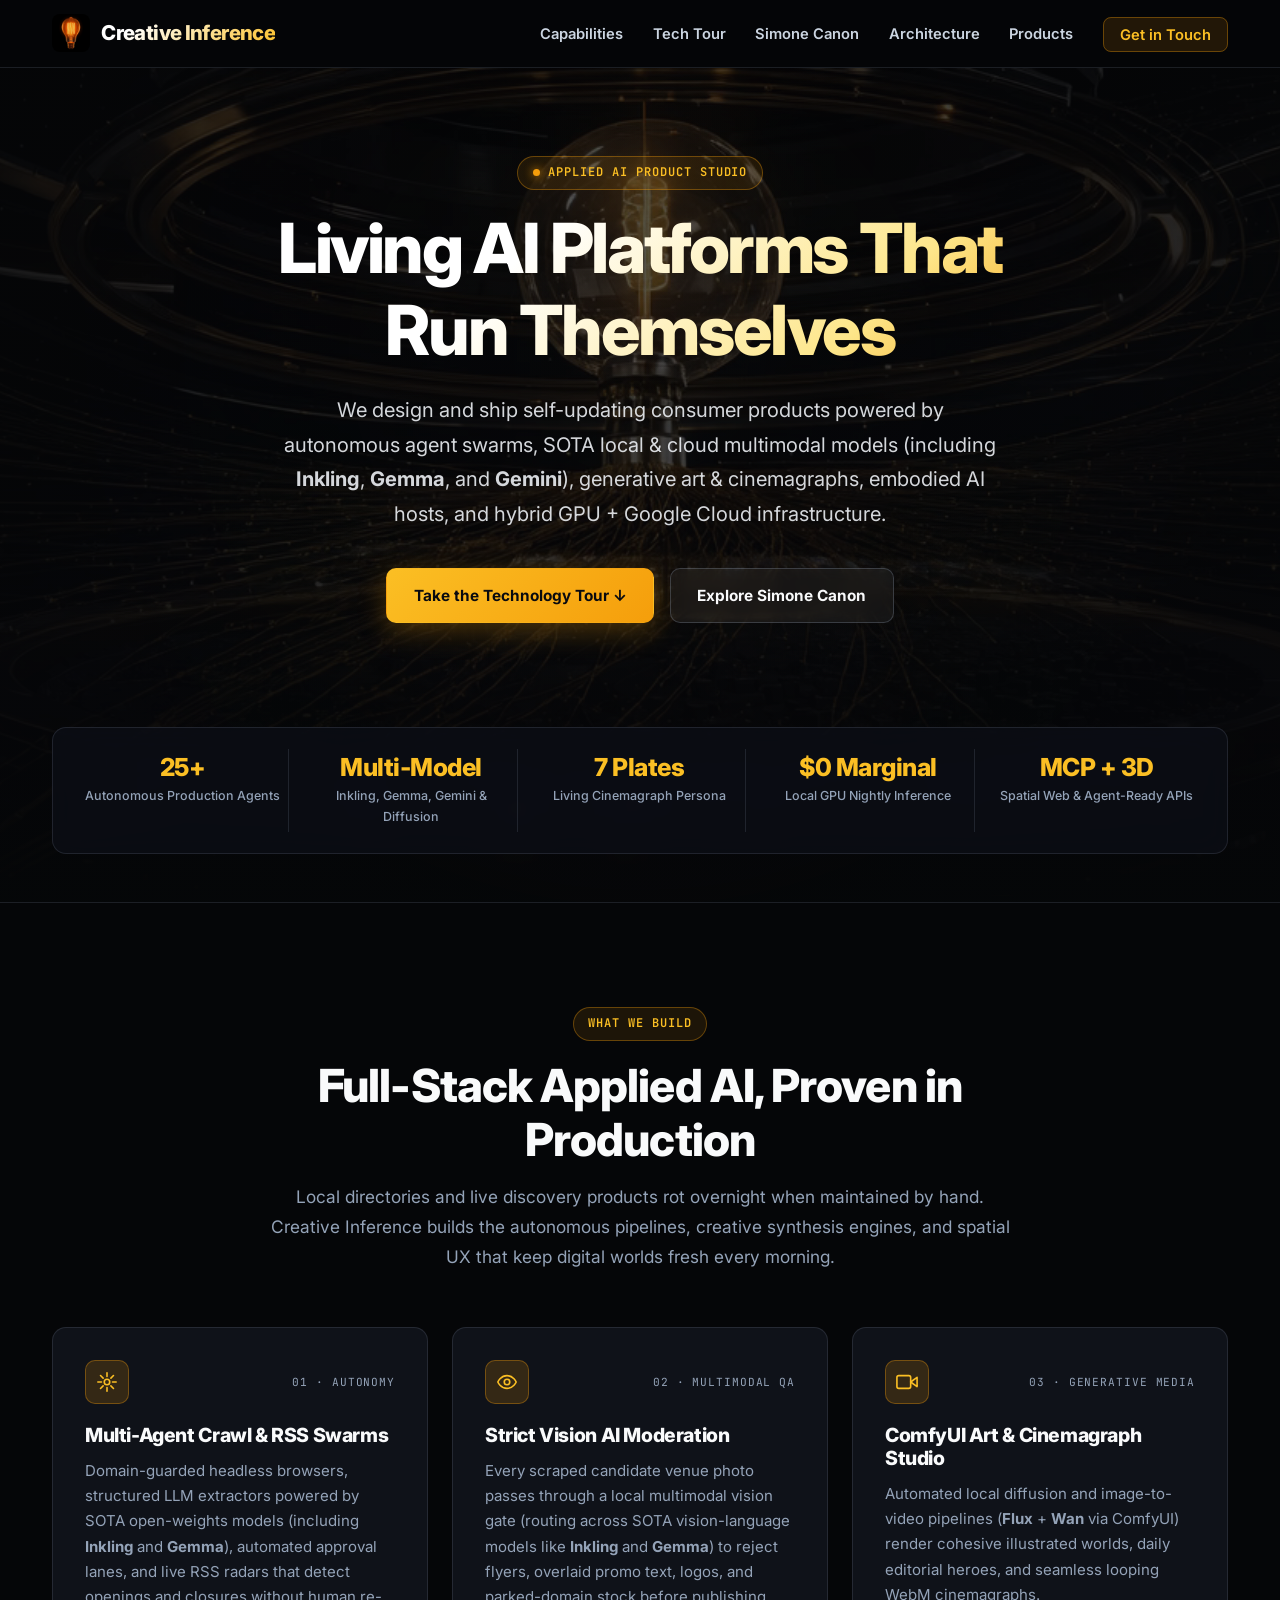
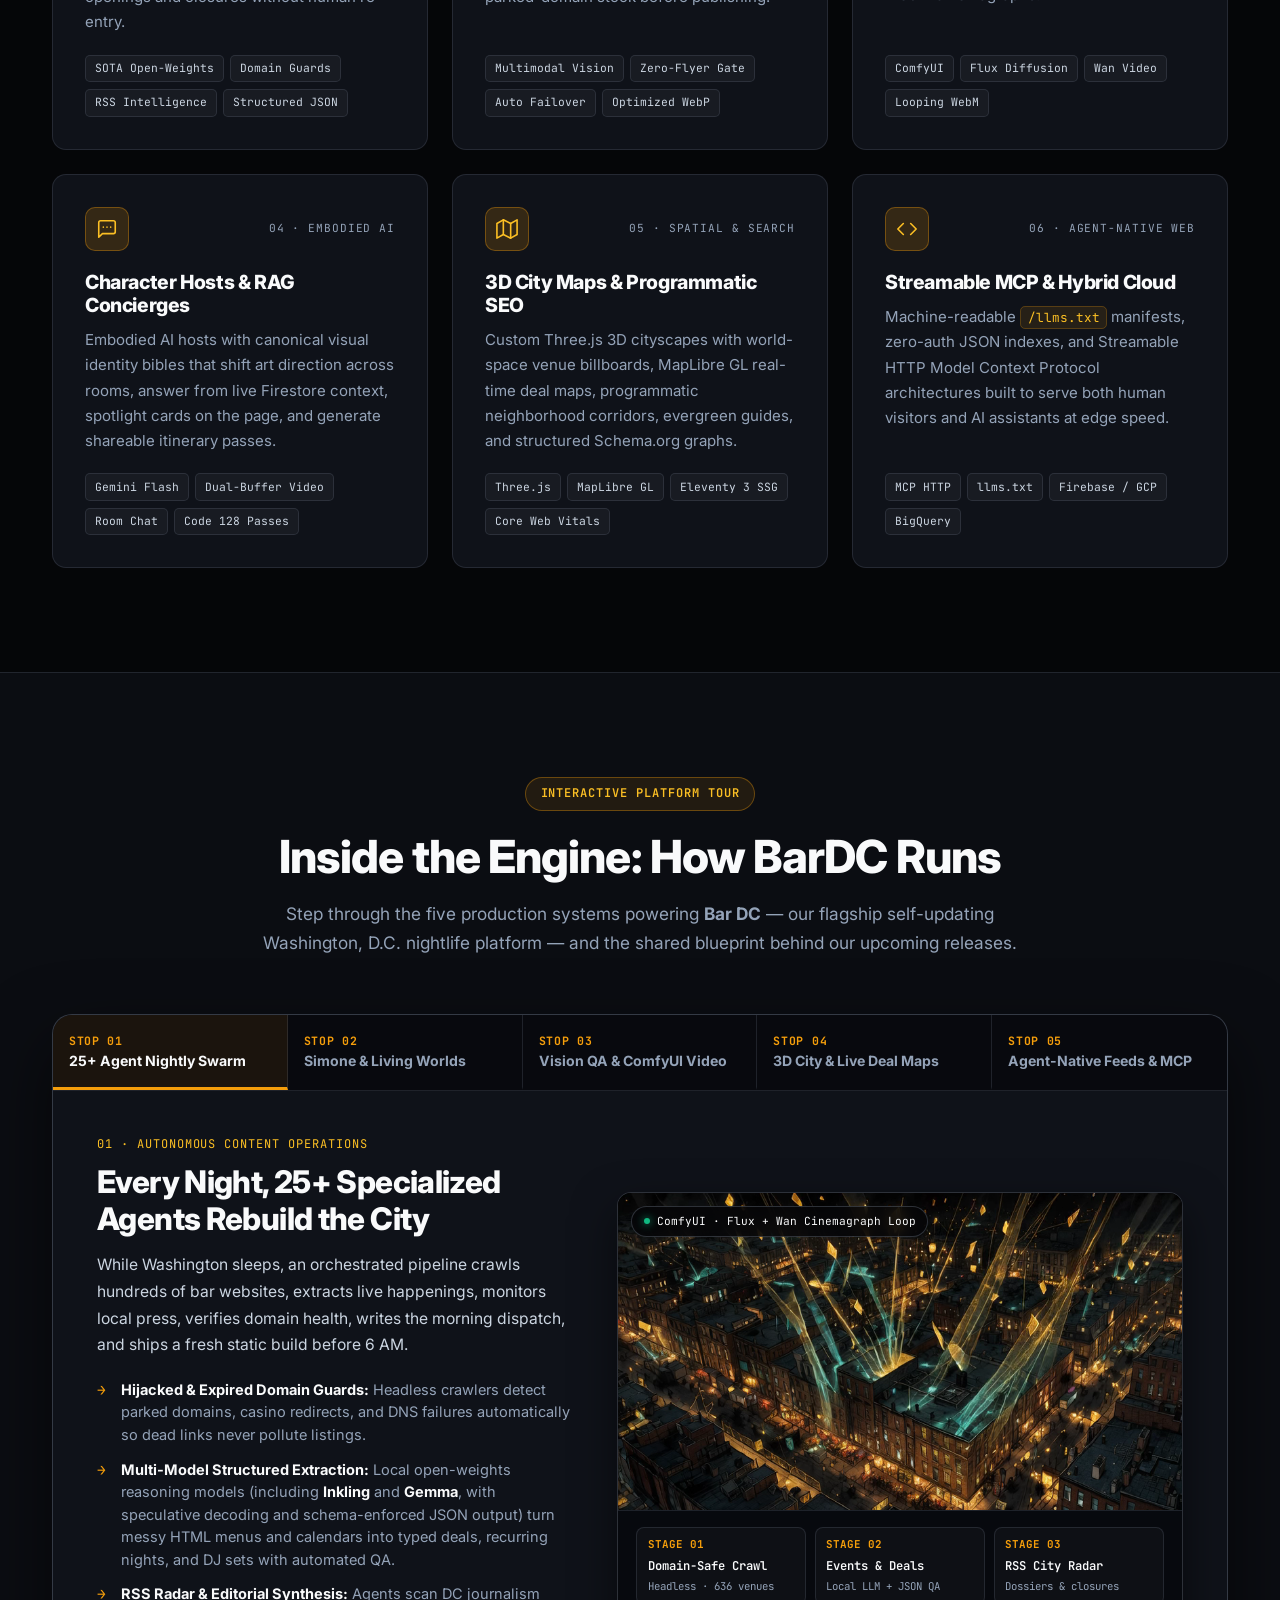
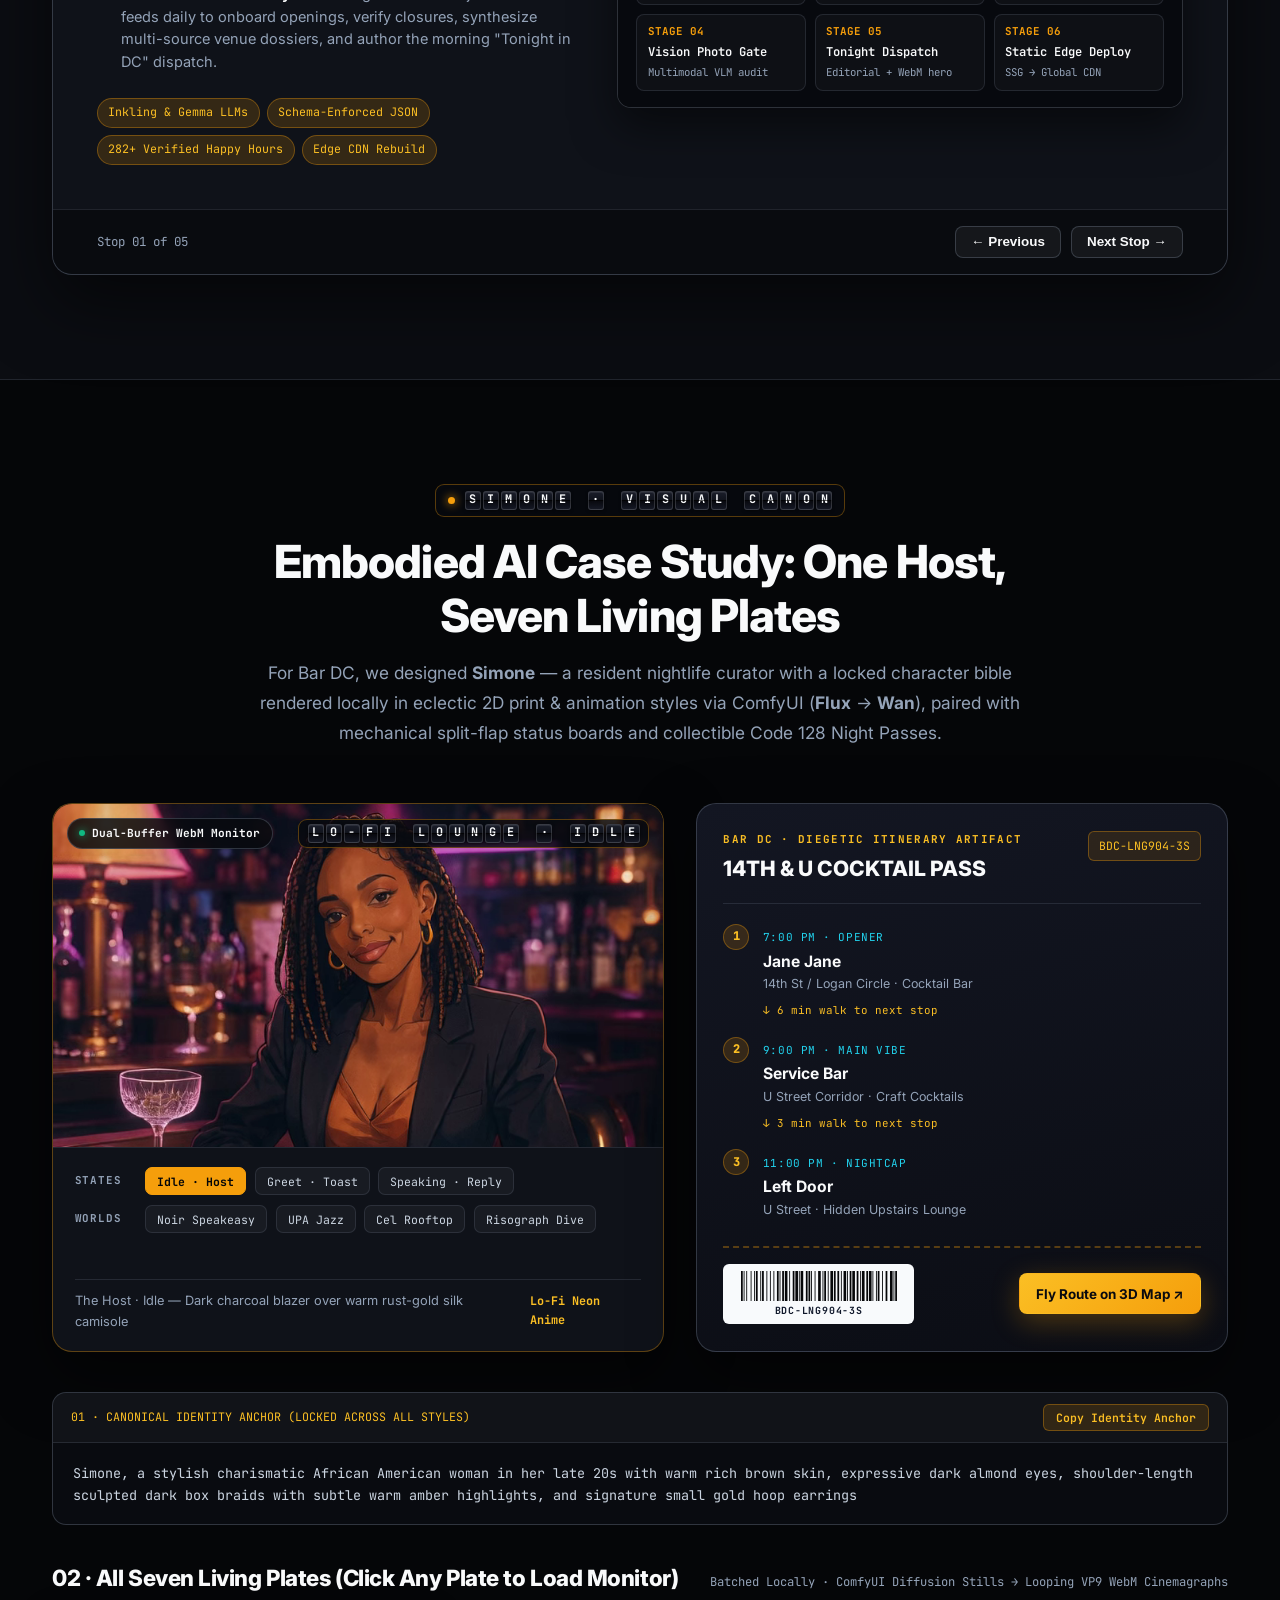
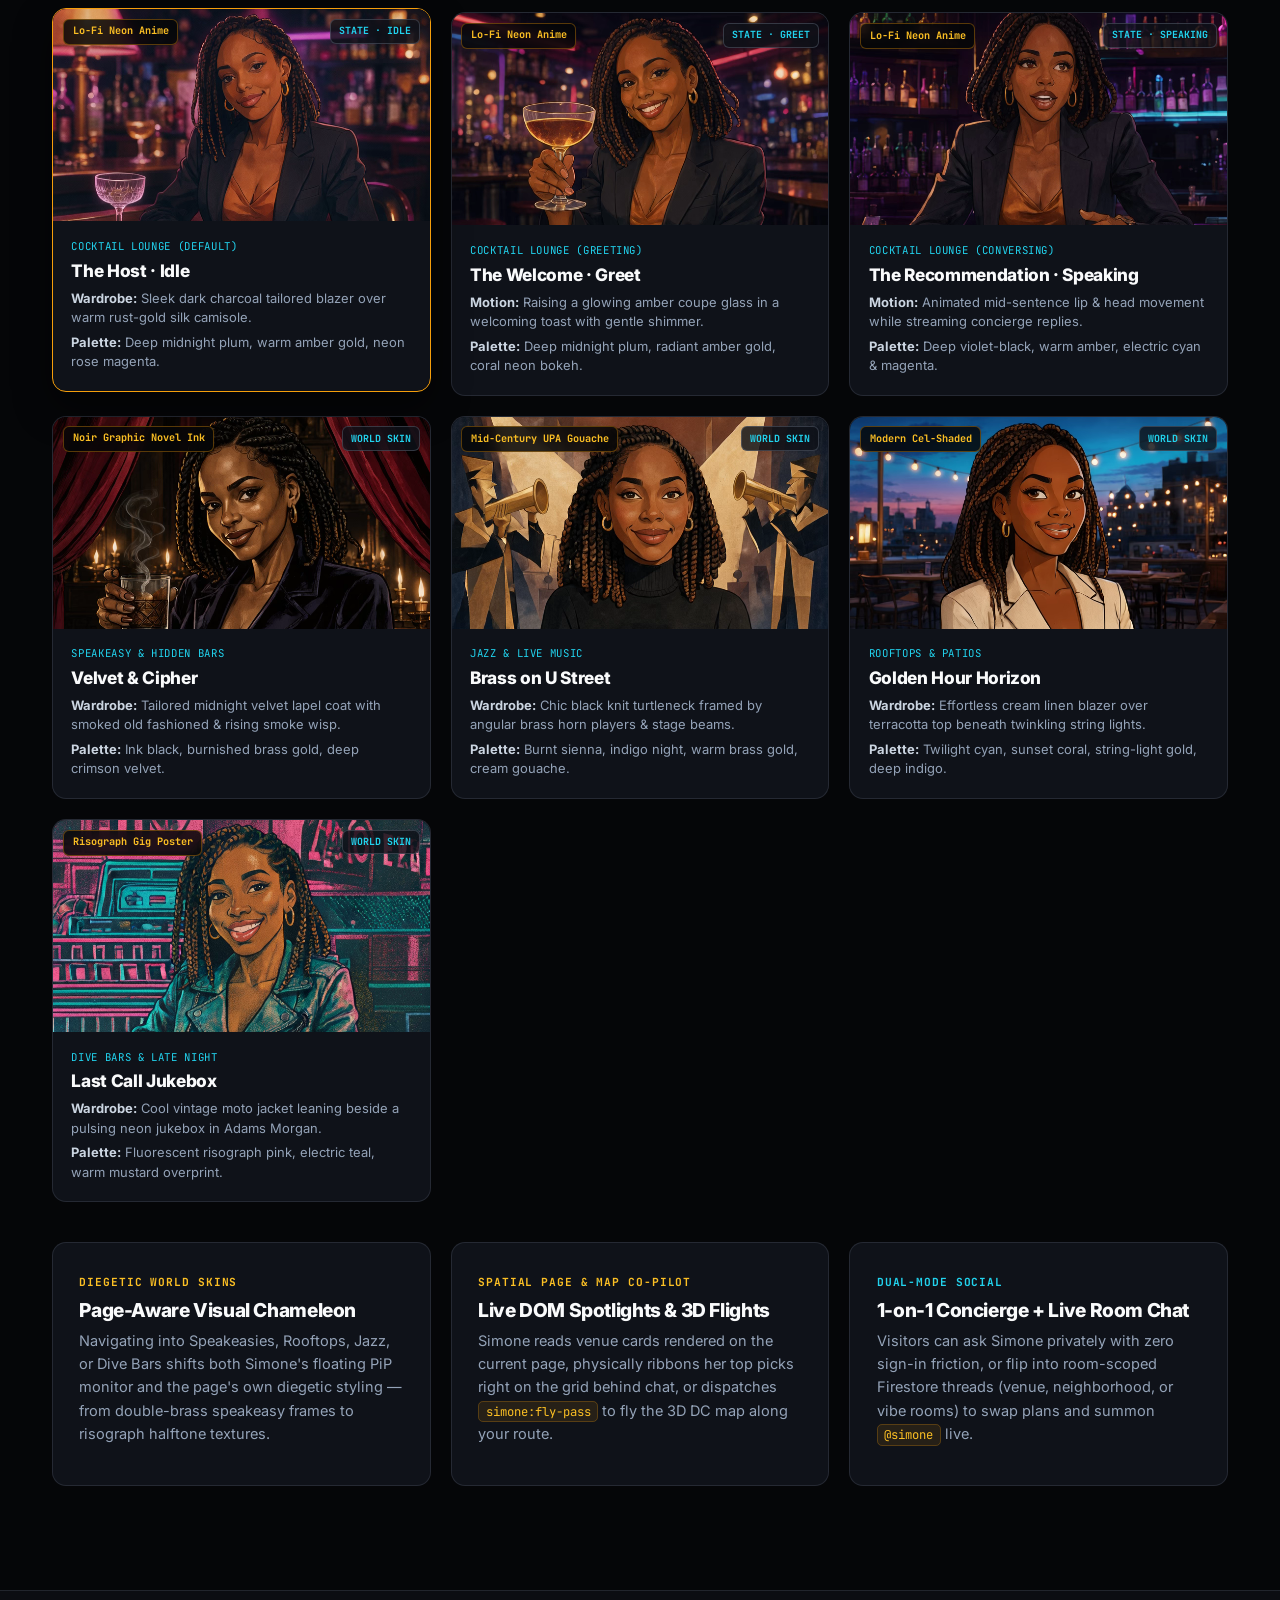
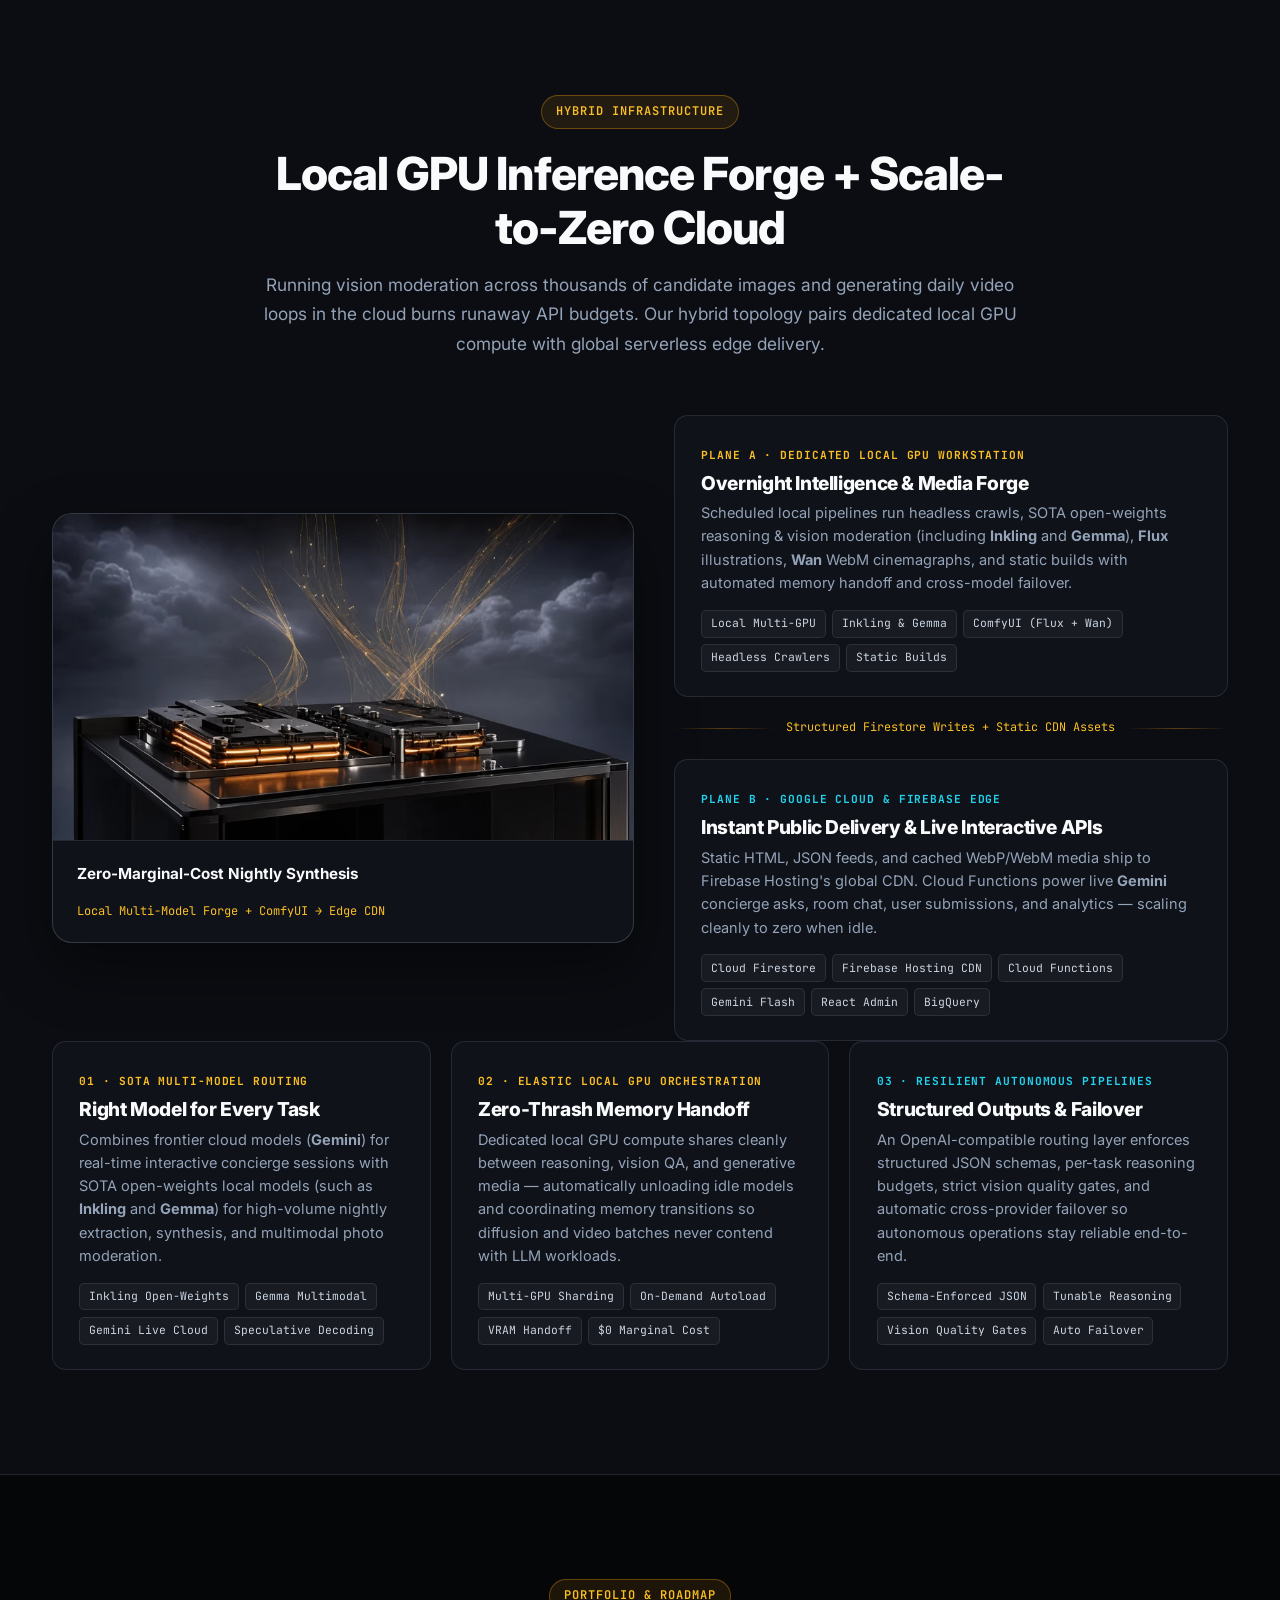
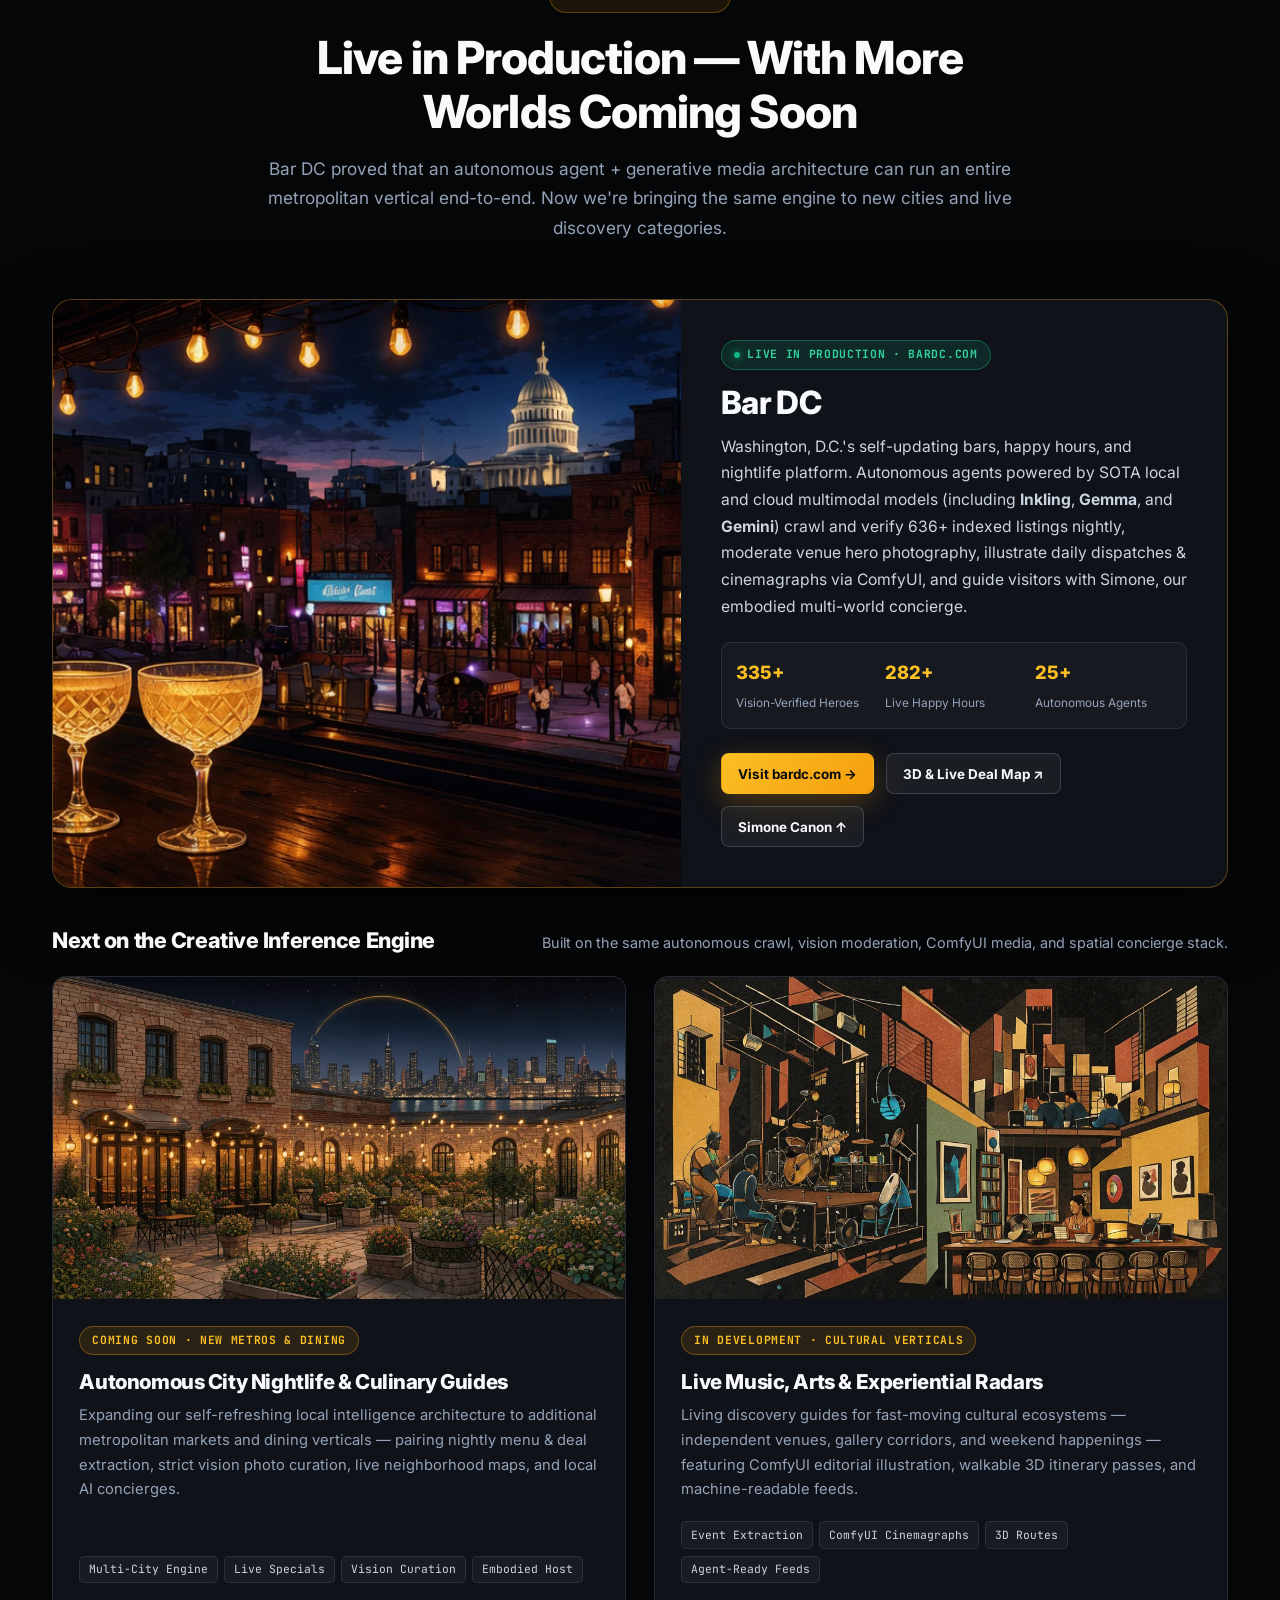
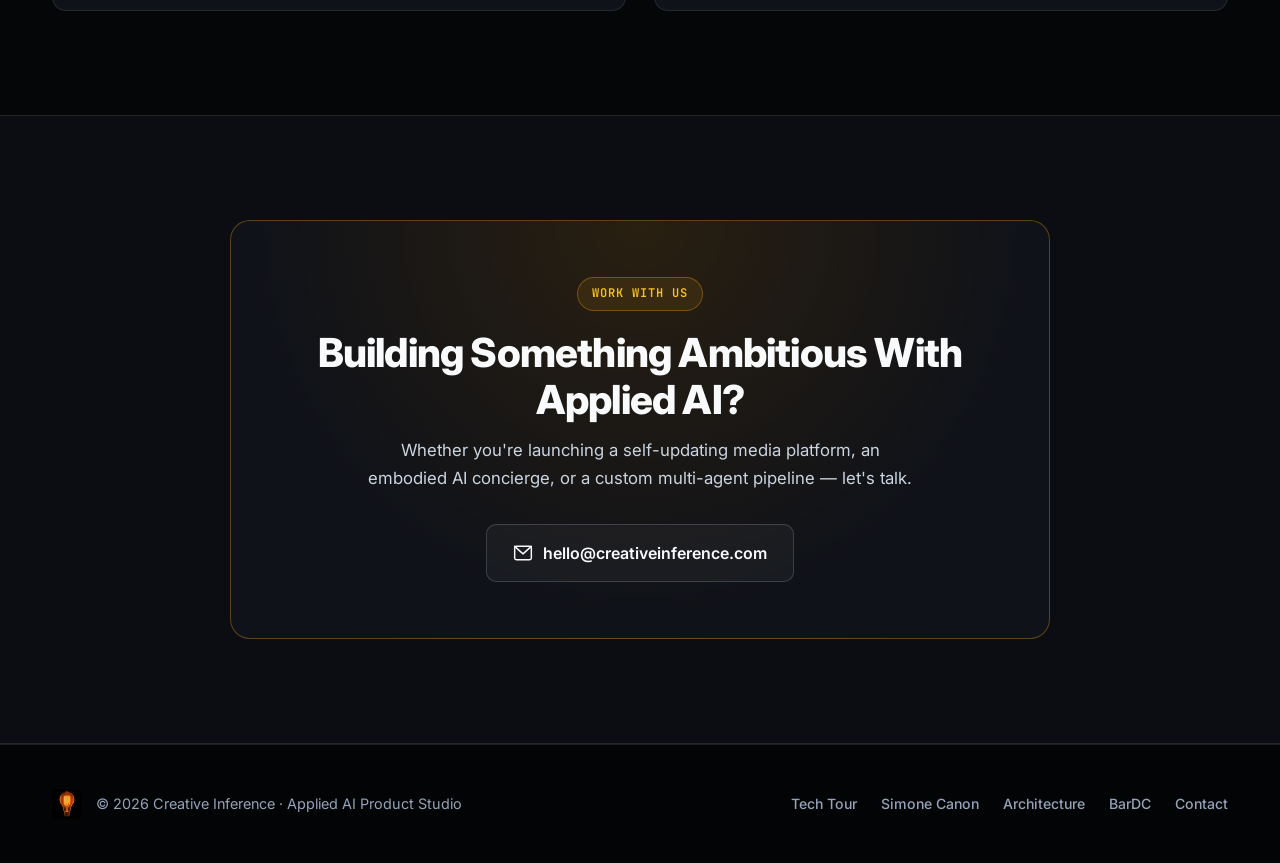
==== commit 73c74b49: "Keep multi-model overview high-level and remove BarDC LLM endpoint links" ====
--- a/index.html
+++ b/index.html
@@ -5,11 +5,11 @@
     <meta charset="UTF-8">
     <meta name="viewport" content="width=device-width, initial-scale=1.0">
     <title>Creative Inference | Applied AI Product Studio</title>
-    <meta name="description" content="Creative Inference builds self-updating consumer AI platforms — combining autonomous agent swarms, SOTA Inkling 2 Mini local multimodal inference, ComfyUI generative media, embodied concierges, 3D maps, and MCP-ready cloud architecture.">
+    <meta name="description" content="Creative Inference builds self-updating consumer AI platforms — combining autonomous agent swarms, SOTA local and cloud multimodal models, generative media, embodied concierges, 3D maps, and MCP-ready cloud architecture.">
 
     <!-- Open Graph -->
     <meta property="og:title" content="Creative Inference | Applied AI Product Studio">
-    <meta property="og:description" content="Autonomous multi-agent pipelines powered by Inkling 2 Mini, ComfyUI living art direction, embodied AI concierges, and hybrid GPU + cloud platforms shipped to production.">
+    <meta property="og:description" content="Autonomous multi-agent pipelines, SOTA multimodal inference (Inkling, Gemma, Gemini), generative art direction, embodied AI concierges, and hybrid GPU + cloud platforms shipped to production.">
     <meta property="og:image" content="https://creativeinference.com/img/og-image.jpg">
     <meta property="og:url" content="https://creativeinference.com">
     <meta property="og:type" content="website">
@@ -74,7 +74,7 @@
             </div>
             <h1 class="hero-title">Living AI Platforms That Run Themselves</h1>
             <p class="hero-subtitle">
-                We design and ship self-updating consumer products powered by autonomous agent swarms, SOTA <strong>Inkling 2 Mini</strong> local multimodal reasoning &amp; vision moderation, ComfyUI generative art &amp; cinemagraphs, embodied AI hosts, and hybrid dual-GPU + Google Cloud infrastructure.
+                We design and ship self-updating consumer products powered by autonomous agent swarms, SOTA local &amp; cloud multimodal models (including <strong>Inkling</strong>, <strong>Gemma</strong>, and <strong>Gemini</strong>), generative art &amp; cinemagraphs, embodied AI hosts, and hybrid GPU + Google Cloud infrastructure.
             </p>
             <div class="hero-buttons">
                 <a href="#tour" class="btn btn-primary">Take the Technology Tour &darr;</a>
@@ -89,8 +89,8 @@
                     <span class="metric-lbl">Autonomous Production Agents</span>
                 </div>
                 <div class="metric-item">
-                    <span class="metric-val">Inkling 2 Mini</span>
-                    <span class="metric-lbl">Looped MoE + DSpark Vision/LLM</span>
+                    <span class="metric-val">Multi-Model</span>
+                    <span class="metric-lbl">Inkling, Gemma, Gemini &amp; Diffusion</span>
                 </div>
                 <div class="metric-item">
                     <span class="metric-val">7 Plates</span>
@@ -98,7 +98,7 @@
                 </div>
                 <div class="metric-item">
                     <span class="metric-val">$0 Marginal</span>
-                    <span class="metric-lbl">Dual-GPU Nightly Inference</span>
+                    <span class="metric-lbl">Local GPU Nightly Inference</span>
                 </div>
                 <div class="metric-item">
                     <span class="metric-val">MCP + 3D</span>
@@ -130,12 +130,12 @@
                         <span class="cap-kicker">01 · Autonomy</span>
                     </div>
                     <h3>Multi-Agent Crawl &amp; RSS Swarms</h3>
-                    <p>Domain-guarded headless browsers, <strong>Inkling 2 Mini</strong> structured JSON extractors (with DSpark speculative decoding and per-task <code>reasoning_effort</code> budgets), automated approval lanes, and live RSS radars that detect openings and closures without human re-entry.</p>
+                    <p>Domain-guarded headless browsers, structured LLM extractors powered by SOTA open-weights models (including <strong>Inkling</strong> and <strong>Gemma</strong>), automated approval lanes, and live RSS radars that detect openings and closures without human re-entry.</p>
                     <div class="cap-tags">
-                        <span>Inkling 2 Mini</span>
-                        <span>DSpark Speculative</span>
+                        <span>SOTA Open-Weights</span>
                         <span>Domain Guards</span>
                         <span>RSS Intelligence</span>
+                        <span>Structured JSON</span>
                     </div>
                 </article>
 
@@ -151,12 +151,12 @@
                         <span class="cap-kicker">02 · Multimodal QA</span>
                     </div>
                     <h3>Strict Vision AI Moderation</h3>
-                    <p>Every scraped candidate venue photo passes through <strong>Inkling 2 Mini</strong>'s FP16 vision projector (<code>mmproj-F16</code>, with <code>gemma4:12b</code> failover) at <code>temperature: 0</code> — rejecting flyers, overlaid promo text, logos, and parked-domain stock before publishing.</p>
+                    <p>Every scraped candidate venue photo passes through a local multimodal vision gate (routing across SOTA vision-language models like <strong>Inkling</strong> and <strong>Gemma</strong>) to reject flyers, overlaid promo text, logos, and parked-domain stock before publishing.</p>
                     <div class="cap-tags">
-                        <span>Inkling mmproj-F16</span>
+                        <span>Multimodal Vision</span>
                         <span>Zero-Flyer Gate</span>
-                        <span>gemma4:12b Fallback</span>
-                        <span>Sharp WebP</span>
+                        <span>Auto Failover</span>
+                        <span>Optimized WebP</span>
                     </div>
                 </article>
 
@@ -172,12 +172,12 @@
                         <span class="cap-kicker">03 · Generative Media</span>
                     </div>
                     <h3>ComfyUI Art &amp; Cinemagraph Studio</h3>
-                    <p>Automated local diffusion and image-to-video pipelines (<code>Flux 3 Klein NVFP4</code> + <code>Wan 2.2 TI2V</code>) render cohesive illustrated worlds, daily editorial heroes, and seamless looping WebM cinemagraphs.</p>
+                    <p>Automated local diffusion and image-to-video pipelines (<strong>Flux</strong> + <strong>Wan</strong> via ComfyUI) render cohesive illustrated worlds, daily editorial heroes, and seamless looping WebM cinemagraphs.</p>
                     <div class="cap-tags">
                         <span>ComfyUI</span>
-                        <span>Flux 3 NVFP4</span>
-                        <span>Wan 2.2 Video</span>
-                        <span>VP9 WebM</span>
+                        <span>Flux Diffusion</span>
+                        <span>Wan Video</span>
+                        <span>Looping WebM</span>
                     </div>
                 </article>
 
@@ -292,14 +292,14 @@
                             <p>While Washington sleeps, an orchestrated pipeline crawls hundreds of bar websites, extracts live happenings, monitors local press, verifies domain health, writes the morning dispatch, and ships a fresh static build before 6 AM.</p>
                             <ul class="tour-bullets">
                                 <li><strong>Hijacked &amp; Expired Domain Guards:</strong> Headless crawlers detect parked domains, casino redirects, and DNS failures automatically so dead links never pollute listings.</li>
-                                <li><strong>Inkling 2 Mini Structured Extraction:</strong> Local looped-MoE inference (<code>UD-Q4_K_XL</code> + <code>DSpark Q8_0</code> speculative drafting over <code>llama.cpp</code>, 32K context) turns messy HTML menus and calendars into schema-enforced deals, recurring nights, and DJ sets with tunable <code>reasoning_effort</code> and automatic <code>gemma4:12b</code> failover.</li>
+                                <li><strong>Multi-Model Structured Extraction:</strong> Local open-weights reasoning models (including <strong>Inkling</strong> and <strong>Gemma</strong>, with speculative decoding and schema-enforced JSON output) turn messy HTML menus and calendars into typed deals, recurring nights, and DJ sets with automated QA.</li>
                                 <li><strong>RSS Radar &amp; Editorial Synthesis:</strong> Agents scan DC journalism feeds daily to onboard openings, verify closures, synthesize multi-source venue dossiers, and author the morning "Tonight in DC" dispatch.</li>
                             </ul>
                             <div class="tour-pills">
-                                <span>Inkling 2 Mini (UD-Q4_K_XL)</span>
-                                <span>DSpark Speculative</span>
-                                <span>32K Context · JSON Mode</span>
-                                <span>gemma4:12b Fallback</span>
+                                <span>Inkling &amp; Gemma LLMs</span>
+                                <span>Schema-Enforced JSON</span>
+                                <span>282+ Verified Happy Hours</span>
+                                <span>Edge CDN Rebuild</span>
                             </div>
                         </div>
 
@@ -307,7 +307,7 @@
                             <div class="stage-media-wrap">
                                 <span class="stage-badge-top">
                                     <span class="stage-badge-dot"></span>
-                                    <span>ComfyUI · Flux 3 + Wan 2.2 Loop</span>
+                                    <span>ComfyUI · Flux + Wan Cinemagraph Loop</span>
                                 </span>
                                 <video class="ambient-video" autoplay loop muted playsinline preload="metadata" poster="media/tour-agents.webp">
                                     <source src="media/tour-agents.webm" type="video/webm">
@@ -318,12 +318,12 @@
                                     <div class="hud-step">
                                         <span class="hud-step-id">STAGE 01</span>
                                         <span class="hud-step-name">Domain-Safe Crawl</span>
-                                        <span class="hud-step-meta">Puppeteer · 636 venues</span>
+                                        <span class="hud-step-meta">Headless · 636 venues</span>
                                     </div>
                                     <div class="hud-step">
                                         <span class="hud-step-id">STAGE 02</span>
                                         <span class="hud-step-name">Events &amp; Deals</span>
-                                        <span class="hud-step-meta">Inkling 2 Mini + DSpark</span>
+                                        <span class="hud-step-meta">Local LLM + JSON QA</span>
                                     </div>
                                     <div class="hud-step">
                                         <span class="hud-step-id">STAGE 03</span>
@@ -333,17 +333,17 @@
                                     <div class="hud-step">
                                         <span class="hud-step-id">STAGE 04</span>
                                         <span class="hud-step-name">Vision Photo Gate</span>
-                                        <span class="hud-step-meta">Inkling mmproj-F16</span>
+                                        <span class="hud-step-meta">Multimodal VLM audit</span>
                                     </div>
                                     <div class="hud-step">
                                         <span class="hud-step-id">STAGE 05</span>
                                         <span class="hud-step-name">Tonight Dispatch</span>
-                                        <span class="hud-step-meta">Inkling copy + WebM</span>
+                                        <span class="hud-step-meta">Editorial + WebM hero</span>
                                     </div>
                                     <div class="hud-step">
                                         <span class="hud-step-id">STAGE 06</span>
                                         <span class="hud-step-name">Static Edge Deploy</span>
-                                        <span class="hud-step-meta">Eleventy → Firebase</span>
+                                        <span class="hud-step-meta">SSG → Global CDN</span>
                                     </div>
                                 </div>
                             </div>
@@ -424,15 +424,15 @@
                             <h3>Vision-Verified Photography Meets Bespoke Cinemagraphs</h3>
                             <p>Automated directories usually look "scraped" — full of stretched logos, DJ flyers, and generic AI slop. We solved visual quality from both ends: strict multimodal vision filtering for real venue photos and curated 2D print styles for editorial media.</p>
                             <ul class="tour-bullets">
-                                <li><strong>335+ Vision-Verified Venue Heroes:</strong> Candidate images scraped from official bar websites are normalized to 512×288 JPEG thumbnails and audited by <strong>Inkling 2 Mini</strong>'s FP16 vision projector (<code>mmproj-F16</code>, <code>temperature: 0</code>, with <code>gemma4:12b</code> failover) — approving clean interiors, rooftops, and cocktails while rejecting overlaid text, flyers, or collages.</li>
-                                <li><strong>Zero-Thrash Router &amp; ComfyUI Handoff:</strong> Before media jobs start, the orchestrator calls <code>POST /models/unload</code> on <code>llama-server</code> (and evicts Ollama) to clear all 32 GB of dual-GPU VRAM, batches <code>Flux 3 Klein NVFP4</code> stills, then batches <code>Wan 2.2 TI2V</code> WebM loops before Inkling autoloads on the next agent pass.</li>
+                                <li><strong>335+ Vision-Verified Venue Heroes:</strong> Candidate images scraped from official bar websites are audited locally by multimodal vision-language models (such as <strong>Inkling</strong> and <strong>Gemma</strong>) — approving clean interiors, rooftops, and cocktails while rejecting overlaid text, flyers, or collages.</li>
+                                <li><strong>Zero-Thrash Local GPU Batching:</strong> Nightly and weekly media jobs coordinate automatic VRAM handoff between local LLMs and ComfyUI — batching <strong>Flux</strong> stills and <strong>Wan</strong> image-to-video WebM loops for lightweight atmospheric motion.</li>
                                 <li><strong>Admin Override Controls:</strong> React ops dashboard lets editors lock, swap, or re-verify hero photography with one click.</li>
                             </ul>
                             <div class="tour-pills">
-                                <span>Inkling 2 Mini mmproj-F16</span>
-                                <span>POST /models/unload</span>
-                                <span>Flux 3 Klein NVFP4</span>
-                                <span>Wan 2.2 TI2V 5B</span>
+                                <span>Multimodal Vision QA</span>
+                                <span>Flux + Wan Video</span>
+                                <span>Auto VRAM Handoff</span>
+                                <span>335+ Venue Heroes</span>
                             </div>
                         </div>
 
@@ -440,7 +440,7 @@
                             <div class="stage-media-wrap">
                                 <span class="stage-badge-top">
                                     <span class="stage-badge-dot"></span>
-                                    <span>Generated Locally · Flux 3 + Wan 2.2 Cinemagraph</span>
+                                    <span>Generated Locally · ComfyUI Cinemagraph</span>
                                 </span>
                                 <video class="ambient-video" loop muted playsinline preload="none" poster="media/bardc-showcase.webp">
                                     <source src="media/bardc-showcase.webm" type="video/webm">
@@ -531,12 +531,17 @@
 
                         <div class="tour-stage mcp-stage-card">
                             <div class="mcp-code-header">
-                                <span>Agent Feeds &amp; MCP Tool Spec</span>
-                                <button type="button" class="copy-btn" data-copy-target="bardcMcpSnippet">Copy Feed Commands</button>
-                            </div>
-                            <pre class="mcp-pre"><code id="bardcMcpSnippet">curl -s https://bardc.com/llms.txt
-curl -s https://bardc.com/data/tonight.json | jq .
-curl -s https://bardc.com/data/search.json | jq '.[0:3]'</code></pre>
+                                <span>Illustrative MCP Tool Call Pattern</span>
+                                <button type="button" class="copy-btn" data-copy-target="bardcMcpSnippet">Copy Example</button>
+                            </div>
+                            <pre class="mcp-pre"><code id="bardcMcpSnippet">{
+  "jsonrpc": "2.0",
+  "method": "tools/call",
+  "params": {
+    "name": "build_night_pass",
+    "arguments": { "neighborhood": "Shaw", "vibe": "speakeasy" }
+  }
+}</code></pre>
                             <div class="mcp-tools-grid">
                                 <div class="mcp-tool-box">
                                     <code>search_dc_bars</code>
@@ -580,7 +585,7 @@
                     <div class="flaps" data-flap="SIMONE · VISUAL CANON"></div>
                 </div>
                 <h2>Embodied AI Case Study: One Host, Seven Living Plates</h2>
-                <p>For Bar DC, we designed <strong>Simone</strong> — a resident nightlife curator with a locked character bible rendered locally in eclectic 2D print &amp; animation styles via ComfyUI (<code>Flux 3 Klein NVFP4</code> &rarr; <code>Wan 2.2 TI2V</code>), paired with mechanical split-flap status boards and collectible Code 128 Night Passes.</p>
+                <p>For Bar DC, we designed <strong>Simone</strong> — a resident nightlife curator with a locked character bible rendered locally in eclectic 2D print &amp; animation styles via ComfyUI (<strong>Flux</strong> &rarr; <strong>Wan</strong>), paired with mechanical split-flap status boards and collectible Code 128 Night Passes.</p>
             </div>
 
             <!-- Interactive Dual-Buffer Director's Monitor + Live Code 128 Night Pass -->
@@ -664,7 +669,7 @@
             <!-- Full 7-Plate Living Cinemagraph Gallery -->
             <div class="canon-plates-subhead animate-on-scroll">
                 <h3>02 · All Seven Living Plates (Click Any Plate to Load Monitor)</h3>
-                <span>Batched Locally · Flux 3 Klein NVFP4 (768×448) &rarr; Wan 2.2 TI2V 5B (49f VP9 WebM)</span>
+                <span>Batched Locally · ComfyUI Diffusion Stills &rarr; Looping VP9 WebM Cinemagraphs</span>
             </div>
 
             <div class="canon-plates-grid animate-on-scroll">
@@ -827,22 +832,21 @@
                     </div>
                     <div class="arch-visual-caption">
                         <strong>Zero-Marginal-Cost Nightly Synthesis</strong>
-                        <span>Inkling 2 Mini (llama.cpp) + ComfyUI → Firebase Edge CDN</span>
+                        <span>Local Multi-Model Forge + ComfyUI → Edge CDN</span>
                     </div>
                 </div>
 
                 <div class="arch-planes animate-on-scroll">
                     <div class="arch-plane">
-                        <span class="plane-badge">Plane A · Dedicated Dual-GPU AI Workstation</span>
+                        <span class="plane-badge">Plane A · Dedicated Local GPU Workstation</span>
                         <h3>Overnight Intelligence &amp; Media Forge</h3>
-                        <p>Power-aware scheduled pipelines (<code>systemd-inhibit</code>) run headless crawls, <strong>Inkling 2 Mini</strong> (<code>UD-Q4_K_XL</code> + <code>mmproj-F16</code> + <code>DSpark Q8_0</code> speculative drafting) sharded <code>0.30/0.70</code> across dual RTX 5060 Ti 16GB GPUs with automatic <code>gemma4:12b</code> failover, plus <code>Flux 3 Klein NVFP4</code> &amp; <code>Wan 2.2</code> cinemagraphs via explicit VRAM unload handoff.</p>
+                        <p>Scheduled local pipelines run headless crawls, SOTA open-weights reasoning &amp; vision moderation (including <strong>Inkling</strong> and <strong>Gemma</strong>), <strong>Flux</strong> illustrations, <strong>Wan</strong> WebM cinemagraphs, and static builds with automated memory handoff and cross-model failover.</p>
                         <div class="plane-chips">
-                            <span>2× RTX 5060 Ti (32 GB)</span>
-                            <span>Inkling 2 Mini (UD-Q4_K_XL)</span>
-                            <span>DSpark Q8_0 Draft</span>
-                            <span>llama.cpp Router</span>
-                            <span>Ollama gemma4:12b Fallback</span>
-                            <span>ComfyUI (Flux 3 + Wan 2.2)</span>
+                            <span>Local Multi-GPU</span>
+                            <span>Inkling &amp; Gemma</span>
+                            <span>ComfyUI (Flux + Wan)</span>
+                            <span>Headless Crawlers</span>
+                            <span>Static Builds</span>
                         </div>
                     </div>
 
@@ -851,52 +855,52 @@
                     <div class="arch-plane">
                         <span class="plane-badge cloud">Plane B · Google Cloud &amp; Firebase Edge</span>
                         <h3>Instant Public Delivery &amp; Live Interactive APIs</h3>
-                        <p>Static HTML, JSON feeds, and cached WebP/WebM media ship to Firebase Hosting's global CDN. Cloud Functions (2nd gen) power live Gemini concierge asks, room chat, user submissions, and GA4 → BigQuery analytics — scaling cleanly to zero when idle.</p>
+                        <p>Static HTML, JSON feeds, and cached WebP/WebM media ship to Firebase Hosting's global CDN. Cloud Functions power live <strong>Gemini</strong> concierge asks, room chat, user submissions, and analytics — scaling cleanly to zero when idle.</p>
                         <div class="plane-chips">
                             <span>Cloud Firestore</span>
                             <span>Firebase Hosting CDN</span>
-                            <span>Cloud Functions v2</span>
+                            <span>Cloud Functions</span>
                             <span>Gemini Flash</span>
-                            <span>React 18 Admin</span>
+                            <span>React Admin</span>
                             <span>BigQuery</span>
                         </div>
                     </div>
                 </div>
             </div>
 
-            <!-- SOTA Inkling 2 Mini Technical Deep-Dive -->
+            <!-- Multi-Model Local + Cloud Stack Overview -->
             <div class="canon-ux-grid animate-on-scroll">
                 <div class="arch-plane">
-                    <span class="plane-badge">01 · Looped MoE + Speculative Decoding</span>
-                    <h3>Inkling 2 Mini + DSpark</h3>
-                    <p>Runs Thinking Machines Lab's 26.4B-total (~3.4B–5.4B active) looped-transformer MoE quantized in <code>UD-Q4_K_XL</code> with an FP16 multimodal projector (<code>mmproj-F16</code>). Paired with a <code>dspark-Inkling-2-Mini-Q8_0</code> draft model (<code>spec-type = draft-dspark</code>, 3-token lookahead) on <code>llama-server</code> for high-throughput 32K-context JSON and vision inference.</p>
+                    <span class="plane-badge">01 · SOTA Multi-Model Routing</span>
+                    <h3>Right Model for Every Task</h3>
+                    <p>Combines frontier cloud models (<strong>Gemini</strong>) for real-time interactive concierge sessions with SOTA open-weights local models (such as <strong>Inkling</strong> and <strong>Gemma</strong>) for high-volume nightly extraction, synthesis, and multimodal photo moderation.</p>
                     <div class="plane-chips">
-                        <span>26.4B MoE · ~4B Active</span>
-                        <span>UD-Q4_K_XL + mmproj-F16</span>
-                        <span>spec-draft-n-max = 3</span>
-                        <span>32K Context</span>
+                        <span>Inkling Open-Weights</span>
+                        <span>Gemma Multimodal</span>
+                        <span>Gemini Live Cloud</span>
+                        <span>Speculative Decoding</span>
                     </div>
                 </div>
                 <div class="arch-plane">
-                    <span class="plane-badge">02 · Dual-GPU Sharding &amp; VRAM Handoff</span>
-                    <h3>Zero-Thrash Memory Orchestration</h3>
-                    <p>All 99 layers offload across dual RTX 5060 Ti 16GB cards with an asymmetric <code>tensor-split = 0.30,0.70</code> profile and <code>--models-autoload</code> / <code>--sleep-idle-seconds 300</code>. Before ComfyUI diffusion or video batches begin, our router calls <code>POST /models/unload</code> (and evicts Ollama via <code>keep_alive: 0</code>) so diffusion and LLM workloads never fight over VRAM.</p>
+                    <span class="plane-badge">02 · Elastic Local GPU Orchestration</span>
+                    <h3>Zero-Thrash Memory Handoff</h3>
+                    <p>Dedicated local GPU compute shares cleanly between reasoning, vision QA, and generative media — automatically unloading idle models and coordinating memory transitions so diffusion and video batches never contend with LLM workloads.</p>
                     <div class="plane-chips">
-                        <span>tensor-split 0.30 / 0.70</span>
-                        <span>n-gpu-layers = 99</span>
-                        <span>POST /models/unload</span>
-                        <span>300s Idle Sleep</span>
+                        <span>Multi-GPU Sharding</span>
+                        <span>On-Demand Autoload</span>
+                        <span>VRAM Handoff</span>
+                        <span>$0 Marginal Cost</span>
                     </div>
                 </div>
                 <div class="arch-plane">
-                    <span class="plane-badge cloud">03 · Unified Multimodal Agent Router</span>
-                    <h3>Controllable Reasoning &amp; Failover</h3>
-                    <p>One OpenAI-compatible <code>/v1/chat/completions</code> abstraction powers event &amp; happy-hour HTML parsing, RSS venue dossier synthesis, strict <code>temperature: 0</code> hero-photo moderation, and daily editorial copy — tuning <code>reasoning_effort</code> per task with automatic failover to local <code>Ollama (gemma4:12b)</code> if the router is busy or unreachable.</p>
+                    <span class="plane-badge cloud">03 · Resilient Autonomous Pipelines</span>
+                    <h3>Structured Outputs &amp; Failover</h3>
+                    <p>An OpenAI-compatible routing layer enforces structured JSON schemas, per-task reasoning budgets, strict vision quality gates, and automatic cross-provider failover so autonomous operations stay reliable end-to-end.</p>
                     <div class="plane-chips">
-                        <span>reasoning_effort Control</span>
-                        <span>response_format: json_object</span>
-                        <span>Multimodal Vision QA</span>
-                        <span>Auto Ollama Failover</span>
+                        <span>Schema-Enforced JSON</span>
+                        <span>Tunable Reasoning</span>
+                        <span>Vision Quality Gates</span>
+                        <span>Auto Failover</span>
                     </div>
                 </div>
             </div>
@@ -925,7 +929,7 @@
                         <span>Live in Production · bardc.com</span>
                     </span>
                     <h3>Bar DC</h3>
-                    <p>Washington, D.C.'s self-updating bars, happy hours, and nightlife platform. Autonomous agents powered locally by <strong>Inkling 2 Mini</strong> (with DSpark speculative decoding and FP16 vision QA) crawl and verify 636+ indexed listings nightly, moderate venue hero photography, illustrate daily dispatches &amp; cinemagraphs via ComfyUI, and guide visitors with Simone, our embodied multi-world concierge.</p>
+                    <p>Washington, D.C.'s self-updating bars, happy hours, and nightlife platform. Autonomous agents powered by SOTA local and cloud multimodal models (including <strong>Inkling</strong>, <strong>Gemma</strong>, and <strong>Gemini</strong>) crawl and verify 636+ indexed listings nightly, moderate venue hero photography, illustrate daily dispatches &amp; cinemagraphs via ComfyUI, and guide visitors with Simone, our embodied multi-world concierge.</p>
 
                     <div class="flagship-stats">
                         <div>
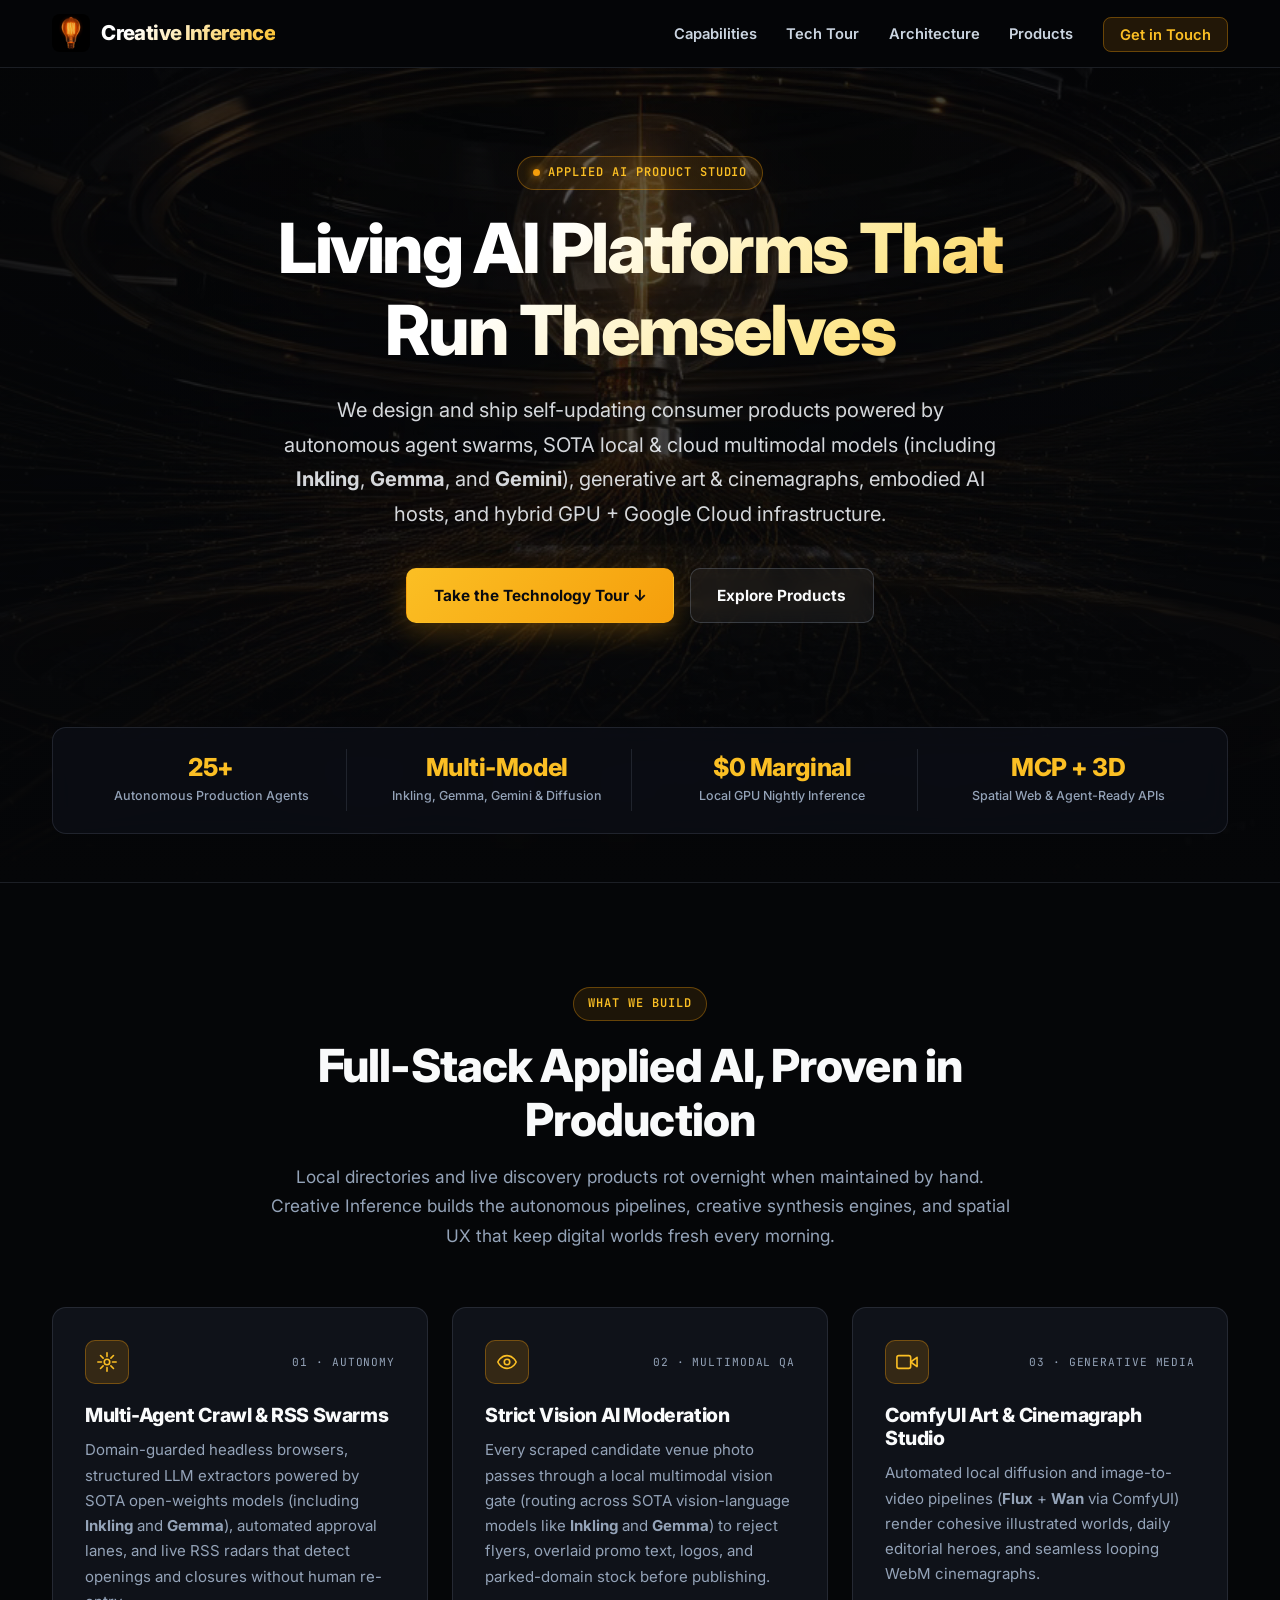
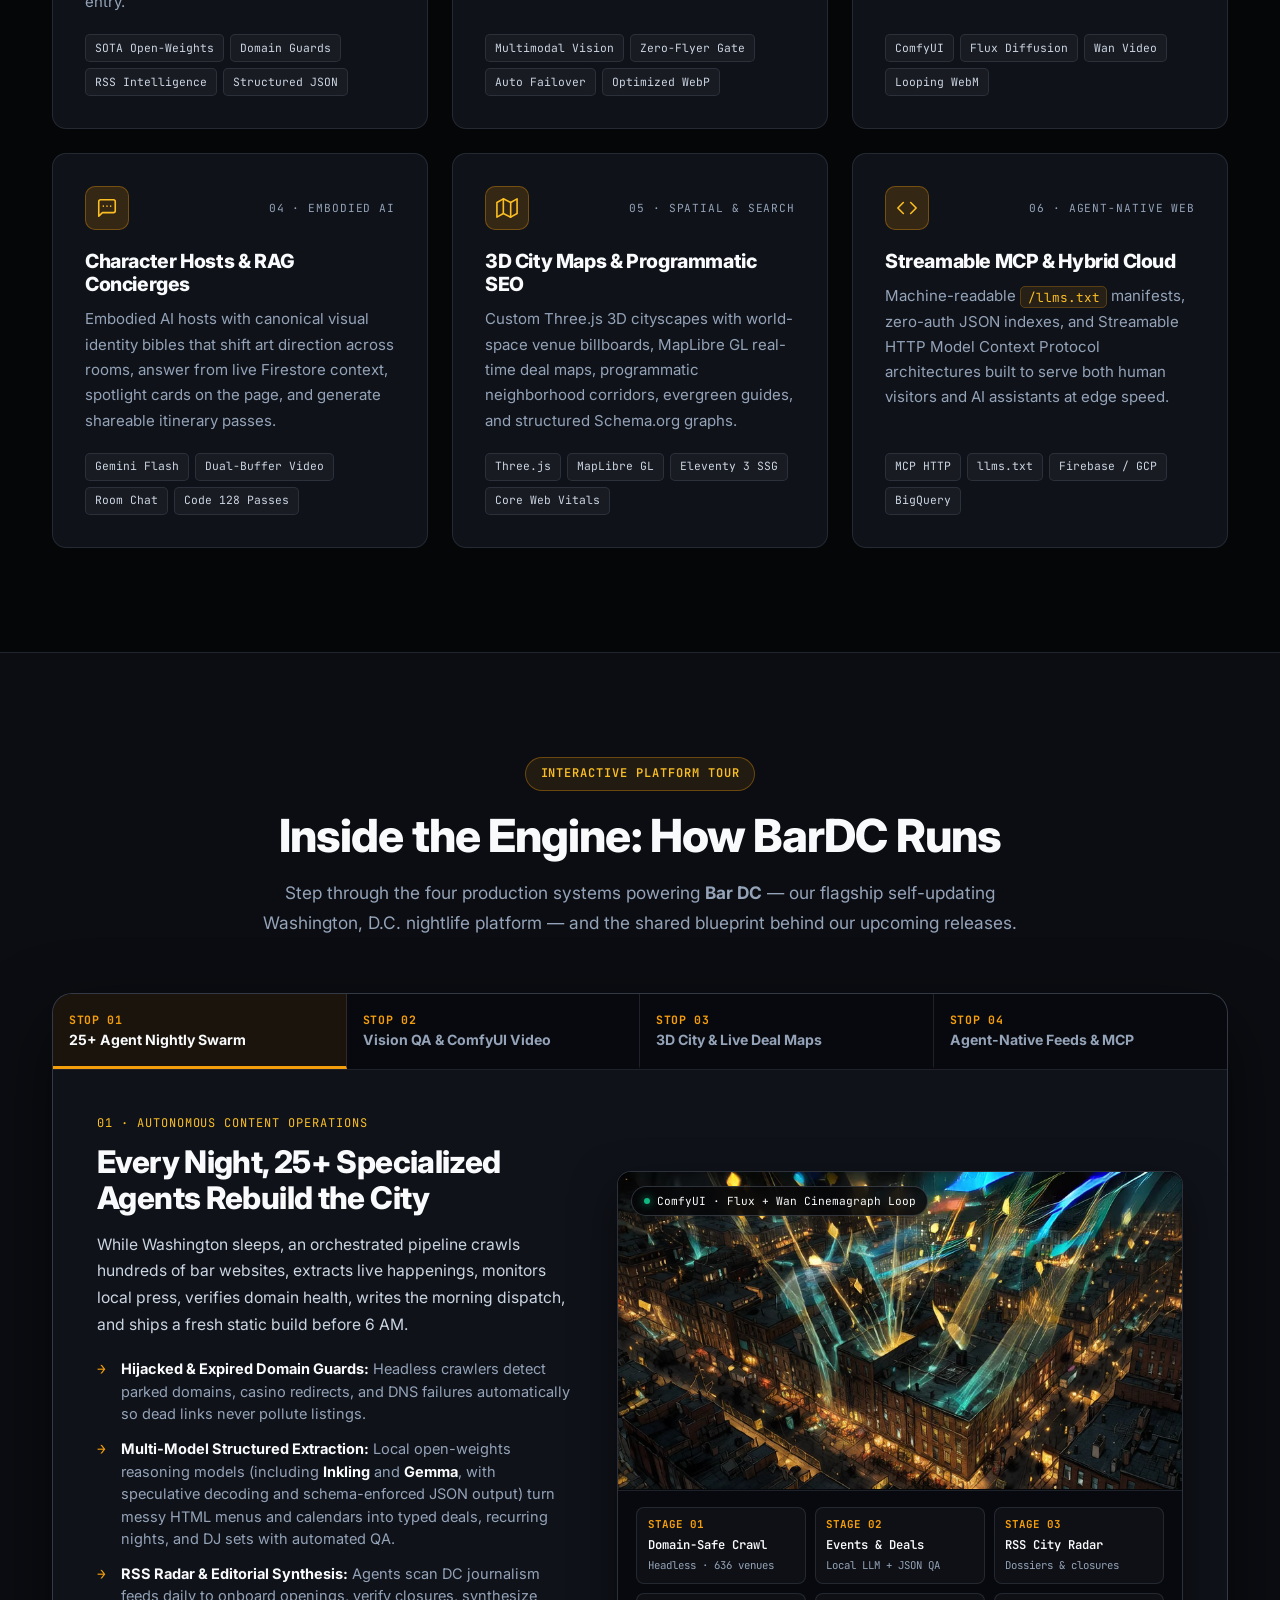
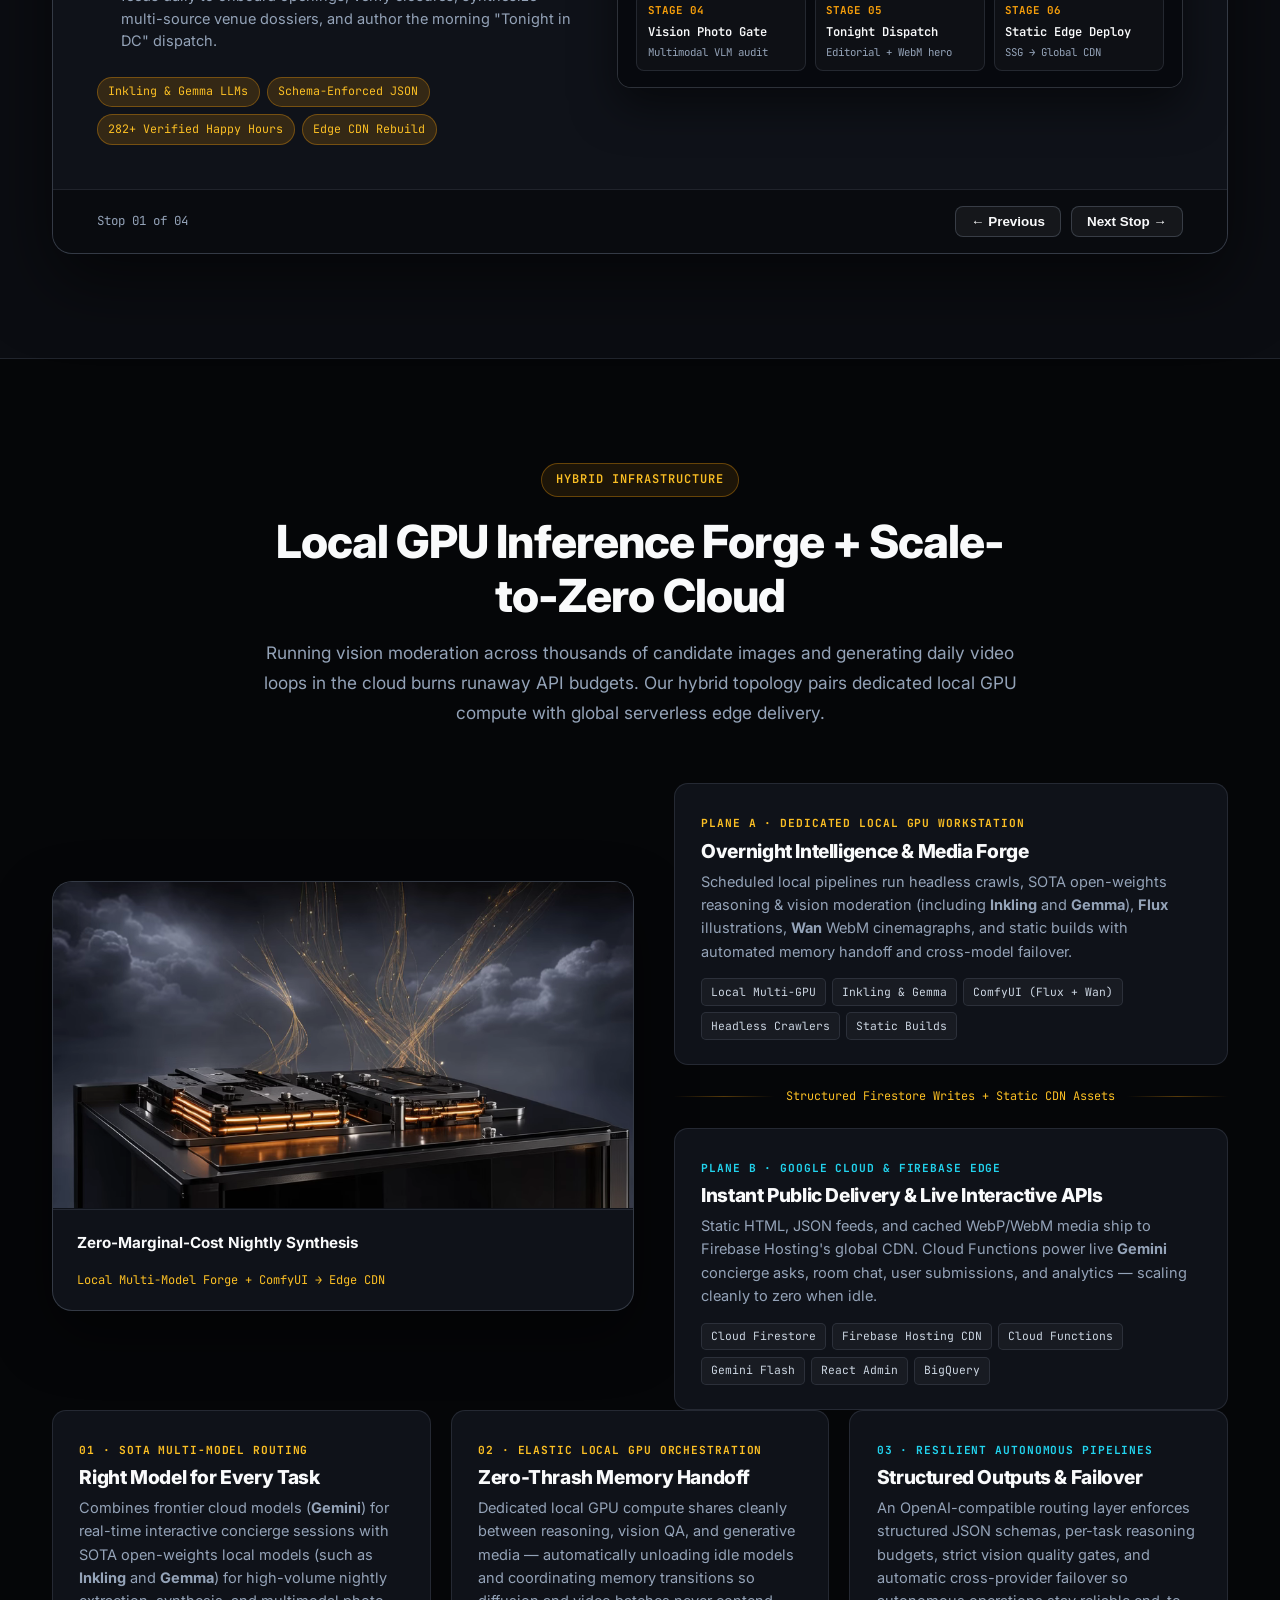
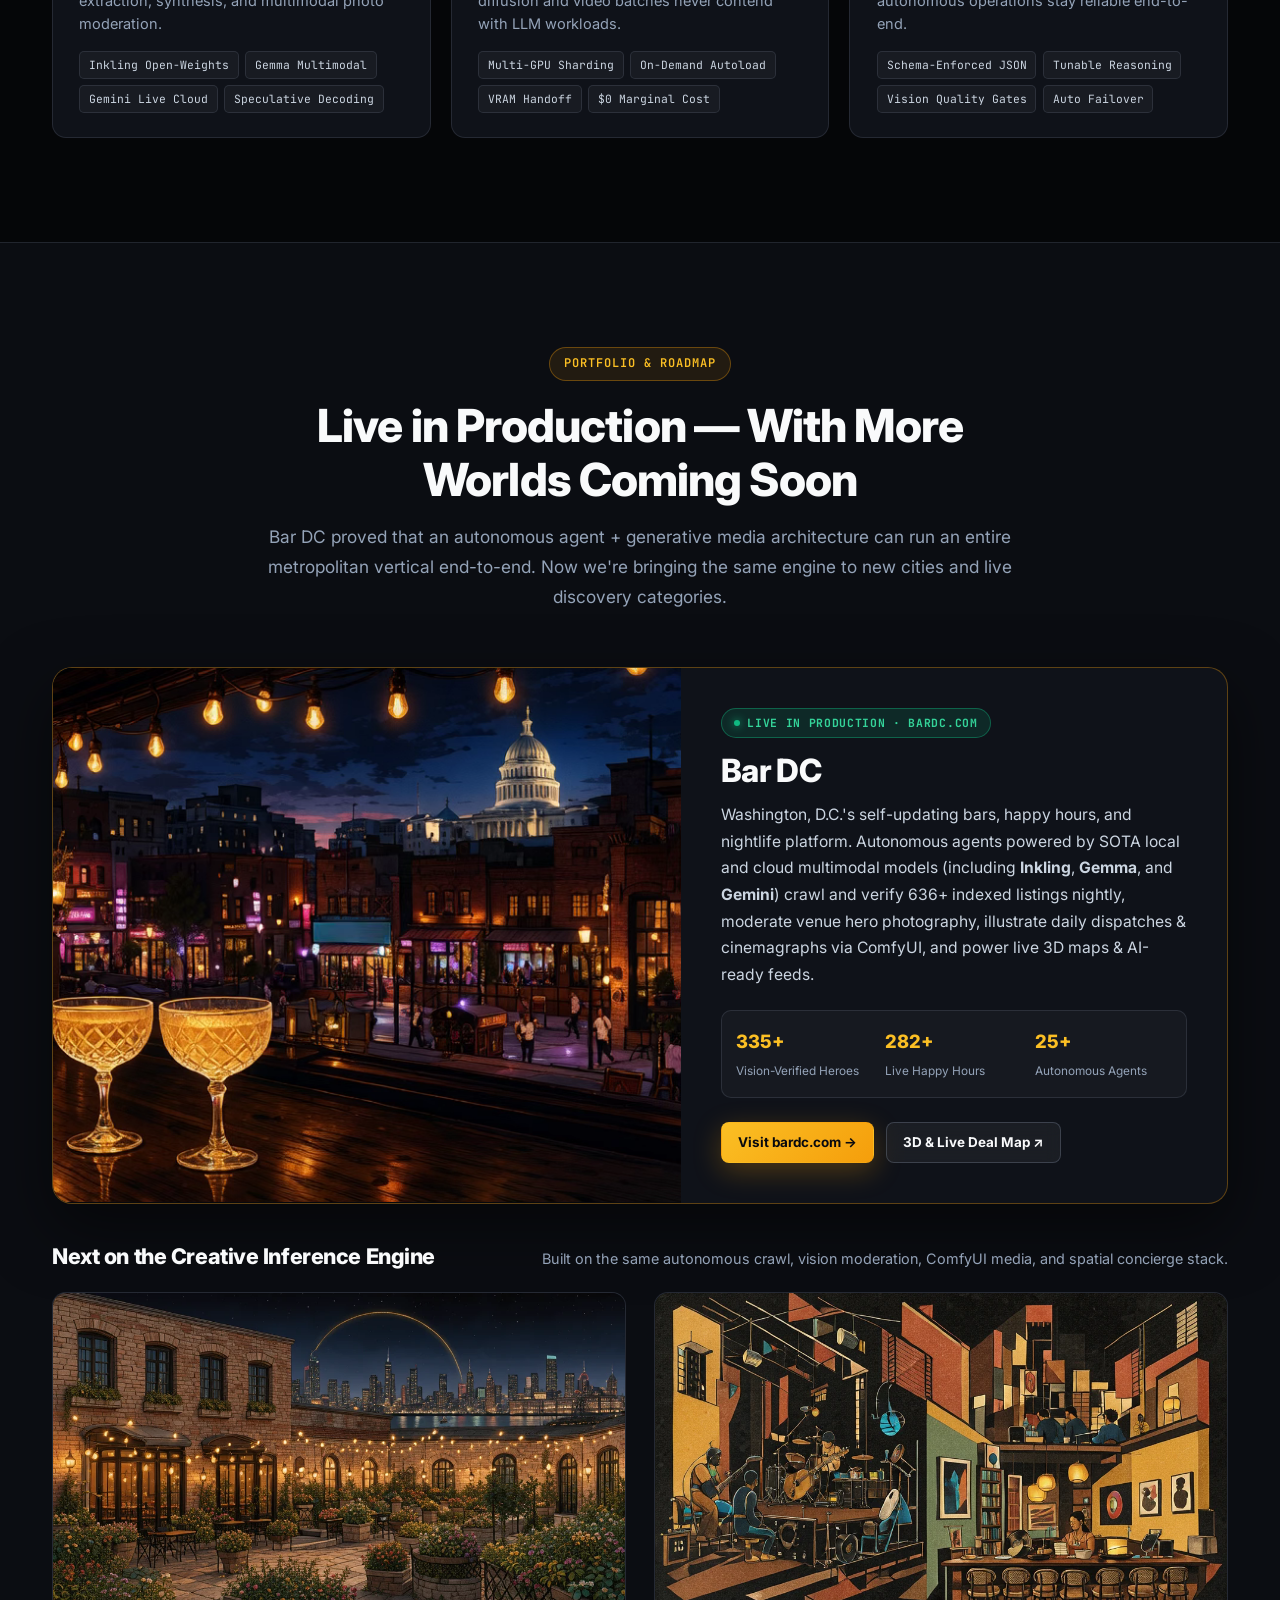
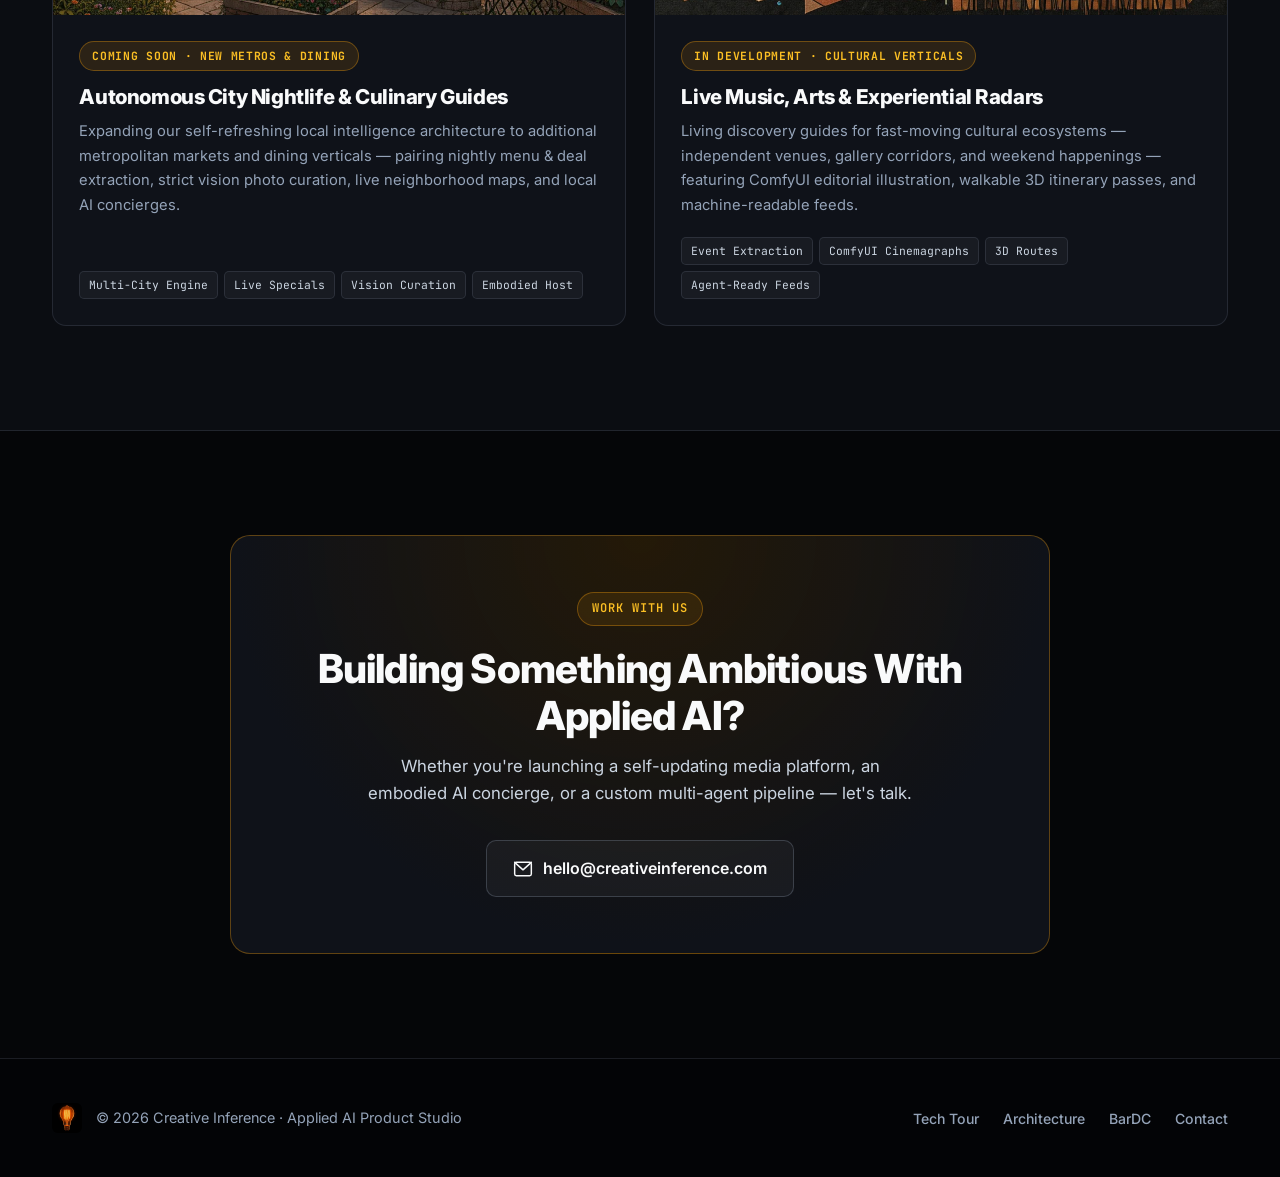
==== commit e3912411: "Temporarily remove Simone sections and links" ====
--- a/index.html
+++ b/index.html
@@ -20,7 +20,7 @@
     <link rel="preconnect" href="https://fonts.gstatic.com" crossorigin>
     <link href="https://fonts.googleapis.com/css2?family=Inter:wght@400;500;600;700;800&family=JetBrains+Mono:wght@500;600;700&display=swap" rel="stylesheet">
 
-    <link rel="stylesheet" href="styles.css?v=20261121b">
+    <link rel="stylesheet" href="styles.css?v=20261121c">
     <link rel="icon" href="img/ci_logo.png" type="image/png">
 
     <!-- Google tag (gtag.js) -->
@@ -48,7 +48,6 @@
                 <ul>
                     <li><a href="#capabilities">Capabilities</a></li>
                     <li><a href="#tour">Tech Tour</a></li>
-                    <li><a href="#simone">Simone Canon</a></li>
                     <li><a href="#architecture">Architecture</a></li>
                     <li><a href="#projects">Products</a></li>
                     <li><a href="#contact" class="nav-cta">Get in Touch</a></li>
@@ -78,7 +77,7 @@
             </p>
             <div class="hero-buttons">
                 <a href="#tour" class="btn btn-primary">Take the Technology Tour &darr;</a>
-                <a href="#simone" class="btn btn-secondary">Explore Simone Canon</a>
+                <a href="#projects" class="btn btn-secondary">Explore Products</a>
             </div>
         </div>
 
@@ -91,10 +90,6 @@
                 <div class="metric-item">
                     <span class="metric-val">Multi-Model</span>
                     <span class="metric-lbl">Inkling, Gemma, Gemini &amp; Diffusion</span>
-                </div>
-                <div class="metric-item">
-                    <span class="metric-val">7 Plates</span>
-                    <span class="metric-lbl">Living Cinemagraph Persona</span>
                 </div>
                 <div class="metric-item">
                     <span class="metric-val">$0 Marginal</span>
@@ -248,13 +243,13 @@
         </div>
     </section>
 
-    <!-- Interactive 5-Stop Technology Tour -->
+    <!-- Interactive 4-Stop Technology Tour -->
     <section id="tour" class="section section-alt">
         <div class="container">
             <div class="section-header animate-on-scroll">
                 <div class="eyebrow">Interactive Platform Tour</div>
                 <h2>Inside the Engine: How BarDC Runs</h2>
-                <p>Step through the five production systems powering <strong>Bar DC</strong> — our flagship self-updating Washington, D.C. nightlife platform — and the shared blueprint behind our upcoming releases.</p>
+                <p>Step through the four production systems powering <strong>Bar DC</strong> — our flagship self-updating Washington, D.C. nightlife platform — and the shared blueprint behind our upcoming releases.</p>
             </div>
 
             <div class="tour-shell animate-on-scroll">
@@ -266,18 +261,14 @@
                     </button>
                     <button class="tour-tab" role="tab" aria-selected="false" aria-controls="tour-panel-1" id="tour-tab-1" tabindex="-1" type="button">
                         <span class="tour-tab-num">STOP 02</span>
-                        <span class="tour-tab-label">Simone &amp; Living Worlds</span>
+                        <span class="tour-tab-label">Vision QA &amp; ComfyUI Video</span>
                     </button>
                     <button class="tour-tab" role="tab" aria-selected="false" aria-controls="tour-panel-2" id="tour-tab-2" tabindex="-1" type="button">
                         <span class="tour-tab-num">STOP 03</span>
-                        <span class="tour-tab-label">Vision QA &amp; ComfyUI Video</span>
+                        <span class="tour-tab-label">3D City &amp; Live Deal Maps</span>
                     </button>
                     <button class="tour-tab" role="tab" aria-selected="false" aria-controls="tour-panel-3" id="tour-tab-3" tabindex="-1" type="button">
                         <span class="tour-tab-num">STOP 04</span>
-                        <span class="tour-tab-label">3D City &amp; Live Deal Maps</span>
-                    </button>
-                    <button class="tour-tab" role="tab" aria-selected="false" aria-controls="tour-panel-4" id="tour-tab-4" tabindex="-1" type="button">
-                        <span class="tour-tab-num">STOP 05</span>
                         <span class="tour-tab-label">Agent-Native Feeds &amp; MCP</span>
                     </button>
                 </div>
@@ -350,77 +341,10 @@
                         </div>
                     </div>
 
-                    <!-- STOP 02: Simone & Living Worlds -->
+                    <!-- STOP 02: Vision Moderation & ComfyUI -->
                     <div class="tour-panel" id="tour-panel-1" role="tabpanel" aria-labelledby="tour-tab-1" hidden>
                         <div class="tour-copy">
-                            <span class="tour-copy-kicker">02 · Embodied AI Host &amp; Character Canon</span>
-                            <h3>Meet Simone: Chameleon Host &amp; Spatial Co-Pilot</h3>
-                            <p>Instead of bolting on a generic chatbot bubble, Creative Inference engineered <strong>Simone</strong> — an embodied DC nightlife curator whose floating picture-in-picture monitor crossfades seamlessly across conversational states and neighborhood illustration styles.</p>
-                            <ul class="tour-bullets">
-                                <li><strong>Zero-Flicker Dual-Buffer Cinemagraphs:</strong> Dual <code>&lt;video&gt;</code> buffers preload and crossfade smoothly between <code>idle</code>, <code>greet</code>, <code>speaking</code>, and five distinct DC bar worlds.</li>
-                                <li><strong>Collectible Code 128 "DC Night Pass":</strong> Ask for an evening crawl and Simone prints a timed 3-stop ticket with Haversine walking intervals and a scannable Code 128 Set B SVG barcode.</li>
-                                <li><strong>DOM Spotlight &amp; Diegetic Skins:</strong> Physically ribbons <code>★ SIMONE'S #1 PICK</code> onto live venue cards and re-skins page borders &amp; halftones by vibe. <a href="#simone">See the full 7-plate Canon below &darr;</a></li>
-                            </ul>
-                            <div class="tour-pills">
-                                <span>Click Worlds on the Right &rarr;</span>
-                                <span>Dual-Buffer WebM</span>
-                                <span>Code 128 SVG Passes</span>
-                            </div>
-                        </div>
-
-                        <div class="tour-stage">
-                            <div class="stage-media-wrap">
-                                <span class="stage-badge-top">
-                                    <span class="stage-badge-dot"></span>
-                                    <span id="simoneStageBadge">Cocktail Lounge · Default Host</span>
-                                </span>
-                                <video id="simoneStageVideo" class="ambient-video simone-framed" loop muted playsinline preload="none" poster="media/simone/lounge-idle.webp">
-                                    <source src="media/simone/lounge-idle.webm" type="video/webm">
-                                </video>
-                            </div>
-                            <div class="simone-switcher">
-                                <div class="simone-world-btns" role="group" aria-label="Switch Simone visual world">
-                                    <button type="button" class="world-btn is-selected" aria-pressed="true"
-                                        data-video="media/simone/lounge-idle.webm"
-                                        data-poster="media/simone/lounge-idle.webp"
-                                        data-world="Cocktail Lounge · Default Host"
-                                        data-style="Lo-Fi Neon Anime">Lounge</button>
-                                    <button type="button" class="world-btn" aria-pressed="false"
-                                        data-video="media/simone/speakeasy.webm"
-                                        data-poster="media/simone/speakeasy.webp"
-                                        data-world="Velvet &amp; Cipher · Shaw Speakeasies"
-                                        data-style="Noir Graphic Novel Ink">Speakeasy</button>
-                                    <button type="button" class="world-btn" aria-pressed="false"
-                                        data-video="media/simone/jazz.webm"
-                                        data-poster="media/simone/jazz.webp"
-                                        data-world="Brass on U Street · Jazz &amp; Live Music"
-                                        data-style="Mid-Century UPA Gouache">Jazz Club</button>
-                                    <button type="button" class="world-btn" aria-pressed="false"
-                                        data-video="media/simone/rooftop.webm"
-                                        data-poster="media/simone/rooftop.webp"
-                                        data-world="Golden Hour Horizon · Rooftops"
-                                        data-style="Modern Cel-Shaded">Rooftop</button>
-                                    <button type="button" class="world-btn" aria-pressed="false"
-                                        data-video="media/simone/dive.webm"
-                                        data-poster="media/simone/dive.webp"
-                                        data-world="Last Call Jukebox · Adams Morgan Dives"
-                                        data-style="Risograph Gig Poster">Dive Bar</button>
-                                </div>
-                                <span class="simone-style-tag" id="simoneStyleTag">Style: Lo-Fi Neon Anime</span>
-                            </div>
-                            <div class="night-pass-preview">
-                                <div class="pass-stops">
-                                    <strong>DC NIGHT PASS:</strong> <span>01</span> Allegory &rarr; <span>02</span> Silver Lyan &rarr; <span>03</span> Death &amp; Co.
-                                </div>
-                                <a href="#simone" style="font-size:0.74rem;font-weight:700;">Interactive Pass Studio &darr;</a>
-                            </div>
-                        </div>
-                    </div>
-
-                    <!-- STOP 03: Vision Moderation & ComfyUI -->
-                    <div class="tour-panel" id="tour-panel-2" role="tabpanel" aria-labelledby="tour-tab-2" hidden>
-                        <div class="tour-copy">
-                            <span class="tour-copy-kicker">03 · Multimodal Quality Control &amp; Generative Art</span>
+                            <span class="tour-copy-kicker">02 · Multimodal Quality Control &amp; Generative Art</span>
                             <h3>Vision-Verified Photography Meets Bespoke Cinemagraphs</h3>
                             <p>Automated directories usually look "scraped" — full of stretched logos, DJ flyers, and generic AI slop. We solved visual quality from both ends: strict multimodal vision filtering for real venue photos and curated 2D print styles for editorial media.</p>
                             <ul class="tour-bullets">
@@ -461,10 +385,10 @@
                         </div>
                     </div>
 
-                    <!-- STOP 04: Spatial & Live Deal Engine -->
-                    <div class="tour-panel" id="tour-panel-3" role="tabpanel" aria-labelledby="tour-tab-3" hidden>
+                    <!-- STOP 03: Spatial & Live Deal Engine -->
+                    <div class="tour-panel" id="tour-panel-2" role="tabpanel" aria-labelledby="tour-tab-2" hidden>
                         <div class="tour-copy">
-                            <span class="tour-copy-kicker">04 · Spatial Discovery &amp; Real-Time Filtering</span>
+                            <span class="tour-copy-kicker">03 · Spatial Discovery &amp; Real-Time Filtering</span>
                             <h3>Explore the Night in 3D or Filter Deals Happening Right Now</h3>
                             <p>Discovery shouldn't stop at a flat A–Z list. Bar DC pairs a custom Three.js 3D nocturnal city projection and an interactive MapLibre GL district explorer with real-time happy hour and event scoring.</p>
                             <ul class="tour-bullets">
@@ -510,10 +434,10 @@
                         </div>
                     </div>
 
-                    <!-- STOP 05: Agent-Native MCP -->
-                    <div class="tour-panel" id="tour-panel-4" role="tabpanel" aria-labelledby="tour-tab-4" hidden>
+                    <!-- STOP 04: Agent-Native MCP -->
+                    <div class="tour-panel" id="tour-panel-3" role="tabpanel" aria-labelledby="tour-tab-3" hidden>
                         <div class="tour-copy">
-                            <span class="tour-copy-kicker">05 · Built for Humans &amp; External AI Agents</span>
+                            <span class="tour-copy-kicker">04 · Built for Humans &amp; External AI Agents</span>
                             <h3>Machine-Readable Feeds, <code>/llms.txt</code> &amp; Streamable MCP</h3>
                             <p>Next-generation discovery happens inside AI assistants as often as search engines. Our platform architecture exposes structured static JSON feeds, a canonical <code>/llms.txt</code> manifest, and a read-only Streamable HTTP Model Context Protocol server module.</p>
                             <ul class="tour-bullets">
@@ -566,7 +490,7 @@
 
                 <!-- Tour Footer Controls -->
                 <div class="tour-footer">
-                    <span class="tour-progress-text" id="tourStepCounter">Stop 01 of 05</span>
+                    <span class="tour-progress-text" id="tourStepCounter">Stop 01 of 04</span>
                     <div class="tour-nav-btns">
                         <button type="button" class="tour-nav-btn" id="tourPrevBtn" aria-label="Previous tour stop">&larr; Previous</button>
                         <button type="button" class="tour-nav-btn" id="tourNextBtn" aria-label="Next tour stop">Next Stop &rarr;</button>
@@ -576,246 +500,8 @@
         </div>
     </section>
 
-    <!-- Simone Character Canon & Embodied Concierge Deep-Dive -->
-    <section id="simone" class="section">
-        <div class="container">
-            <div class="section-header animate-on-scroll">
-                <div class="flap-badge-wrap">
-                    <span class="eyebrow-dot" aria-hidden="true"></span>
-                    <div class="flaps" data-flap="SIMONE · VISUAL CANON"></div>
-                </div>
-                <h2>Embodied AI Case Study: One Host, Seven Living Plates</h2>
-                <p>For Bar DC, we designed <strong>Simone</strong> — a resident nightlife curator with a locked character bible rendered locally in eclectic 2D print &amp; animation styles via ComfyUI (<strong>Flux</strong> &rarr; <strong>Wan</strong>), paired with mechanical split-flap status boards and collectible Code 128 Night Passes.</p>
-            </div>
-
-            <!-- Interactive Dual-Buffer Director's Monitor + Live Code 128 Night Pass -->
-            <div class="canon-studio-grid animate-on-scroll">
-                <!-- Left: Dual-Buffer Cinema Monitor -->
-                <div class="canon-monitor-card">
-                    <div class="dual-cinema-stage" id="canonDualStage">
-                        <div class="monitor-top-bar">
-                            <span class="monitor-pip-pill">
-                                <span class="stage-badge-dot"></span>
-                                <span>Dual-Buffer WebM Monitor</span>
-                            </span>
-                            <div class="flap-badge-wrap" style="margin:0;padding:0.28rem 0.55rem;">
-                                <div class="flaps" id="canonMonitorFlap" data-flap="LO-FI LOUNGE · IDLE" data-flap-manual></div>
-                            </div>
-                        </div>
-                        <video class="dual-cinema-video is-active" autoplay loop muted playsinline preload="metadata" poster="media/simone/lounge-idle.webp" src="media/simone/lounge-idle.webm"></video>
-                        <video class="dual-cinema-video" loop muted playsinline preload="metadata"></video>
-                    </div>
-
-                    <div class="monitor-controls">
-                        <div>
-                            <div class="control-group-row" style="margin-bottom:0.6rem;">
-                                <span class="control-group-label">States</span>
-                                <button type="button" class="canon-trigger-btn is-active" aria-pressed="true" data-canon-plate="lounge-idle">Idle · Host</button>
-                                <button type="button" class="canon-trigger-btn" aria-pressed="false" data-canon-plate="lounge-greet">Greet · Toast</button>
-                                <button type="button" class="canon-trigger-btn" aria-pressed="false" data-canon-plate="lounge-speaking">Speaking · Reply</button>
-                            </div>
-                            <div class="control-group-row">
-                                <span class="control-group-label">Worlds</span>
-                                <button type="button" class="canon-trigger-btn" aria-pressed="false" data-canon-plate="speakeasy">Noir Speakeasy</button>
-                                <button type="button" class="canon-trigger-btn" aria-pressed="false" data-canon-plate="jazz">UPA Jazz</button>
-                                <button type="button" class="canon-trigger-btn" aria-pressed="false" data-canon-plate="rooftop">Cel Rooftop</button>
-                                <button type="button" class="canon-trigger-btn" aria-pressed="false" data-canon-plate="dive">Risograph Dive</button>
-                            </div>
-                        </div>
-
-                        <div class="monitor-meta-line">
-                            <span id="canonMonitorTitle">The Host · Idle — Dark charcoal blazer over warm rust-gold silk camisole</span>
-                            <strong id="canonMonitorStyle">Lo-Fi Neon Anime</strong>
-                        </div>
-                    </div>
-                </div>
-
-                <!-- Right: Live Collectible Code 128 Set B Night Pass -->
-                <div class="night-pass-card">
-                    <div>
-                        <div class="pass-header">
-                            <div>
-                                <div class="pass-kicker">BAR DC · DIEGETIC ITINERARY ARTIFACT</div>
-                                <div class="pass-title" id="nightPassTitle">14TH &amp; U COCKTAIL PASS</div>
-                            </div>
-                            <span class="pass-serial" id="nightPassSerial">BDC-LNG904-3S</span>
-                        </div>
-
-                        <div class="pass-itinerary" id="nightPassStops"></div>
-                    </div>
-
-                    <div>
-                        <div class="pass-perforation" aria-hidden="true"></div>
-                        <div class="pass-footer">
-                            <div class="pass-barcode-box">
-                                <div id="nightPassBarcodeSvg"></div>
-                                <span class="pass-barcode-serial" id="nightPassBarcodeCode">BDC-LNG904-3S</span>
-                            </div>
-                            <a id="nightPassMapLink" href="https://bardc.com/map/#pass=jane-jane,service-bar,left-door" target="_blank" rel="noopener" class="btn btn-primary btn-sm">Fly Route on 3D Map &nearr;</a>
-                        </div>
-                    </div>
-                </div>
-            </div>
-
-            <!-- Canonical Identity Anchor -->
-            <div class="identity-anchor-box animate-on-scroll">
-                <div class="identity-anchor-top">
-                    <span>01 · CANONICAL IDENTITY ANCHOR (LOCKED ACROSS ALL STYLES)</span>
-                    <button type="button" class="copy-btn" data-copy-target="simoneIdentityPrompt">Copy Identity Anchor</button>
-                </div>
-                <p id="simoneIdentityPrompt">Simone, a stylish charismatic African American woman in her late 20s with warm rich brown skin, expressive dark almond eyes, shoulder-length sculpted dark box braids with subtle warm amber highlights, and signature small gold hoop earrings</p>
-            </div>
-
-            <!-- Full 7-Plate Living Cinemagraph Gallery -->
-            <div class="canon-plates-subhead animate-on-scroll">
-                <h3>02 · All Seven Living Plates (Click Any Plate to Load Monitor)</h3>
-                <span>Batched Locally · ComfyUI Diffusion Stills &rarr; Looping VP9 WebM Cinemagraphs</span>
-            </div>
-
-            <div class="canon-plates-grid animate-on-scroll">
-                <!-- 1: lounge-idle -->
-                <article class="canon-plate-card is-selected" data-canon-plate="lounge-idle">
-                    <div class="canon-plate-viewport">
-                        <video loop muted playsinline preload="metadata" poster="media/simone/lounge-idle.webp">
-                            <source src="media/simone/lounge-idle.webm" type="video/webm">
-                        </video>
-                        <span class="canon-plate-style-badge">Lo-Fi Neon Anime</span>
-                        <span class="canon-plate-role-badge">State · Idle</span>
-                    </div>
-                    <div class="canon-plate-body">
-                        <span class="canon-plate-world">Cocktail Lounge (Default)</span>
-                        <h4>The Host · Idle</h4>
-                        <p class="canon-plate-meta"><strong>Wardrobe:</strong> Sleek dark charcoal tailored blazer over warm rust-gold silk camisole.</p>
-                        <p class="canon-plate-meta"><strong>Palette:</strong> Deep midnight plum, warm amber gold, neon rose magenta.</p>
-                    </div>
-                </article>
-
-                <!-- 2: lounge-greet -->
-                <article class="canon-plate-card" data-canon-plate="lounge-greet">
-                    <div class="canon-plate-viewport">
-                        <video loop muted playsinline preload="metadata" poster="media/simone/lounge-greet.webp">
-                            <source src="media/simone/lounge-greet.webm" type="video/webm">
-                        </video>
-                        <span class="canon-plate-style-badge">Lo-Fi Neon Anime</span>
-                        <span class="canon-plate-role-badge">State · Greet</span>
-                    </div>
-                    <div class="canon-plate-body">
-                        <span class="canon-plate-world">Cocktail Lounge (Greeting)</span>
-                        <h4>The Welcome · Greet</h4>
-                        <p class="canon-plate-meta"><strong>Motion:</strong> Raising a glowing amber coupe glass in a welcoming toast with gentle shimmer.</p>
-                        <p class="canon-plate-meta"><strong>Palette:</strong> Deep midnight plum, radiant amber gold, coral neon bokeh.</p>
-                    </div>
-                </article>
-
-                <!-- 3: lounge-speaking -->
-                <article class="canon-plate-card" data-canon-plate="lounge-speaking">
-                    <div class="canon-plate-viewport">
-                        <video loop muted playsinline preload="metadata" poster="media/simone/lounge-speaking.webp">
-                            <source src="media/simone/lounge-speaking.webm" type="video/webm">
-                        </video>
-                        <span class="canon-plate-style-badge">Lo-Fi Neon Anime</span>
-                        <span class="canon-plate-role-badge">State · Speaking</span>
-                    </div>
-                    <div class="canon-plate-body">
-                        <span class="canon-plate-world">Cocktail Lounge (Conversing)</span>
-                        <h4>The Recommendation · Speaking</h4>
-                        <p class="canon-plate-meta"><strong>Motion:</strong> Animated mid-sentence lip &amp; head movement while streaming concierge replies.</p>
-                        <p class="canon-plate-meta"><strong>Palette:</strong> Deep violet-black, warm amber, electric cyan &amp; magenta.</p>
-                    </div>
-                </article>
-
-                <!-- 4: speakeasy -->
-                <article class="canon-plate-card" data-canon-plate="speakeasy">
-                    <div class="canon-plate-viewport">
-                        <video loop muted playsinline preload="metadata" poster="media/simone/speakeasy.webp">
-                            <source src="media/simone/speakeasy.webm" type="video/webm">
-                        </video>
-                        <span class="canon-plate-style-badge">Noir Graphic Novel Ink</span>
-                        <span class="canon-plate-role-badge">World Skin</span>
-                    </div>
-                    <div class="canon-plate-body">
-                        <span class="canon-plate-world">Speakeasy &amp; Hidden Bars</span>
-                        <h4>Velvet &amp; Cipher</h4>
-                        <p class="canon-plate-meta"><strong>Wardrobe:</strong> Tailored midnight velvet lapel coat with smoked old fashioned &amp; rising smoke wisp.</p>
-                        <p class="canon-plate-meta"><strong>Palette:</strong> Ink black, burnished brass gold, deep crimson velvet.</p>
-                    </div>
-                </article>
-
-                <!-- 5: jazz -->
-                <article class="canon-plate-card" data-canon-plate="jazz">
-                    <div class="canon-plate-viewport">
-                        <video loop muted playsinline preload="metadata" poster="media/simone/jazz.webp">
-                            <source src="media/simone/jazz.webm" type="video/webm">
-                        </video>
-                        <span class="canon-plate-style-badge">Mid-Century UPA Gouache</span>
-                        <span class="canon-plate-role-badge">World Skin</span>
-                    </div>
-                    <div class="canon-plate-body">
-                        <span class="canon-plate-world">Jazz &amp; Live Music</span>
-                        <h4>Brass on U Street</h4>
-                        <p class="canon-plate-meta"><strong>Wardrobe:</strong> Chic black knit turtleneck framed by angular brass horn players &amp; stage beams.</p>
-                        <p class="canon-plate-meta"><strong>Palette:</strong> Burnt sienna, indigo night, warm brass gold, cream gouache.</p>
-                    </div>
-                </article>
-
-                <!-- 6: rooftop -->
-                <article class="canon-plate-card" data-canon-plate="rooftop">
-                    <div class="canon-plate-viewport">
-                        <video loop muted playsinline preload="metadata" poster="media/simone/rooftop.webp">
-                            <source src="media/simone/rooftop.webm" type="video/webm">
-                        </video>
-                        <span class="canon-plate-style-badge">Modern Cel-Shaded</span>
-                        <span class="canon-plate-role-badge">World Skin</span>
-                    </div>
-                    <div class="canon-plate-body">
-                        <span class="canon-plate-world">Rooftops &amp; Patios</span>
-                        <h4>Golden Hour Horizon</h4>
-                        <p class="canon-plate-meta"><strong>Wardrobe:</strong> Effortless cream linen blazer over terracotta top beneath twinkling string lights.</p>
-                        <p class="canon-plate-meta"><strong>Palette:</strong> Twilight cyan, sunset coral, string-light gold, deep indigo.</p>
-                    </div>
-                </article>
-
-                <!-- 7: dive -->
-                <article class="canon-plate-card" data-canon-plate="dive">
-                    <div class="canon-plate-viewport">
-                        <video loop muted playsinline preload="metadata" poster="media/simone/dive.webp">
-                            <source src="media/simone/dive.webm" type="video/webm">
-                        </video>
-                        <span class="canon-plate-style-badge">Risograph Gig Poster</span>
-                        <span class="canon-plate-role-badge">World Skin</span>
-                    </div>
-                    <div class="canon-plate-body">
-                        <span class="canon-plate-world">Dive Bars &amp; Late Night</span>
-                        <h4>Last Call Jukebox</h4>
-                        <p class="canon-plate-meta"><strong>Wardrobe:</strong> Cool vintage moto jacket leaning beside a pulsing neon jukebox in Adams Morgan.</p>
-                        <p class="canon-plate-meta"><strong>Palette:</strong> Fluorescent risograph pink, electric teal, warm mustard overprint.</p>
-                    </div>
-                </article>
-            </div>
-
-            <!-- 03 · Embodied UX Capabilities -->
-            <div class="canon-ux-grid animate-on-scroll">
-                <div class="arch-plane">
-                    <span class="plane-badge">Diegetic World Skins</span>
-                    <h3>Page-Aware Visual Chameleon</h3>
-                    <p>Navigating into Speakeasies, Rooftops, Jazz, or Dive Bars shifts both Simone's floating PiP monitor and the page's own diegetic styling — from double-brass speakeasy frames to risograph halftone textures.</p>
-                </div>
-                <div class="arch-plane">
-                    <span class="plane-badge">Spatial Page &amp; Map Co-Pilot</span>
-                    <h3>Live DOM Spotlights &amp; 3D Flights</h3>
-                    <p>Simone reads venue cards rendered on the current page, physically ribbons her top picks right on the grid behind chat, or dispatches <code>simone:fly-pass</code> to fly the 3D DC map along your route.</p>
-                </div>
-                <div class="arch-plane">
-                    <span class="plane-badge cloud">Dual-Mode Social</span>
-                    <h3>1-on-1 Concierge + Live Room Chat</h3>
-                    <p>Visitors can ask Simone privately with zero sign-in friction, or flip into room-scoped Firestore threads (venue, neighborhood, or vibe rooms) to swap plans and summon <code>@simone</code> live.</p>
-                </div>
-            </div>
-        </div>
-    </section>
-
     <!-- Hybrid Architecture Section -->
-    <section id="architecture" class="section section-alt">
+    <section id="architecture" class="section">
         <div class="container">
             <div class="section-header animate-on-scroll">
                 <div class="eyebrow">Hybrid Infrastructure</div>
@@ -908,7 +594,7 @@
     </section>
 
     <!-- Products & Upcoming Roadmap Section -->
-    <section id="projects" class="section">
+    <section id="projects" class="section section-alt">
         <div class="container">
             <div class="section-header animate-on-scroll">
                 <div class="eyebrow">Portfolio &amp; Roadmap</div>
@@ -929,7 +615,7 @@
                         <span>Live in Production · bardc.com</span>
                     </span>
                     <h3>Bar DC</h3>
-                    <p>Washington, D.C.'s self-updating bars, happy hours, and nightlife platform. Autonomous agents powered by SOTA local and cloud multimodal models (including <strong>Inkling</strong>, <strong>Gemma</strong>, and <strong>Gemini</strong>) crawl and verify 636+ indexed listings nightly, moderate venue hero photography, illustrate daily dispatches &amp; cinemagraphs via ComfyUI, and guide visitors with Simone, our embodied multi-world concierge.</p>
+                    <p>Washington, D.C.'s self-updating bars, happy hours, and nightlife platform. Autonomous agents powered by SOTA local and cloud multimodal models (including <strong>Inkling</strong>, <strong>Gemma</strong>, and <strong>Gemini</strong>) crawl and verify 636+ indexed listings nightly, moderate venue hero photography, illustrate daily dispatches &amp; cinemagraphs via ComfyUI, and power live 3D maps &amp; AI-ready feeds.</p>
 
                     <div class="flagship-stats">
                         <div>
@@ -949,7 +635,6 @@
                     <div class="flagship-actions">
                         <a href="https://bardc.com" target="_blank" rel="noopener" class="btn btn-primary btn-sm">Visit bardc.com &rarr;</a>
                         <a href="https://bardc.com/map/" target="_blank" rel="noopener" class="btn btn-secondary btn-sm">3D &amp; Live Deal Map &nearr;</a>
-                        <a href="#simone" class="btn btn-secondary btn-sm">Simone Canon &uarr;</a>
                     </div>
                 </div>
             </article>
@@ -999,7 +684,7 @@
     </section>
 
     <!-- Contact Section -->
-    <section id="contact" class="section section-alt">
+    <section id="contact" class="section">
         <div class="container">
             <div class="contact-card animate-on-scroll">
                 <div class="eyebrow">Work With Us</div>
@@ -1027,7 +712,6 @@
             </div>
             <div class="footer-links">
                 <a href="#tour">Tech Tour</a>
-                <a href="#simone">Simone Canon</a>
                 <a href="#architecture">Architecture</a>
                 <a href="https://bardc.com" target="_blank" rel="noopener">BarDC</a>
                 <a href="#contact">Contact</a>
--- a/styles.css
+++ b/styles.css
@@ -375,7 +375,7 @@
 
 .metrics-strip {
     display: grid;
-    grid-template-columns: repeat(5, 1fr);
+    grid-template-columns: repeat(4, 1fr);
     gap: 1rem;
     background: var(--bg-glass);
     backdrop-filter: blur(16px);
@@ -542,7 +542,7 @@
 
 .tour-tabs {
     display: grid;
-    grid-template-columns: repeat(5, 1fr);
+    grid-template-columns: repeat(4, 1fr);
     border-bottom: 1px solid var(--border-subtle);
     background: rgba(5, 6, 8, 0.65);
 }
@@ -1983,10 +1983,10 @@
     }
 
     .metrics-strip {
-        grid-template-columns: repeat(3, 1fr);
-    }
-
-    .metric-item:nth-child(3) {
+        grid-template-columns: repeat(2, 1fr);
+    }
+
+    .metric-item:nth-child(2n) {
         border-right: none;
     }
 }
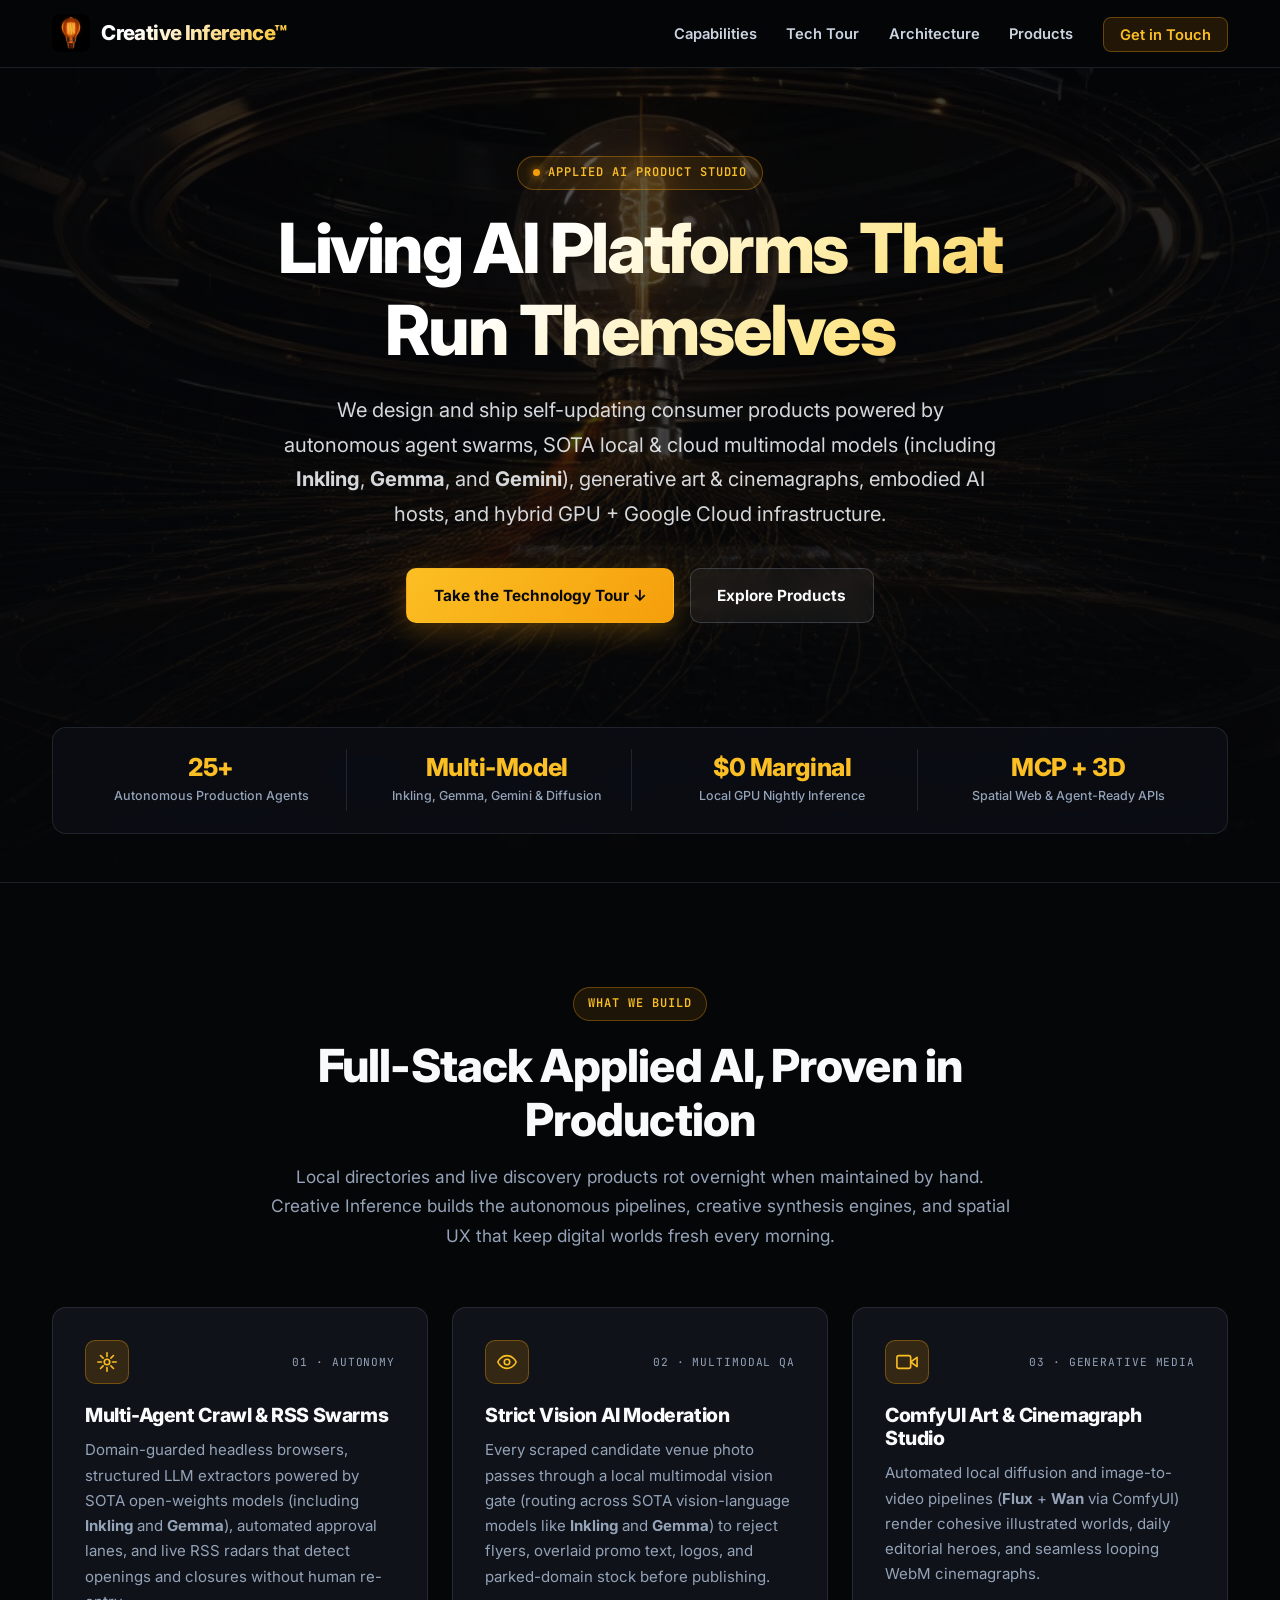
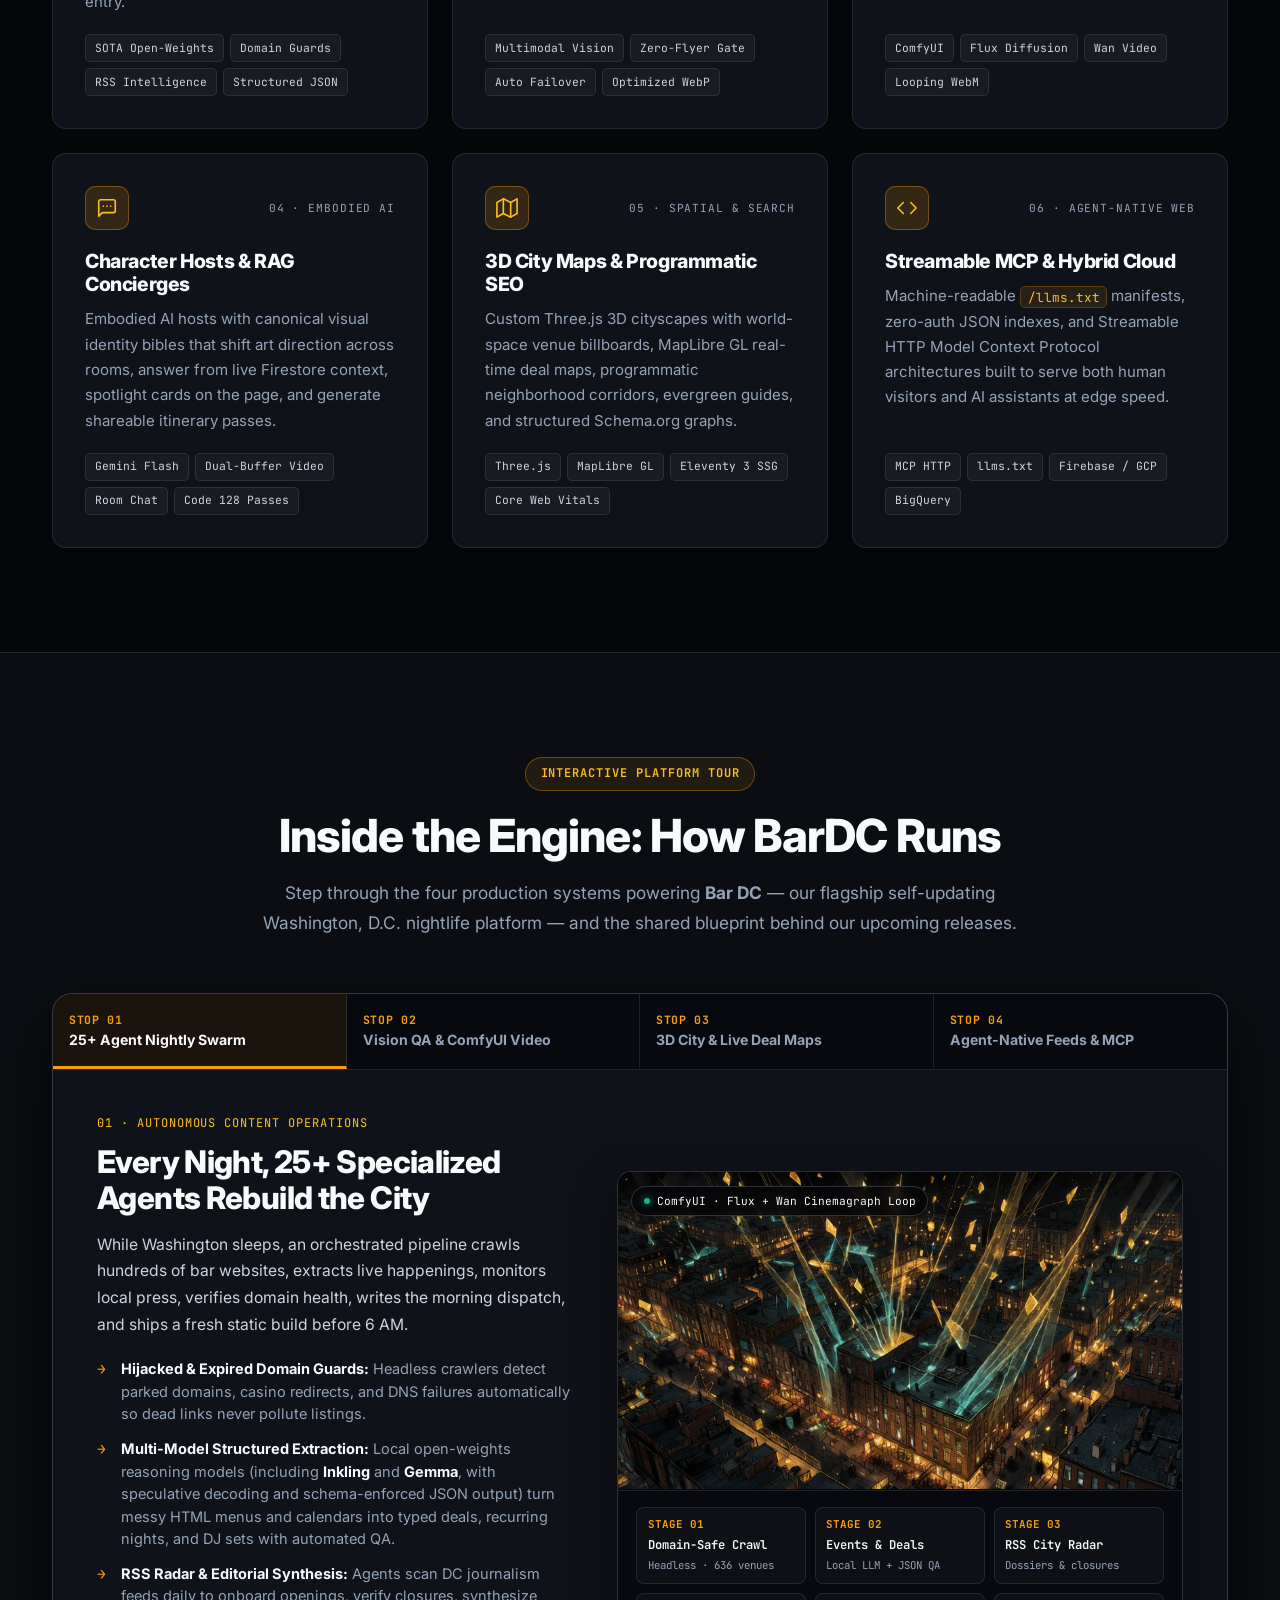
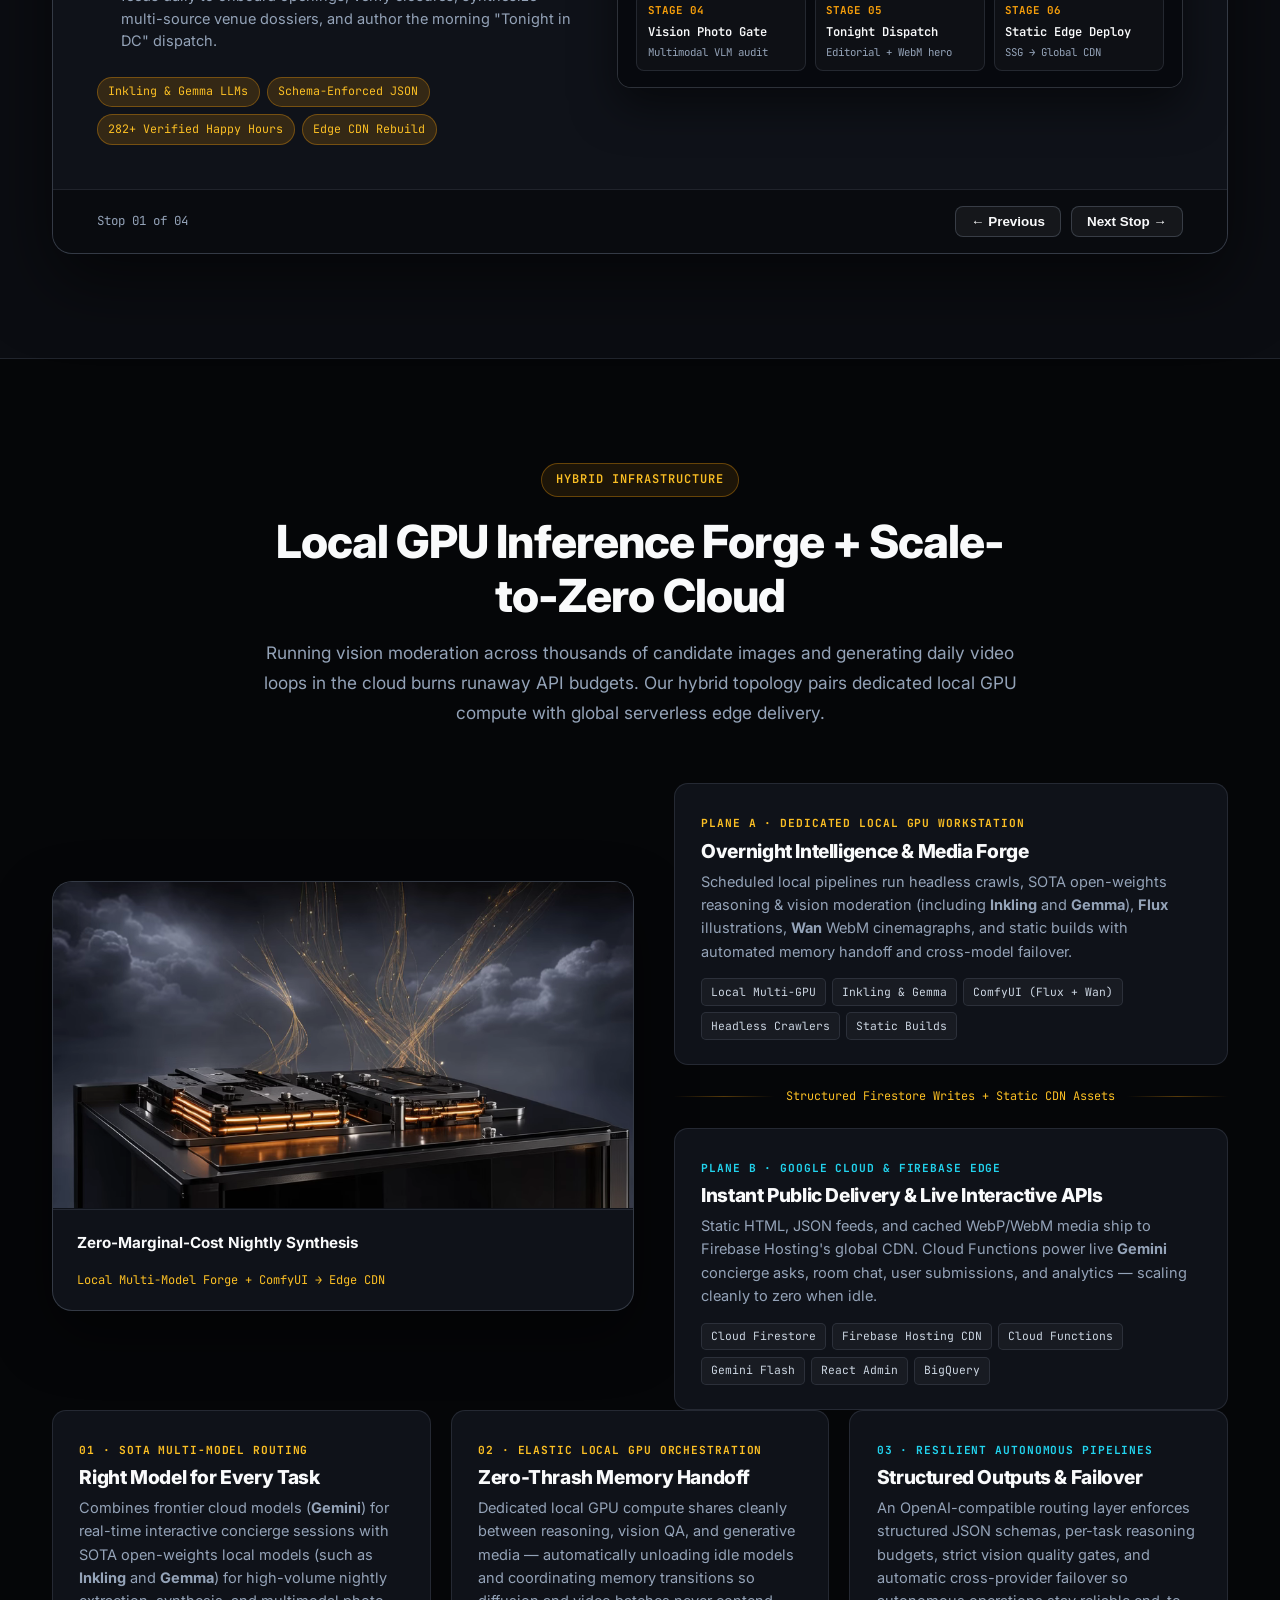
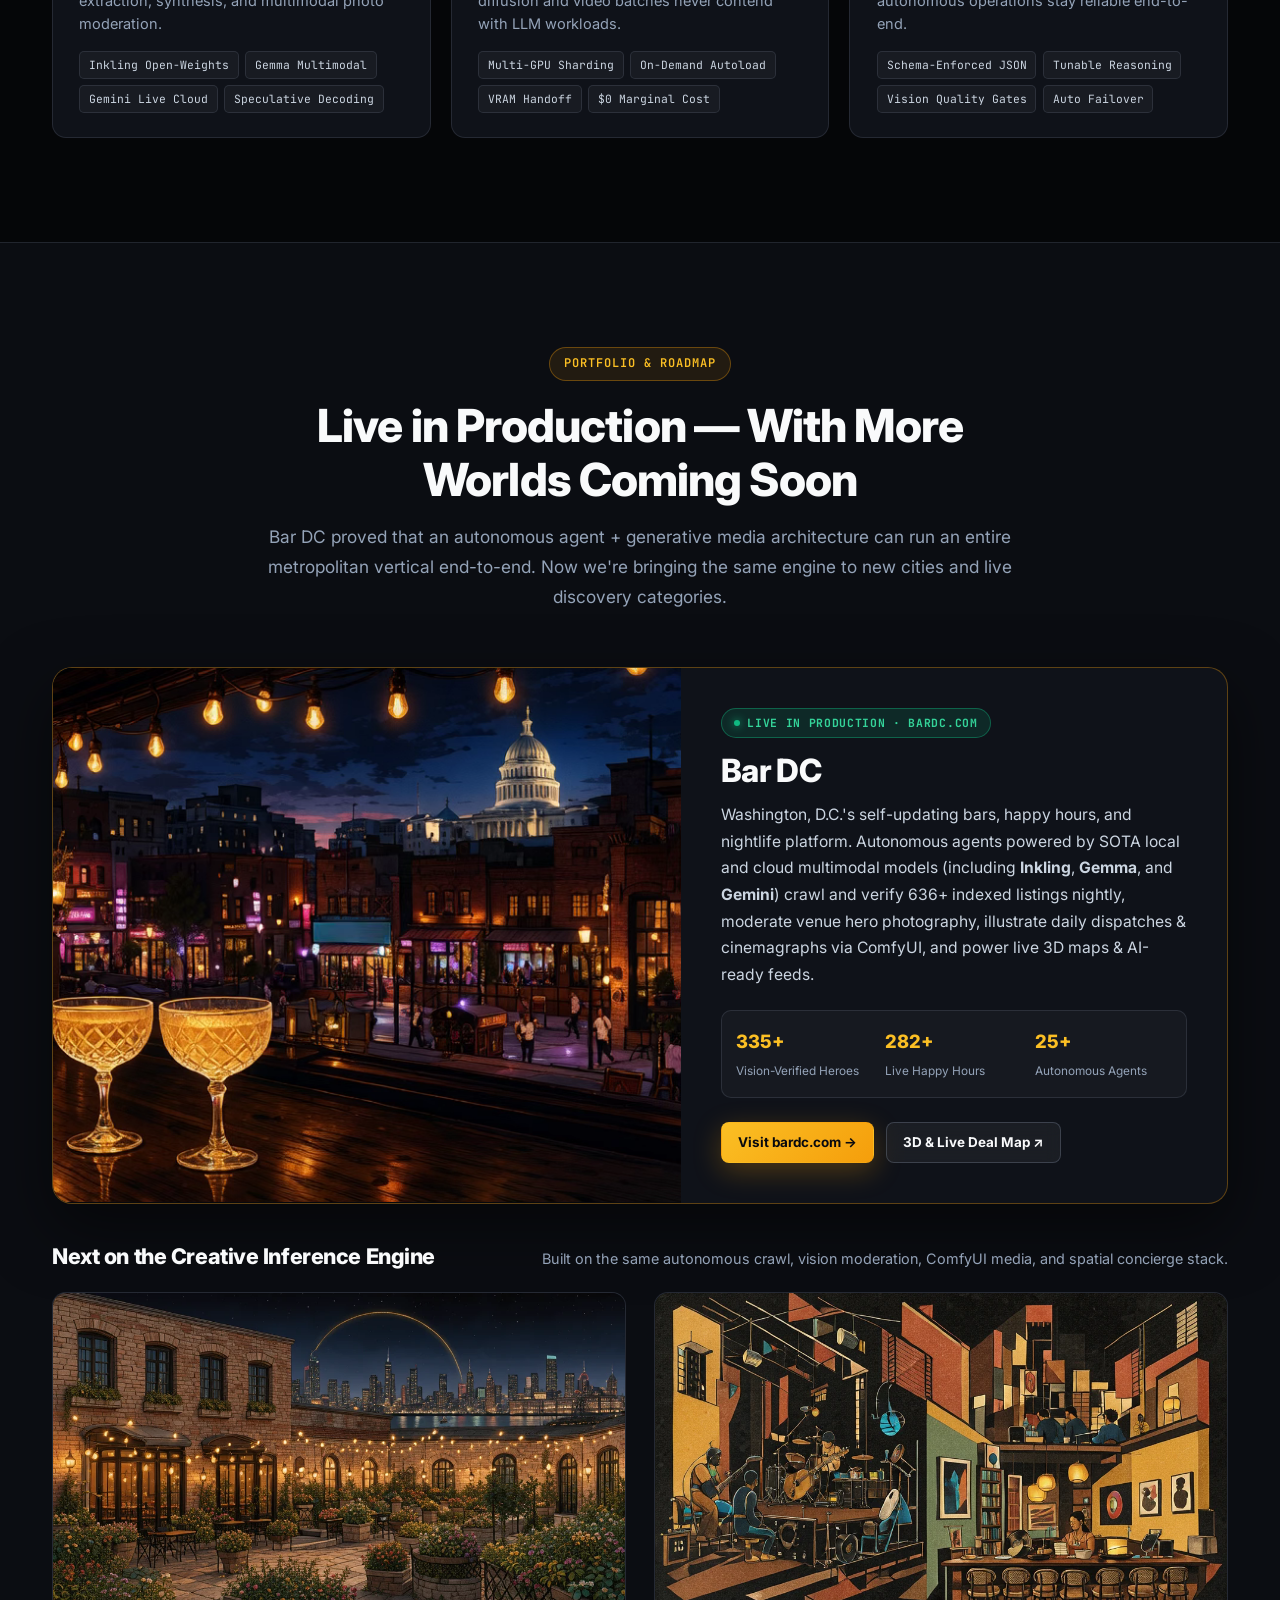
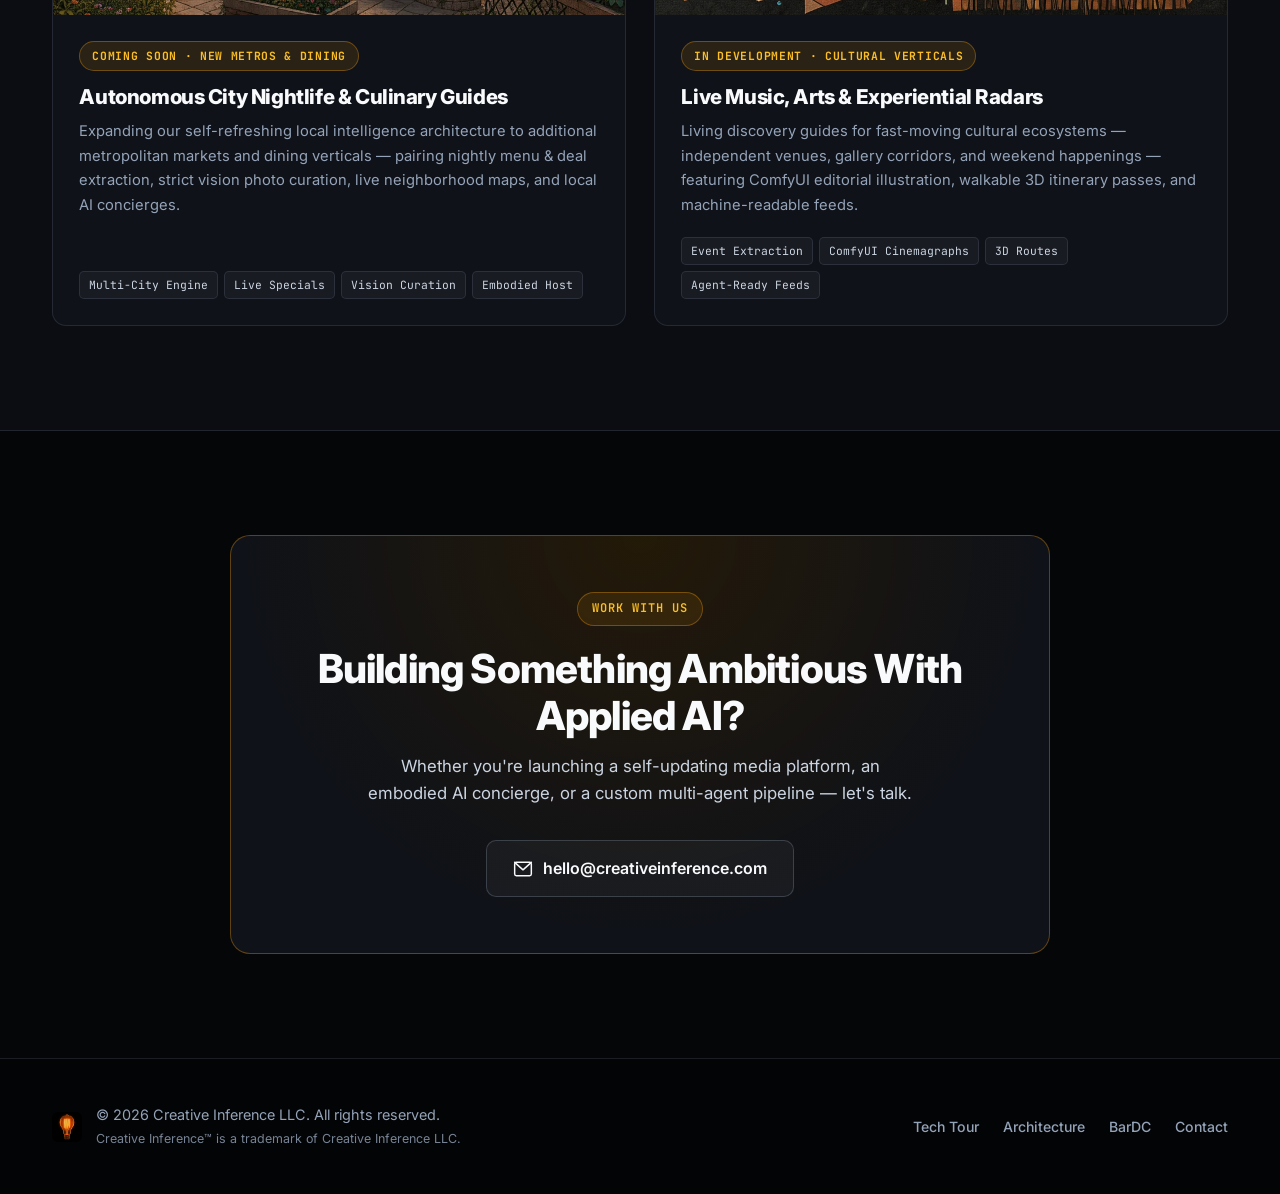
==== commit 77a59980: "Add Creative Inference trademark and LLC copyright notice" ====
--- a/index.html
+++ b/index.html
@@ -20,7 +20,7 @@
     <link rel="preconnect" href="https://fonts.gstatic.com" crossorigin>
     <link href="https://fonts.googleapis.com/css2?family=Inter:wght@400;500;600;700;800&family=JetBrains+Mono:wght@500;600;700&display=swap" rel="stylesheet">
 
-    <link rel="stylesheet" href="styles.css?v=20261121c">
+    <link rel="stylesheet" href="styles.css?v=20261122a">
     <link rel="icon" href="img/ci_logo.png" type="image/png">
 
     <!-- Google tag (gtag.js) -->
@@ -39,7 +39,7 @@
         <div class="container header-inner">
             <a href="#" class="logo-link">
                 <img src="img/ci_logo.png" alt="Creative Inference Logo" class="nav-logo" width="38" height="38">
-                <span class="nav-logo-text">Creative Inference</span>
+                <span class="nav-logo-text">Creative Inference&trade;</span>
             </a>
             <button class="nav-toggle" aria-label="Toggle navigation" aria-expanded="false">
                 <span class="hamburger"></span>
@@ -708,7 +708,10 @@
         <div class="container footer-content">
             <div class="footer-info">
                 <img src="img/ci_logo.png" alt="Creative Inference Logo" class="footer-logo" width="30" height="30">
-                <span>&copy; <span class="year">2026</span> Creative Inference · Applied AI Product Studio</span>
+                <div class="footer-legal">
+                    <span>&copy; <span class="year">2026</span> Creative Inference LLC. All rights reserved.</span>
+                    <span class="footer-trademark">Creative Inference&trade; is a trademark of Creative Inference LLC.</span>
+                </div>
             </div>
             <div class="footer-links">
                 <a href="#tour">Tech Tour</a>
--- a/styles.css
+++ b/styles.css
@@ -1926,6 +1926,17 @@
     font-size: 0.9rem;
 }
 
+.footer-legal {
+    display: flex;
+    flex-direction: column;
+    gap: 0.15rem;
+}
+
+.footer-trademark {
+    font-size: 0.78rem;
+    opacity: 0.8;
+}
+
 .footer-logo {
     width: 30px;
     height: 30px;
